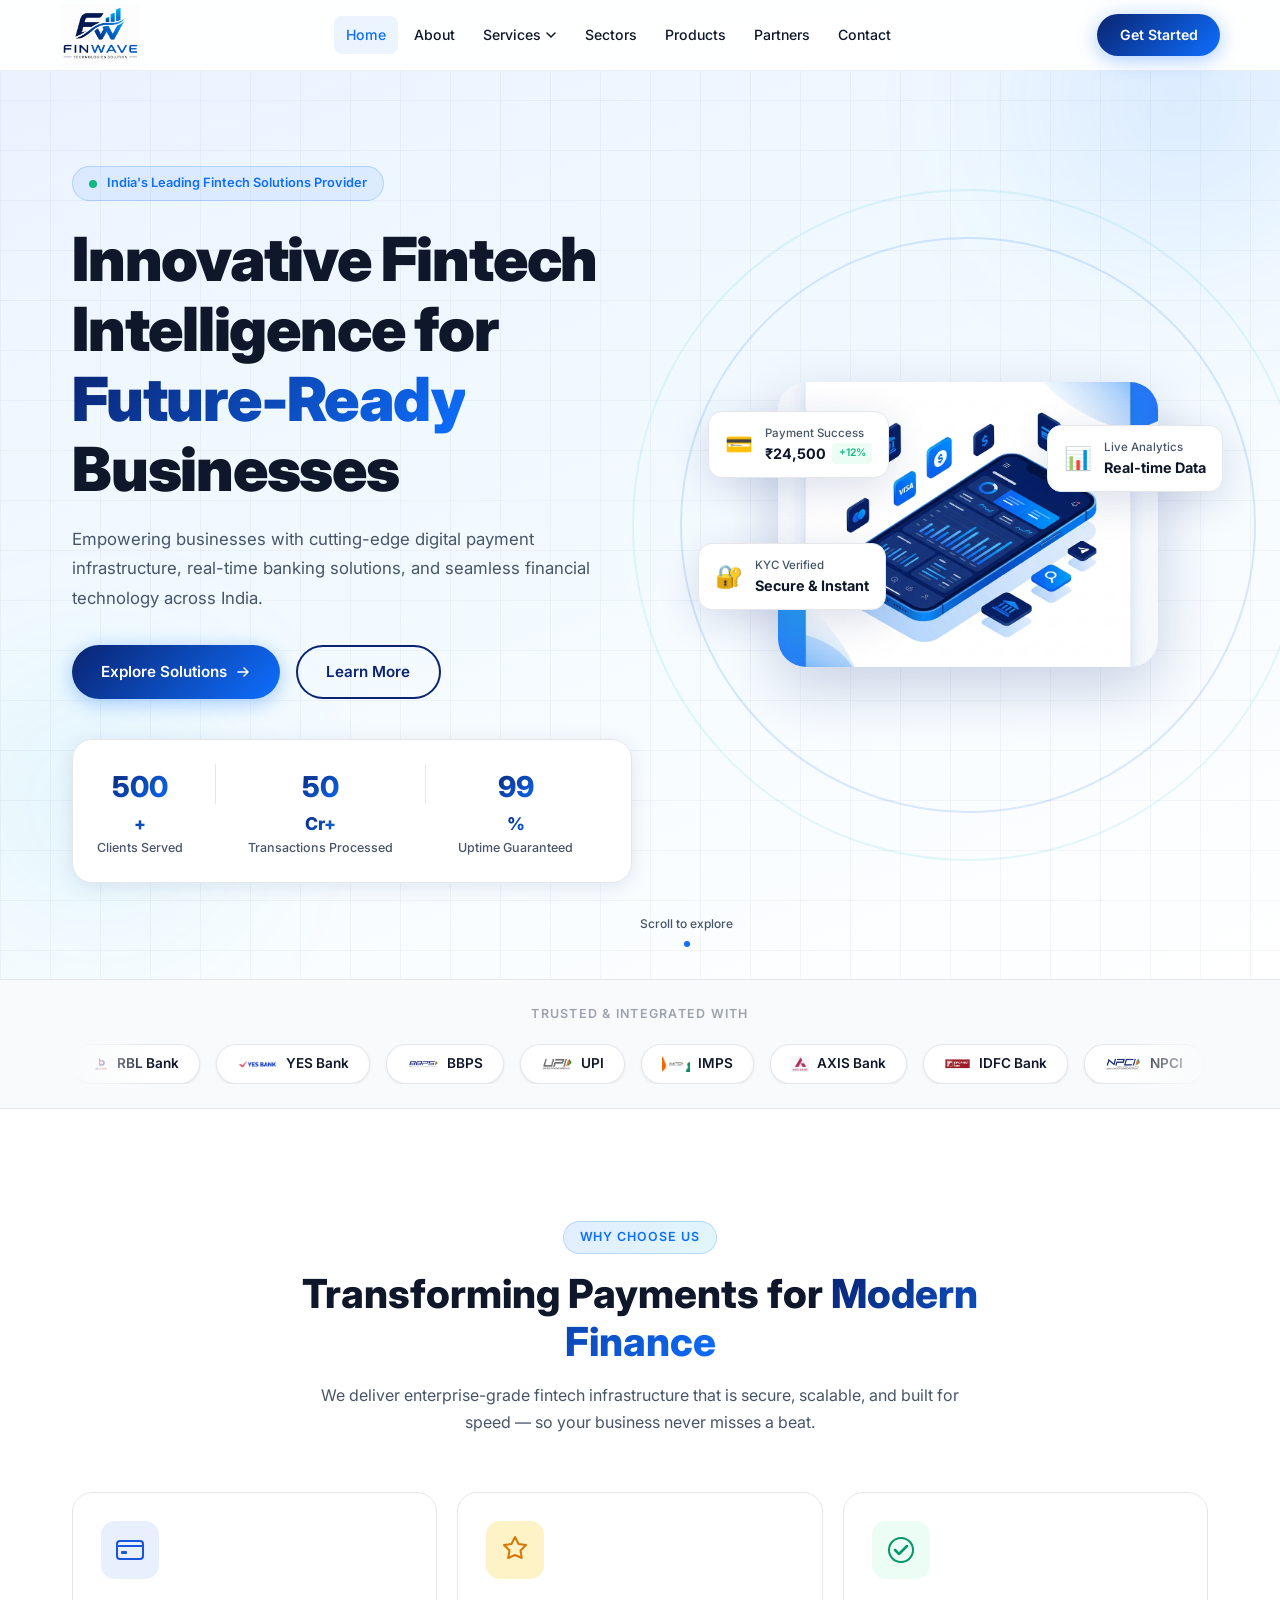
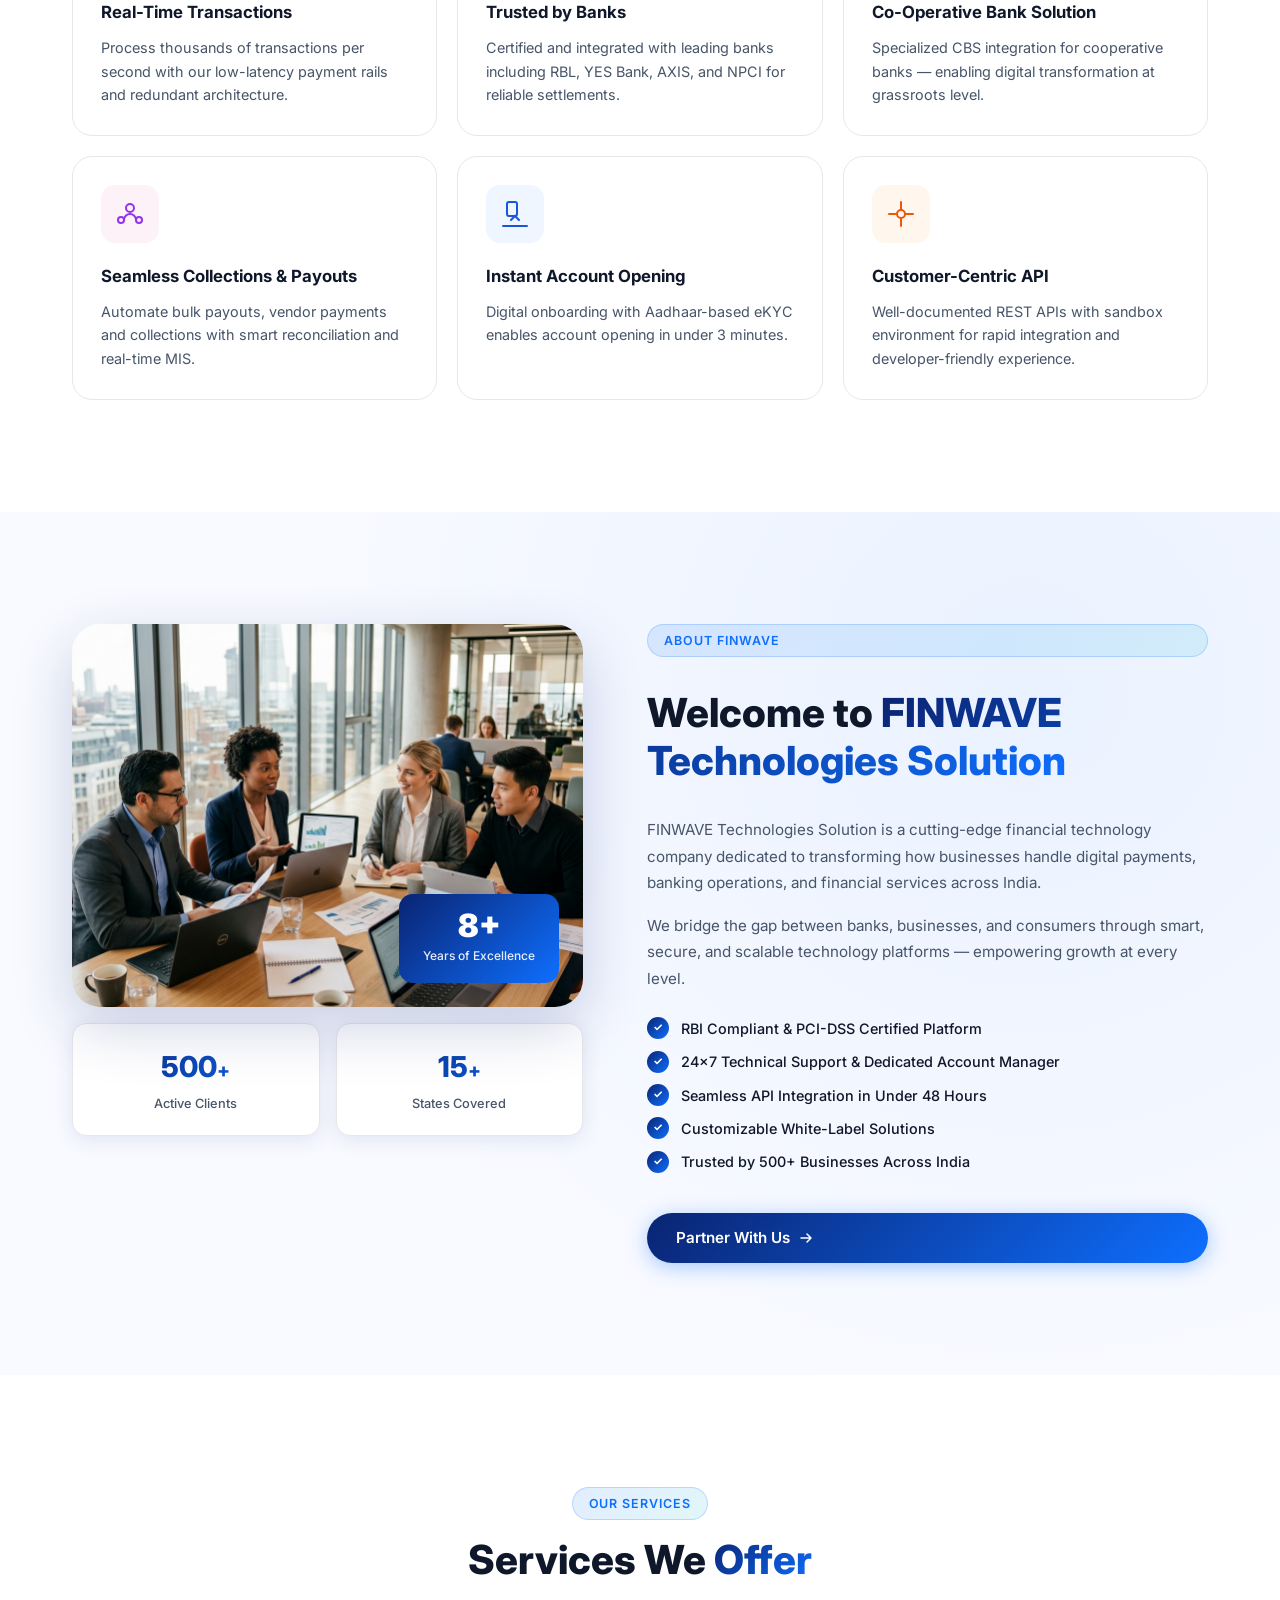
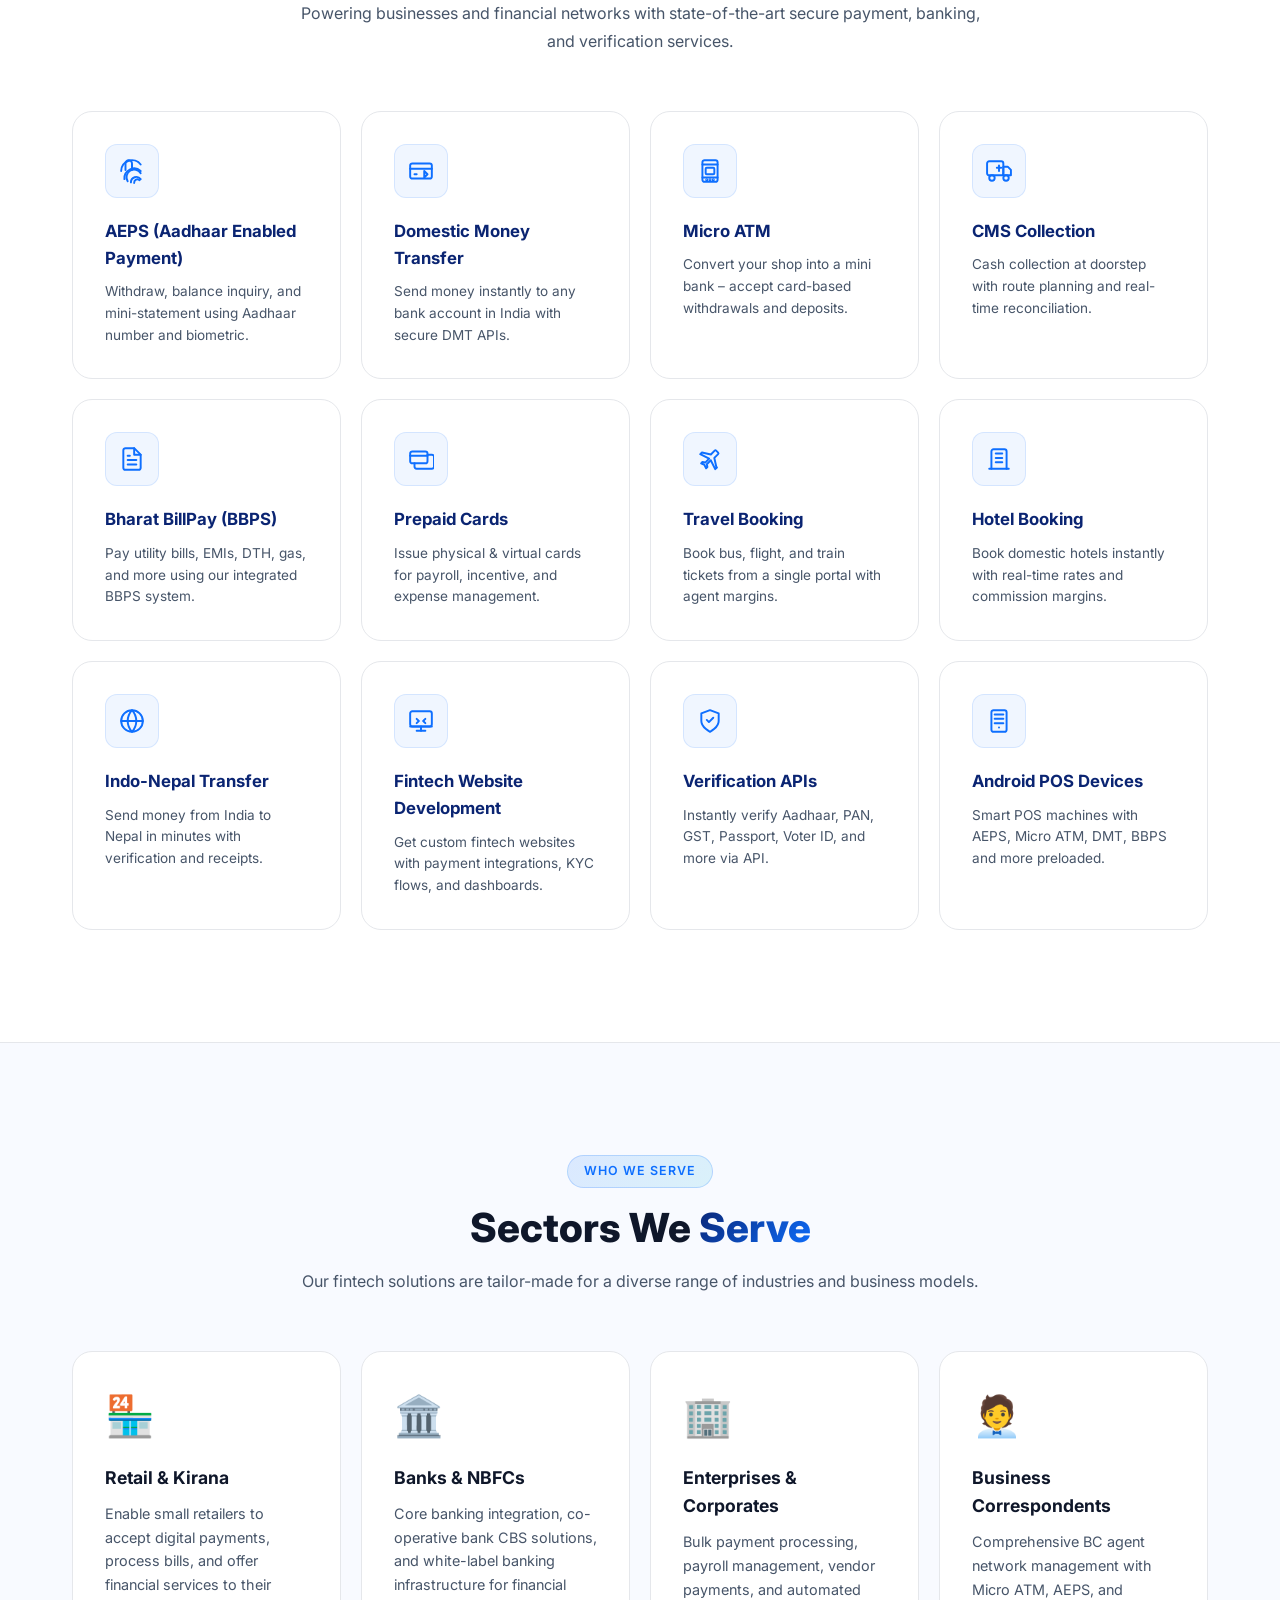
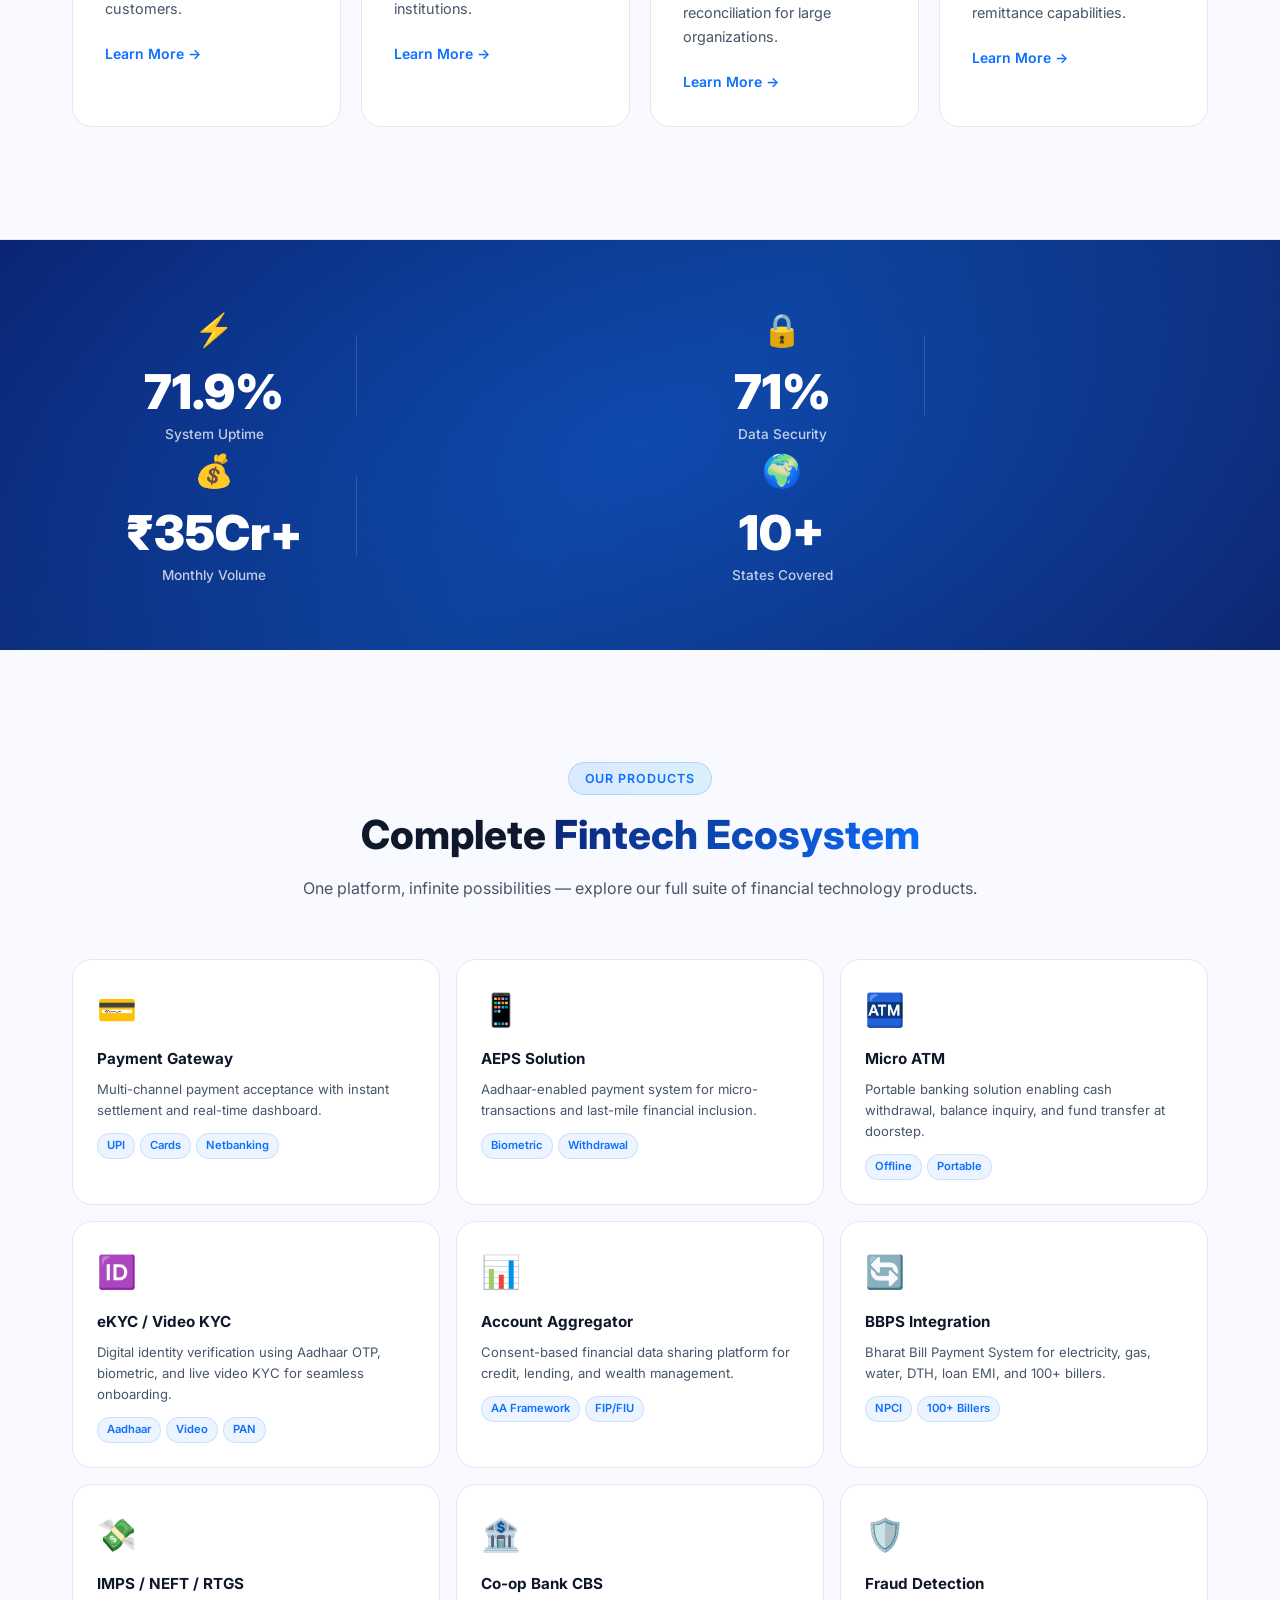
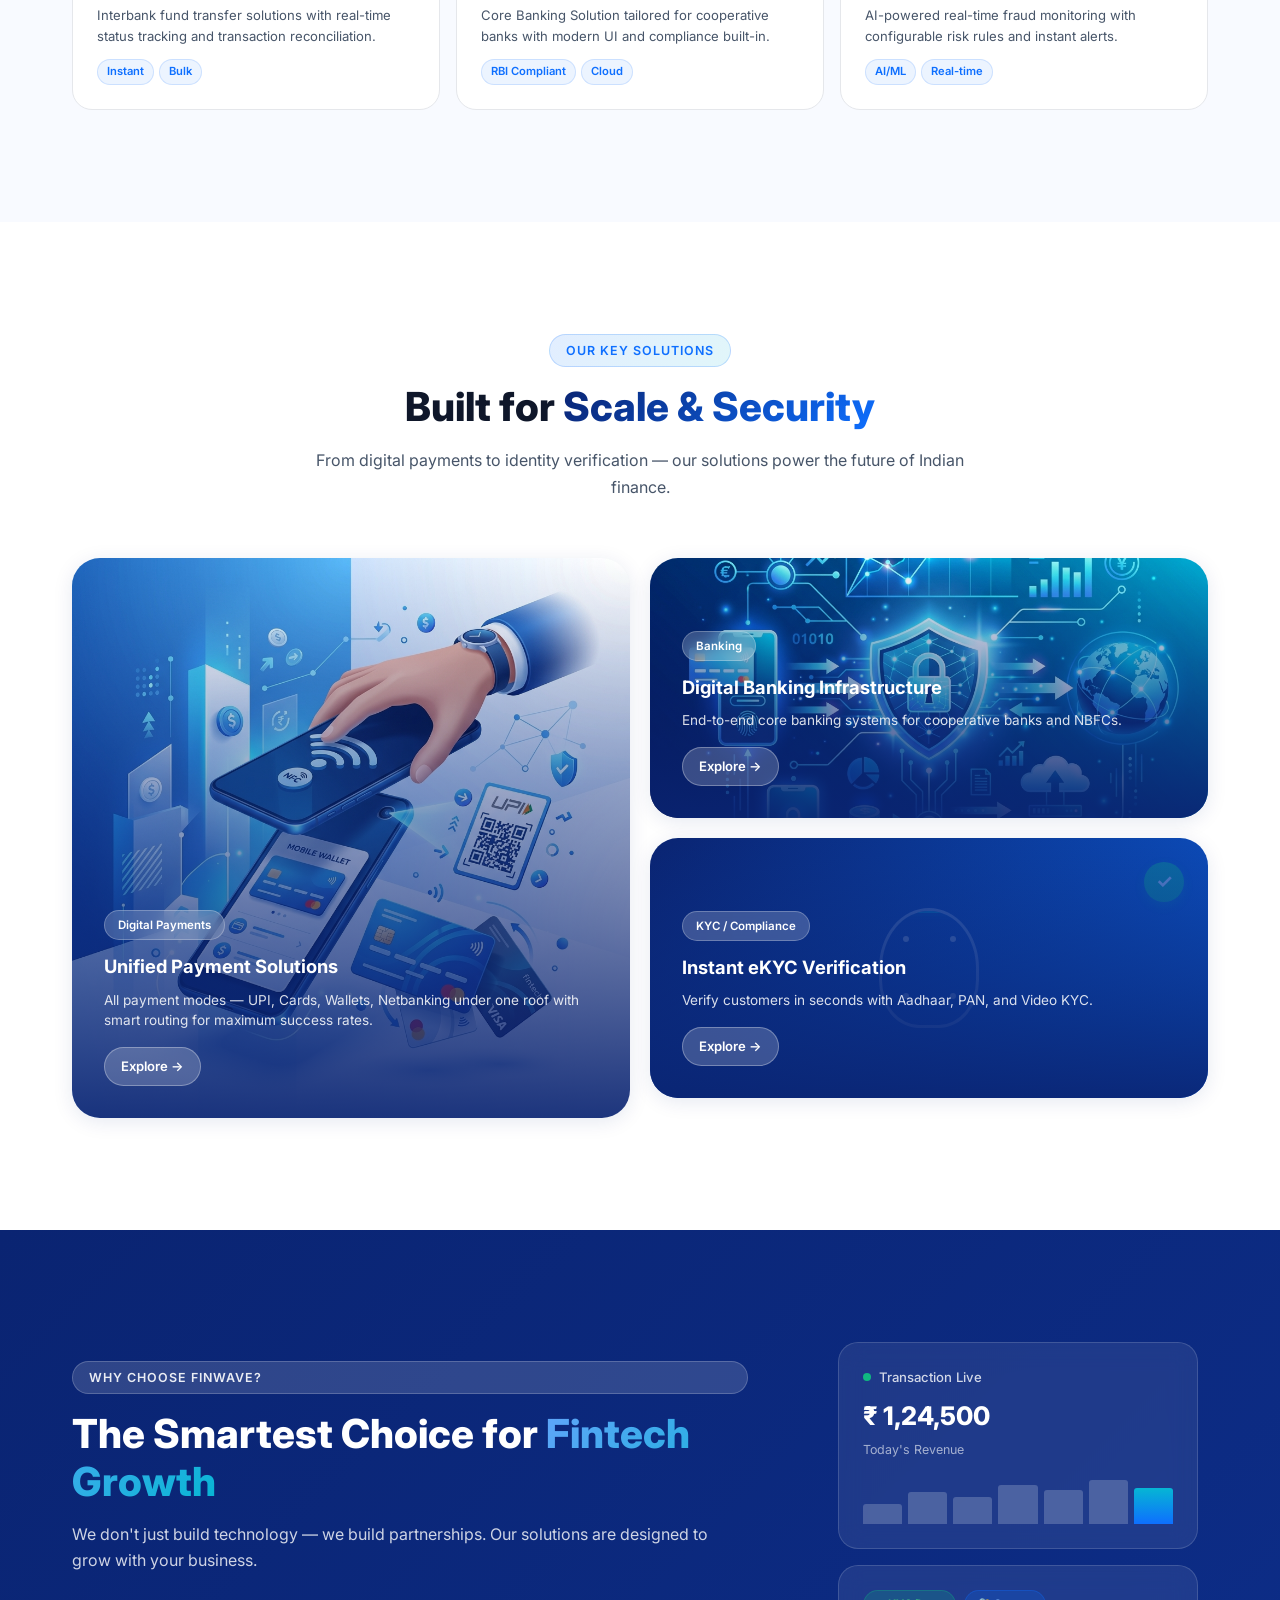
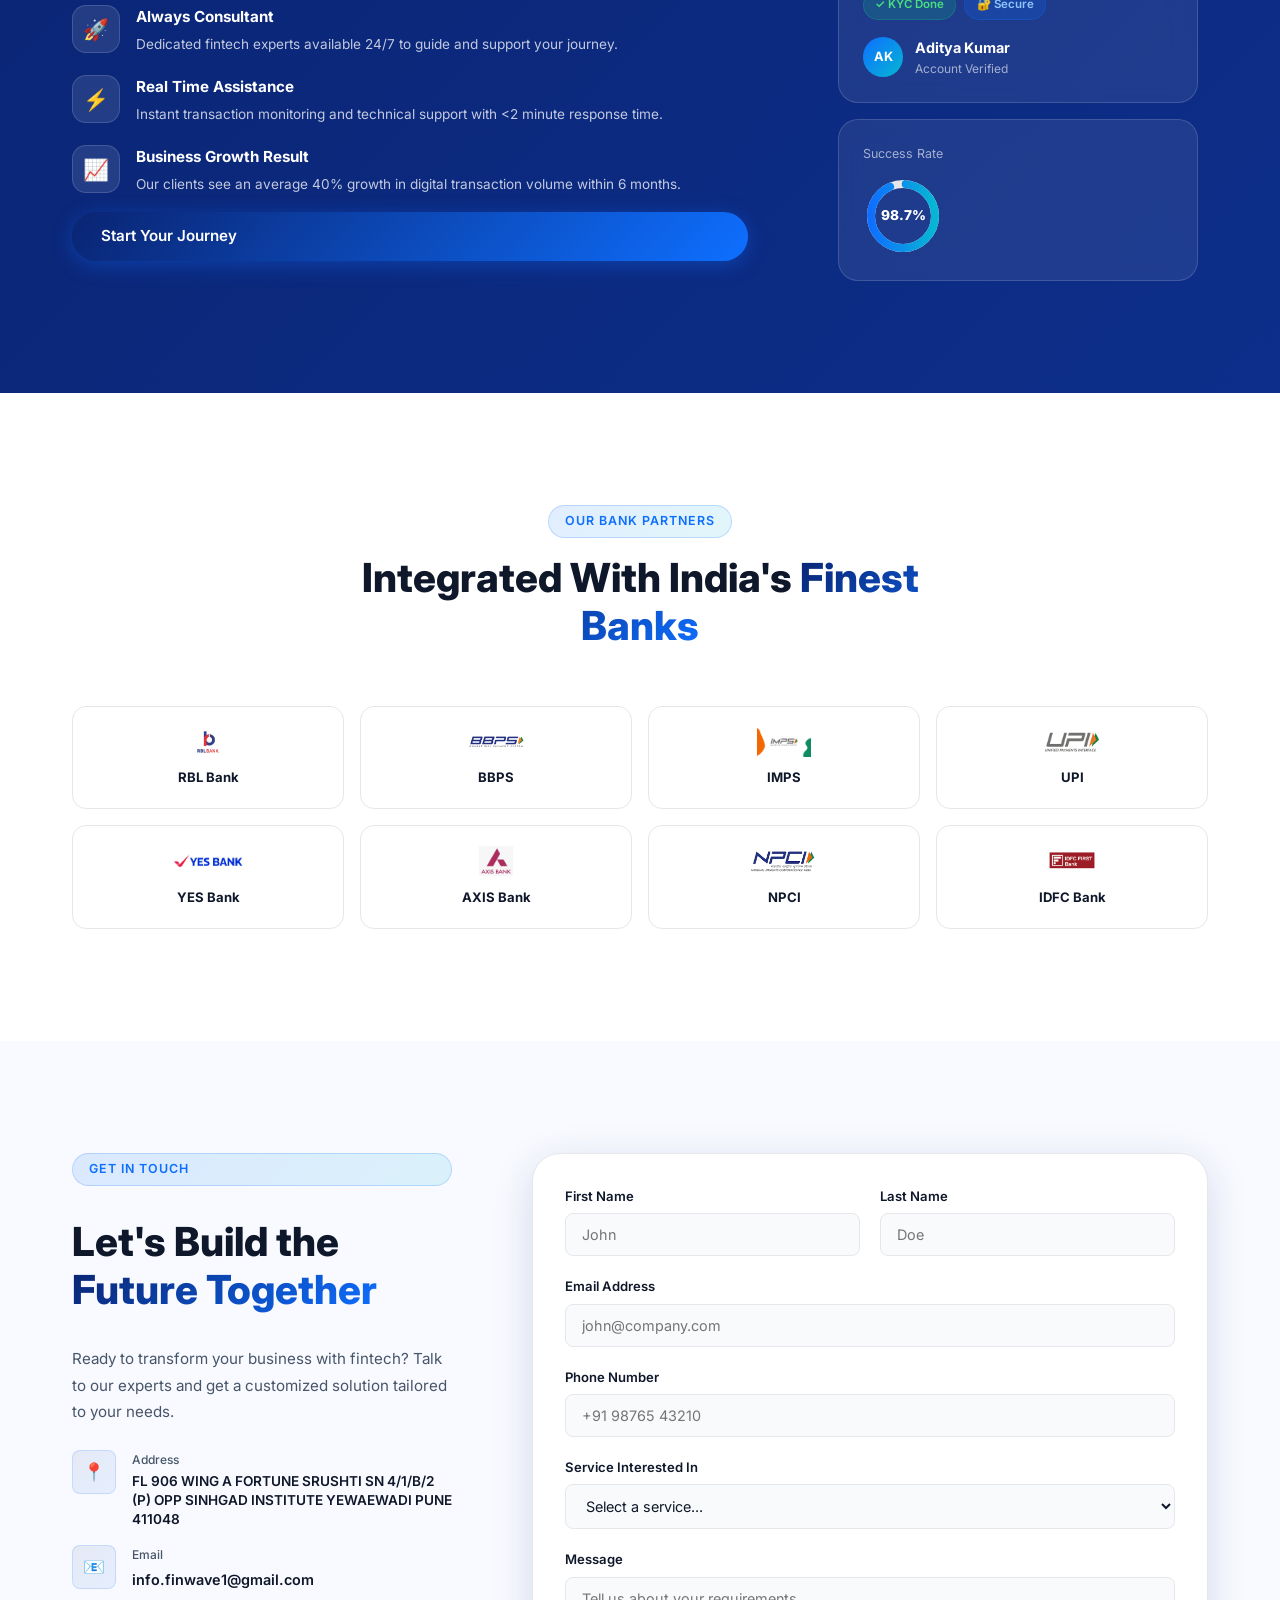
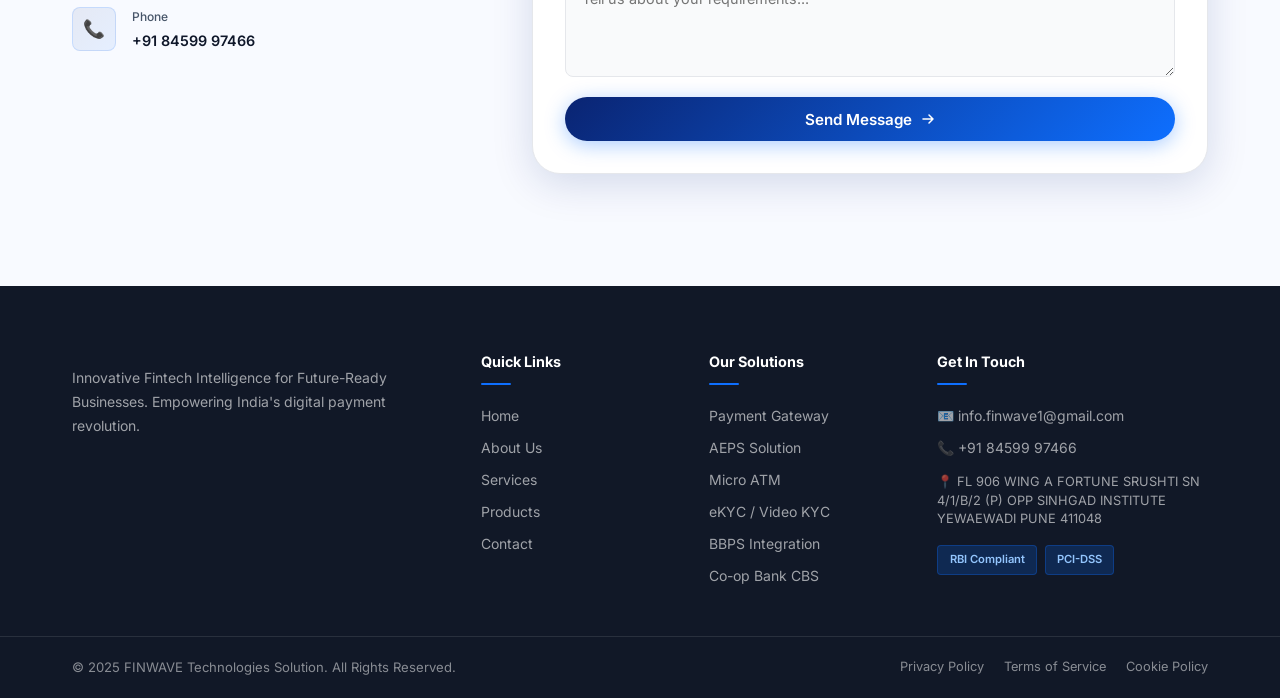
==== index.html @ 61b7e822 "added the send msg to whatsapp logic" ====
<!DOCTYPE html>
<html lang="en">

<head>
  <meta charset="UTF-8" />
  <meta name="viewport" content="width=device-width, initial-scale=1.0" />
  <meta name="description"
    content="FINWAVE Technologies Solution — Innovative Fintech Intelligence for Future-Ready Businesses. Empowering digital payments, KYC, banking solutions and more." />
  <meta name="keywords"
    content="fintech, payment solutions, KYC, digital banking, UPI, BBPS, finwave, financial technology" />
  <meta property="og:title" content="FINWAVE Technologies Solution" />
  <meta property="og:description" content="Innovative Fintech Intelligence for Future-Ready Businesses" />
  <title>FINWAVE Technologies Solution | Innovative Fintech Intelligence</title>
  <link rel="icon" type="image/png" href="images/FINWAVE_favicon.png" />
  <link rel="preconnect" href="https://fonts.googleapis.com" />
  <link rel="preconnect" href="https://fonts.gstatic.com" crossorigin />
  <link
    href="https://fonts.googleapis.com/css2?family=Inter:wght@300;400;500;600;700;800;900&family=Plus+Jakarta+Sans:wght@400;500;600;700;800&display=swap"
    rel="stylesheet" />
  <link rel="stylesheet" href="style.css" />
</head>

<body>

  <!-- ===================== PRELOADER ===================== -->
  <div id="preloader">
    <div class="preloader-inner">
      <img src="images/FINWAVE_favicon.png" alt="FINWAVE" class="preloader-logo" />
      <div class="preloader-bar"><span></span></div>
    </div>
  </div>

  <!-- ===================== NAVBAR ===================== -->
  <header id="navbar">
    <nav class="nav-container">
      <a href="#hero" class="nav-logo">
        <img src="images/FINWAVE_LOGO.png" alt="FINWAVE Technologies Solution" />
      </a>
      <ul class="nav-links" id="navLinks">
        <li><a href="#hero" class="nav-link active">Home</a></li>
        <li><a href="#about" class="nav-link">About</a></li>
        <li class="nav-dropdown">
          <a href="#services" class="nav-link">Services <svg width="12" height="12" viewBox="0 0 12 12">
              <path d="M2 4l4 4 4-4" stroke="currentColor" stroke-width="1.5" fill="none" stroke-linecap="round" />
            </svg></a>
          <ul class="dropdown-menu">
            <li><a href="service.html?service=aeps">AEPS Aadhaar Payment</a></li>
            <li><a href="service.html?service=dmt">Money Transfer (DMT)</a></li>
            <li><a href="service.html?service=matm">Micro ATM</a></li>
            <li><a href="service.html?service=cms">CMS Collection</a></li>
            <li><a href="service.html?service=bbps">Bharat BillPay (BBPS)</a></li>
            <li><a href="service.html?service=prepaid">Prepaid Cards</a></li>
            <li><a href="service.html?service=travel">Travel Booking</a></li>
            <li><a href="service.html?service=hotel">Hotel Booking</a></li>
            <li><a href="service.html?service=nepal">Indo-Nepal Transfer</a></li>
            <li><a href="service.html?service=webdev">Fintech Web Dev</a></li>
            <li><a href="service.html?service=verification">Verification APIs</a></li>
            <li><a href="service.html?service=pos">Android POS Devices</a></li>
          </ul>
        </li>
        <li><a href="#sectors" class="nav-link">Sectors</a></li>
        <li><a href="#products" class="nav-link">Products</a></li>
        <li><a href="#partners" class="nav-link">Partners</a></li>
        <li><a href="#contact" class="nav-link">Contact</a></li>
      </ul>
      <a href="#contact" class="btn-primary nav-cta">Get Started</a>
      <button class="hamburger" id="hamburger" aria-label="Menu">
        <span></span><span></span><span></span>
      </button>
    </nav>
  </header>

  <!-- ===================== HERO ===================== -->
  <section id="hero">
    <div class="hero-bg-grid"></div>
    <div class="hero-blob hero-blob-1"></div>
    <div class="hero-blob hero-blob-2"></div>
    <div class="container hero-inner">
      <div class="hero-content" data-aos="fade-right">
        <div class="hero-badge">
          <span class="badge-dot"></span>
          India's Leading Fintech Solutions Provider
        </div>
        <h1 class="hero-title">
          Innovative Fintech<br />
          Intelligence for<br />
          <span class="gradient-text">Future-Ready</span> Businesses
        </h1>
        <p class="hero-desc">Empowering businesses with cutting-edge digital payment infrastructure, real-time banking
          solutions, and seamless financial technology across India.</p>
        <div class="hero-actions">
          <a href="#services" class="btn-primary">Explore Solutions <svg width="16" height="16" viewBox="0 0 16 16"
              fill="none">
              <path d="M3 8h10M9 4l4 4-4 4" stroke="currentColor" stroke-width="1.5" stroke-linecap="round"
                stroke-linejoin="round" />
            </svg></a>
          <a href="#about" class="btn-outline">Learn More</a>
        </div>
        <div class="hero-stats">
          <div class="hero-stat">
            <span class="stat-number" data-target="500">0</span><span class="stat-suffix">+</span>
            <span class="stat-label">Clients Served</span>
          </div>
          <div class="stat-divider"></div>
          <div class="hero-stat">
            <span class="stat-number" data-target="50">0</span><span class="stat-suffix">Cr+</span>
            <span class="stat-label">Transactions Processed</span>
          </div>
          <div class="stat-divider"></div>
          <div class="hero-stat">
            <span class="stat-number" data-target="99">0</span><span class="stat-suffix">%</span>
            <span class="stat-label">Uptime Guaranteed</span>
          </div>
        </div>
      </div>
      <div class="hero-visual" data-aos="fade-left">
        <div class="hero-card-float hero-card-1">
          <div class="hcard-icon">💳</div>
          <div>
            <div class="hcard-title">Payment Success</div>
            <div class="hcard-val">₹24,500 <span class="hcard-badge green">+12%</span></div>
          </div>
        </div>
        <div class="hero-img-wrap">
          <img src="images/hero_phone.png" alt="Fintech Dashboard" class="hero-main-img" />
        </div>
        <div class="hero-card-float hero-card-2">
          <div class="hcard-icon">🔐</div>
          <div>
            <div class="hcard-title">KYC Verified</div>
            <div class="hcard-val">Secure & Instant</div>
          </div>
        </div>
        <div class="hero-card-float hero-card-3">
          <div class="hcard-icon">📊</div>
          <div>
            <div class="hcard-title">Live Analytics</div>
            <div class="hcard-val">Real-time Data</div>
          </div>
        </div>
        <!-- Animated ring -->
        <div class="hero-ring ring-1"></div>
        <div class="hero-ring ring-2"></div>
      </div>
    </div>
    <div class="hero-scroll-indicator">
      <span>Scroll to explore</span>
      <div class="scroll-dot"></div>
    </div>
  </section>

  <!-- ===================== TRUSTED BY ===================== -->
  <section class="trusted-section">
    <div class="container">
      <p class="trusted-label">Trusted & Integrated With</p>
      <div class="trusted-ticker">
        <div class="ticker-track">
          <div class="ticker-item">
            <div class="bank-badge"><img src="images/rbl_bank.jpg" alt="RBL Bank"
                style="height: 16px; width: auto; object-fit: contain;" /> RBL Bank</div>
          </div>
          <div class="ticker-item">
            <div class="bank-badge"><img src="images/yes_bank.png" alt="YES Bank"
                style="height: 16px; width: auto; object-fit: contain;" /> YES Bank</div>
          </div>
          <div class="ticker-item">
            <div class="bank-badge"><img src="images/BBPS.png" alt="BBPS"
                style="height: 16px; width: auto; object-fit: contain;" /> BBPS</div>
          </div>
          <div class="ticker-item">
            <div class="bank-badge"><img src="images/UPI.png" alt="UPI"
                style="height: 16px; width: auto; object-fit: contain;" /> UPI</div>
          </div>
          <div class="ticker-item">
            <div class="bank-badge"><img src="images/imps.png" alt="IMPS"
                style="height: 16px; width: auto; object-fit: contain;" /> IMPS</div>
          </div>
          <div class="ticker-item">
            <div class="bank-badge"><img src="images/axis bank.jpg" alt="AXIS Bank"
                style="height: 16px; width: auto; object-fit: contain;" /> AXIS Bank</div>
          </div>
          <div class="ticker-item">
            <div class="bank-badge"><img src="images/IDFC_BANK.png" alt="IDFC Bank"
                style="height: 16px; width: auto; object-fit: contain;" /> IDFC Bank</div>
          </div>
          <div class="ticker-item">
            <div class="bank-badge"><img src="images/NPCI.png" alt="NPCI"
                style="height: 16px; width: auto; object-fit: contain;" /> NPCI</div>
          </div>
          <!-- Duplicate for infinite scroll -->
          <div class="ticker-item">
            <div class="bank-badge"><img src="images/rbl_bank.jpg" alt="RBL Bank"
                style="height: 16px; width: auto; object-fit: contain;" /> RBL Bank</div>
          </div>
          <div class="ticker-item">
            <div class="bank-badge"><img src="images/yes_bank.png" alt="YES Bank"
                style="height: 16px; width: auto; object-fit: contain;" /> YES Bank</div>
          </div>
          <div class="ticker-item">
            <div class="bank-badge"><img src="images/BBPS.png" alt="BBPS"
                style="height: 16px; width: auto; object-fit: contain;" /> BBPS</div>
          </div>
          <div class="ticker-item">
            <div class="bank-badge"><img src="images/UPI.png" alt="UPI"
                style="height: 16px; width: auto; object-fit: contain;" /> UPI</div>
          </div>
          <div class="ticker-item">
            <div class="bank-badge"><img src="images/imps.png" alt="IMPS"
                style="height: 16px; width: auto; object-fit: contain;" /> IMPS</div>
          </div>
          <div class="ticker-item">
            <div class="bank-badge"><img src="images/axis bank.jpg" alt="AXIS Bank"
                style="height: 16px; width: auto; object-fit: contain;" /> AXIS Bank</div>
          </div>
          <div class="ticker-item">
            <div class="bank-badge"><img src="images/IDFC_BANK.png" alt="IDFC Bank"
                style="height: 16px; width: auto; object-fit: contain;" /> IDFC Bank</div>
          </div>
          <div class="ticker-item">
            <div class="bank-badge"><img src="images/NPCI.png" alt="NPCI"
                style="height: 16px; width: auto; object-fit: contain;" /> NPCI</div>
          </div>
        </div>
      </div>
    </div>
  </section>

  <!-- ===================== FEATURES / WHY US ===================== -->
  <section id="features" class="section-pad features-section">
    <div class="container">
      <div class="section-header" data-aos="fade-up">
        <span class="section-tag">Why Choose Us</span>
        <h2 class="section-title">Transforming Payments for <span class="gradient-text">Modern Finance</span></h2>
        <p class="section-desc">We deliver enterprise-grade fintech infrastructure that is secure, scalable, and built
          for speed — so your business never misses a beat.</p>
      </div>
      <div class="features-grid">
        <div class="feature-card" data-aos="fade-up" data-aos-delay="0">
          <div class="feature-icon-wrap" style="--ic: #E8F0FE;">
            <svg width="32" height="32" viewBox="0 0 32 32" fill="none">
              <rect x="3" y="7" width="26" height="18" rx="3" stroke="#1A56DB" stroke-width="2" />
              <path d="M3 12h26" stroke="#1A56DB" stroke-width="2" />
              <rect x="7" y="17" width="6" height="3" rx="1" fill="#1A56DB" />
            </svg>
          </div>
          <h3>Real-Time Transactions</h3>
          <p>Process thousands of transactions per second with our low-latency payment rails and redundant architecture.
          </p>
        </div>
        <div class="feature-card" data-aos="fade-up" data-aos-delay="80">
          <div class="feature-icon-wrap" style="--ic: #FEF3C7;">
            <svg width="32" height="32" viewBox="0 0 32 32" fill="none">
              <path d="M16 3l3.5 7 7.5 1-5.5 5.5 1.3 7.5L16 21l-6.8 3 1.3-7.5L5 11l7.5-1z" stroke="#D97706"
                stroke-width="2" stroke-linejoin="round" />
            </svg>
          </div>
          <h3>Trusted by Banks</h3>
          <p>Certified and integrated with leading banks including RBL, YES Bank, AXIS, and NPCI for reliable
            settlements.</p>
        </div>
        <div class="feature-card" data-aos="fade-up" data-aos-delay="160">
          <div class="feature-icon-wrap" style="--ic: #ECFDF5;">
            <svg width="32" height="32" viewBox="0 0 32 32" fill="none">
              <path d="M10 16l4 4 8-8" stroke="#059669" stroke-width="2.5" stroke-linecap="round"
                stroke-linejoin="round" />
              <circle cx="16" cy="16" r="12" stroke="#059669" stroke-width="2" />
            </svg>
          </div>
          <h3>Co-Operative Bank Solution</h3>
          <p>Specialized CBS integration for cooperative banks — enabling digital transformation at grassroots level.
          </p>
        </div>
        <div class="feature-card" data-aos="fade-up" data-aos-delay="240">
          <div class="feature-icon-wrap" style="--ic: #FDF2F8;">
            <svg width="32" height="32" viewBox="0 0 32 32" fill="none">
              <circle cx="16" cy="10" r="4" stroke="#9333EA" stroke-width="2" />
              <circle cx="7" cy="22" r="3" stroke="#9333EA" stroke-width="2" />
              <circle cx="25" cy="22" r="3" stroke="#9333EA" stroke-width="2" />
              <path d="M10 22c0-3.3 2.7-6 6-6s6 2.7 6 6" stroke="#9333EA" stroke-width="2" stroke-linecap="round" />
            </svg>
          </div>
          <h3>Seamless Collections & Payouts</h3>
          <p>Automate bulk payouts, vendor payments and collections with smart reconciliation and real-time MIS.</p>
        </div>
        <div class="feature-card" data-aos="fade-up" data-aos-delay="320">
          <div class="feature-icon-wrap" style="--ic: #EFF6FF;">
            <svg width="32" height="32" viewBox="0 0 32 32" fill="none">
              <rect x="8" y="4" width="10" height="14" rx="2" stroke="#1A56DB" stroke-width="2" />
              <path d="M12 22l4-4 4 4" stroke="#1A56DB" stroke-width="2" stroke-linecap="round" />
              <path d="M4 28h24" stroke="#1A56DB" stroke-width="2" stroke-linecap="round" />
            </svg>
          </div>
          <h3>Instant Account Opening</h3>
          <p>Digital onboarding with Aadhaar-based eKYC enables account opening in under 3 minutes.</p>
        </div>
        <div class="feature-card" data-aos="fade-up" data-aos-delay="400">
          <div class="feature-icon-wrap" style="--ic: #FFF7ED;">
            <svg width="32" height="32" viewBox="0 0 32 32" fill="none">
              <path d="M16 4v8m0 8v8M4 16h8m8 0h8" stroke="#EA580C" stroke-width="2" stroke-linecap="round" />
              <circle cx="16" cy="16" r="4" stroke="#EA580C" stroke-width="2" />
            </svg>
          </div>
          <h3>Customer-Centric API</h3>
          <p>Well-documented REST APIs with sandbox environment for rapid integration and developer-friendly experience.
          </p>
        </div>
      </div>
    </div>
  </section>

  <!-- ===================== ABOUT ===================== -->
  <section id="about" class="section-pad about-section">
    <div class="about-bg-pattern"></div>
    <div class="container about-inner">
      <div class="about-visual" data-aos="fade-right">
        <div class="about-img-frame">
          <img src="images/about_team.png" alt="FINWAVE Team" />
          <div class="about-exp-badge">
            <span class="exp-num">8+</span>
            <span class="exp-text">Years of Excellence</span>
          </div>
        </div>
        <div class="about-stat-cards">
          <div class="asc">
            <div class="asc-num">500<span>+</span></div>
            <div class="asc-label">Active Clients</div>
          </div>
          <div class="asc">
            <div class="asc-num">15<span>+</span></div>
            <div class="asc-label">States Covered</div>
          </div>
        </div>
      </div>
      <div class="about-content" data-aos="fade-left">
        <span class="section-tag">About FINWAVE</span>
        <h2 class="section-title">Welcome to <span class="gradient-text">FINWAVE Technologies Solution</span></h2>
        <p>FINWAVE Technologies Solution is a cutting-edge financial technology company dedicated to transforming how
          businesses handle digital payments, banking operations, and financial services across India.</p>
        <p>We bridge the gap between banks, businesses, and consumers through smart, secure, and scalable technology
          platforms — empowering growth at every level.</p>
        <ul class="about-checklist">
          <li><span class="check-icon">✓</span> RBI Compliant & PCI-DSS Certified Platform</li>
          <li><span class="check-icon">✓</span> 24×7 Technical Support & Dedicated Account Manager</li>
          <li><span class="check-icon">✓</span> Seamless API Integration in Under 48 Hours</li>
          <li><span class="check-icon">✓</span> Customizable White-Label Solutions</li>
          <li><span class="check-icon">✓</span> Trusted by 500+ Businesses Across India</li>
        </ul>
        <a href="#contact" class="btn-primary">Partner With Us <svg width="16" height="16" viewBox="0 0 16 16"
            fill="none">
            <path d="M3 8h10M9 4l4 4-4 4" stroke="currentColor" stroke-width="1.5" stroke-linecap="round"
              stroke-linejoin="round" />
          </svg></a>
      </div>
    </div>
  </section>

  <!-- ===================== SERVICES WE OFFER ===================== -->
  <section id="services" class="section-pad services-section">
    <div class="container">
      <div class="section-header" data-aos="fade-up">
        <span class="section-tag">Our Services</span>
        <h2 class="section-title">Services We <span class="gradient-text">Offer</span></h2>
        <p class="section-desc">Powering businesses and financial networks with state-of-the-art secure payment,
          banking, and verification services.</p>
      </div>
      <div class="services-grid">
        <!-- Card 1 -->
        <div class="service-card" id="service-aeps" data-aos="fade-up" data-aos-delay="0"
          onclick="location.href='service.html?service=aeps'">
          <div class="service-icon">
            <svg viewBox="0 0 24 24" fill="none" stroke="currentColor" stroke-width="2" stroke-linecap="round"
              stroke-linejoin="round">
              <path d="M2 12a10 10 0 0 1 18-6" />
              <path d="M5 19.5A9 9 0 0 1 20 12" />
              <path d="M8 21.5A7 7 0 0 1 20 14" />
              <path d="M11 22.5a5 5 0 0 1 9-3" />
              <path d="M14 23a3 3 0 0 1 5-2.5" />
              <path d="M12 11V5a3 3 0 0 0-6 0v6" />
            </svg>
          </div>
          <h3>AEPS (Aadhaar Enabled Payment)</h3>
          <p>Withdraw, balance inquiry, and mini-statement using Aadhaar number and biometric.</p>
        </div>
        <!-- Card 2 -->
        <div class="service-card" id="service-dmt" data-aos="fade-up" data-aos-delay="50"
          onclick="location.href='service.html?service=dmt'">
          <div class="service-icon">
            <svg viewBox="0 0 24 24" fill="none" stroke="currentColor" stroke-width="2" stroke-linecap="round"
              stroke-linejoin="round">
              <rect x="2" y="5" width="20" height="14" rx="2" ry="2" />
              <line x1="2" y1="10" x2="22" y2="10" />
              <path d="M6 15h2" />
              <path d="M18 15l-3-3v6l3-3z" />
            </svg>
          </div>
          <h3>Domestic Money Transfer</h3>
          <p>Send money instantly to any bank account in India with secure DMT APIs.</p>
        </div>
        <!-- Card 3 -->
        <div class="service-card" id="service-matm" data-aos="fade-up" data-aos-delay="100"
          onclick="location.href='service.html?service=matm'">
          <div class="service-icon">
            <svg viewBox="0 0 24 24" fill="none" stroke="currentColor" stroke-width="2" stroke-linecap="round"
              stroke-linejoin="round">
              <rect x="5" y="2" width="14" height="20" rx="2" ry="2" />
              <line x1="5" y1="6" x2="19" y2="6" />
              <line x1="5" y1="18" x2="19" y2="18" />
              <rect x="8" y="9" width="8" height="6" rx="1" />
              <circle cx="9" cy="20" r="0.5" />
              <circle cx="12" cy="20" r="0.5" />
              <circle cx="15" cy="20" r="0.5" />
            </svg>
          </div>
          <h3>Micro ATM</h3>
          <p>Convert your shop into a mini bank – accept card-based withdrawals and deposits.</p>
        </div>
        <!-- Card 4 -->
        <div class="service-card" id="service-cms" data-aos="fade-up" data-aos-delay="150"
          onclick="location.href='service.html?service=cms'">
          <div class="service-icon">
            <svg viewBox="0 0 24 24" fill="none" stroke="currentColor" stroke-width="2" stroke-linecap="round"
              stroke-linejoin="round">
              <rect x="1" y="3" width="15" height="13" rx="2" ry="2" />
              <polygon points="16 8 20 8 23 11 23 16 16 16 16 8" />
              <circle cx="5.5" cy="18.5" r="2.5" />
              <circle cx="18.5" cy="18.5" r="2.5" />
              <path d="M12 7v5" />
              <path d="M10 9h4" />
            </svg>
          </div>
          <h3>CMS Collection</h3>
          <p>Cash collection at doorstep with route planning and real-time reconciliation.</p>
        </div>
        <!-- Card 5 -->
        <div class="service-card" id="service-bbps" data-aos="fade-up" data-aos-delay="200"
          onclick="location.href='service.html?service=bbps'">
          <div class="service-icon">
            <svg viewBox="0 0 24 24" fill="none" stroke="currentColor" stroke-width="2" stroke-linecap="round"
              stroke-linejoin="round">
              <path d="M14 2H6a2 2 0 0 0-2 2v16a2 2 0 0 0 2 2h12a2 2 0 0 0 2-2V8z" />
              <polyline points="14 2 14 8 20 8" />
              <line x1="16" y1="13" x2="8" y2="13" />
              <line x1="16" y1="17" x2="8" y2="17" />
              <polyline points="10 9 9 9 8 9" />
            </svg>
          </div>
          <h3>Bharat BillPay (BBPS)</h3>
          <p>Pay utility bills, EMIs, DTH, gas, and more using our integrated BBPS system.</p>
        </div>
        <!-- Card 6 -->
        <div class="service-card" id="service-prepaid" data-aos="fade-up" data-aos-delay="250"
          onclick="location.href='service.html?service=prepaid'">
          <div class="service-icon">
            <svg viewBox="0 0 24 24" fill="none" stroke="currentColor" stroke-width="2" stroke-linecap="round"
              stroke-linejoin="round">
              <rect x="2" y="5" width="16" height="11" rx="2" ry="2" />
              <path d="M6 16v3a2 2 0 0 0 2 2h14a2 2 0 0 0 2-2V10a2 2 0 0 0-2-2h-4" />
              <line x1="2" y1="9" x2="18" y2="9" />
            </svg>
          </div>
          <h3>Prepaid Cards</h3>
          <p>Issue physical & virtual cards for payroll, incentive, and expense management.</p>
        </div>
        <!-- Card 7 -->
        <div class="service-card" id="service-travel" data-aos="fade-up" data-aos-delay="300"
          onclick="location.href='service.html?service=travel'">
          <div class="service-icon">
            <svg viewBox="0 0 24 24" fill="none" stroke="currentColor" stroke-width="2" stroke-linecap="round"
              stroke-linejoin="round">
              <path
                d="M17.8 19.2 16 11l3.5-3.5a1 1 0 0 0 0-1.4l-1.8-1.8a1 1 0 0 0-1.4 0L12.8 7.8 4.6 6 3 7.6l8.2 4.1-3.6 3.6-2.6-.5-1.2 1.2 3.1 1.5 1.5 3.1 1.2-1.2-.5-2.6 3.6-3.6 4.1 8.2 1.6-1.6z" />
            </svg>
          </div>
          <h3>Travel Booking</h3>
          <p>Book bus, flight, and train tickets from a single portal with agent margins.</p>
        </div>
        <!-- Card 8 -->
        <div class="service-card" id="service-hotel" data-aos="fade-up" data-aos-delay="350"
          onclick="location.href='service.html?service=hotel'">
          <div class="service-icon">
            <svg viewBox="0 0 24 24" fill="none" stroke="currentColor" stroke-width="2" stroke-linecap="round"
              stroke-linejoin="round">
              <path d="M3 21h18" />
              <path d="M5 21V5a2 2 0 0 1 2-2h10a2 2 0 0 1 2 2v16" />
              <path d="M9 11h6" />
              <path d="M9 15h6" />
              <path d="M9 7h6" />
            </svg>
          </div>
          <h3>Hotel Booking</h3>
          <p>Book domestic hotels instantly with real-time rates and commission margins.</p>
        </div>
        <!-- Card 9 -->
        <div class="service-card" id="service-nepal" data-aos="fade-up" data-aos-delay="400"
          onclick="location.href='service.html?service=nepal'">
          <div class="service-icon">
            <svg viewBox="0 0 24 24" fill="none" stroke="currentColor" stroke-width="2" stroke-linecap="round"
              stroke-linejoin="round">
              <circle cx="12" cy="12" r="10" />
              <path d="M2 12h20" />
              <path d="M12 2a15.3 15.3 0 0 1 4 10 15.3 15.3 0 0 1-4 10 15.3 15.3 0 0 1-4-10 15.3 15.3 0 0 1 4-10z" />
            </svg>
          </div>
          <h3>Indo-Nepal Transfer</h3>
          <p>Send money from India to Nepal in minutes with verification and receipts.</p>
        </div>
        <!-- Card 10 -->
        <div class="service-card" id="service-webdev" data-aos="fade-up" data-aos-delay="450"
          onclick="location.href='service.html?service=webdev'">
          <div class="service-icon">
            <svg viewBox="0 0 24 24" fill="none" stroke="currentColor" stroke-width="2" stroke-linecap="round"
              stroke-linejoin="round">
              <rect x="2" y="3" width="20" height="14" rx="2" ry="2" />
              <line x1="2" y1="17" x2="22" y2="17" />
              <line x1="12" y1="17" x2="12" y2="21" />
              <line x1="8" y1="21" x2="16" y2="21" />
              <polyline points="8 10 10 12 8 14" />
              <polyline points="16 10 14 12 16 14" />
            </svg>
          </div>
          <h3>Fintech Website Development</h3>
          <p>Get custom fintech websites with payment integrations, KYC flows, and dashboards.</p>
        </div>
        <!-- Card 11 -->
        <div class="service-card" id="service-verification" data-aos="fade-up" data-aos-delay="500"
          onclick="location.href='service.html?service=verification'">
          <div class="service-icon">
            <svg viewBox="0 0 24 24" fill="none" stroke="currentColor" stroke-width="2" stroke-linecap="round"
              stroke-linejoin="round">
              <path d="M12 22s8-4 8-10V5l-8-3-8 3v7c0 6 8 10 8 10z" />
              <path d="m9 11 2 2 4-4" />
            </svg>
          </div>
          <h3>Verification APIs</h3>
          <p>Instantly verify Aadhaar, PAN, GST, Passport, Voter ID, and more via API.</p>
        </div>
        <!-- Card 12 -->
        <div class="service-card" id="service-pos" data-aos="fade-up" data-aos-delay="550"
          onclick="location.href='service.html?service=pos'">
          <div class="service-icon">
            <svg viewBox="0 0 24 24" fill="none" stroke="currentColor" stroke-width="2" stroke-linecap="round"
              stroke-linejoin="round">
              <rect x="5" y="2" width="14" height="20" rx="2" />
              <path d="M12 18h.01" />
              <path d="M8 6h8" />
              <path d="M8 10h8" />
              <path d="M8 14h8" />
            </svg>
          </div>
          <h3>Android POS Devices</h3>
          <p>Smart POS machines with AEPS, Micro ATM, DMT, BBPS and more preloaded.</p>
        </div>
      </div>
    </div>
  </section>

  <!-- ===================== WE SERVE FOR (SECTORS) ===================== -->
  <section id="sectors" class="section-pad sectors-section">
    <div class="container">
      <div class="section-header" data-aos="fade-up">
        <span class="section-tag">Who We Serve</span>
        <h2 class="section-title">Sectors We <span class="gradient-text">Serve</span></h2>
        <p class="section-desc">Our fintech solutions are tailor-made for a diverse range of industries and business
          models.</p>
      </div>
      <div class="sectors-grid">
        <div class="sector-card" data-aos="zoom-in" data-aos-delay="0">
          <div class="sector-icon">🏪</div>
          <h3>Retail & Kirana</h3>
          <p>Enable small retailers to accept digital payments, process bills, and offer financial services to their
            customers.</p>
          <a href="#contact" class="serve-link">Learn More →</a>
        </div>
        <div class="sector-card" data-aos="zoom-in" data-aos-delay="80">
          <div class="sector-icon">🏛️</div>
          <h3>Banks & NBFCs</h3>
          <p>Core banking integration, co-operative bank CBS solutions, and white-label banking infrastructure for
            financial institutions.</p>
          <a href="#contact" class="serve-link">Learn More →</a>
        </div>
        <div class="sector-card" data-aos="zoom-in" data-aos-delay="160">
          <div class="sector-icon">🏢</div>
          <h3>Enterprises & Corporates</h3>
          <p>Bulk payment processing, payroll management, vendor payments, and automated reconciliation for large
            organizations.</p>
          <a href="#contact" class="serve-link">Learn More →</a>
        </div>
        <div class="sector-card" data-aos="zoom-in" data-aos-delay="240">
          <div class="sector-icon">🧑‍💼</div>
          <h3>Business Correspondents</h3>
          <p>Comprehensive BC agent network management with Micro ATM, AEPS, and remittance capabilities.</p>
          <a href="#contact" class="serve-link">Learn More →</a>
        </div>
      </div>
    </div>
  </section>

  <!-- ===================== STATS ===================== -->
  <section class="stats-section">
    <div class="stats-bg-animation">
      <div class="stats-wave"></div>
    </div>
    <div class="container stats-inner">
      <div class="stat-item" data-aos="fade-up" data-aos-delay="0">
        <div class="stat-icon">⚡</div>
        <div class="stat-count"><span class="count-num" data-target="99">0</span>.<span>9</span>%</div>
        <div class="stat-label">System Uptime</div>
      </div>
      <div class="stat-separator"></div>
      <div class="stat-item" data-aos="fade-up" data-aos-delay="100">
        <div class="stat-icon">🔒</div>
        <div class="stat-count"><span class="count-num" data-target="100">0</span>%</div>
        <div class="stat-label">Data Security</div>
      </div>
      <div class="stat-separator"></div>
      <div class="stat-item" data-aos="fade-up" data-aos-delay="200">
        <div class="stat-icon">💰</div>
        <div class="stat-count">₹<span class="count-num" data-target="50">0</span>Cr+</div>
        <div class="stat-label">Monthly Volume</div>
      </div>
      <div class="stat-separator"></div>
      <div class="stat-item" data-aos="fade-up" data-aos-delay="300">
        <div class="stat-icon">🌍</div>
        <div class="stat-count"><span class="count-num" data-target="15">0</span>+</div>
        <div class="stat-label">States Covered</div>
      </div>
    </div>
  </section>

  <!-- ===================== PRODUCTS ===================== -->
  <section id="products" class="section-pad products-section">
    <div class="container">
      <div class="section-header" data-aos="fade-up">
        <span class="section-tag">Our Products</span>
        <h2 class="section-title">Complete <span class="gradient-text">Fintech Ecosystem</span></h2>
        <p class="section-desc">One platform, infinite possibilities — explore our full suite of financial technology
          products.</p>
      </div>
      <div class="products-grid">
        <div class="product-card" data-aos="fade-up" data-aos-delay="0">
          <div class="product-icon">💳</div>
          <h3>Payment Gateway</h3>
          <p>Multi-channel payment acceptance with instant settlement and real-time dashboard.</p>
          <div class="product-tags"><span>UPI</span><span>Cards</span><span>Netbanking</span></div>
        </div>
        <div class="product-card" data-aos="fade-up" data-aos-delay="60">
          <div class="product-icon">📱</div>
          <h3>AEPS Solution</h3>
          <p>Aadhaar-enabled payment system for micro-transactions and last-mile financial inclusion.</p>
          <div class="product-tags"><span>Biometric</span><span>Withdrawal</span></div>
        </div>
        <div class="product-card" data-aos="fade-up" data-aos-delay="120">
          <div class="product-icon">🏧</div>
          <h3>Micro ATM</h3>
          <p>Portable banking solution enabling cash withdrawal, balance inquiry, and fund transfer at doorstep.</p>
          <div class="product-tags"><span>Offline</span><span>Portable</span></div>
        </div>
        <div class="product-card" data-aos="fade-up" data-aos-delay="180">
          <div class="product-icon">🆔</div>
          <h3>eKYC / Video KYC</h3>
          <p>Digital identity verification using Aadhaar OTP, biometric, and live video KYC for seamless onboarding.</p>
          <div class="product-tags"><span>Aadhaar</span><span>Video</span><span>PAN</span></div>
        </div>
        <div class="product-card" data-aos="fade-up" data-aos-delay="240">
          <div class="product-icon">📊</div>
          <h3>Account Aggregator</h3>
          <p>Consent-based financial data sharing platform for credit, lending, and wealth management.</p>
          <div class="product-tags"><span>AA Framework</span><span>FIP/FIU</span></div>
        </div>
        <div class="product-card" data-aos="fade-up" data-aos-delay="300">
          <div class="product-icon">🔄</div>
          <h3>BBPS Integration</h3>
          <p>Bharat Bill Payment System for electricity, gas, water, DTH, loan EMI, and 100+ billers.</p>
          <div class="product-tags"><span>NPCI</span><span>100+ Billers</span></div>
        </div>
        <div class="product-card" data-aos="fade-up" data-aos-delay="360">
          <div class="product-icon">💸</div>
          <h3>IMPS / NEFT / RTGS</h3>
          <p>Interbank fund transfer solutions with real-time status tracking and transaction reconciliation.</p>
          <div class="product-tags"><span>Instant</span><span>Bulk</span></div>
        </div>
        <div class="product-card" data-aos="fade-up" data-aos-delay="420">
          <div class="product-icon">🏦</div>
          <h3>Co-op Bank CBS</h3>
          <p>Core Banking Solution tailored for cooperative banks with modern UI and compliance built-in.</p>
          <div class="product-tags"><span>RBI Compliant</span><span>Cloud</span></div>
        </div>
        <div class="product-card" data-aos="fade-up" data-aos-delay="480">
          <div class="product-icon">🛡️</div>
          <h3>Fraud Detection</h3>
          <p>AI-powered real-time fraud monitoring with configurable risk rules and instant alerts.</p>
          <div class="product-tags"><span>AI/ML</span><span>Real-time</span></div>
        </div>
      </div>
    </div>
  </section>

  <!-- ===================== KEY SOLUTIONS ===================== -->
  <section class="section-pad solutions-section">
    <div class="container">
      <div class="section-header" data-aos="fade-up">
        <span class="section-tag">Our Key Solutions</span>
        <h2 class="section-title">Built for <span class="gradient-text">Scale & Security</span></h2>
        <p class="section-desc">From digital payments to identity verification — our solutions power the future of
          Indian finance.</p>
      </div>
      <div class="solutions-grid">
        <div class="solution-card large" data-aos="fade-right">
          <div class="solution-img">
            <img src="images/payment_solution.png" alt="Digital Payments" />
          </div>
          <div class="solution-overlay">
            <div class="sol-tag">Digital Payments</div>
            <h3>Unified Payment Solutions</h3>
            <p>All payment modes — UPI, Cards, Wallets, Netbanking under one roof with smart routing for maximum success
              rates.</p>
            <a href="#contact" class="sol-btn">Explore →</a>
          </div>
        </div>
        <div class="solution-right">
          <div class="solution-card" data-aos="fade-left" data-aos-delay="100">
            <div class="solution-img">
              <img src="images/digital_banking.png" alt="Digital Banking" />
            </div>
            <div class="solution-overlay">
              <div class="sol-tag">Banking</div>
              <h3>Digital Banking Infrastructure</h3>
              <p>End-to-end core banking systems for cooperative banks and NBFCs.</p>
              <a href="#contact" class="sol-btn">Explore →</a>
            </div>
          </div>
          <div class="solution-card kyc-card" data-aos="fade-left" data-aos-delay="200">
            <div class="kyc-illustration">
              <div class="kyc-face">
                <div class="kyc-scan-line"></div>
                <div class="kyc-dots"><span></span><span></span><span></span><span></span></div>
              </div>
              <div class="kyc-check">✓</div>
            </div>
            <div class="solution-overlay">
              <div class="sol-tag">KYC / Compliance</div>
              <h3>Instant eKYC Verification</h3>
              <p>Verify customers in seconds with Aadhaar, PAN, and Video KYC.</p>
              <a href="#contact" class="sol-btn">Explore →</a>
            </div>
          </div>
        </div>
      </div>
    </div>
  </section>

  <!-- ===================== WHY CHOOSE FINWAVE ===================== -->
  <section class="section-pad why-section">
    <div class="why-bg"></div>
    <div class="container">
      <div class="why-inner">
        <div class="why-content" data-aos="fade-right">
          <span class="section-tag light">Why Choose FINWAVE?</span>
          <h2 class="section-title white">The Smartest Choice for <span class="gradient-text-light">Fintech
              Growth</span></h2>
          <p style="color: rgba(255,255,255,0.8); margin-bottom: 2rem;">We don't just build technology — we build
            partnerships. Our solutions are designed to grow with your business.</p>
          <div class="why-benefits">
            <div class="why-benefit">
              <div class="wb-icon">🚀</div>
              <div>
                <h4>Always Consultant</h4>
                <p>Dedicated fintech experts available 24/7 to guide and support your journey.</p>
              </div>
            </div>
            <div class="why-benefit">
              <div class="wb-icon">⚡</div>
              <div>
                <h4>Real Time Assistance</h4>
                <p>Instant transaction monitoring and technical support with &lt;2 minute response time.</p>
              </div>
            </div>
            <div class="why-benefit">
              <div class="wb-icon">📈</div>
              <div>
                <h4>Business Growth Result</h4>
                <p>Our clients see an average 40% growth in digital transaction volume within 6 months.</p>
              </div>
            </div>
          </div>
          <a href="#contact" class="btn-primary" style="margin-top: 1rem;">Start Your Journey</a>
        </div>
        <div class="why-visual" data-aos="fade-left">
          <div class="why-card-stack">
            <div class="why-card wc-1">
              <div class="wc-header">
                <div class="wc-dot green"></div>
                <span>Transaction Live</span>
              </div>
              <div class="wc-amount">₹ 1,24,500</div>
              <div class="wc-sub">Today's Revenue</div>
              <div class="wc-chart">
                <div class="wc-bar" style="height: 40%"></div>
                <div class="wc-bar" style="height: 65%"></div>
                <div class="wc-bar" style="height: 55%"></div>
                <div class="wc-bar" style="height: 80%"></div>
                <div class="wc-bar" style="height: 70%"></div>
                <div class="wc-bar" style="height: 90%"></div>
                <div class="wc-bar active" style="height: 75%"></div>
              </div>
            </div>
            <div class="why-card wc-2">
              <div class="wc-row">
                <span class="wc-badge success">✓ KYC Done</span>
                <span class="wc-badge info">🔐 Secure</span>
              </div>
              <div class="wc-user">
                <div class="wc-avatar">AK</div>
                <div>
                  <div class="wc-uname">Aditya Kumar</div>
                  <div class="wc-udet">Account Verified</div>
                </div>
              </div>
            </div>
            <div class="why-card wc-3">
              <div class="wc-mini-label">Success Rate</div>
              <div class="wc-donut-wrap">
                <svg viewBox="0 0 60 60" width="80" height="80">
                  <circle cx="30" cy="30" r="24" fill="none" stroke="#e5e7eb" stroke-width="6" />
                  <circle cx="30" cy="30" r="24" fill="none" stroke="url(#sg)" stroke-width="6"
                    stroke-dasharray="139 12" stroke-dashoffset="36" stroke-linecap="round" />
                  <defs>
                    <linearGradient id="sg" x1="0%" y1="0%" x2="100%" y2="0%">
                      <stop offset="0%" style="stop-color:#0E6FFF" />
                      <stop offset="100%" style="stop-color:#06B6D4" />
                    </linearGradient>
                  </defs>
                </svg>
                <div class="wc-donut-val">98.7%</div>
              </div>
            </div>
          </div>
        </div>
      </div>
    </div>
  </section>


  <!-- ===================== BANK PARTNERS ===================== -->
  <section id="partners" class="section-pad partners-section">
    <div class="container">
      <div class="section-header" data-aos="fade-up">
        <span class="section-tag">Our Bank Partners</span>
        <h2 class="section-title">Integrated With India's <span class="gradient-text">Finest Banks</span></h2>
      </div>
      <div class="partners-grid" data-aos="fade-up">
        <div class="partner-logo">
          <div class="partner-inner"><img class="partner-img" src="images/rbl_bank.jpg" alt="RBL Bank" /><span>RBL
              Bank</span></div>
        </div>
        <div class="partner-logo">
          <div class="partner-inner"><img class="partner-img" src="images/BBPS.png" alt="BBPS" /><span>BBPS</span></div>
        </div>
        <div class="partner-logo">
          <div class="partner-inner"><img class="partner-img" src="images/imps.png" alt="IMPS" /><span>IMPS</span></div>
        </div>
        <div class="partner-logo">
          <div class="partner-inner"><img class="partner-img" src="images/UPI.png" alt="UPI" /><span>UPI</span></div>
        </div>
        <div class="partner-logo">
          <div class="partner-inner"><img class="partner-img" src="images/yes_bank.png" alt="YES Bank" /><span>YES
              Bank</span></div>
        </div>
        <div class="partner-logo">
          <div class="partner-inner"><img class="partner-img" src="images/axis bank.jpg" alt="AXIS Bank" /><span>AXIS
              Bank</span></div>
        </div>
        <div class="partner-logo">
          <div class="partner-inner"><img class="partner-img" src="images/NPCI.png" alt="NPCI" /><span>NPCI</span></div>
        </div>
        <div class="partner-logo">
          <div class="partner-inner"><img class="partner-img" src="images/IDFC_BANK.png" alt="IDFC Bank" /><span>IDFC
              Bank</span></div>
        </div>
      </div>
    </div>
  </section>

  <!-- ===================== CONTACT ===================== -->
  <section id="contact" class="section-pad contact-section">
    <div class="container">
      <div class="contact-inner">
        <div class="contact-info" data-aos="fade-right">
          <span class="section-tag">Get In Touch</span>
          <h2 class="section-title">Let's Build the <span class="gradient-text">Future Together</span></h2>
          <p>Ready to transform your business with fintech? Talk to our experts and get a customized solution tailored
            to your needs.</p>
          <div class="contact-details">
            <div class="contact-item">
              <div class="ci-icon">📍</div>
              <div>
                <div class="ci-label">Address</div>
                <div class="ci-val" style="font-size: 0.85rem; line-height: 1.4;">FL 906 WING A FORTUNE SRUSHTI SN
                  4/1/B/2 (P) OPP SINHGAD INSTITUTE YEWAEWADI PUNE 411048</div>
              </div>
            </div>
            <div class="contact-item">
              <div class="ci-icon">📧</div>
              <div>
                <div class="ci-label">Email</div>
                <div class="ci-val"><a href="mailto:info.finwave1@gmail.com"
                    class="accent-link">info.finwave1@gmail.com</a></div>
              </div>
            </div>
            <div class="contact-item">
              <div class="ci-icon">📞</div>
              <div>
                <div class="ci-label">Phone</div>
                <div class="ci-val"><a href="tel:+918459997466" class="accent-link">+91 84599 97466</a></div>
              </div>
            </div>
          </div>

          <!-- <div class="social-links">
            <a href="#" class="social-btn" id="social-linkedin" aria-label="LinkedIn">
              <svg width="20" height="20" viewBox="0 0 24 24" fill="currentColor">
                <path d="M16 8a6 6 0 0 1 6 6v7h-4v-7a2 2 0 0 0-2-2 2 2 0 0 0-2 2v7h-4v-7a6 6 0 0 1 6-6zM2 9h4v12H2z" />
                <circle cx="4" cy="4" r="2" />
              </svg>
            </a>
            <a href="#" class="social-btn" id="social-twitter" aria-label="Twitter/X">
              <svg width="20" height="20" viewBox="0 0 24 24" fill="currentColor">
                <path
                  d="M18.244 2.25h3.308l-7.227 8.26 8.502 11.24H16.17l-5.214-6.817L4.99 21.75H1.68l7.73-8.835L1.254 2.25H8.08l4.713 6.231zm-1.161 17.52h1.833L7.084 4.126H5.117z" />
              </svg>
            </a>
            <a href="#" class="social-btn" id="social-instagram" aria-label="Instagram">
              <svg width="20" height="20" viewBox="0 0 24 24" fill="none" stroke="currentColor" stroke-width="2">
                <rect x="2" y="2" width="20" height="20" rx="5" />
                <circle cx="12" cy="12" r="4" />
                <circle cx="17.5" cy="6.5" r="0.5" fill="currentColor" stroke="none" />
              </svg>
            </a>
          </div> -->
          
        </div>
        <div class="contact-form-wrap" data-aos="fade-left">
          <form class="contact-form" id="contactForm" novalidate>
            <div class="form-row">
              <div class="form-group">
                <label for="fname">First Name</label>
                <input type="text" id="fname" name="fname" placeholder="John" required />
              </div>
              <div class="form-group">
                <label for="lname">Last Name</label>
                <input type="text" id="lname" name="lname" placeholder="Doe" required />
              </div>
            </div>
            <div class="form-group">
              <label for="email">Email Address</label>
              <input type="email" id="email" name="email" placeholder="john@company.com" required />
            </div>
            <div class="form-group">
              <label for="phone">Phone Number</label>
              <input type="tel" id="phone" name="phone" placeholder="+91 98765 43210" />
            </div>
            <div class="form-group">
              <label for="service">Service Interested In</label>
              <select id="service" name="service">
                <option value="">Select a service...</option>
                <option>AEPS (Aadhaar Enabled Payment)</option>
                <option>Domestic Money Transfer</option>
                <option>Micro ATM</option>
                <option>CMS Collection</option>
                <option>Bharat BillPay (BBPS)</option>
                <option>Prepaid Cards</option>
                <option>Travel Booking</option>
                <option>Hotel Booking</option>
                <option>Indo-Nepal Transfer</option>
                <option>Fintech Website Development</option>
                <option>Verification APIs</option>
                <option>Android POS Devices</option>
                <option>Other Services</option>
              </select>
            </div>
            <div class="form-group">
              <label for="message">Message</label>
              <textarea id="message" name="message" rows="4"
                placeholder="Tell us about your requirements..."></textarea>
            </div>
            <button type="submit" class="btn-primary w-full" id="submitBtn">
              <span>Send Message</span>
              <svg width="16" height="16" viewBox="0 0 16 16" fill="none">
                <path d="M3 8h10M9 4l4 4-4 4" stroke="currentColor" stroke-width="1.5" stroke-linecap="round"
                  stroke-linejoin="round" />
              </svg>
            </button>
          </form>
          <div class="form-success" id="formSuccess" style="display:none;">
            <div class="success-icon" style="margin-bottom: 0.5rem;">
              <svg width="64" height="64" viewBox="0 0 64 64" fill="none">
                <circle cx="32" cy="32" r="30" fill="#E6F4EA"/>
                <path d="M22 32l7 7 14-14" stroke="#137333" stroke-width="4" stroke-linecap="round" stroke-linejoin="round"/>
              </svg>
            </div>
            <h3>Message Sent Successfully!</h3>
            <p>Thank you for reaching out! We have forwarded your details to our team via WhatsApp, and we will get back to you within 24 hours.</p>
            <button type="button" class="btn-primary" id="resetFormBtn" style="padding: 0.65rem 1.5rem; font-size: 0.85rem; margin-top: 1rem; width: auto; display: inline-flex; align-items: center; justify-content: center;">
              <span>Send Another Message</span>
            </button>
          </div>
        </div>
      </div>
    </div>
  </section>

  <!-- ===================== FOOTER ===================== -->
  <footer class="footer">
    <div class="footer-top">
      <div class="container footer-grid">
        <div class="footer-brand">
          <!-- <img src="images/FINWAVE_LOGO.png" alt="FINWAVE Technologies Solution" class="footer-logo" /> -->
          <p>Innovative Fintech Intelligence for Future-Ready Businesses. Empowering India's digital payment revolution.
          </p>
          <!-- <div class="footer-social">
            <a href="#" aria-label="LinkedIn">in</a>
            <a href="#" aria-label="Twitter">𝕏</a>
            <a href="#" aria-label="Instagram">Ig</a>
          </div> -->
        </div>
        <div class="footer-col">
          <h4>Quick Links</h4>
          <ul>
            <li><a href="#hero">Home</a></li>
            <li><a href="#about">About Us</a></li>
            <li><a href="#services">Services</a></li>
            <li><a href="#products">Products</a></li>
            <li><a href="#contact">Contact</a></li>
          </ul>
        </div>
        <div class="footer-col">
          <h4>Our Solutions</h4>
          <ul>
            <li><a href="#products">Payment Gateway</a></li>
            <li><a href="#products">AEPS Solution</a></li>
            <li><a href="#products">Micro ATM</a></li>
            <li><a href="#products">eKYC / Video KYC</a></li>
            <li><a href="#products">BBPS Integration</a></li>
            <li><a href="#products">Co-op Bank CBS</a></li>
          </ul>
        </div>
        <div class="footer-col">
          <h4>Get In Touch</h4>
          <ul>
            <li>📧 <a href="mailto:info.finwave1@gmail.com">info.finwave1@gmail.com</a></li>
            <li>📞 <a href="tel:+918459997466">+91 84599 97466</a></li>
            <li style="font-size: 0.8rem; line-height: 1.45; color: rgba(255, 255, 255, 0.6); margin-top: 0.25rem;">📍
              FL 906 WING A FORTUNE SRUSHTI SN 4/1/B/2 (P) OPP SINHGAD INSTITUTE YEWAEWADI PUNE 411048</li>
          </ul>
          <div class="footer-cert">
            <span class="cert-badge">RBI Compliant</span>
            <span class="cert-badge">PCI-DSS</span>
          </div>
        </div>
      </div>
    </div>
    <div class="footer-bottom">
      <div class="container footer-bottom-inner">
        <p>© 2025 FINWAVE Technologies Solution. All Rights Reserved.</p>
        <div class="footer-bottom-links">
          <a href="#">Privacy Policy</a>
          <a href="#">Terms of Service</a>
          <a href="#">Cookie Policy</a>
        </div>
      </div>
    </div>
  </footer>

  <!-- Back to Top -->
  <button id="backToTop" class="back-to-top" aria-label="Back to top">
    <svg width="20" height="20" viewBox="0 0 20 20" fill="none">
      <path d="M10 15V5M5 10l5-5 5 5" stroke="currentColor" stroke-width="1.8" stroke-linecap="round"
        stroke-linejoin="round" />
    </svg>
  </button>

  <script src="script.js"></script>
</body>

</html>
---- style.css ----
/* ===================================================
   FINWAVE TECHNOLOGIES SOLUTION — STYLE.CSS
   Mobile-First | White Theme | Professional Fintech
   =================================================== */

/* ---- CSS VARIABLES ---- */
:root {
  --primary: #0A2472;
  --primary-light: #1A56DB;
  --accent: #0E6FFF;
  --accent-2: #06B6D4;
  --gold: #F59E0B;
  --success: #10B981;
  --white: #ffffff;
  --off-white: #F8FAFF;
  --gray-50: #F9FAFB;
  --gray-100: #F3F4F6;
  --gray-200: #E5E7EB;
  --gray-400: #9CA3AF;
  --gray-600: #6B7280;
  --gray-700: #374151;
  --gray-900: #111827;
  --text-main: #0F172A;
  --text-sub: #475569;
  --shadow-sm: 0 1px 3px rgba(0, 0, 0, 0.08);
  --shadow-md: 0 4px 20px rgba(10, 36, 114, 0.10);
  --shadow-lg: 0 10px 40px rgba(10, 36, 114, 0.15);
  --shadow-xl: 0 20px 60px rgba(10, 36, 114, 0.20);
  --radius-sm: 8px;
  --radius-md: 14px;
  --radius-lg: 20px;
  --radius-xl: 28px;
  --transition: 0.3s cubic-bezier(0.4, 0, 0.2, 1);
  --transition-slow: 0.6s cubic-bezier(0.4, 0, 0.2, 1);
}

/* ---- RESET & BASE ---- */
*,
*::before,
*::after {
  box-sizing: border-box;
  margin: 0;
  padding: 0;
}

html {
  scroll-behavior: smooth;
  font-size: 16px;
  overflow-x: hidden;
}

body {
  font-family: 'Inter', 'Plus Jakarta Sans', sans-serif;
  color: var(--text-main);
  background: var(--white);
  overflow-x: hidden;
  line-height: 1.6;
}

img {
  max-width: 100%;
  height: auto;
  display: block;
}

a {
  text-decoration: none;
  color: inherit;
}

ul {
  list-style: none;
}

button {
  cursor: pointer;
  border: none;
  background: none;
  font-family: inherit;
}

/* ---- UTILITY ---- */
.container {
  width: 100%;
  max-width: 1200px;
  margin: 0 auto;
  padding: 0 1.25rem;
}

.section-pad {
  padding: 5rem 0;
}

.gradient-text {
  background: linear-gradient(135deg, var(--primary) 0%, var(--accent) 100%);
  -webkit-background-clip: text;
  -webkit-text-fill-color: transparent;
  background-clip: text;
}

.gradient-text-light {
  background: linear-gradient(135deg, #60A5FA 0%, #06B6D4 100%);
  -webkit-background-clip: text;
  -webkit-text-fill-color: transparent;
  background-clip: text;
}

.section-tag {
  display: inline-block;
  background: linear-gradient(135deg, rgba(14, 111, 255, 0.12), rgba(6, 182, 212, 0.12));
  color: var(--accent);
  font-size: 0.78rem;
  font-weight: 600;
  letter-spacing: 0.08em;
  text-transform: uppercase;
  padding: 0.35rem 1rem;
  border-radius: 50px;
  margin-bottom: 1rem;
  border: 1px solid rgba(14, 111, 255, 0.2);
}

.section-tag.light {
  background: rgba(255, 255, 255, 0.15);
  color: rgba(255, 255, 255, 0.9);
  border-color: rgba(255, 255, 255, 0.2);
}

.section-header {
  text-align: center;
  max-width: 680px;
  margin: 0 auto 3.5rem;
}

.section-title {
  font-size: clamp(1.7rem, 4vw, 2.5rem);
  font-weight: 800;
  line-height: 1.2;
  margin-bottom: 1rem;
  color: var(--text-main);
}

.section-title.white {
  color: var(--white);
}

.section-desc {
  font-size: 1rem;
  color: var(--text-sub);
  line-height: 1.7;
}

.w-full {
  width: 100%;
  justify-content: center;
}

/* ---- BUTTONS ---- */
.btn-primary {
  display: inline-flex;
  align-items: center;
  gap: 0.5rem;
  background: linear-gradient(135deg, var(--primary) 0%, var(--accent) 100%);
  color: white;
  font-size: 0.95rem;
  font-weight: 600;
  padding: 0.8rem 1.8rem;
  border-radius: 50px;
  transition: var(--transition);
  box-shadow: 0 4px 20px rgba(14, 111, 255, 0.35);
  border: none;
  cursor: pointer;
  font-family: inherit;
  text-decoration: none;
  position: relative;
  overflow: hidden;
}

.btn-primary::before {
  content: '';
  position: absolute;
  inset: 0;
  background: linear-gradient(135deg, var(--accent) 0%, var(--primary) 100%);
  opacity: 0;
  transition: var(--transition);
}

.btn-primary:hover::before {
  opacity: 1;
}

.btn-primary:hover {
  transform: translateY(-2px);
  box-shadow: 0 8px 30px rgba(14, 111, 255, 0.45);
}

.btn-primary>* {
  position: relative;
  z-index: 1;
}

.btn-outline {
  display: inline-flex;
  align-items: center;
  gap: 0.5rem;
  background: transparent;
  color: var(--primary);
  font-size: 0.95rem;
  font-weight: 600;
  padding: 0.8rem 1.8rem;
  border-radius: 50px;
  border: 2px solid var(--primary);
  transition: var(--transition);
  text-decoration: none;
}

.btn-outline:hover {
  background: var(--primary);
  color: white;
  transform: translateY(-2px);
}

/* ===============================================================
   PRELOADER
   =============================================================== */
#preloader {
  position: fixed;
  inset: 0;
  background: white;
  z-index: 9999;
  display: flex;
  align-items: center;
  justify-content: center;
  transition: opacity 0.5s, visibility 0.5s;
}

#preloader.hidden {
  opacity: 0;
  visibility: hidden;
}

.preloader-inner {
  display: flex;
  flex-direction: column;
  align-items: center;
  gap: 1.5rem;
}

.preloader-logo {
  width: 80px;
  height: 80px;
  object-fit: contain;
  animation: preloaderPulse 1.2s ease-in-out infinite;
}

@keyframes preloaderPulse {

  0%,
  100% {
    transform: scale(1);
    opacity: 1;
  }

  50% {
    transform: scale(1.08);
    opacity: 0.8;
  }
}

.preloader-bar {
  width: 200px;
  height: 4px;
  background: var(--gray-200);
  border-radius: 4px;
  overflow: hidden;
}

.preloader-bar span {
  display: block;
  height: 100%;
  background: linear-gradient(90deg, var(--primary), var(--accent));
  border-radius: 4px;
  animation: preloaderSlide 1.5s ease-in-out infinite;
}

@keyframes preloaderSlide {
  0% {
    width: 0%;
    margin-left: 0;
  }

  50% {
    width: 80%;
    margin-left: 0;
  }

  100% {
    width: 0%;
    margin-left: 100%;
  }
}

/* ===============================================================
   NAVBAR
   =============================================================== */
#navbar {
  position: fixed;
  top: 0;
  left: 0;
  right: 0;
  z-index: 1000;
  background: rgba(255, 255, 255, 0.95);
  backdrop-filter: blur(20px);
  -webkit-backdrop-filter: blur(20px);
  border-bottom: 1px solid rgba(10, 36, 114, 0.08);
  transition: var(--transition);
}

#navbar.scrolled {
  box-shadow: var(--shadow-md);
}

.nav-container {
  max-width: 1200px;
  margin: 0 auto;
  padding: 0 1.25rem;
  display: flex;
  align-items: center;
  justify-content: space-between;
  height: 70px;
  gap: 1rem;
}

.nav-logo img {
  height: auto;
  width: 5rem;
  object-fit: contain;
  display: block;
}

.nav-links {
  display: none;
  align-items: center;
  gap: 0.25rem;
}

.nav-link {
  display: flex;
  align-items: center;
  gap: 0.25rem;
  font-size: 0.88rem;
  font-weight: 500;
  color: var(--text-main);
  padding: 0.5rem 0.75rem;
  border-radius: var(--radius-sm);
  transition: var(--transition);
  white-space: nowrap;
}

.nav-link:hover,
.nav-link.active {
  color: var(--accent);
  background: rgba(14, 111, 255, 0.08);
}

.nav-dropdown {
  position: relative;
}

.nav-dropdown:hover .dropdown-menu {
  opacity: 1;
  visibility: visible;
  transform: translateY(0);
}

.dropdown-menu {
  position: absolute;
  top: calc(100% + 8px);
  left: 50%;
  transform: translateX(-50%) translateY(-8px);
  background: white;
  border-radius: var(--radius-md);
  box-shadow: var(--shadow-lg);
  padding: 0.5rem;
  min-width: 200px;
  opacity: 0;
  visibility: hidden;
  transition: var(--transition);
  border: 1px solid var(--gray-200);
}

@media (min-width: 900px) {
  .dropdown-menu {
    min-width: 500px;
    display: grid;
    grid-template-columns: 1fr 1fr;
    gap: 0.1rem 0.5rem;
    padding: 0.75rem;
  }
}

.dropdown-menu li a {
  display: block;
  padding: 0.6rem 1rem;
  font-size: 0.875rem;
  color: var(--text-main);
  border-radius: var(--radius-sm);
  transition: var(--transition);
}

.dropdown-menu li a:hover {
  background: rgba(14, 111, 255, 0.08);
  color: var(--accent);
}

.nav-cta {
  display: none;
  font-size: 0.88rem;
  padding: 0.6rem 1.4rem;
}

.hamburger {
  display: flex;
  flex-direction: column;
  gap: 5px;
  padding: 0.5rem;
  cursor: pointer;
}

.hamburger span {
  display: block;
  width: 24px;
  height: 2px;
  background: var(--primary);
  border-radius: 2px;
  transition: var(--transition);
}

.hamburger.open span:nth-child(1) {
  transform: translateY(7px) rotate(45deg);
}

.hamburger.open span:nth-child(2) {
  opacity: 0;
}

.hamburger.open span:nth-child(3) {
  transform: translateY(-7px) rotate(-45deg);
}

/* Mobile Nav */
.nav-links.mobile-open {
  display: flex;
  flex-direction: column;
  position: fixed;
  top: 70px;
  left: 0;
  right: 0;
  background: white;
  padding: 1rem 1.25rem 2rem;
  border-bottom: 1px solid var(--gray-200);
  box-shadow: var(--shadow-lg);
  gap: 0.25rem;
  z-index: 999;
  align-items: flex-start;
}

.nav-links.mobile-open .nav-link {
  width: 100%;
  font-size: 1rem;
  padding: 0.75rem 1rem;
}

.nav-links.mobile-open .nav-dropdown .dropdown-menu {
  position: static;
  opacity: 1;
  visibility: visible;
  transform: none;
  box-shadow: none;
  padding: 0 0 0 1rem;
  border: none;
  background: transparent;
}

.nav-links.mobile-open .nav-dropdown .dropdown-menu li a {
  padding: 0.5rem 1rem;
}

/* ===============================================================
   HERO SECTION
   =============================================================== */
#hero {
  position: relative;
  min-height: 100svh;
  background: linear-gradient(160deg, #EBF2FF 0%, #F0F9FF 40%, #FFFFFF 100%);
  overflow: hidden;
  display: flex;
  flex-direction: column;
  justify-content: center;
  padding-top: 70px;
}

.hero-bg-grid {
  position: absolute;
  inset: 0;
  background-image:
    linear-gradient(rgba(10, 36, 114, 0.04) 1px, transparent 1px),
    linear-gradient(90deg, rgba(10, 36, 114, 0.04) 1px, transparent 1px);
  background-size: 50px 50px;
  pointer-events: none;
}

.hero-blob {
  position: absolute;
  border-radius: 50%;
  filter: blur(80px);
  pointer-events: none;
  animation: blobFloat 8s ease-in-out infinite alternate;
}

.hero-blob-1 {
  width: 400px;
  height: 400px;
  background: radial-gradient(circle, rgba(14, 111, 255, 0.15), transparent 70%);
  top: -100px;
  right: -100px;
}

.hero-blob-2 {
  width: 350px;
  height: 350px;
  background: radial-gradient(circle, rgba(6, 182, 212, 0.12), transparent 70%);
  bottom: 0;
  left: -80px;
  animation-delay: -3s;
}

@keyframes blobFloat {
  0% {
    transform: translate(0, 0) scale(1);
  }

  100% {
    transform: translate(20px, 20px) scale(1.05);
  }
}

.hero-inner {
  display: flex;
  flex-direction: column;
  align-items: center;
  gap: 3rem;
  padding: 3rem 1.25rem 5rem;
  position: relative;
  z-index: 1;
}

.hero-content {
  text-align: center;
  max-width: 680px;
}

.hero-badge {
  display: inline-flex;
  align-items: center;
  gap: 0.6rem;
  background: rgba(14, 111, 255, 0.08);
  border: 1px solid rgba(14, 111, 255, 0.2);
  color: var(--accent);
  font-size: 0.8rem;
  font-weight: 600;
  padding: 0.4rem 1rem;
  border-radius: 50px;
  margin-bottom: 1.5rem;
}

.badge-dot {
  width: 8px;
  height: 8px;
  background: var(--success);
  border-radius: 50%;
  animation: badgePulse 2s ease-in-out infinite;
}

@keyframes badgePulse {

  0%,
  100% {
    box-shadow: 0 0 0 0 rgba(16, 185, 129, 0.4);
  }

  50% {
    box-shadow: 0 0 0 6px rgba(16, 185, 129, 0);
  }
}

.hero-title {
  font-size: clamp(2rem, 6vw, 3.5rem);
  font-weight: 900;
  line-height: 1.15;
  letter-spacing: -0.02em;
  margin-bottom: 1.25rem;
  color: var(--text-main);
}

.hero-desc {
  font-size: 1.05rem;
  color: var(--text-sub);
  line-height: 1.75;
  margin-bottom: 2rem;
}

.hero-actions {
  display: flex;
  flex-wrap: wrap;
  gap: 1rem;
  justify-content: center;
  margin-bottom: 2.5rem;
}

.hero-stats {
  display: flex;
  flex-wrap: wrap;
  justify-content: center;
  gap: 1rem 2rem;
  padding: 1.5rem;
  background: white;
  border-radius: var(--radius-lg);
  box-shadow: var(--shadow-md);
  border: 1px solid var(--gray-200);
}

.hero-stat {
  display: flex;
  flex-direction: column;
  align-items: center;
}

.stat-number {
  font-size: 1.8rem;
  font-weight: 800;
  background: linear-gradient(135deg, var(--primary), var(--accent));
  -webkit-background-clip: text;
  -webkit-text-fill-color: transparent;
  background-clip: text;
}

.stat-suffix {
  font-size: 1.1rem;
  font-weight: 800;
  background: linear-gradient(135deg, var(--primary), var(--accent));
  -webkit-background-clip: text;
  -webkit-text-fill-color: transparent;
  background-clip: text;
}

.stat-label {
  font-size: 0.78rem;
  color: var(--text-sub);
  font-weight: 500;
}

.stat-divider {
  width: 1px;
  height: 40px;
  background: var(--gray-200);
  display: none;
}

/* Hero Visual */
.hero-visual {
  position: relative;
  width: 100%;
  max-width: 440px;
  display: flex;
  align-items: center;
  justify-content: center;
}

.hero-img-wrap {
  position: relative;
  z-index: 2;
  border-radius: var(--radius-xl);
  overflow: hidden;
  box-shadow: var(--shadow-xl);
  width: 100%;
  max-width: 380px;
  aspect-ratio: 4/3;
  background: linear-gradient(135deg, #E8F0FE, #DBEAFE);
}

.hero-img-wrap img {
  width: 100%;
  height: 100%;
  object-fit: cover;
}

.hero-card-float {
  position: absolute;
  background: white;
  border-radius: var(--radius-md);
  padding: 0.75rem 1rem;
  display: flex;
  align-items: center;
  gap: 0.75rem;
  box-shadow: var(--shadow-lg);
  z-index: 3;
  border: 1px solid var(--gray-200);
  min-width: 170px;
  animation: cardFloat 4s ease-in-out infinite;
}

.hero-card-1 {
  top: 10%;
  left: -20px;
  animation-delay: 0s;
}

.hero-card-2 {
  bottom: 20%;
  left: -30px;
  animation-delay: -1.5s;
}

.hero-card-3 {
  top: 15%;
  right: -15px;
  animation-delay: -3s;
}

@keyframes cardFloat {

  0%,
  100% {
    transform: translateY(0px);
  }

  50% {
    transform: translateY(-10px);
  }
}

.hcard-icon {
  font-size: 1.4rem;
  line-height: 1;
}

.hcard-title {
  font-size: 0.72rem;
  color: var(--text-sub);
  font-weight: 500;
}

.hcard-val {
  font-size: 0.9rem;
  font-weight: 700;
  color: var(--text-main);
  display: flex;
  align-items: center;
  gap: 0.4rem;
}

.hcard-badge {
  font-size: 0.65rem;
  font-weight: 600;
  padding: 0.15rem 0.4rem;
  border-radius: 4px;
}

.hcard-badge.green {
  background: #ECFDF5;
  color: var(--success);
}

.hero-ring {
  position: absolute;
  border-radius: 50%;
  border: 2px solid rgba(14, 111, 255, 0.15);
  animation: ringPulse 4s ease-in-out infinite;
  pointer-events: none;
}

.ring-1 {
  width: 120%;
  aspect-ratio: 1;
  animation-delay: 0s;
}

.ring-2 {
  width: 140%;
  aspect-ratio: 1;
  border-color: rgba(6, 182, 212, 0.10);
  animation-delay: -2s;
}

@keyframes ringPulse {

  0%,
  100% {
    transform: scale(1);
    opacity: 0.6;
  }

  50% {
    transform: scale(1.03);
    opacity: 1;
  }
}

.hero-scroll-indicator {
  position: absolute;
  bottom: 2rem;
  left: 50%;
  transform: translateX(-50%);
  display: flex;
  flex-direction: column;
  align-items: center;
  gap: 0.5rem;
  color: var(--text-sub);
  font-size: 0.75rem;
  font-weight: 500;
  animation: fadeInUp 1s 2s both;
}

.scroll-dot {
  width: 6px;
  height: 6px;
  background: var(--accent);
  border-radius: 50%;
  animation: scrollBounce 1.5s ease-in-out infinite;
}

@keyframes scrollBounce {

  0%,
  100% {
    transform: translateY(0);
    opacity: 1;
  }

  50% {
    transform: translateY(8px);
    opacity: 0.4;
  }
}

/* ===============================================================
   TRUSTED SECTION (TICKER)
   =============================================================== */
.trusted-section {
  background: var(--gray-50);
  border-top: 1px solid var(--gray-200);
  border-bottom: 1px solid var(--gray-200);
  padding: 1.5rem 0;
  overflow: hidden;
}

.trusted-label {
  text-align: center;
  font-size: 0.78rem;
  font-weight: 600;
  color: var(--gray-400);
  text-transform: uppercase;
  letter-spacing: 0.1em;
  margin-bottom: 1.25rem;
}

.trusted-ticker {
  overflow: hidden;
  position: relative;
}

.trusted-ticker::before,
.trusted-ticker::after {
  content: '';
  position: absolute;
  top: 0;
  bottom: 0;
  width: 80px;
  z-index: 2;
  pointer-events: none;
}

.trusted-ticker::before {
  left: 0;
  background: linear-gradient(to right, var(--gray-50), transparent);
}

.trusted-ticker::after {
  right: 0;
  background: linear-gradient(to left, var(--gray-50), transparent);
}

.ticker-track {
  display: flex;
  gap: 1rem;
  animation: tickerScroll 25s linear infinite;
  width: max-content;
}

@keyframes tickerScroll {
  from {
    transform: translateX(0);
  }

  to {
    transform: translateX(-50%);
  }
}

.ticker-track:hover {
  animation-play-state: paused;
}

.bank-badge {
  display: flex;
  align-items: center;
  gap: 0.5rem;
  background: white;
  border: 1.5px solid var(--gray-200);
  border-radius: 50px;
  padding: 0.5rem 1.25rem;
  font-size: 0.85rem;
  font-weight: 600;
  color: var(--text-main);
  white-space: nowrap;
  box-shadow: var(--shadow-sm);
  transition: var(--transition);
}

.bank-badge:hover {
  border-color: var(--accent);
  color: var(--accent);
  box-shadow: 0 4px 12px rgba(14, 111, 255, 0.15);
}

/* ===============================================================
   FEATURES SECTION
   =============================================================== */
.features-section {
  background: white;
}

.features-grid {
  display: grid;
  grid-template-columns: 1fr;
  gap: 1.25rem;
}

.feature-card {
  background: white;
  border: 1.5px solid var(--gray-200);
  border-radius: var(--radius-lg);
  padding: 1.75rem;
  transition: var(--transition);
  position: relative;
  overflow: hidden;
}

.feature-card::before {
  content: '';
  position: absolute;
  inset: 0;
  background: linear-gradient(135deg, rgba(14, 111, 255, 0.04), rgba(6, 182, 212, 0.04));
  opacity: 0;
  transition: var(--transition);
}

.feature-card:hover {
  border-color: var(--accent);
  box-shadow: var(--shadow-lg);
  transform: translateY(-4px);
}

.feature-card:hover::before {
  opacity: 1;
}

.feature-icon-wrap {
  width: 58px;
  height: 58px;
  background: var(--ic, #E8F0FE);
  border-radius: var(--radius-md);
  display: flex;
  align-items: center;
  justify-content: center;
  margin-bottom: 1.25rem;
}

.feature-card h3 {
  font-size: 1.05rem;
  font-weight: 700;
  color: var(--text-main);
  margin-bottom: 0.6rem;
}

.feature-card p {
  font-size: 0.9rem;
  color: var(--text-sub);
  line-height: 1.65;
}

/* ===============================================================
   ABOUT SECTION
   =============================================================== */
.about-section {
  background: var(--off-white);
  position: relative;
  overflow: hidden;
}

.about-bg-pattern {
  position: absolute;
  inset: 0;
  background-image: radial-gradient(circle at 80% 20%, rgba(14, 111, 255, 0.06) 0%, transparent 60%);
  pointer-events: none;
}

.about-inner {
  display: flex;
  flex-direction: column;
  gap: 3rem;
  position: relative;
  z-index: 1;
}

.about-visual {
  position: relative;
}

.about-img-frame {
  position: relative;
  border-radius: var(--radius-xl);
  overflow: hidden;
  box-shadow: var(--shadow-xl);
}

.about-img-frame img {
  width: 100%;
  aspect-ratio: 4/3;
  object-fit: cover;
}

.about-exp-badge {
  position: absolute;
  bottom: 1.5rem;
  right: 1.5rem;
  background: linear-gradient(135deg, var(--primary), var(--accent));
  color: white;
  padding: 1rem 1.5rem;
  border-radius: var(--radius-md);
  text-align: center;
  box-shadow: var(--shadow-lg);
}

.exp-num {
  display: block;
  font-size: 2rem;
  font-weight: 900;
  line-height: 1;
}

.exp-text {
  font-size: 0.75rem;
  font-weight: 500;
  opacity: 0.9;
}

.about-stat-cards {
  display: flex;
  gap: 1rem;
  margin-top: 1rem;
}

.asc {
  flex: 1;
  background: white;
  border-radius: var(--radius-md);
  padding: 1.25rem;
  text-align: center;
  box-shadow: var(--shadow-md);
  border: 1px solid var(--gray-200);
}

.asc-num {
  font-size: 1.8rem;
  font-weight: 800;
  background: linear-gradient(135deg, var(--primary), var(--accent));
  -webkit-background-clip: text;
  -webkit-text-fill-color: transparent;
  background-clip: text;
}

.asc-num span {
  font-size: 1.2rem;
}

.asc-label {
  font-size: 0.8rem;
  color: var(--text-sub);
  font-weight: 500;
  margin-top: 0.25rem;
}

.about-content {
  display: flex;
  flex-direction: column;
  gap: 1rem;
}

.about-content p {
  font-size: 0.95rem;
  color: var(--text-sub);
  line-height: 1.75;
}

.about-checklist {
  display: flex;
  flex-direction: column;
  gap: 0.65rem;
  margin: 0.5rem 0 1.5rem;
}

.about-checklist li {
  display: flex;
  align-items: center;
  gap: 0.75rem;
  font-size: 0.9rem;
  font-weight: 500;
  color: var(--text-main);
}

.check-icon {
  width: 22px;
  height: 22px;
  background: linear-gradient(135deg, var(--primary), var(--accent));
  color: white;
  border-radius: 50%;
  display: flex;
  align-items: center;
  justify-content: center;
  font-size: 0.7rem;
  font-weight: 700;
  flex-shrink: 0;
}

/* ===============================================================
   SERVICES SECTION (12 Services Grid)
   =============================================================== */
.services-section {
  background: white;
}

.services-grid {
  display: grid;
  grid-template-columns: 1fr;
  gap: 1.25rem;
}

.service-card {
  background: white;
  border: 1.5px solid var(--gray-200);
  border-radius: var(--radius-lg);
  padding: 2rem;
  transition: var(--transition);
  position: relative;
  overflow: hidden;
  display: flex;
  flex-direction: column;
  align-items: flex-start;
}

.service-card::after {
  content: '';
  position: absolute;
  bottom: 0;
  left: 0;
  right: 0;
  height: 3.5px;
  background: linear-gradient(90deg, var(--accent), var(--accent-2));
  transform: scaleX(0);
  transform-origin: left;
  transition: var(--transition);
}

.service-card:hover {
  box-shadow: var(--shadow-lg);
  transform: translateY(-4px);
  border-color: rgba(14, 111, 255, 0.35);
}

.service-card:hover::after {
  transform: scaleX(1);
}

.service-icon {
  width: 54px;
  height: 54px;
  background: rgba(14, 111, 255, 0.06);
  border: 1.5px solid rgba(14, 111, 255, 0.12);
  border-radius: 12px;
  display: flex;
  align-items: center;
  justify-content: center;
  margin-bottom: 1.25rem;
  color: var(--accent);
  transition: var(--transition);
}

.service-card:hover .service-icon {
  background: var(--accent);
  color: white;
  border-color: var(--accent);
  transform: translateY(-2px);
}

.service-icon svg {
  width: 26px;
  height: 26px;
  transition: var(--transition);
  stroke-width: 1.8;
}

.service-card h3 {
  font-size: 1.05rem;
  font-weight: 700;
  margin-bottom: 0.6rem;
  color: var(--primary);
  transition: var(--transition);
}

.service-card p {
  font-size: 0.85rem;
  color: var(--text-sub);
  line-height: 1.6;
  margin: 0;
}

/* ===============================================================
   SECTORS SECTION
   =============================================================== */
.sectors-section {
  background: var(--off-white);
  border-top: 1px solid var(--gray-200);
  border-bottom: 1px solid var(--gray-200);
}

.sectors-grid {
  display: grid;
  grid-template-columns: 1fr;
  gap: 1.25rem;
}

.sector-card {
  background: white;
  border: 1.5px solid var(--gray-200);
  border-radius: var(--radius-lg);
  padding: 2rem;
  transition: var(--transition);
  position: relative;
  overflow: hidden;
}

.sector-card::after {
  content: '';
  position: absolute;
  bottom: 0;
  left: 0;
  right: 0;
  height: 3px;
  background: linear-gradient(90deg, var(--primary), var(--accent));
  transform: scaleX(0);
  transform-origin: left;
  transition: var(--transition);
}

.sector-card:hover {
  box-shadow: var(--shadow-lg);
  transform: translateY(-4px);
  border-color: rgba(14, 111, 255, 0.3);
}

.sector-card:hover::after {
  transform: scaleX(1);
}

.sector-icon {
  font-size: 2.5rem;
  margin-bottom: 1rem;
}

.sector-card h3 {
  font-size: 1.1rem;
  font-weight: 700;
  margin-bottom: 0.6rem;
  color: var(--text-main);
}

.sector-card p {
  font-size: 0.9rem;
  color: var(--text-sub);
  line-height: 1.65;
  margin-bottom: 1.25rem;
}

.serve-link {
  font-size: 0.875rem;
  font-weight: 600;
  color: var(--accent);
  transition: var(--transition);
}

.serve-link:hover {
  gap: 0.5rem;
  opacity: 0.8;
}

/* ===============================================================
   STATS SECTION
   =============================================================== */
.stats-section {
  position: relative;
  background: linear-gradient(135deg, var(--primary) 0%, #0E3A8C 50%, #0D2670 100%);
  overflow: hidden;
  padding: 4rem 0;
}

.stats-bg-animation {
  position: absolute;
  inset: 0;
  overflow: hidden;
  pointer-events: none;
}

.stats-wave {
  position: absolute;
  bottom: -50%;
  left: -10%;
  width: 120%;
  height: 200%;
  background: radial-gradient(ellipse at center, rgba(14, 111, 255, 0.3) 0%, transparent 70%);
  animation: waveRotate 12s linear infinite;
}

@keyframes waveRotate {
  from {
    transform: rotate(0deg);
  }

  to {
    transform: rotate(360deg);
  }
}

.stats-inner {
  display: grid;
  grid-template-columns: 1fr 1fr;
  gap: 2rem;
  position: relative;
  z-index: 1;
}

.stat-separator {
  display: none;
}

.stat-item {
  text-align: center;
}

.stat-icon {
  font-size: 2rem;
  margin-bottom: 0.75rem;
}

.stat-count {
  font-size: clamp(1.8rem, 5vw, 3rem);
  font-weight: 900;
  color: white;
  line-height: 1;
  margin-bottom: 0.5rem;
}

.stat-item .stat-label {
  font-size: 0.85rem;
  color: rgba(255, 255, 255, 0.75);
  font-weight: 500;
}

/* ===============================================================
   PRODUCTS SECTION
   =============================================================== */
.products-section {
  background: var(--off-white);
}

.products-grid {
  display: grid;
  grid-template-columns: 1fr 1fr;
  gap: 1rem;
}

.product-card {
  background: white;
  border: 1.5px solid var(--gray-200);
  border-radius: var(--radius-lg);
  padding: 1.5rem;
  transition: var(--transition);
  cursor: default;
}

.product-card:hover {
  box-shadow: var(--shadow-md);
  border-color: rgba(14, 111, 255, 0.3);
  transform: translateY(-3px);
}

.product-icon {
  font-size: 2rem;
  margin-bottom: 0.75rem;
}

.product-card h3 {
  font-size: 0.95rem;
  font-weight: 700;
  color: var(--text-main);
  margin-bottom: 0.5rem;
}

.product-card p {
  font-size: 0.82rem;
  color: var(--text-sub);
  line-height: 1.6;
  margin-bottom: 0.75rem;
}

.product-tags {
  display: flex;
  flex-wrap: wrap;
  gap: 0.35rem;
}

.product-tags span {
  font-size: 0.7rem;
  font-weight: 600;
  color: var(--accent);
  background: rgba(14, 111, 255, 0.08);
  border: 1px solid rgba(14, 111, 255, 0.15);
  padding: 0.2rem 0.55rem;
  border-radius: 50px;
}

/* ===============================================================
   SOLUTIONS SECTION
   =============================================================== */
.solutions-section {
  background: white;
}

.solutions-grid {
  display: grid;
  grid-template-columns: 1fr;
  gap: 1.25rem;
}

.solution-right {
  display: grid;
  grid-template-columns: 1fr;
  gap: 1.25rem;
}

.solution-card {
  position: relative;
  border-radius: var(--radius-xl);
  overflow: hidden;
  min-height: 260px;
  background: var(--gray-100);
  box-shadow: var(--shadow-md);
  cursor: pointer;
}

.solution-img {
  width: 100%;
  height: 100%;
  position: absolute;
  inset: 0;
}

.solution-img img {
  width: 100%;
  height: 100%;
  object-fit: cover;
  transition: transform 0.5s ease;
}

.solution-card:hover .solution-img img {
  transform: scale(1.05);
}

.solution-overlay {
  position: absolute;
  inset: 0;
  background: linear-gradient(to top, rgba(10, 36, 114, 0.92) 0%, rgba(10, 36, 114, 0.4) 60%, transparent 100%);
  padding: 2rem;
  display: flex;
  flex-direction: column;
  justify-content: flex-end;
  color: white;
}

.sol-tag {
  display: inline-block;
  background: rgba(255, 255, 255, 0.2);
  backdrop-filter: blur(8px);
  border: 1px solid rgba(255, 255, 255, 0.25);
  color: white;
  font-size: 0.72rem;
  font-weight: 600;
  padding: 0.3rem 0.8rem;
  border-radius: 50px;
  margin-bottom: 0.75rem;
  width: fit-content;
}

.solution-overlay h3 {
  font-size: 1.15rem;
  font-weight: 700;
  margin-bottom: 0.5rem;
}

.solution-overlay p {
  font-size: 0.85rem;
  opacity: 0.85;
  margin-bottom: 1rem;
  line-height: 1.5;
}

.sol-btn {
  display: inline-block;
  background: rgba(255, 255, 255, 0.2);
  color: white;
  font-size: 0.82rem;
  font-weight: 600;
  padding: 0.5rem 1rem;
  border-radius: 50px;
  border: 1px solid rgba(255, 255, 255, 0.3);
  transition: var(--transition);
  width: fit-content;
}

.sol-btn:hover {
  background: rgba(255, 255, 255, 0.35);
}

/* KYC Card Illustration */
.kyc-card {
  background: linear-gradient(135deg, var(--primary), #0D5BD4);
}

.kyc-illustration {
  position: absolute;
  inset: 0;
  display: flex;
  align-items: center;
  justify-content: center;
  opacity: 0.3;
}

.kyc-face {
  width: 100px;
  height: 120px;
  border: 3px solid rgba(255, 255, 255, 0.5);
  border-radius: 50% 50% 40% 40%;
  position: relative;
  overflow: hidden;
}

.kyc-scan-line {
  position: absolute;
  left: 0;
  right: 0;
  height: 2px;
  background: rgba(6, 182, 212, 0.8);
  box-shadow: 0 0 8px rgba(6, 182, 212, 0.8);
  animation: scanLine 2s ease-in-out infinite;
}

@keyframes scanLine {
  0% {
    top: 0;
  }

  100% {
    top: 100%;
  }
}

.kyc-dots {
  position: absolute;
  inset: 0;
  display: grid;
  grid-template-columns: 1fr 1fr;
  place-items: center;
}

.kyc-dots span {
  width: 6px;
  height: 6px;
  background: rgba(255, 255, 255, 0.7);
  border-radius: 50%;
  animation: dotPulse 1.5s ease-in-out infinite;
}

.kyc-dots span:nth-child(2) {
  animation-delay: 0.3s;
}

.kyc-dots span:nth-child(3) {
  animation-delay: 0.6s;
}

.kyc-dots span:nth-child(4) {
  animation-delay: 0.9s;
}

@keyframes dotPulse {

  0%,
  100% {
    opacity: 0.4;
    transform: scale(1);
  }

  50% {
    opacity: 1;
    transform: scale(1.5);
  }
}

.kyc-check {
  position: absolute;
  top: 1.5rem;
  right: 1.5rem;
  width: 40px;
  height: 40px;
  background: var(--success);
  border-radius: 50%;
  display: flex;
  align-items: center;
  justify-content: center;
  font-size: 1.2rem;
  color: white;
  font-weight: 700;
  box-shadow: 0 4px 12px rgba(16, 185, 129, 0.4);
  animation: checkBounce 2s ease-in-out infinite;
}

@keyframes checkBounce {

  0%,
  100% {
    transform: scale(1);
  }

  50% {
    transform: scale(1.1);
  }
}

/* ===============================================================
   WHY SECTION
   =============================================================== */
.why-section {
  position: relative;
  overflow: hidden;
}

.why-bg {
  position: absolute;
  inset: 0;
  background: linear-gradient(135deg, var(--primary) 0%, #0D2E8A 100%);
}

.why-inner {
  position: relative;
  z-index: 1;
  display: flex;
  flex-direction: column;
  gap: 3rem;
}

.why-content {
  display: flex;
  flex-direction: column;
  gap: 0;
}

.why-benefits {
  display: flex;
  flex-direction: column;
  gap: 1.25rem;
}

.why-benefit {
  display: flex;
  gap: 1rem;
  align-items: flex-start;
}

.wb-icon {
  width: 48px;
  height: 48px;
  background: rgba(255, 255, 255, 0.1);
  border-radius: var(--radius-md);
  display: flex;
  align-items: center;
  justify-content: center;
  font-size: 1.3rem;
  flex-shrink: 0;
  border: 1px solid rgba(255, 255, 255, 0.15);
}

.why-benefit h4 {
  font-size: 0.95rem;
  font-weight: 700;
  color: white;
  margin-bottom: 0.25rem;
}

.why-benefit p {
  font-size: 0.85rem;
  color: rgba(255, 255, 255, 0.75);
  line-height: 1.6;
}

/* Why Visual Cards */
.why-visual {
  display: flex;
  justify-content: center;
}

.why-card-stack {
  position: relative;
  width: 100%;
  max-width: 360px;
  display: flex;
  flex-direction: column;
  gap: 1rem;
}

.why-card {
  background: rgba(255, 255, 255, 0.08);
  backdrop-filter: blur(12px);
  border: 1px solid rgba(255, 255, 255, 0.15);
  border-radius: var(--radius-lg);
  padding: 1.5rem;
}

.wc-header {
  display: flex;
  align-items: center;
  gap: 0.5rem;
  margin-bottom: 0.5rem;
  font-size: 0.82rem;
  color: rgba(255, 255, 255, 0.8);
  font-weight: 500;
}

.wc-dot {
  width: 8px;
  height: 8px;
  border-radius: 50%;
  animation: badgePulse 2s infinite;
}

.wc-dot.green {
  background: var(--success);
}

.wc-amount {
  font-size: 1.6rem;
  font-weight: 800;
  color: white;
  margin-bottom: 0.2rem;
}

.wc-sub {
  font-size: 0.78rem;
  color: rgba(255, 255, 255, 0.6);
  margin-bottom: 1rem;
}

.wc-chart {
  display: flex;
  align-items: flex-end;
  gap: 6px;
  height: 48px;
}

.wc-bar {
  flex: 1;
  background: rgba(255, 255, 255, 0.2);
  border-radius: 3px 3px 0 0;
  transition: var(--transition);
}

.wc-bar.active {
  background: linear-gradient(to top, var(--accent), #06B6D4);
}

.wc-row {
  display: flex;
  gap: 0.5rem;
  margin-bottom: 1rem;
}

.wc-badge {
  font-size: 0.72rem;
  font-weight: 600;
  padding: 0.3rem 0.7rem;
  border-radius: 50px;
}

.wc-badge.success {
  background: rgba(16, 185, 129, 0.2);
  color: #4ADE80;
  border: 1px solid rgba(16, 185, 129, 0.3);
}

.wc-badge.info {
  background: rgba(14, 111, 255, 0.2);
  color: #93C5FD;
  border: 1px solid rgba(14, 111, 255, 0.3);
}

.wc-user {
  display: flex;
  align-items: center;
  gap: 0.75rem;
}

.wc-avatar {
  width: 40px;
  height: 40px;
  background: linear-gradient(135deg, var(--accent), #06B6D4);
  border-radius: 50%;
  display: flex;
  align-items: center;
  justify-content: center;
  font-size: 0.8rem;
  font-weight: 700;
  color: white;
  flex-shrink: 0;
}

.wc-uname {
  font-size: 0.9rem;
  font-weight: 700;
  color: white;
}

.wc-udet {
  font-size: 0.75rem;
  color: rgba(255, 255, 255, 0.6);
}

.wc-mini-label {
  font-size: 0.78rem;
  color: rgba(255, 255, 255, 0.6);
  margin-bottom: 0.75rem;
}

.wc-donut-wrap {
  position: relative;
  width: 80px;
  height: 80px;
}

.wc-donut-val {
  position: absolute;
  inset: 0;
  display: flex;
  align-items: center;
  justify-content: center;
  font-size: 0.85rem;
  font-weight: 800;
  color: white;
}

/* ===============================================================
   TESTIMONIALS
   =============================================================== */
.testimonials-section {
  background: var(--off-white);
}

.testimonials-track-wrap {
  overflow: hidden;
}

.testimonials-track {
  display: flex;
  gap: 1.25rem;
  transition: transform 0.5s cubic-bezier(0.4, 0, 0.2, 1);
}

.testimonial-card {
  min-width: 100%;
  background: white;
  border-radius: var(--radius-xl);
  padding: 2rem;
  border: 1.5px solid var(--gray-200);
  box-shadow: var(--shadow-md);
  flex-shrink: 0;
}

.tcard-stars {
  color: var(--gold);
  font-size: 1.1rem;
  margin-bottom: 1rem;
  letter-spacing: 0.1em;
}

.tcard-text {
  font-size: 0.95rem;
  color: var(--text-sub);
  line-height: 1.75;
  margin-bottom: 1.5rem;
  font-style: italic;
}

.tcard-author {
  display: flex;
  align-items: center;
  gap: 0.85rem;
}

.tcard-avatar {
  width: 44px;
  height: 44px;
  background: linear-gradient(135deg, var(--primary), var(--accent));
  border-radius: 50%;
  display: flex;
  align-items: center;
  justify-content: center;
  font-size: 0.82rem;
  font-weight: 700;
  color: white;
  flex-shrink: 0;
}

.tcard-name {
  font-size: 0.9rem;
  font-weight: 700;
  color: var(--text-main);
}

.tcard-role {
  font-size: 0.78rem;
  color: var(--text-sub);
}

.testimonial-dots {
  display: flex;
  justify-content: center;
  gap: 0.5rem;
  margin-top: 1.75rem;
}

.t-dot {
  width: 8px;
  height: 8px;
  border-radius: 50%;
  background: var(--gray-300, #D1D5DB);
  cursor: pointer;
  transition: var(--transition);
}

.t-dot.active {
  background: var(--accent);
  width: 24px;
  border-radius: 4px;
}

/* ===============================================================
   PARTNERS SECTION
   =============================================================== */
.partners-section {
  background: white;
}

.partners-grid {
  display: grid;
  grid-template-columns: repeat(2, 1fr);
  gap: 1rem;
}

.partner-logo {
  background: white;
  border: 1.5px solid var(--gray-200);
  border-radius: var(--radius-md);
  padding: 1.25rem;
  transition: var(--transition);
  cursor: default;
}

.partner-logo:hover {
  border-color: var(--accent);
  box-shadow: var(--shadow-md);
  transform: translateY(-2px);
}

.partner-inner {
  display: flex;
  flex-direction: column;
  align-items: center;
  gap: 0.5rem;
  text-align: center;
}

.partner-emoji {
  font-size: 1.8rem;
}

.partner-img {
  height: 30px;
  width: auto;
  max-width: 100%;
  object-fit: contain;
  margin-bottom: 0.15rem;
  transition: var(--transition);
}

.partner-inner span:last-child {
  font-size: 0.82rem;
  font-weight: 700;
  color: var(--text-main);
}

/* ===============================================================
   CONTACT SECTION
   =============================================================== */
.contact-section {
  background: var(--off-white);
}

.contact-inner {
  display: flex;
  flex-direction: column;
  gap: 3rem;
}

.contact-info {
  display: flex;
  flex-direction: column;
  gap: 1rem;
}

.contact-info p {
  font-size: 0.95rem;
  color: var(--text-sub);
  line-height: 1.75;
}

.contact-details {
  display: flex;
  flex-direction: column;
  gap: 1rem;
  margin: 0.5rem 0;
}

.contact-item {
  display: flex;
  gap: 1rem;
  align-items: flex-start;
}

.ci-icon {
  width: 44px;
  height: 44px;
  background: linear-gradient(135deg, rgba(10, 36, 114, 0.08), rgba(14, 111, 255, 0.08));
  border-radius: var(--radius-sm);
  display: flex;
  align-items: center;
  justify-content: center;
  font-size: 1.1rem;
  flex-shrink: 0;
  border: 1px solid rgba(14, 111, 255, 0.15);
}

.ci-label {
  font-size: 0.75rem;
  color: var(--text-sub);
  font-weight: 500;
  margin-bottom: 0.2rem;
}

.ci-val {
  font-size: 0.9rem;
  font-weight: 600;
  color: var(--text-main);
}

.accent-link {
  color: inherit;
  text-decoration: none;
  transition: var(--transition);
}

.accent-link:hover {
  color: var(--accent);
  text-decoration: underline;
}

.social-links {
  display: flex;
  gap: 0.75rem;
  margin-top: 0.5rem;
}

.social-btn {
  width: 42px;
  height: 42px;
  background: white;
  border: 1.5px solid var(--gray-200);
  border-radius: var(--radius-sm);
  display: flex;
  align-items: center;
  justify-content: center;
  color: var(--text-sub);
  transition: var(--transition);
}

.social-btn:hover {
  background: var(--primary);
  border-color: var(--primary);
  color: white;
  transform: translateY(-2px);
}

/* Contact Form */
.contact-form-wrap {
  background: white;
  border-radius: var(--radius-xl);
  padding: 2rem;
  box-shadow: var(--shadow-lg);
  border: 1px solid var(--gray-200);
}

.contact-form {
  display: flex;
  flex-direction: column;
  gap: 1.25rem;
}

.form-row {
  display: grid;
  grid-template-columns: 1fr;
  gap: 1.25rem;
}

.form-group {
  display: flex;
  flex-direction: column;
  gap: 0.4rem;
}

.form-group label {
  font-size: 0.82rem;
  font-weight: 600;
  color: var(--text-main);
}

.form-group input,
.form-group select,
.form-group textarea {
  width: 100%;
  padding: 0.75rem 1rem;
  border: 1.5px solid var(--gray-200);
  border-radius: var(--radius-sm);
  font-size: 0.9rem;
  font-family: inherit;
  color: var(--text-main);
  background: var(--gray-50);
  transition: var(--transition);
  outline: none;
}

.form-group input:focus,
.form-group select:focus,
.form-group textarea:focus {
  border-color: var(--accent);
  background: white;
  box-shadow: 0 0 0 3px rgba(14, 111, 255, 0.1);
}

.form-group textarea {
  resize: vertical;
  min-height: 100px;
}

.form-group select {
  cursor: pointer;
}

.form-success {
  display: flex;
  flex-direction: column;
  align-items: center;
  justify-content: center;
  text-align: center;
  padding: 2.5rem 1rem;
  gap: 0.8rem;
}

.form-success h3 {
  font-size: 1.4rem;
  color: var(--text-main);
  margin-top: 0.5rem;
  font-weight: 700;
}

.form-success p {
  color: var(--text-muted);
  font-size: 0.92rem;
  line-height: 1.6;
  max-width: 340px;
  margin: 0;
}

/* ===============================================================
   FOOTER
   =============================================================== */
.footer {
  background: var(--gray-900);
  color: white;
}

.footer-top {
  padding: 4rem 0 3rem;
}

.footer-grid {
  display: grid;
  grid-template-columns: 1fr;
  gap: 2.5rem;
}

.footer-brand p {
  font-size: 0.875rem;
  color: rgba(255, 255, 255, 0.6);
  line-height: 1.7;
  margin: 1rem 0;
}

.footer-logo {
  height: 50px;
  width: auto;
  object-fit: contain;
  filter: brightness(0) invert(1);
}

.footer-social {
  display: flex;
  gap: 0.6rem;
}

.footer-social a {
  width: 36px;
  height: 36px;
  background: rgba(255, 255, 255, 0.1);
  border-radius: var(--radius-sm);
  display: flex;
  align-items: center;
  justify-content: center;
  font-size: 0.75rem;
  font-weight: 700;
  color: white;
  transition: var(--transition);
}

.footer-social a:hover {
  background: var(--accent);
}

.footer-col h4 {
  font-size: 0.9rem;
  font-weight: 700;
  color: white;
  margin-bottom: 1.25rem;
  position: relative;
  padding-bottom: 0.75rem;
}

.footer-col h4::after {
  content: '';
  position: absolute;
  bottom: 0;
  left: 0;
  width: 30px;
  height: 2px;
  background: var(--accent);
  border-radius: 2px;
}

.footer-col ul {
  display: flex;
  flex-direction: column;
  gap: 0.6rem;
}

.footer-col ul li,
.footer-col ul li a {
  font-size: 0.875rem;
  color: rgba(255, 255, 255, 0.6);
  transition: var(--transition);
}

.footer-col ul li a:hover {
  color: var(--accent);
  padding-left: 4px;
}

.footer-cert {
  display: flex;
  gap: 0.5rem;
  flex-wrap: wrap;
  margin-top: 1rem;
}

.cert-badge {
  font-size: 0.7rem;
  font-weight: 600;
  background: rgba(14, 111, 255, 0.2);
  color: #93C5FD;
  border: 1px solid rgba(14, 111, 255, 0.3);
  padding: 0.3rem 0.7rem;
  border-radius: 4px;
}

.footer-bottom {
  border-top: 1px solid rgba(255, 255, 255, 0.1);
  padding: 1.25rem 0;
}

.footer-bottom-inner {
  display: flex;
  flex-direction: column;
  gap: 0.75rem;
  text-align: center;
}

.footer-bottom-inner p {
  font-size: 0.82rem;
  color: rgba(255, 255, 255, 0.5);
}

.footer-bottom-links {
  display: flex;
  justify-content: center;
  flex-wrap: wrap;
  gap: 1.25rem;
}

.footer-bottom-links a {
  font-size: 0.8rem;
  color: rgba(255, 255, 255, 0.5);
  transition: var(--transition);
}

.footer-bottom-links a:hover {
  color: var(--accent);
}

/* ===============================================================
   BACK TO TOP
   =============================================================== */
.back-to-top {
  position: fixed;
  bottom: 2rem;
  right: 1.25rem;
  width: 44px;
  height: 44px;
  background: linear-gradient(135deg, var(--primary), var(--accent));
  color: white;
  border-radius: 50%;
  display: flex;
  align-items: center;
  justify-content: center;
  box-shadow: var(--shadow-lg);
  z-index: 900;
  opacity: 0;
  visibility: hidden;
  transform: translateY(10px);
  transition: var(--transition);
}

.back-to-top.visible {
  opacity: 1;
  visibility: visible;
  transform: translateY(0);
}

.back-to-top:hover {
  transform: translateY(-3px);
  box-shadow: var(--shadow-xl);
}

/* ===============================================================
   AOS-LIKE ANIMATIONS (Custom)
   =============================================================== */
[data-aos] {
  opacity: 0;
  transform: translateY(30px);
  transition: opacity 0.7s ease, transform 0.7s ease;
}

[data-aos="fade-right"] {
  transform: translateX(-30px);
}

[data-aos="fade-left"] {
  transform: translateX(30px);
}

[data-aos="zoom-in"] {
  transform: scale(0.9);
}

[data-aos].animated {
  opacity: 1;
  transform: none;
}

/* ===============================================================
   RESPONSIVE — TABLET (600px+)
   =============================================================== */
@media (min-width: 600px) {
  .features-grid {
    grid-template-columns: 1fr 1fr;
  }

  .services-grid {
    grid-template-columns: 1fr 1fr;
  }

  .sectors-grid {
    grid-template-columns: 1fr 1fr;
  }

  .form-row {
    grid-template-columns: 1fr 1fr;
  }

  .partners-grid {
    grid-template-columns: repeat(4, 1fr);
  }

  .stat-divider {
    display: block;
  }

  .hero-stats {
    flex-wrap: nowrap;
  }

  .footer-grid {
    grid-template-columns: 1fr 1fr;
  }

  .footer-bottom-inner {
    flex-direction: row;
    justify-content: space-between;
    text-align: left;
  }
}

/* ===============================================================
   RESPONSIVE — DESKTOP (900px+)
   =============================================================== */
@media (min-width: 900px) {
  .container {
    padding: 0 2rem;
  }

  .section-pad {
    padding: 7rem 0;
  }

  /* Navbar */
  .nav-links {
    display: flex;
  }

  .nav-cta {
    display: inline-flex;
  }

  .hamburger {
    display: none;
  }

  /* Hero */
  .hero-inner {
    flex-direction: row;
    align-items: center;
    justify-content: space-between;
    padding: 6rem 2rem 6rem;
    text-align: left;
    gap: 4rem;
  }

  .hero-content {
    text-align: left;
    max-width: 560px;
  }

  .hero-actions {
    justify-content: flex-start;
  }

  .hero-stats {
    justify-content: flex-start;
  }

  .hero-visual {
    max-width: 480px;
    flex-shrink: 0;
  }

  /* Features */
  .features-grid {
    grid-template-columns: repeat(3, 1fr);
  }

  /* About */
  .about-inner {
    flex-direction: row;
    align-items: flex-start;
    gap: 4rem;
  }

  .about-visual {
    flex: 0 0 45%;
  }

  .about-content {
    flex: 1;
  }

  /* Services & Sectors */
  .services-grid {
    grid-template-columns: repeat(3, 1fr);
  }

  .sectors-grid {
    grid-template-columns: repeat(4, 1fr);
  }

  /* Stats */
  .stats-inner {
    grid-template-columns: repeat(4, 1fr);
    gap: 0;
  }

  .stat-separator {
    display: block;
    width: 1px;
    height: 80px;
    background: rgba(255, 255, 255, 0.15);
    align-self: center;
  }

  /* Solutions */
  .solutions-grid {
    grid-template-columns: 1fr 1fr;
    grid-template-rows: auto;
  }

  .solution-card.large {
    grid-row: 1 / 3;
    min-height: 500px;
  }

  .solution-right {
    grid-template-columns: 1fr;
  }

  /* Why */
  .why-inner {
    flex-direction: row;
    gap: 5rem;
    align-items: center;
  }

  .why-content {
    flex: 1;
  }

  .why-visual {
    flex: 0 0 380px;
  }

  /* Testimonials */
  .testimonial-card {
    min-width: calc(50% - 0.625rem);
  }

  /* Footer */
  .footer-grid {
    grid-template-columns: 2fr 1fr 1fr 1.5fr;
    gap: 3rem;
  }

  /* Products */
  .products-grid {
    grid-template-columns: repeat(3, 1fr);
  }

  /* Contact */
  .contact-inner {
    flex-direction: row;
    gap: 5rem;
    align-items: flex-start;
  }

  .contact-info {
    flex: 0 0 380px;
  }

  .contact-form-wrap {
    flex: 1;
  }
}

/* ===============================================================
   RESPONSIVE — LARGE DESKTOP (1200px+)
   =============================================================== */
@media (min-width: 1200px) {
  .features-grid {
    grid-template-columns: repeat(3, 1fr);
  }

  .services-grid {
    grid-template-columns: repeat(4, 1fr);
  }

  .hero-title {
    font-size: 3.8rem;
  }
}

/* ===============================================================
   ANIMATIONS
   =============================================================== */
@keyframes fadeInUp {
  from {
    opacity: 0;
    transform: translateY(20px);
  }

  to {
    opacity: 1;
    transform: translateY(0);
  }
}

@keyframes fadeIn {
  from {
    opacity: 0;
  }

  to {
    opacity: 1;
  }
}

/* Scrollbar */
::-webkit-scrollbar {
  width: 6px;
}

::-webkit-scrollbar-track {
  background: var(--gray-100);
}

::-webkit-scrollbar-thumb {
  background: linear-gradient(var(--primary), var(--accent));
  border-radius: 3px;
}

/* Selection */
::selection {
  background: rgba(14, 111, 255, 0.2);
  color: var(--primary);
}

/* ===============================================================
   SERVICE DETAIL PAGES STYLE SUITE
   =============================================================== */

/* Detail Hero Section */
.detail-hero {
  position: relative;
  background: linear-gradient(135deg, #0a1b3d 0%, #0c2e6f 50%, #0d46a0 100%);
  padding: 8rem 0 6rem;
  overflow: hidden;
  color: white;
  min-height: 80vh;
  display: flex;
  align-items: center;
}

.detail-hero-bg {
  position: absolute;
  top: 0;
  left: 0;
  right: 0;
  bottom: 0;
  z-index: 1;
  overflow: hidden;
}

.detail-blob {
  position: absolute;
  border-radius: 50%;
  filter: blur(80px);
  opacity: 0.25;
  animation: blobFloat 12s infinite ease-in-out alternate;
}

.blob-1 {
  width: 400px;
  height: 400px;
  background: var(--accent);
  top: -100px;
  right: -50px;
}

.blob-2 {
  width: 300px;
  height: 300px;
  background: var(--accent-2);
  bottom: -50px;
  left: -50px;
  animation-delay: 2s;
}

@keyframes blobFloat {
  0% { transform: translateY(0) scale(1); }
  100% { transform: translateY(30px) scale(1.1); }
}

.detail-hero-inner {
  position: relative;
  z-index: 2;
  display: flex;
  flex-direction: column;
  gap: 3rem;
  align-items: center;
}

@media (min-width: 900px) {
  .detail-hero-inner {
    flex-direction: row;
    justify-content: space-between;
    text-align: left;
  }
}

.detail-hero-content {
  flex: 1;
  max-width: 600px;
}

.detail-tag {
  display: inline-block;
  font-size: 0.75rem;
  font-weight: 700;
  text-transform: uppercase;
  letter-spacing: 2px;
  color: var(--accent-2);
  background: rgba(6, 182, 212, 0.12);
  border: 1px solid rgba(6, 182, 212, 0.25);
  padding: 0.35rem 0.85rem;
  border-radius: 50px;
  margin-bottom: 1.5rem;
}

.detail-title {
  font-family: 'Outfit', sans-serif;
  font-size: clamp(2rem, 5vw, 3.2rem);
  font-weight: 800;
  line-height: 1.25;
  margin-bottom: 1.5rem;
  color: white;
}

.detail-desc {
  font-size: 1.05rem;
  line-height: 1.65;
  color: rgba(255, 255, 255, 0.8);
  margin-bottom: 2.5rem;
}

.detail-hero-actions {
  display: flex;
  flex-wrap: wrap;
  gap: 1rem;
}

.detail-hero-actions .btn-secondary {
  border-color: rgba(255, 255, 255, 0.3);
  color: white;
}

.detail-hero-actions .btn-secondary:hover {
  background: rgba(255, 255, 255, 0.1);
  border-color: white;
}

.detail-hero-visual {
  flex: 1;
  display: flex;
  justify-content: center;
  align-items: center;
  width: 100%;
  max-width: 450px;
}

/* ==========================================
   CSS MOCK DEVICES
   ========================================== */

/* Phone Mockup */
.phone-mockup {
  width: 270px;
  height: 540px;
  background: #081125;
  border: 10px solid #233149;
  border-radius: 36px;
  box-shadow: 0 25px 50px -12px rgba(0, 0, 0, 0.5), inset 0 0 10px rgba(255, 255, 255, 0.05);
  overflow: hidden;
  position: relative;
}

.device-screen {
  height: 100%;
  display: flex;
  flex-direction: column;
  background: radial-gradient(circle at top, #0f2759 0%, #050d1e 100%);
  color: white;
  padding: 0.75rem;
}

.phone-status-bar {
  display: flex;
  justify-content: space-between;
  font-size: 0.65rem;
  color: rgba(255, 255, 255, 0.5);
  padding: 0.25rem 0.5rem;
}

.phone-header {
  display: flex;
  align-items: center;
  gap: 0.75rem;
  padding: 0.75rem 0.5rem;
  border-bottom: 1px solid rgba(255, 255, 255, 0.08);
}

.back-arrow { font-size: 1rem; color: var(--accent-2); }
.app-name { font-size: 0.75rem; font-weight: 700; letter-spacing: 0.5px; }

.phone-body {
  flex: 1;
  display: flex;
  flex-direction: column;
  align-items: center;
  justify-content: center;
  padding: 1rem;
  position: relative;
}

/* Biometric Fingerprint Pulse */
.biometric-indicator {
  position: relative;
  width: 90px;
  height: 90px;
  display: flex;
  align-items: center;
  justify-content: center;
  margin-bottom: 1.5rem;
  cursor: pointer;
}

.pulse-ring {
  position: absolute;
  width: 100%;
  height: 100%;
  border: 1.5px solid var(--accent);
  border-radius: 50%;
  opacity: 0;
  animation: pulseRotate 3s infinite linear;
}

.ring-2 { animation-delay: 1s; }
.ring-3 { animation-delay: 2s; }

@keyframes pulseRotate {
  0% { transform: scale(0.6); opacity: 0; }
  50% { opacity: 0.5; }
  100% { transform: scale(1.3); opacity: 0; }
}

.fingerprint-svg {
  width: 44px;
  height: 44px;
  color: var(--accent-2);
  z-index: 2;
  filter: drop-shadow(0 0 10px rgba(6, 182, 212, 0.6));
}

.mock-ui-label {
  font-size: 0.75rem;
  font-weight: 600;
  color: var(--gray-300);
  margin-bottom: 1rem;
}

.mock-ui-progress-bar {
  width: 80%;
  height: 4px;
  background: rgba(255, 255, 255, 0.1);
  border-radius: 10px;
  overflow: hidden;
}

.progress-bar-fill {
  width: 40%;
  height: 100%;
  background: var(--accent);
  border-radius: 10px;
  animation: progressPulse 2.5s infinite ease-in-out;
}

@keyframes progressPulse {
  0% { width: 0%; }
  50% { width: 90%; }
  100% { width: 100%; }
}

/* Receipts Mockup */
.mock-receipt {
  width: 100%;
  background: white;
  border-radius: 16px;
  color: var(--text-main);
  padding: 1.25rem;
  box-shadow: 0 10px 25px rgba(0, 0, 0, 0.2);
  animation: slideUpReceipt 0.8s cubic-bezier(0.16, 1, 0.3, 1);
}

@keyframes slideUpReceipt {
  from { transform: translateY(40px); opacity: 0; }
  to { transform: translateY(0); opacity: 1; }
}

.receipt-icon {
  width: 36px;
  height: 36px;
  background: #10B981;
  color: white;
  border-radius: 50%;
  display: flex;
  align-items: center;
  justify-content: center;
  font-size: 1.1rem;
  margin: 0 auto 0.75rem;
}

.receipt-amount {
  font-family: 'Outfit', sans-serif;
  font-size: 1.4rem;
  font-weight: 800;
  text-align: center;
  margin-bottom: 0.25rem;
}

.receipt-status {
  font-size: 0.7rem;
  color: #10B981;
  text-transform: uppercase;
  font-weight: 700;
  text-align: center;
  letter-spacing: 0.5px;
  margin-bottom: 1.25rem;
}

.receipt-divider {
  border-top: 1.5px dashed var(--gray-300);
  margin-bottom: 1rem;
}

.receipt-row {
  display: flex;
  justify-content: space-between;
  font-size: 0.75rem;
  margin-bottom: 0.5rem;
}

.receipt-row span { color: var(--text-sub); }
.receipt-row strong { font-weight: 600; color: var(--text-main); }

/* POS Terminal */
.pos-terminal {
  width: 250px;
  background: #1b263b;
  border: 4px solid #0d1b2a;
  border-radius: 20px;
  padding: 1rem 1rem 1.5rem;
  box-shadow: 0 20px 40px rgba(0,0,0,0.4);
}

.pos-printer-feed {
  height: 10px;
  background: #0d1b2a;
  border-radius: 4px;
  margin-bottom: 0.75rem;
  position: relative;
}

.pos-printer-feed::after {
  content: '';
  position: absolute;
  width: 80%;
  height: 25px;
  background: #f8f9fa;
  top: 6px;
  left: 10%;
  border-radius: 0 0 2px 2px;
  box-shadow: 0 2px 5px rgba(0,0,0,0.1);
  animation: receiptFeed 4s infinite ease-in-out;
}

@keyframes receiptFeed {
  0%, 100% { height: 4px; }
  50% { height: 28px; }
}

.pos-screen {
  background: #10b981;
  color: #032d1e;
  border-radius: 8px;
  padding: 0.75rem;
  text-align: center;
  margin-bottom: 1rem;
  font-family: monospace;
  box-shadow: inset 0 2px 5px rgba(0, 0, 0, 0.2);
}

.pos-title { font-weight: bold; font-size: 0.85rem; margin-bottom: 0.35rem; }
.pos-status-msg { font-size: 0.7rem; animation: blinker 1.5s linear infinite; }
.pos-dots { letter-spacing: 4px; margin-top: 0.2rem; }

@keyframes blinker {
  50% { opacity: 0; }
}

.pos-card-slot {
  height: 15px;
  background: #0d1b2a;
  border-radius: 4px;
  margin-bottom: 1.25rem;
  position: relative;
  overflow: hidden;
}

.swipe-card-line {
  position: absolute;
  top: 0;
  left: 0;
  width: 100%;
  height: 100%;
  background: linear-gradient(90deg, transparent, rgba(255,255,255,0.08), transparent);
}

.pos-keypad {
  display: grid;
  grid-template-columns: repeat(3, 1fr);
  gap: 0.4rem;
}

.key {
  background: #415a77;
  color: white;
  border-radius: 6px;
  padding: 0.5rem;
  text-align: center;
  font-size: 0.8rem;
  font-weight: 700;
  cursor: pointer;
  user-select: none;
  box-shadow: 0 2px 0 #2c3e50;
  transition: transform 0.1s;
}

.key:active {
  transform: translateY(2px);
  box-shadow: none;
}

.btn-red { background: #ef4444; box-shadow: 0 2px 0 #991b1b; }
.btn-green { background: #10b981; box-shadow: 0 2px 0 #065f46; }

/* Card Stack */
.card-stack {
  position: relative;
  width: 320px;
  height: 200px;
}

.physical-card {
  position: absolute;
  width: 280px;
  height: 175px;
  border-radius: 14px;
  padding: 1.25rem;
  color: white;
  box-shadow: 0 15px 30px rgba(0, 0, 0, 0.3);
  display: flex;
  flex-direction: column;
  justify-content: space-between;
}

.animate-card-1 {
  background: linear-gradient(135deg, #0e6fff 0%, #06b6d4 100%);
  z-index: 2;
  transform: rotate(-6deg) translate(-10px, 0);
  animation: cardStack-1 6s infinite ease-in-out alternate;
}

.animate-card-2 {
  background: linear-gradient(135deg, #0a2472 0%, #0e6fff 100%);
  z-index: 1;
  transform: rotate(4deg) translate(20px, 15px);
  animation: cardStack-2 6s infinite ease-in-out alternate;
}

@keyframes cardStack-1 {
  0% { transform: rotate(-6deg) translate(-10px, 0); z-index: 2; }
  50% { transform: rotate(8deg) translate(30px, -10px); z-index: 1; }
  100% { transform: rotate(-6deg) translate(-10px, 0); z-index: 2; }
}

@keyframes cardStack-2 {
  0% { transform: rotate(4deg) translate(20px, 15px); z-index: 1; }
  50% { transform: rotate(-4deg) translate(-15px, 20px); z-index: 2; }
  100% { transform: rotate(4deg) translate(20px, 15px); z-index: 1; }
}

.card-chip {
  width: 32px;
  height: 24px;
  background: linear-gradient(135deg, #f59e0b, #d97706);
  border-radius: 4px;
}

.card-brand {
  font-family: 'Outfit', sans-serif;
  font-size: 0.95rem;
  font-weight: 800;
  letter-spacing: 1px;
  text-align: right;
  margin-top: -20px;
}

.card-number {
  font-size: 1rem;
  letter-spacing: 2px;
  margin: 1.5rem 0 0.5rem;
  font-family: monospace;
}

.card-details {
  display: flex;
  justify-content: space-between;
  font-size: 0.65rem;
  text-transform: uppercase;
  color: rgba(255, 255, 255, 0.7);
  letter-spacing: 0.5px;
}

/* Computer Browser Mockup */
.computer-mockup {
  width: 100%;
  background: #0f172a;
  border-radius: 12px;
  border: 1px solid rgba(255, 255, 255, 0.1);
  overflow: hidden;
  box-shadow: 0 20px 40px rgba(0, 0, 0, 0.4);
}

.browser-frame {
  display: flex;
  flex-direction: column;
}

.browser-tab {
  background: #1e293b;
  color: #94a3b8;
  font-size: 0.7rem;
  padding: 0.5rem 1rem;
  width: fit-content;
  border-radius: 8px 8px 0 0;
  margin: 0.5rem 0 0 0.5rem;
  border-bottom: none;
}

.browser-body {
  background: #030712;
  padding: 1.5rem;
  min-height: 180px;
  font-family: monospace;
  font-size: 0.8rem;
  color: #38bdf8;
  text-align: left;
  line-height: 1.5;
  overflow-x: auto;
}

/* Code Syntax Styling */
.code-bg { color: #f8fafc; }
.code-comment { color: #64748b; display: block; margin-bottom: 0.5rem; }
.c-key { color: #f43f5e; }
.c-str { color: #10b981; }

.json-bg { color: #f43f5e; }
.json-bg code { color: #10b981; }

/* Tablet Mockup */
.tablet-mockup {
  width: 320px;
  height: 220px;
  background: #1e293b;
  border: 6px solid #334155;
  border-radius: 16px;
  overflow: hidden;
  box-shadow: 0 15px 30px rgba(0,0,0,0.3);
}

.app-dashboard {
  background: #f8fafc;
  height: 100%;
  color: var(--text-main);
  font-family: 'Inter', sans-serif;
  display: flex;
  flex-direction: column;
  padding: 0.75rem;
}

.dash-header {
  display: flex;
  justify-content: space-between;
  font-size: 0.65rem;
  font-weight: 700;
  color: var(--primary);
  border-bottom: 1px solid var(--gray-200);
  padding-bottom: 0.35rem;
  margin-bottom: 0.5rem;
}

.dash-grid {
  display: grid;
  grid-template-columns: 1fr 1fr;
  gap: 0.5rem;
  margin-bottom: 0.5rem;
}

.dash-card {
  background: white;
  border: 1px solid var(--gray-200);
  border-radius: 6px;
  padding: 0.4rem;
  text-align: center;
}

.dash-card span { font-size: 0.55rem; color: var(--text-sub); display: block; }
.dash-card strong { font-size: 0.75rem; color: var(--accent); }

.map-illustration {
  flex: 1;
  background: #e2e8f0;
  border-radius: 6px;
  position: relative;
  overflow: hidden;
}

.map-path {
  position: absolute;
  width: 80%;
  height: 2px;
  background: dashed var(--gray-400);
  top: 50%;
  left: 10%;
  transform: rotate(-10deg);
}

.map-marker {
  position: absolute;
  width: 10px;
  height: 10px;
  background: var(--primary);
  border-radius: 50%;
}

.m-1 { top: 30%; left: 20%; }
.m-2.active { top: 40%; left: 55%; background: var(--accent); transform: scale(1.3); }
.m-3 { top: 60%; left: 80%; }

.map-label {
  font-size: 0.55rem;
  color: var(--text-sub);
  text-align: center;
  margin-top: 0.25rem;
}

/* Flag Conversions */
.nepal-flag-sec {
  display: flex;
  align-items: center;
  justify-content: space-around;
  margin-bottom: 1.25rem;
  font-size: 0.85rem;
  font-weight: 700;
}

.arrow-trans { color: var(--accent-2); font-size: 1.2rem; }
.conversion-box {
  background: rgba(255, 255, 255, 0.05);
  border: 1px solid rgba(255, 255, 255, 0.1);
  border-radius: 10px;
  width: 100%;
  padding: 0.75rem;
}

.inp-row {
  display: flex;
  justify-content: space-between;
  font-size: 0.75rem;
  margin-bottom: 0.4rem;
}

.inp-row span { color: rgba(255, 255, 255, 0.6); }

/* App bubbles POS */
.pos-android-apps {
  display: grid;
  grid-template-columns: 1fr 1fr;
  gap: 0.4rem;
  margin-top: 0.75rem;
}

.app-bubble {
  background: rgba(255, 255, 255, 0.25);
  padding: 0.35rem;
  border-radius: 6px;
  font-size: 0.55rem;
  font-weight: 700;
  display: block;
  text-align: center;
}

/* ===============================================================
   DETAIL PAGE SECTION LAYOUTS
   =============================================================== */

/* What is section */
.detail-info-section {
  background: white;
}

.detail-info-grid {
  display: grid;
  grid-template-columns: 1fr;
  gap: 3rem;
  text-align: left;
}

@media (min-width: 900px) {
  .detail-info-grid {
    grid-template-columns: 1.8fr 1.2fr;
    align-items: flex-start;
  }
}

.detail-sec-title {
  font-family: 'Outfit', sans-serif;
  font-size: clamp(1.8rem, 4vw, 2.4rem);
  font-weight: 800;
  color: var(--primary);
  margin-bottom: 1.25rem;
}

.detail-main-text {
  font-size: 1rem;
  line-height: 1.65;
  color: var(--text-sub);
  margin-bottom: 2rem;
}

.detail-info-list {
  display: flex;
  flex-direction: column;
  gap: 0.85rem;
}

.detail-info-list li {
  font-size: 0.95rem;
  color: var(--text-main);
  display: flex;
  gap: 0.75rem;
  line-height: 1.5;
}

.detail-info-list .check-icon {
  color: var(--accent);
  font-weight: 800;
}

/* Why Choose Callout Card */
.detail-info-card {
  background: var(--off-white);
  border: 1.5px solid var(--gray-200);
  border-radius: var(--radius-xl);
  padding: 2.25rem;
  box-shadow: var(--shadow-sm);
}

.card-callout-title {
  font-size: 1.15rem;
  font-weight: 700;
  color: var(--primary);
  margin-bottom: 1.5rem;
  border-left: 3px solid var(--accent);
  padding-left: 0.75rem;
}

.card-callout-list {
  display: flex;
  flex-direction: column;
  gap: 0.85rem;
}

.card-callout-list li {
  font-size: 0.88rem;
  color: var(--text-sub);
  display: flex;
  gap: 0.5rem;
  line-height: 1.45;
}

.card-callout-list .bullet-check {
  color: #10b981;
  font-weight: 800;
}

/* How It Works Flowchart */
.detail-flow-section {
  background: var(--off-white);
  border-top: 1px solid var(--gray-200);
  border-bottom: 1px solid var(--gray-200);
}

.detail-flow-timeline {
  display: grid;
  grid-template-columns: 1fr;
  gap: 2rem;
  position: relative;
  margin-top: 3.5rem;
}

@media (min-width: 600px) {
  .detail-flow-timeline {
    grid-template-columns: 1fr 1fr;
  }
}

@media (min-width: 900px) {
  .detail-flow-timeline {
    grid-template-columns: repeat(4, 1fr);
  }
}

.flow-step {
  background: white;
  border: 1.5px solid var(--gray-200);
  border-radius: var(--radius-lg);
  padding: 2rem 1.5rem;
  text-align: center;
  position: relative;
  box-shadow: var(--shadow-sm);
  transition: var(--transition);
}

.flow-step:hover {
  transform: translateY(-5px);
  border-color: rgba(14, 111, 255, 0.3);
  box-shadow: var(--shadow-md);
}

.step-num {
  width: 36px;
  height: 36px;
  background: var(--primary);
  color: white;
  border-radius: 50%;
  display: flex;
  align-items: center;
  justify-content: center;
  font-size: 0.95rem;
  font-weight: 800;
  margin: -38px auto 1rem;
  border: 4px solid var(--off-white);
  box-shadow: var(--shadow-sm);
}

.flow-step h3 {
  font-size: 1rem;
  font-weight: 700;
  color: var(--primary);
  margin-bottom: 0.5rem;
}

.flow-step p {
  font-size: 0.8rem;
  color: var(--text-sub);
  line-height: 1.5;
}

/* Key Features Section */
.detail-features-section {
  background: white;
}

.detail-features-grid {
  display: grid;
  grid-template-columns: 1fr;
  gap: 1.5rem;
  margin-top: 3.5rem;
}

@media (min-width: 600px) {
  .detail-features-grid {
    grid-template-columns: 1fr 1fr;
  }
}

@media (min-width: 900px) {
  .detail-features-grid {
    grid-template-columns: repeat(3, 1fr);
  }
}

.detail-feature-card {
  background: white;
  border: 1.5px solid var(--gray-200);
  border-radius: var(--radius-lg);
  padding: 2rem;
  transition: var(--transition);
  text-align: left;
}

.detail-feature-card:hover {
  box-shadow: var(--shadow-lg);
  border-color: rgba(14, 111, 255, 0.3);
}

.df-icon {
  font-size: 2.25rem;
  margin-bottom: 1rem;
}

.detail-feature-card h3 {
  font-size: 1.05rem;
  font-weight: 700;
  color: var(--primary);
  margin-bottom: 0.6rem;
}

.detail-feature-card p {
  font-size: 0.82rem;
  color: var(--text-sub);
  line-height: 1.6;
}

/* Double Matrix Cards */
.detail-matrix-section {
  background: var(--off-white);
  border-top: 1px solid var(--gray-200);
  border-bottom: 1px solid var(--gray-200);
}

.detail-matrix-row {
  display: grid;
  grid-template-columns: 1fr;
  gap: 2rem;
  margin-bottom: 2rem;
}

@media (min-width: 768px) {
  .detail-matrix-row {
    grid-template-columns: 1fr 1fr;
  }
}

.detail-matrix-row:last-child {
  margin-bottom: 0;
}

.matrix-card {
  background: white;
  border: 1.5px solid var(--gray-200);
  border-radius: var(--radius-xl);
  padding: 2.5rem;
  box-shadow: var(--shadow-sm);
  text-align: left;
}

.matrix-card-title {
  font-size: 1.25rem;
  font-weight: 700;
  color: var(--primary);
  margin-bottom: 1.25rem;
  border-bottom: 2px solid var(--gray-100);
  padding-bottom: 0.75rem;
}

.matrix-card-list {
  display: flex;
  flex-direction: column;
  gap: 0.75rem;
}

.matrix-card-list li {
  font-size: 0.9rem;
  color: var(--text-sub);
  display: flex;
  gap: 0.5rem;
  line-height: 1.5;
}

.matrix-card-list .dot-bullet {
  color: var(--accent);
  font-weight: bold;
}

.matrix-card-desc {
  font-size: 0.92rem;
  color: var(--text-sub);
  line-height: 1.65;
}

/* FAQs Section */
.detail-faqs-section {
  background: white;
}

.detail-faqs-grid {
  display: grid;
  grid-template-columns: 1fr;
  gap: 1.25rem;
  margin-top: 3.5rem;
  text-align: left;
}

@media (min-width: 900px) {
  .detail-faqs-grid {
    grid-template-columns: 1fr 1fr;
  }
}

.faq-card {
  background: white;
  border: 1.5px solid var(--gray-200);
  border-radius: var(--radius-lg);
  padding: 1.25rem 1.5rem;
  cursor: pointer;
  transition: var(--transition);
}

.faq-card:hover {
  border-color: rgba(14, 111, 255, 0.3);
}

.faq-question {
  display: flex;
  justify-content: space-between;
  align-items: center;
  gap: 1rem;
}

.faq-question h3 {
  font-size: 0.95rem;
  font-weight: 700;
  color: var(--primary);
}

.faq-arrow {
  font-size: 0.65rem;
  color: var(--text-sub);
  transition: transform 0.3s;
}

.faq-answer {
  max-height: 0;
  overflow: hidden;
  transition: max-height 0.35s cubic-bezier(0.16, 1, 0.3, 1), margin-top 0.3s;
}

.faq-answer p {
  font-size: 0.85rem;
  color: var(--text-sub);
  line-height: 1.6;
}

/* Accordion Active States */
.faq-card.active {
  border-color: var(--accent);
  box-shadow: var(--shadow-sm);
}

.faq-card.active .faq-arrow {
  transform: rotate(180deg);
  color: var(--accent);
}

.faq-card.active .faq-answer {
  max-height: 150px;
  margin-top: 1rem;
}

/* CTA Card Details */
.detail-cta-section {
  background: white;
}

.detail-cta-card {
  position: relative;
  background: linear-gradient(135deg, var(--primary) 0%, var(--accent) 100%);
  border-radius: var(--radius-2xl);
  padding: 4.5rem 2rem;
  color: white;
  overflow: hidden;
  text-align: center;
  box-shadow: var(--shadow-xl);
}

.cta-shine {
  position: absolute;
  top: 0;
  left: 0;
  right: 0;
  bottom: 0;
  background: radial-gradient(circle at 80% 20%, rgba(255,255,255,0.15) 0%, transparent 60%);
  z-index: 1;
}

.detail-cta-card h2 {
  font-family: 'Outfit', sans-serif;
  font-size: clamp(1.8rem, 4vw, 2.5rem);
  font-weight: 800;
  margin-bottom: 1rem;
  position: relative;
  z-index: 2;
}

.detail-cta-card p {
  font-size: 1.05rem;
  color: rgba(255, 255, 255, 0.85);
  margin-bottom: 2rem;
  position: relative;
  z-index: 2;
}

.detail-cta-actions {
  display: flex;
  justify-content: center;
  flex-wrap: wrap;
  gap: 1rem;
  position: relative;
  z-index: 2;
}

.detail-cta-actions .btn-primary {
  font-weight: 700;
}

.detail-cta-actions .btn-secondary {
  font-weight: 600;
}

.detail-cta-actions .btn-secondary:hover {
  background: rgba(255, 255, 255, 0.1);
}
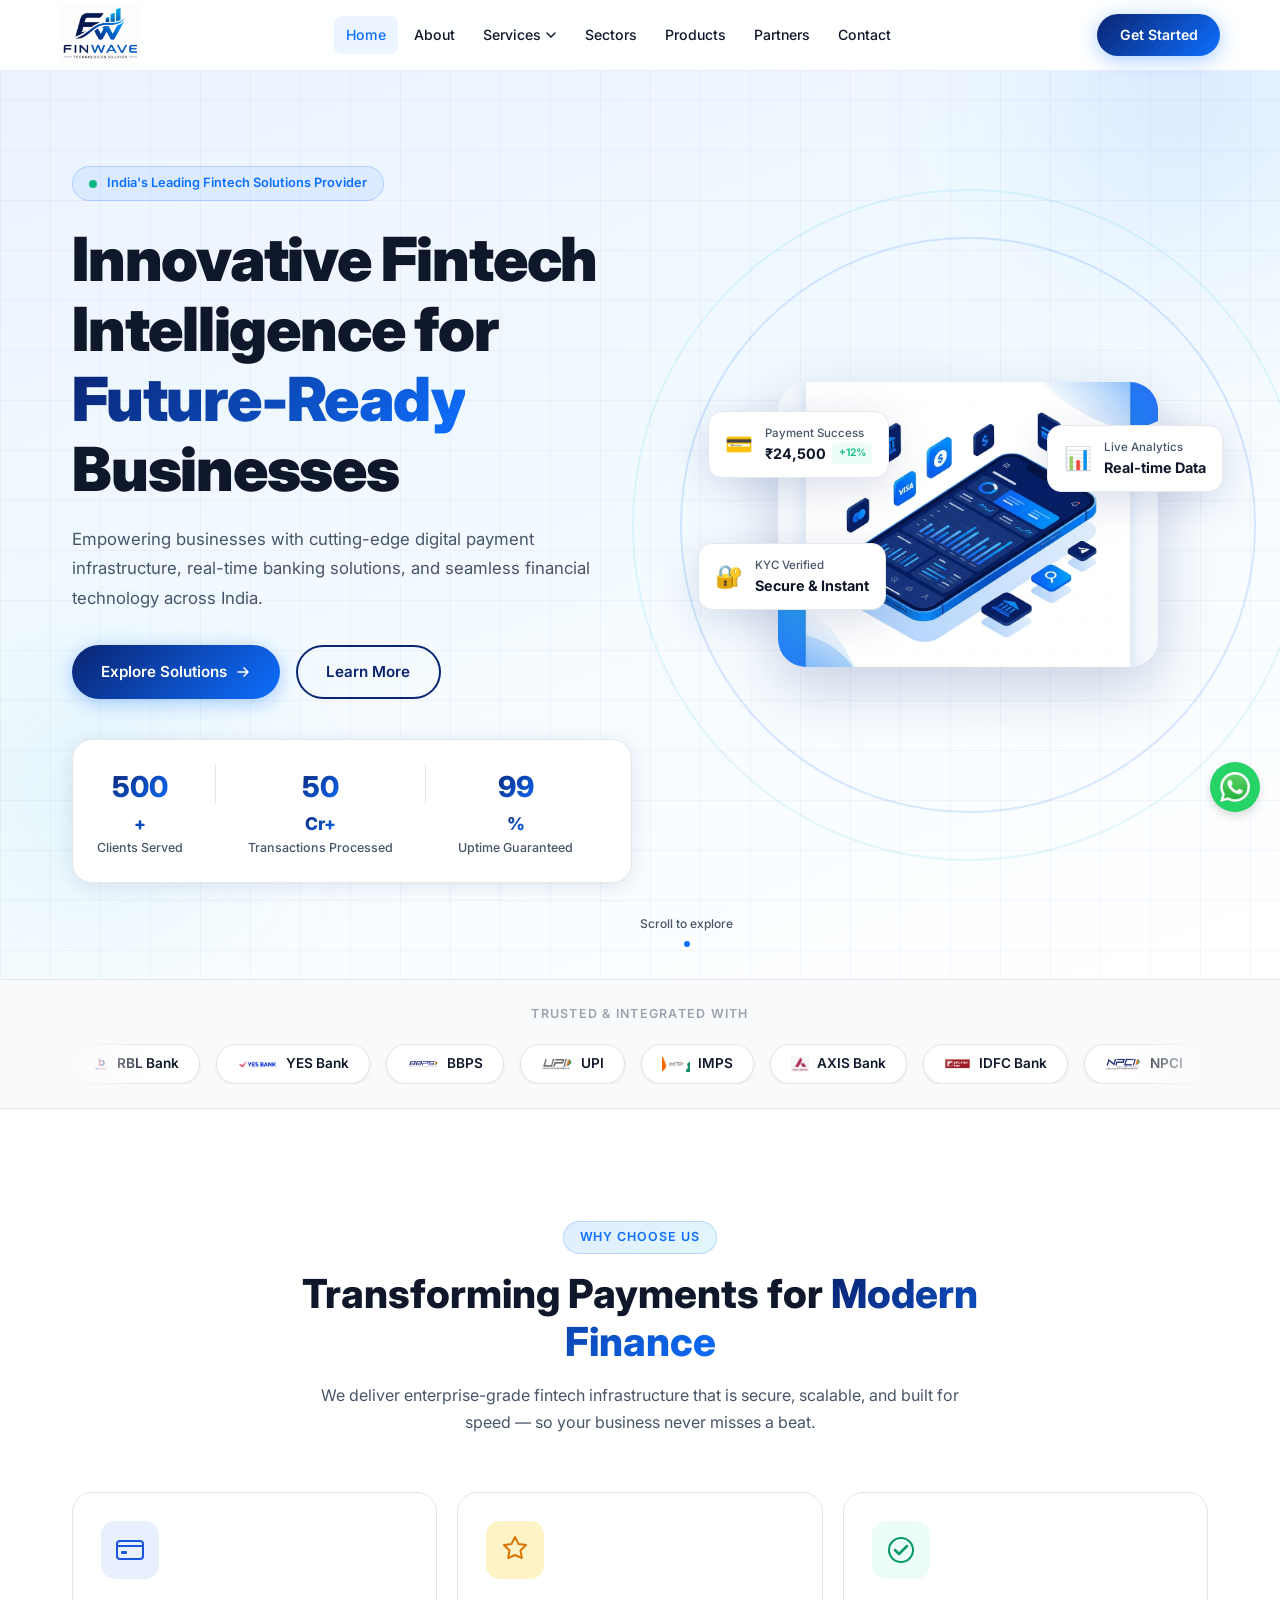
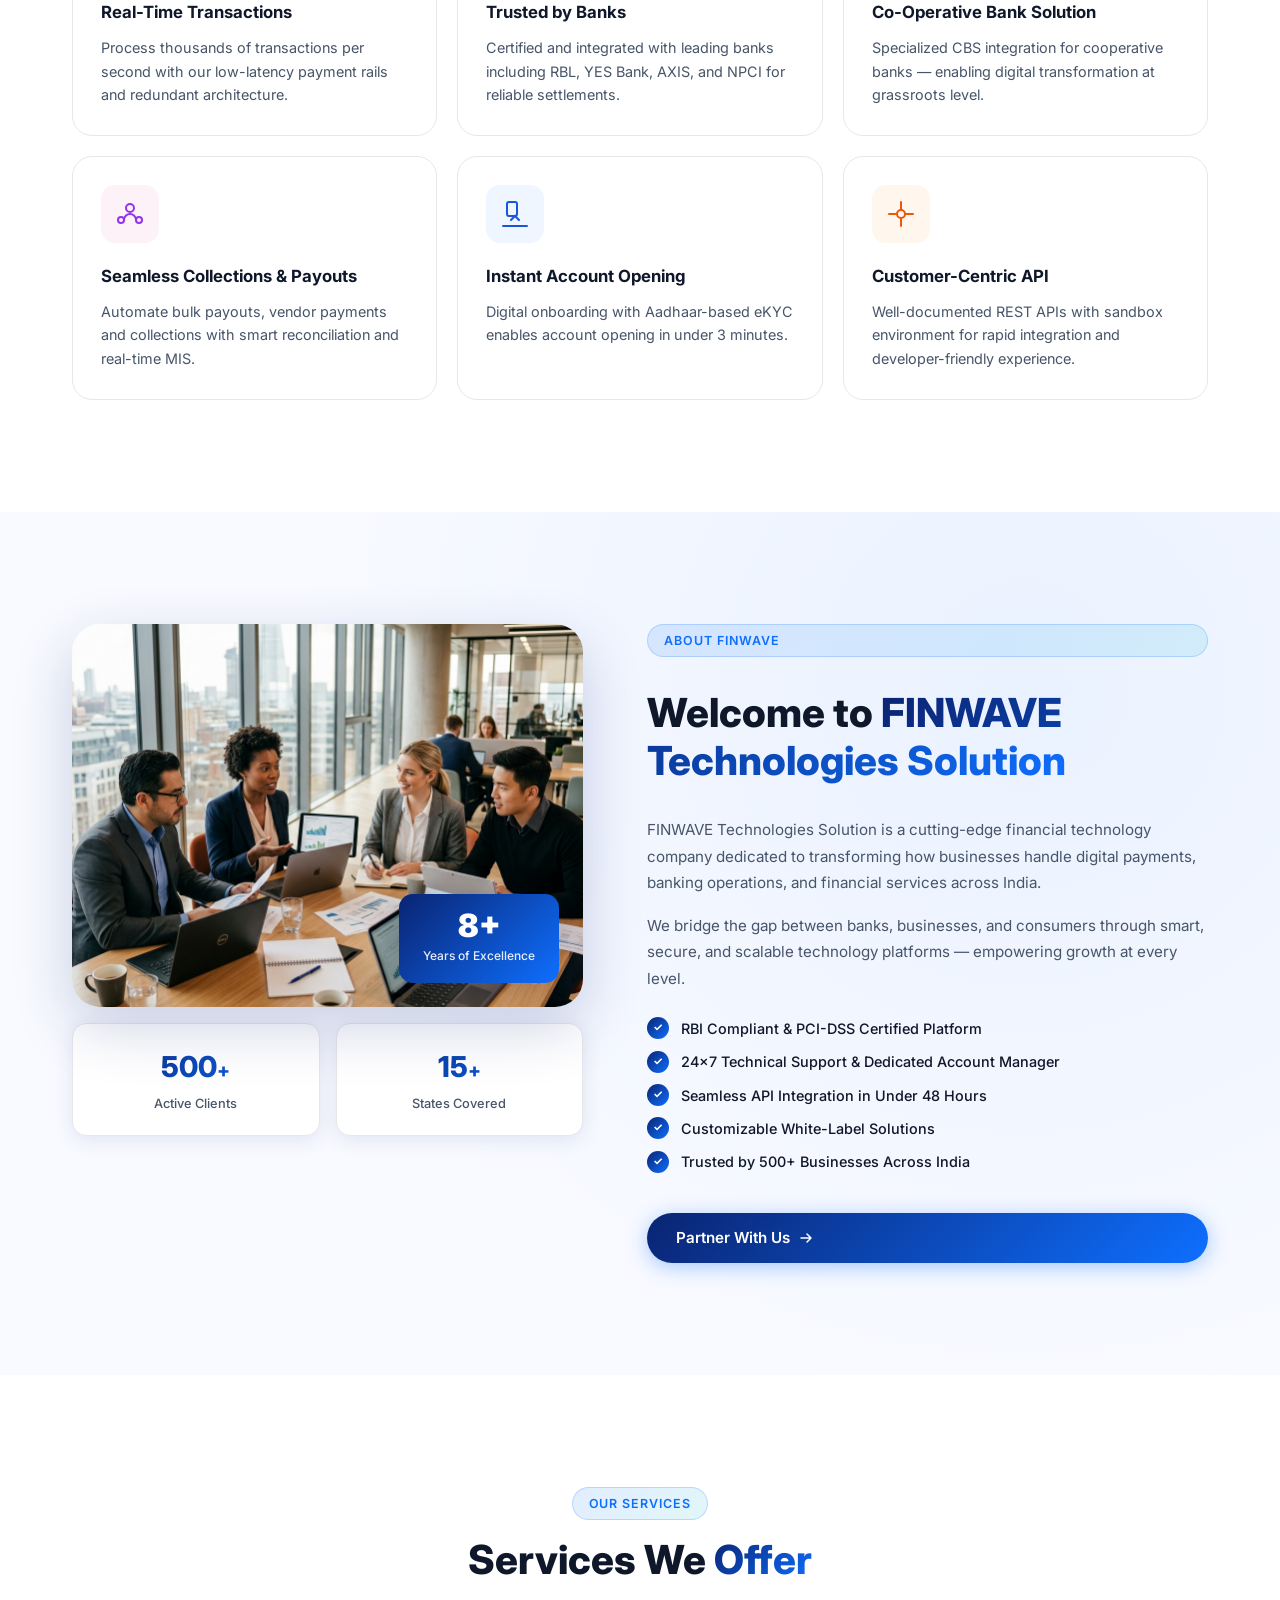
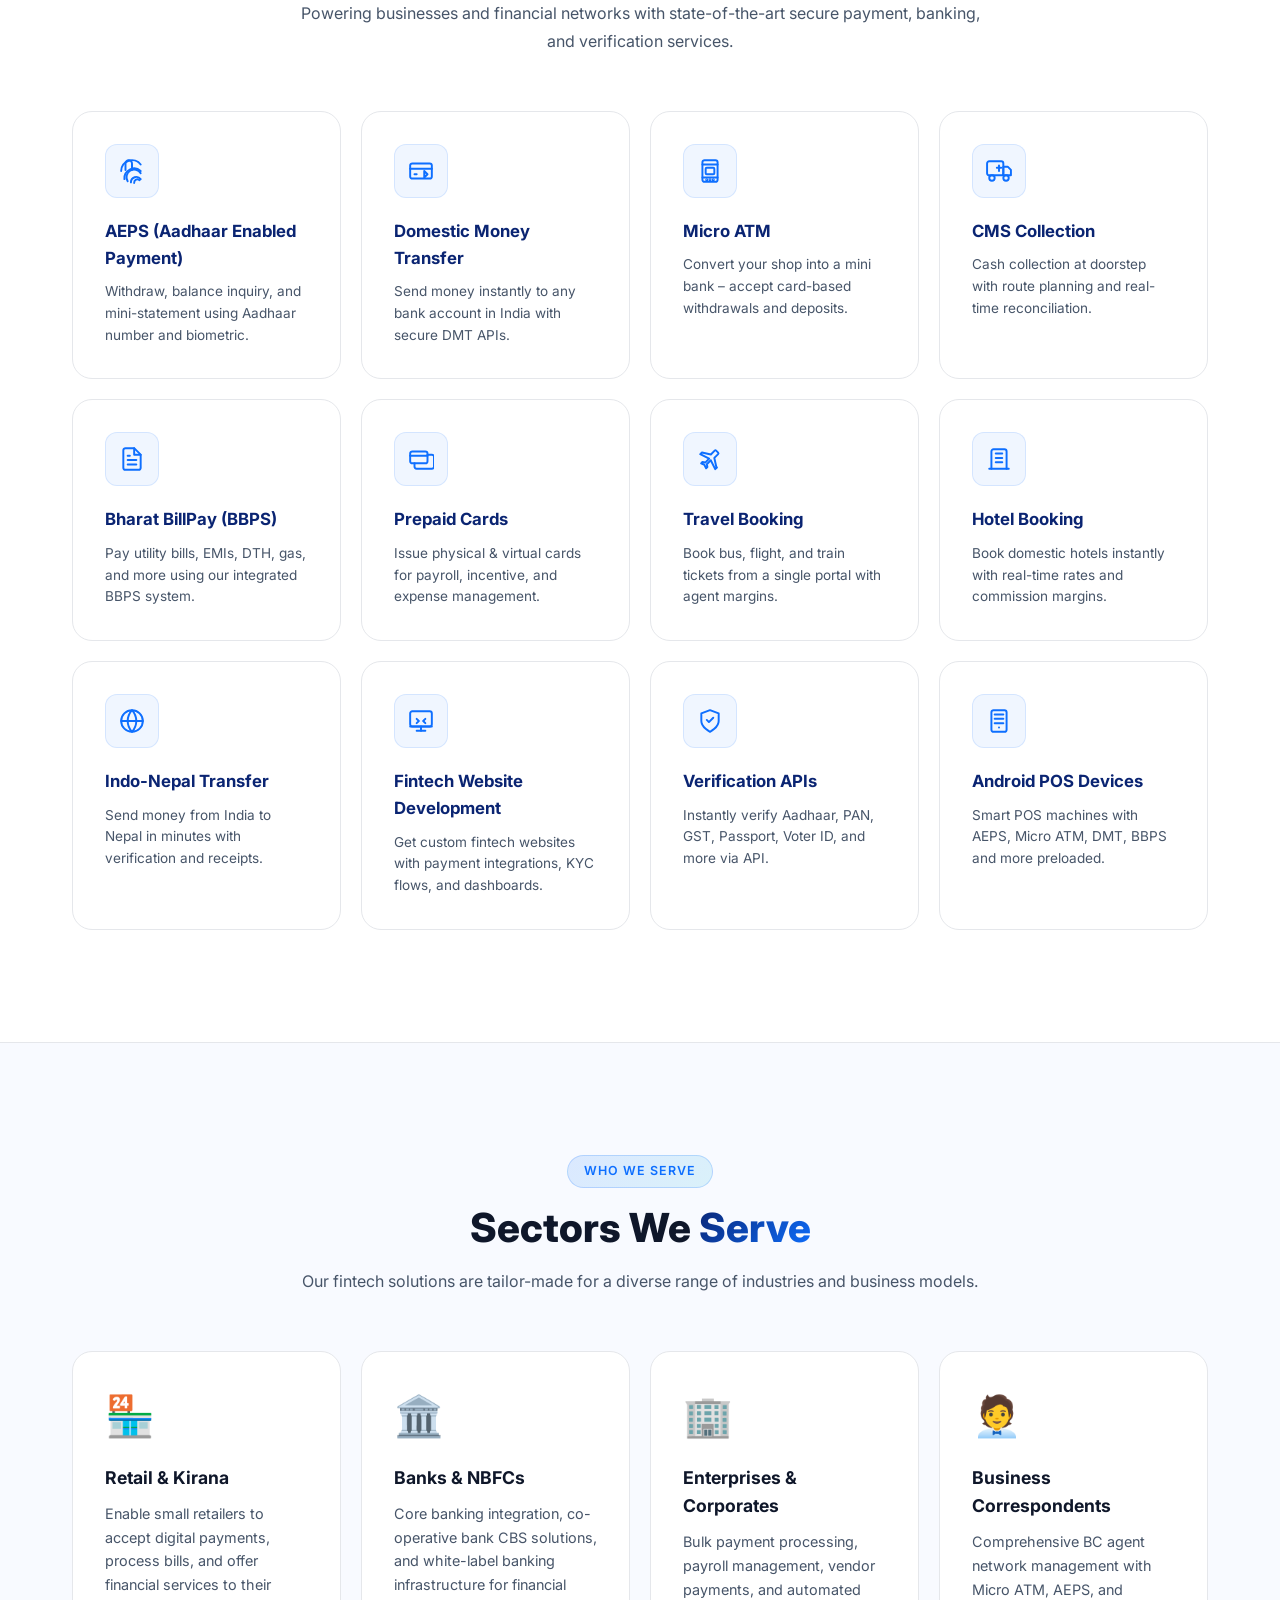
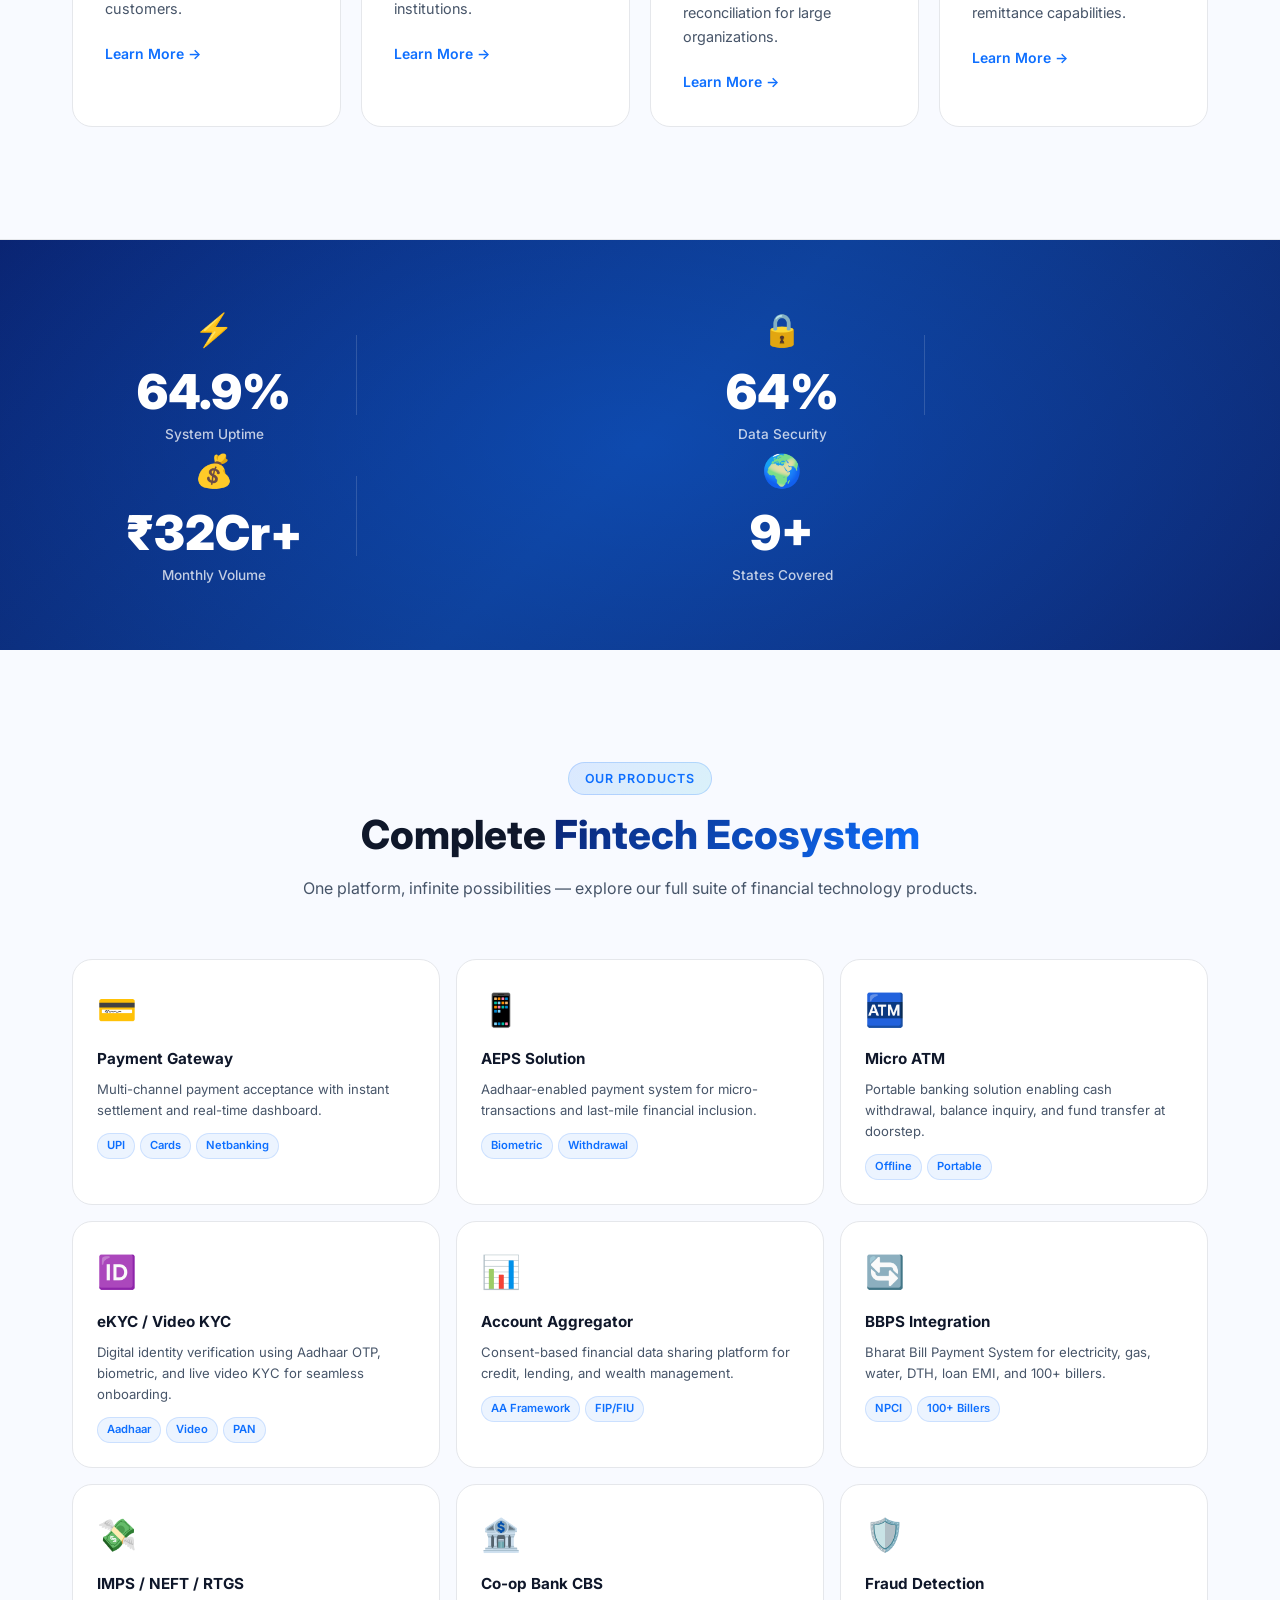
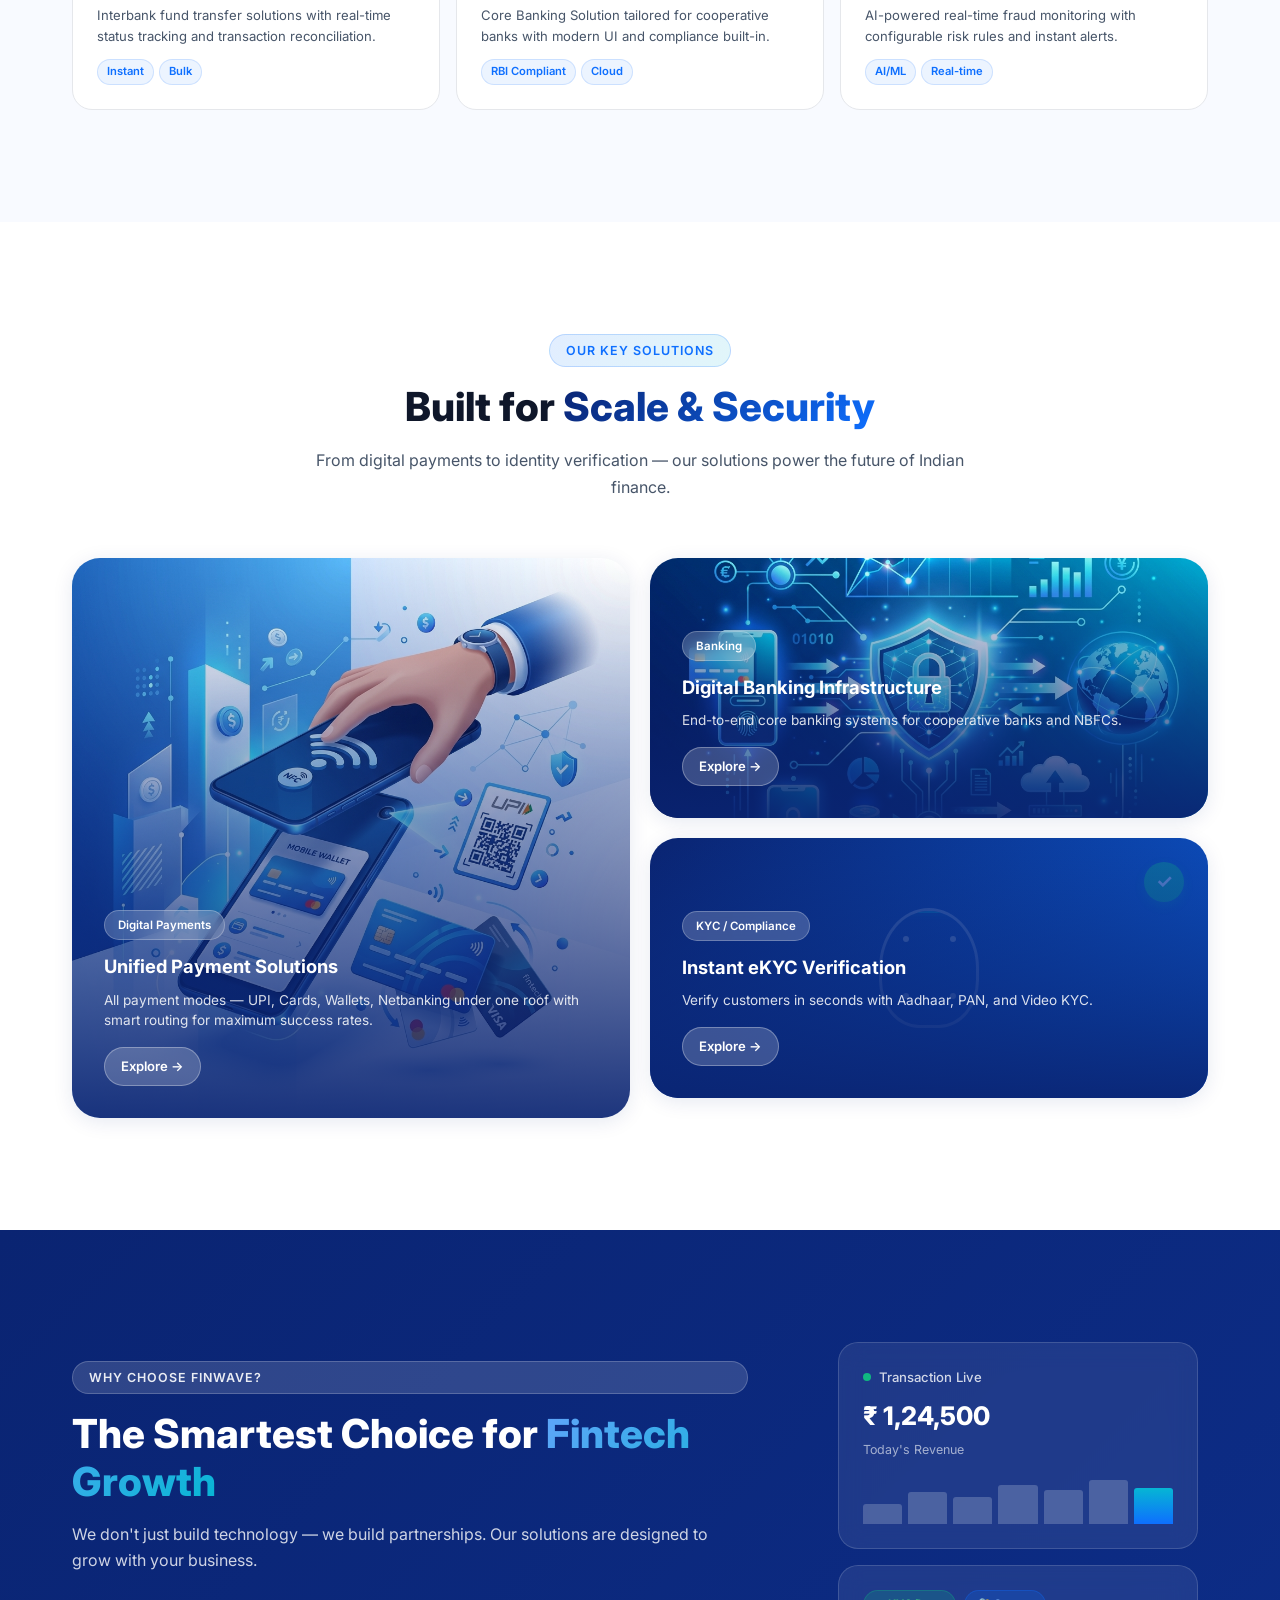
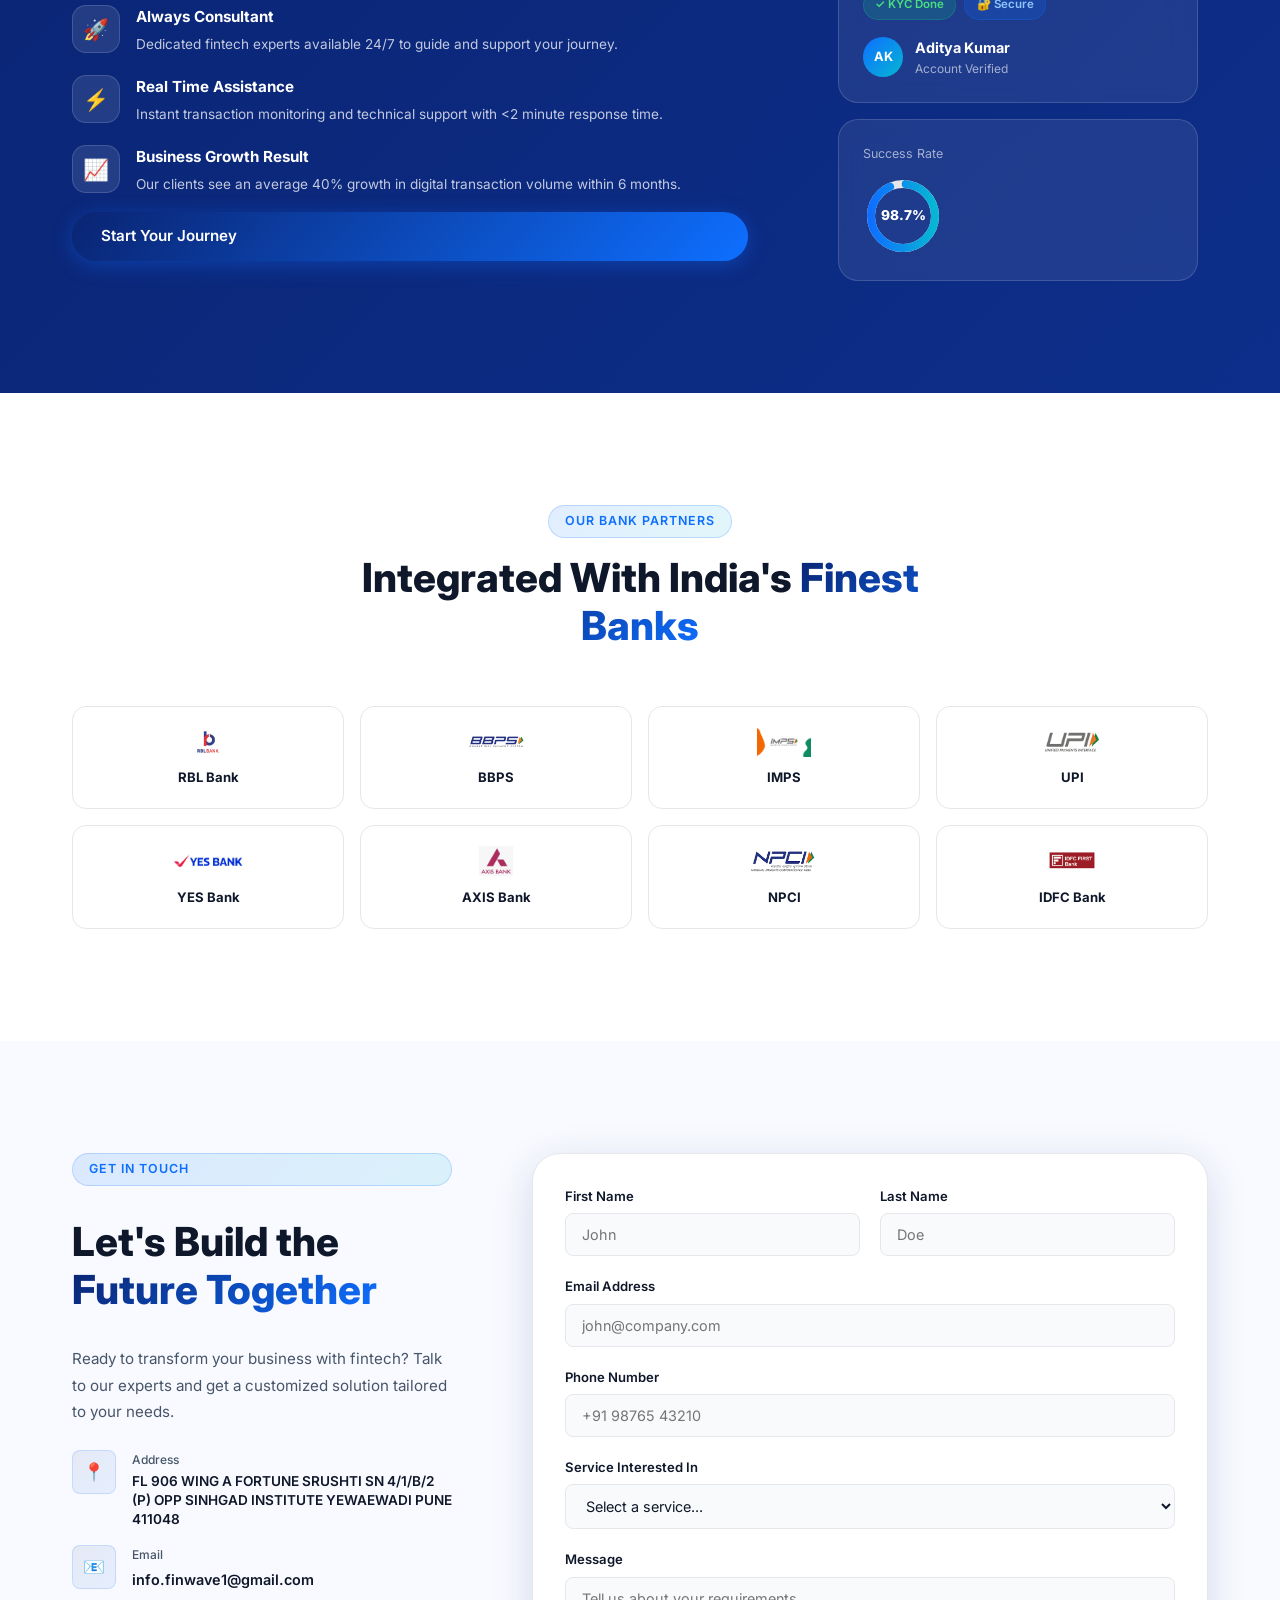
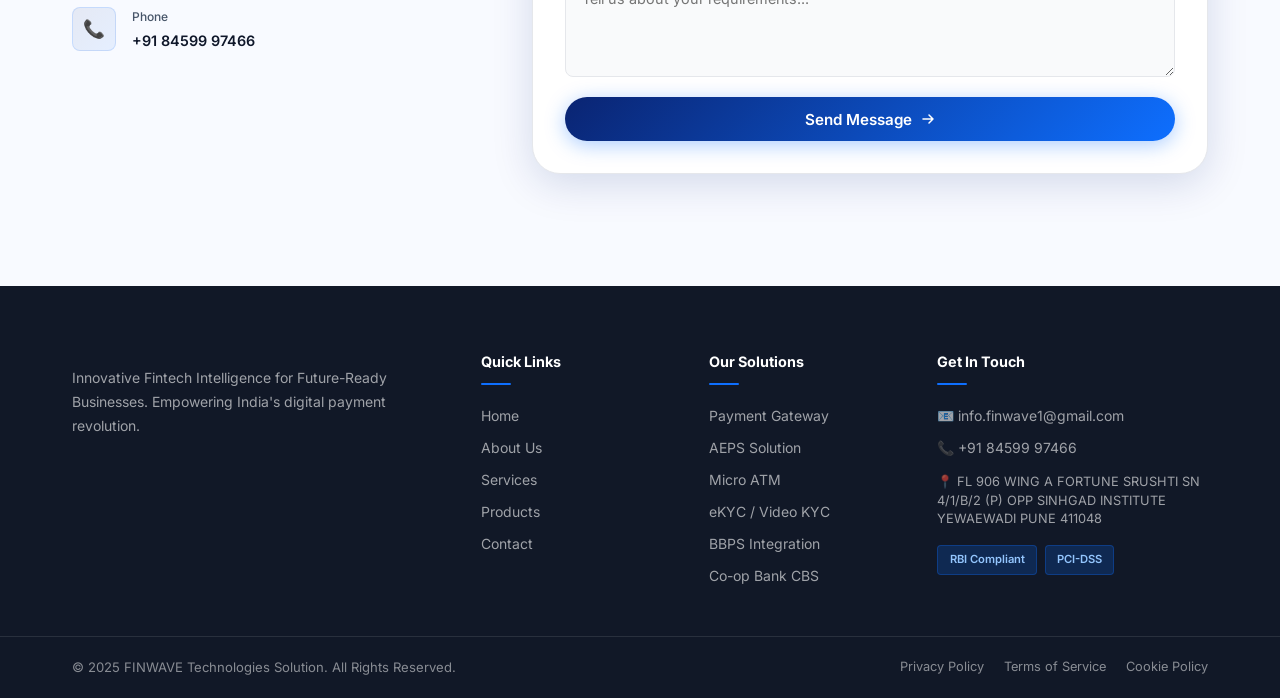
==== commit 322953cf: "added whatsapp logo" ====
--- a/index.html
+++ b/index.html
@@ -937,7 +937,7 @@
               </svg>
             </a>
           </div> -->
-          
+
         </div>
         <div class="contact-form-wrap" data-aos="fade-left">
           <form class="contact-form" id="contactForm" novalidate>
@@ -994,13 +994,16 @@
           <div class="form-success" id="formSuccess" style="display:none;">
             <div class="success-icon" style="margin-bottom: 0.5rem;">
               <svg width="64" height="64" viewBox="0 0 64 64" fill="none">
-                <circle cx="32" cy="32" r="30" fill="#E6F4EA"/>
-                <path d="M22 32l7 7 14-14" stroke="#137333" stroke-width="4" stroke-linecap="round" stroke-linejoin="round"/>
+                <circle cx="32" cy="32" r="30" fill="#E6F4EA" />
+                <path d="M22 32l7 7 14-14" stroke="#137333" stroke-width="4" stroke-linecap="round"
+                  stroke-linejoin="round" />
               </svg>
             </div>
             <h3>Message Sent Successfully!</h3>
-            <p>Thank you for reaching out! We have forwarded your details to our team via WhatsApp, and we will get back to you within 24 hours.</p>
-            <button type="button" class="btn-primary" id="resetFormBtn" style="padding: 0.65rem 1.5rem; font-size: 0.85rem; margin-top: 1rem; width: auto; display: inline-flex; align-items: center; justify-content: center;">
+            <p>Thank you for reaching out! We have forwarded your details to our team via WhatsApp, and we will get back
+              to you within 24 hours.</p>
+            <button type="button" class="btn-primary" id="resetFormBtn"
+              style="padding: 0.65rem 1.5rem; font-size: 0.85rem; margin-top: 1rem; width: auto; display: inline-flex; align-items: center; justify-content: center;">
               <span>Send Another Message</span>
             </button>
           </div>
@@ -1079,6 +1082,12 @@
     </svg>
   </button>
 
+  <!-- WhatsApp Floating Icon -->
+  <a href="https://wa.me/918459997466" class="whatsapp-float" target="_blank" rel="noopener noreferrer"
+    aria-label="Chat on WhatsApp">
+    <img src="images/whatsapp.png" alt="WhatsApp" />
+  </a>
+
   <script src="script.js"></script>
 </body>
 
--- a/style.css
+++ b/style.css
@@ -2746,8 +2746,13 @@
 }
 
 @keyframes blobFloat {
-  0% { transform: translateY(0) scale(1); }
-  100% { transform: translateY(30px) scale(1.1); }
+  0% {
+    transform: translateY(0) scale(1);
+  }
+
+  100% {
+    transform: translateY(30px) scale(1.1);
+  }
 }
 
 .detail-hero-inner {
@@ -2868,8 +2873,16 @@
   border-bottom: 1px solid rgba(255, 255, 255, 0.08);
 }
 
-.back-arrow { font-size: 1rem; color: var(--accent-2); }
-.app-name { font-size: 0.75rem; font-weight: 700; letter-spacing: 0.5px; }
+.back-arrow {
+  font-size: 1rem;
+  color: var(--accent-2);
+}
+
+.app-name {
+  font-size: 0.75rem;
+  font-weight: 700;
+  letter-spacing: 0.5px;
+}
 
 .phone-body {
   flex: 1;
@@ -2903,13 +2916,28 @@
   animation: pulseRotate 3s infinite linear;
 }
 
-.ring-2 { animation-delay: 1s; }
-.ring-3 { animation-delay: 2s; }
+.ring-2 {
+  animation-delay: 1s;
+}
+
+.ring-3 {
+  animation-delay: 2s;
+}
 
 @keyframes pulseRotate {
-  0% { transform: scale(0.6); opacity: 0; }
-  50% { opacity: 0.5; }
-  100% { transform: scale(1.3); opacity: 0; }
+  0% {
+    transform: scale(0.6);
+    opacity: 0;
+  }
+
+  50% {
+    opacity: 0.5;
+  }
+
+  100% {
+    transform: scale(1.3);
+    opacity: 0;
+  }
 }
 
 .fingerprint-svg {
@@ -2944,9 +2972,17 @@
 }
 
 @keyframes progressPulse {
-  0% { width: 0%; }
-  50% { width: 90%; }
-  100% { width: 100%; }
+  0% {
+    width: 0%;
+  }
+
+  50% {
+    width: 90%;
+  }
+
+  100% {
+    width: 100%;
+  }
 }
 
 /* Receipts Mockup */
@@ -2961,8 +2997,15 @@
 }
 
 @keyframes slideUpReceipt {
-  from { transform: translateY(40px); opacity: 0; }
-  to { transform: translateY(0); opacity: 1; }
+  from {
+    transform: translateY(40px);
+    opacity: 0;
+  }
+
+  to {
+    transform: translateY(0);
+    opacity: 1;
+  }
 }
 
 .receipt-icon {
@@ -3008,8 +3051,14 @@
   margin-bottom: 0.5rem;
 }
 
-.receipt-row span { color: var(--text-sub); }
-.receipt-row strong { font-weight: 600; color: var(--text-main); }
+.receipt-row span {
+  color: var(--text-sub);
+}
+
+.receipt-row strong {
+  font-weight: 600;
+  color: var(--text-main);
+}
 
 /* POS Terminal */
 .pos-terminal {
@@ -3018,7 +3067,7 @@
   border: 4px solid #0d1b2a;
   border-radius: 20px;
   padding: 1rem 1rem 1.5rem;
-  box-shadow: 0 20px 40px rgba(0,0,0,0.4);
+  box-shadow: 0 20px 40px rgba(0, 0, 0, 0.4);
 }
 
 .pos-printer-feed {
@@ -3038,13 +3087,20 @@
   top: 6px;
   left: 10%;
   border-radius: 0 0 2px 2px;
-  box-shadow: 0 2px 5px rgba(0,0,0,0.1);
+  box-shadow: 0 2px 5px rgba(0, 0, 0, 0.1);
   animation: receiptFeed 4s infinite ease-in-out;
 }
 
 @keyframes receiptFeed {
-  0%, 100% { height: 4px; }
-  50% { height: 28px; }
+
+  0%,
+  100% {
+    height: 4px;
+  }
+
+  50% {
+    height: 28px;
+  }
 }
 
 .pos-screen {
@@ -3058,12 +3114,26 @@
   box-shadow: inset 0 2px 5px rgba(0, 0, 0, 0.2);
 }
 
-.pos-title { font-weight: bold; font-size: 0.85rem; margin-bottom: 0.35rem; }
-.pos-status-msg { font-size: 0.7rem; animation: blinker 1.5s linear infinite; }
-.pos-dots { letter-spacing: 4px; margin-top: 0.2rem; }
+.pos-title {
+  font-weight: bold;
+  font-size: 0.85rem;
+  margin-bottom: 0.35rem;
+}
+
+.pos-status-msg {
+  font-size: 0.7rem;
+  animation: blinker 1.5s linear infinite;
+}
+
+.pos-dots {
+  letter-spacing: 4px;
+  margin-top: 0.2rem;
+}
 
 @keyframes blinker {
-  50% { opacity: 0; }
+  50% {
+    opacity: 0;
+  }
 }
 
 .pos-card-slot {
@@ -3081,7 +3151,7 @@
   left: 0;
   width: 100%;
   height: 100%;
-  background: linear-gradient(90deg, transparent, rgba(255,255,255,0.08), transparent);
+  background: linear-gradient(90deg, transparent, rgba(255, 255, 255, 0.08), transparent);
 }
 
 .pos-keypad {
@@ -3109,8 +3179,15 @@
   box-shadow: none;
 }
 
-.btn-red { background: #ef4444; box-shadow: 0 2px 0 #991b1b; }
-.btn-green { background: #10b981; box-shadow: 0 2px 0 #065f46; }
+.btn-red {
+  background: #ef4444;
+  box-shadow: 0 2px 0 #991b1b;
+}
+
+.btn-green {
+  background: #10b981;
+  box-shadow: 0 2px 0 #065f46;
+}
 
 /* Card Stack */
 .card-stack {
@@ -3147,15 +3224,37 @@
 }
 
 @keyframes cardStack-1 {
-  0% { transform: rotate(-6deg) translate(-10px, 0); z-index: 2; }
-  50% { transform: rotate(8deg) translate(30px, -10px); z-index: 1; }
-  100% { transform: rotate(-6deg) translate(-10px, 0); z-index: 2; }
+  0% {
+    transform: rotate(-6deg) translate(-10px, 0);
+    z-index: 2;
+  }
+
+  50% {
+    transform: rotate(8deg) translate(30px, -10px);
+    z-index: 1;
+  }
+
+  100% {
+    transform: rotate(-6deg) translate(-10px, 0);
+    z-index: 2;
+  }
 }
 
 @keyframes cardStack-2 {
-  0% { transform: rotate(4deg) translate(20px, 15px); z-index: 1; }
-  50% { transform: rotate(-4deg) translate(-15px, 20px); z-index: 2; }
-  100% { transform: rotate(4deg) translate(20px, 15px); z-index: 1; }
+  0% {
+    transform: rotate(4deg) translate(20px, 15px);
+    z-index: 1;
+  }
+
+  50% {
+    transform: rotate(-4deg) translate(-15px, 20px);
+    z-index: 2;
+  }
+
+  100% {
+    transform: rotate(4deg) translate(20px, 15px);
+    z-index: 1;
+  }
 }
 
 .card-chip {
@@ -3229,13 +3328,31 @@
 }
 
 /* Code Syntax Styling */
-.code-bg { color: #f8fafc; }
-.code-comment { color: #64748b; display: block; margin-bottom: 0.5rem; }
-.c-key { color: #f43f5e; }
-.c-str { color: #10b981; }
-
-.json-bg { color: #f43f5e; }
-.json-bg code { color: #10b981; }
+.code-bg {
+  color: #f8fafc;
+}
+
+.code-comment {
+  color: #64748b;
+  display: block;
+  margin-bottom: 0.5rem;
+}
+
+.c-key {
+  color: #f43f5e;
+}
+
+.c-str {
+  color: #10b981;
+}
+
+.json-bg {
+  color: #f43f5e;
+}
+
+.json-bg code {
+  color: #10b981;
+}
 
 /* Tablet Mockup */
 .tablet-mockup {
@@ -3245,7 +3362,7 @@
   border: 6px solid #334155;
   border-radius: 16px;
   overflow: hidden;
-  box-shadow: 0 15px 30px rgba(0,0,0,0.3);
+  box-shadow: 0 15px 30px rgba(0, 0, 0, 0.3);
 }
 
 .app-dashboard {
@@ -3284,8 +3401,16 @@
   text-align: center;
 }
 
-.dash-card span { font-size: 0.55rem; color: var(--text-sub); display: block; }
-.dash-card strong { font-size: 0.75rem; color: var(--accent); }
+.dash-card span {
+  font-size: 0.55rem;
+  color: var(--text-sub);
+  display: block;
+}
+
+.dash-card strong {
+  font-size: 0.75rem;
+  color: var(--accent);
+}
 
 .map-illustration {
   flex: 1;
@@ -3313,9 +3438,22 @@
   border-radius: 50%;
 }
 
-.m-1 { top: 30%; left: 20%; }
-.m-2.active { top: 40%; left: 55%; background: var(--accent); transform: scale(1.3); }
-.m-3 { top: 60%; left: 80%; }
+.m-1 {
+  top: 30%;
+  left: 20%;
+}
+
+.m-2.active {
+  top: 40%;
+  left: 55%;
+  background: var(--accent);
+  transform: scale(1.3);
+}
+
+.m-3 {
+  top: 60%;
+  left: 80%;
+}
 
 .map-label {
   font-size: 0.55rem;
@@ -3334,7 +3472,11 @@
   font-weight: 700;
 }
 
-.arrow-trans { color: var(--accent-2); font-size: 1.2rem; }
+.arrow-trans {
+  color: var(--accent-2);
+  font-size: 1.2rem;
+}
+
 .conversion-box {
   background: rgba(255, 255, 255, 0.05);
   border: 1px solid rgba(255, 255, 255, 0.1);
@@ -3350,7 +3492,9 @@
   margin-bottom: 0.4rem;
 }
 
-.inp-row span { color: rgba(255, 255, 255, 0.6); }
+.inp-row span {
+  color: rgba(255, 255, 255, 0.6);
+}
 
 /* App bubbles POS */
 .pos-android-apps {
@@ -3761,7 +3905,7 @@
   left: 0;
   right: 0;
   bottom: 0;
-  background: radial-gradient(circle at 80% 20%, rgba(255,255,255,0.15) 0%, transparent 60%);
+  background: radial-gradient(circle at 80% 20%, rgba(255, 255, 255, 0.15) 0%, transparent 60%);
   z-index: 1;
 }
 
@@ -3801,4 +3945,49 @@
 
 .detail-cta-actions .btn-secondary:hover {
   background: rgba(255, 255, 255, 0.1);
+}
+
+/* ===============================================================
+   WHATSAPP FLOATING BUTTON
+   =============================================================== */
+.whatsapp-float {
+  position: fixed;
+  bottom: 5.5rem;
+  right: 1.25rem;
+  width: 50px;
+  height: 50px;
+  background-color: #25D366;
+  border-radius: 50%;
+  display: flex;
+  align-items: center;
+  justify-content: center;
+  box-shadow: 0 4px 10px rgba(0, 0, 0, 0.15);
+  z-index: 900;
+  transition: all 0.3s ease;
+}
+
+.whatsapp-float img {
+  width: 30px;
+  height: 30px;
+  object-fit: contain;
+}
+
+.whatsapp-float:hover {
+  transform: translateY(-3px) scale(1.05);
+  box-shadow: 0 6px 15px rgba(37, 211, 102, 0.4);
+}
+
+/* Responsive adjustments */
+@media (max-width: 600px) {
+  .whatsapp-float {
+    bottom: 5rem;
+    right: 1rem;
+    width: 44px;
+    height: 44px;
+  }
+
+  .whatsapp-float img {
+    width: 24px;
+    height: 24px;
+  }
 }
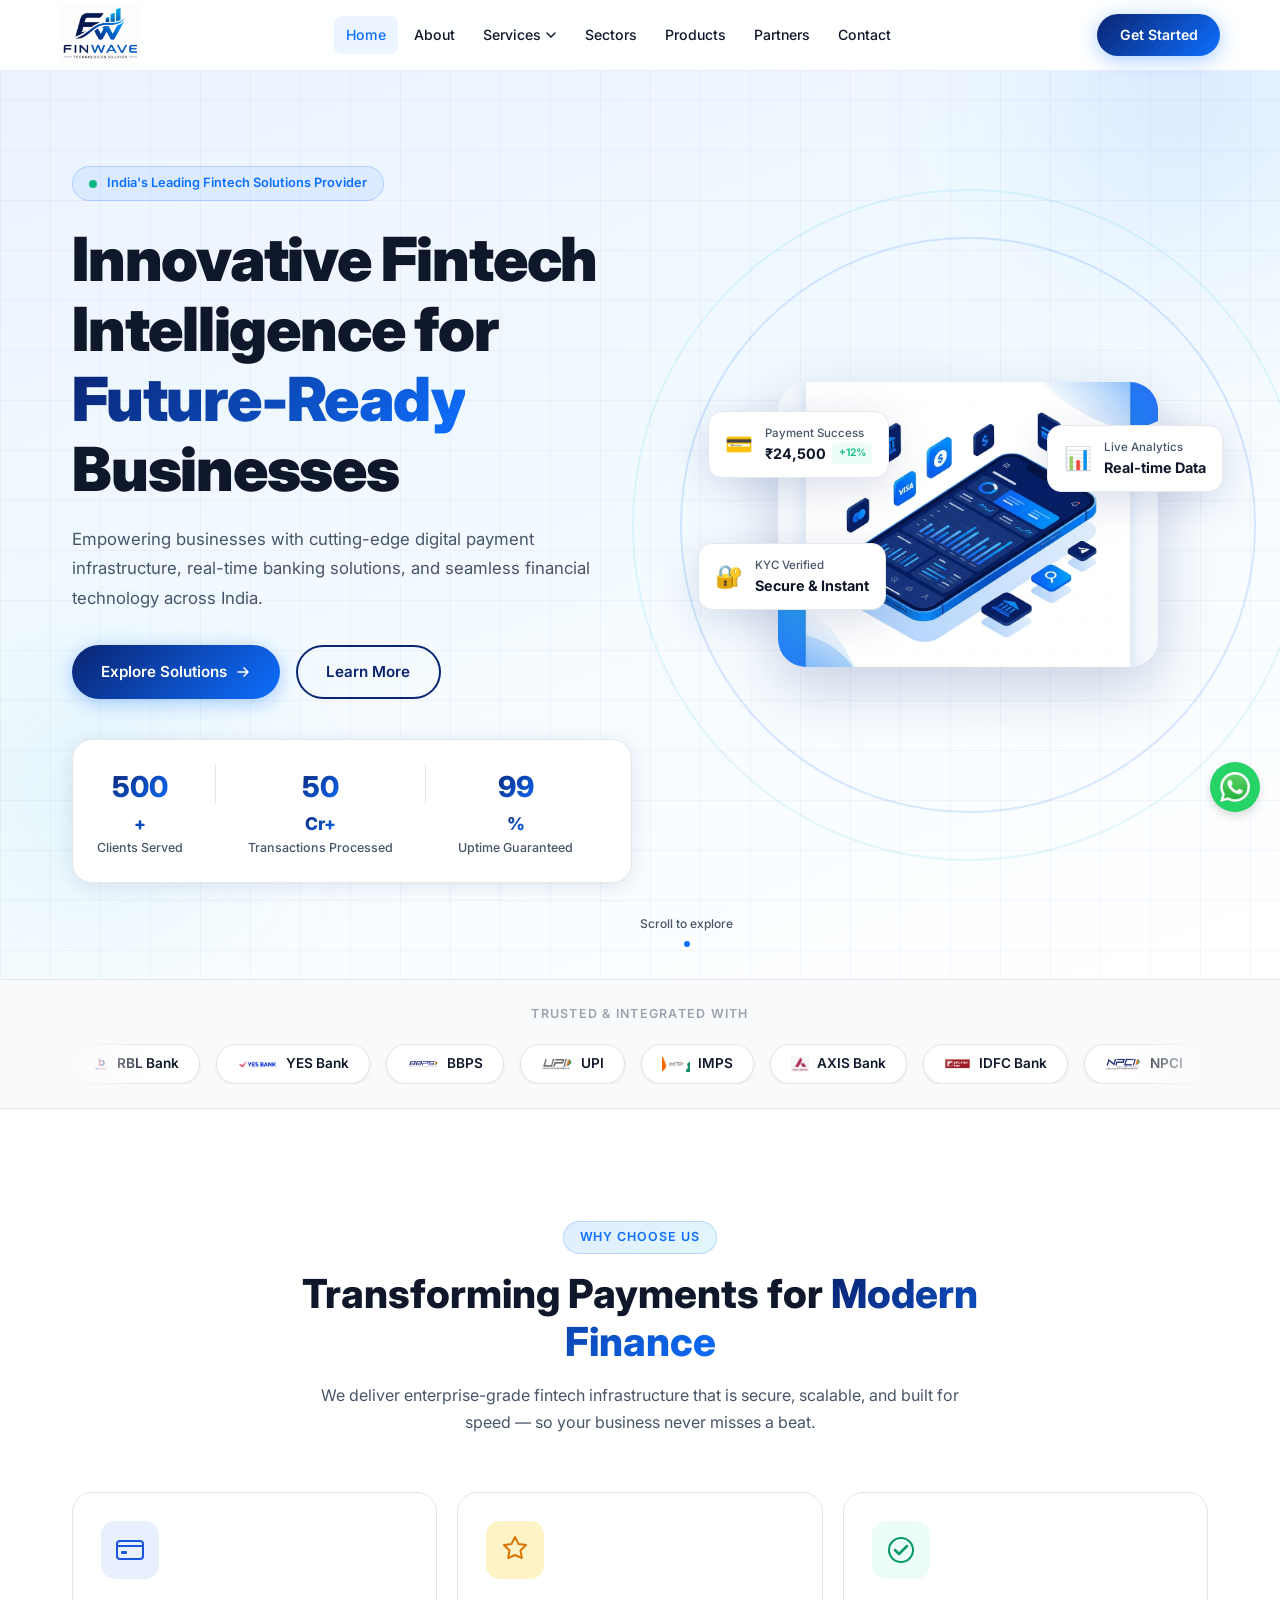
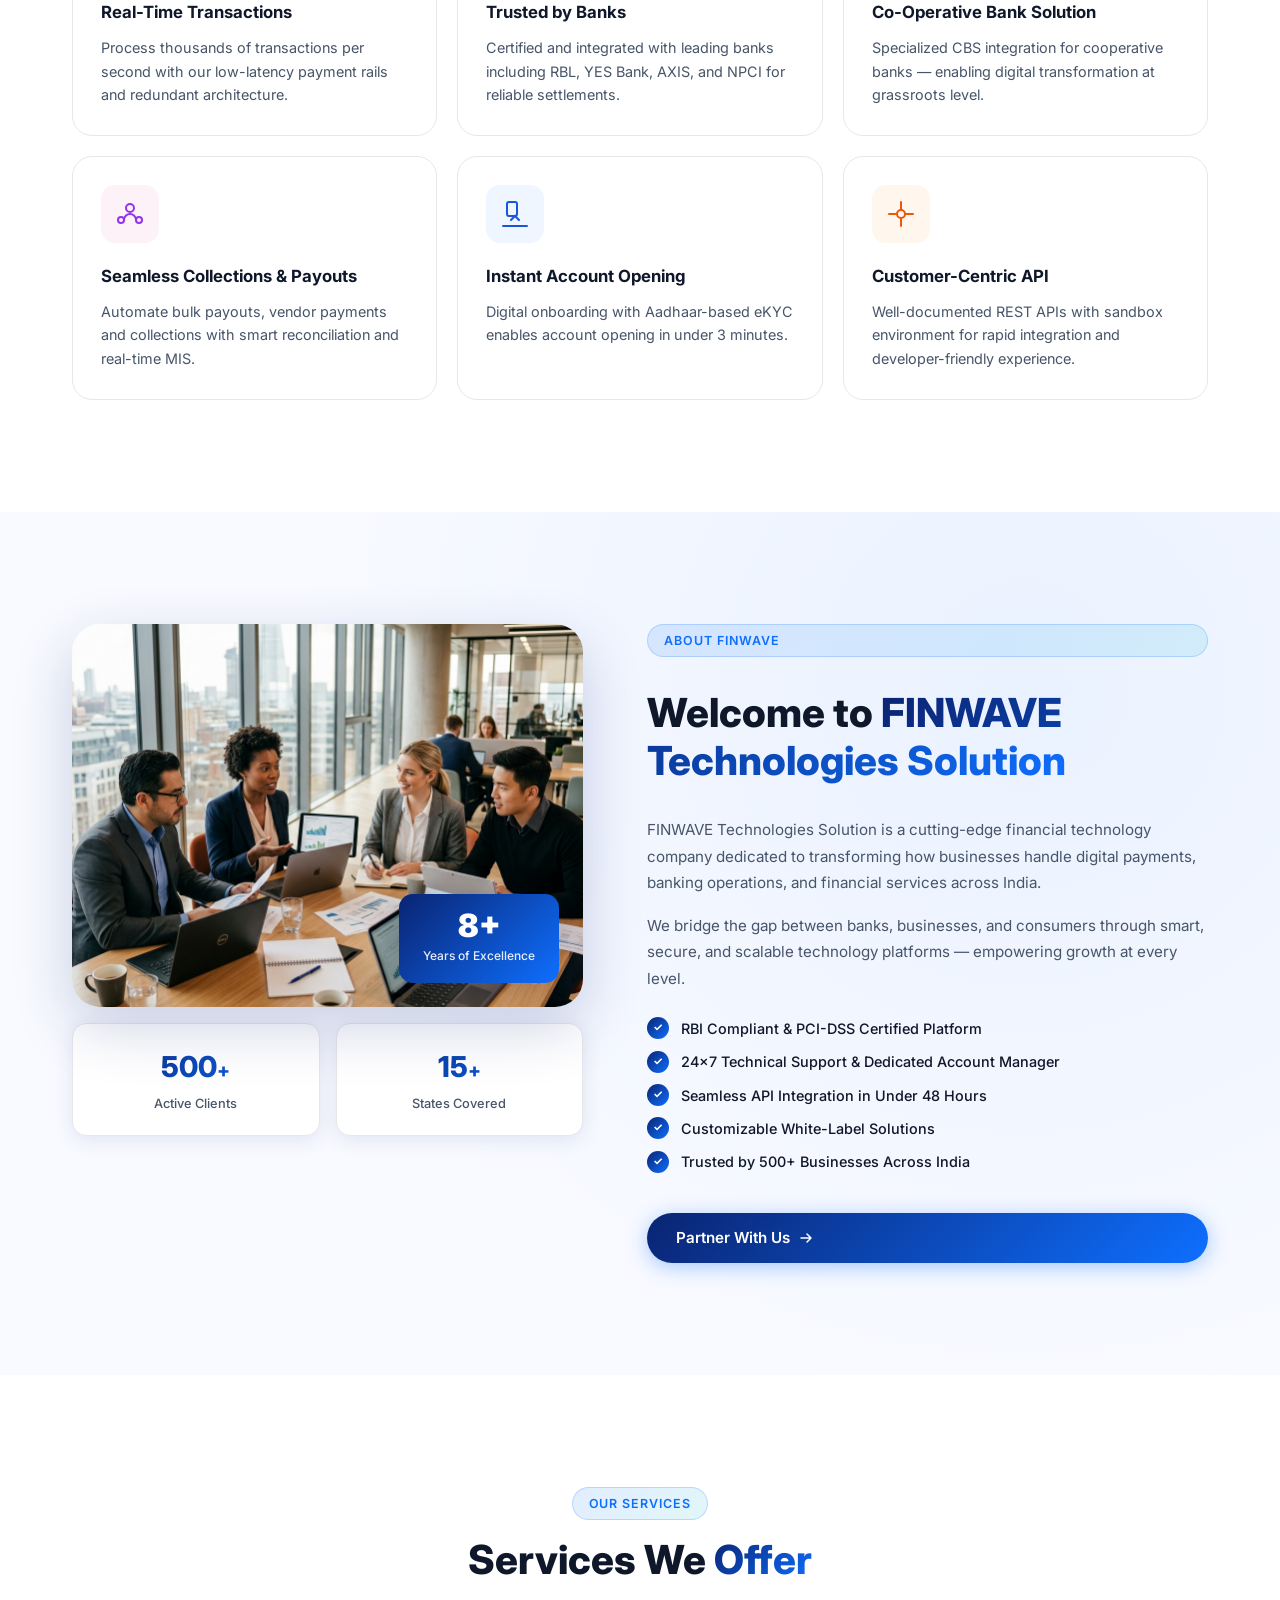
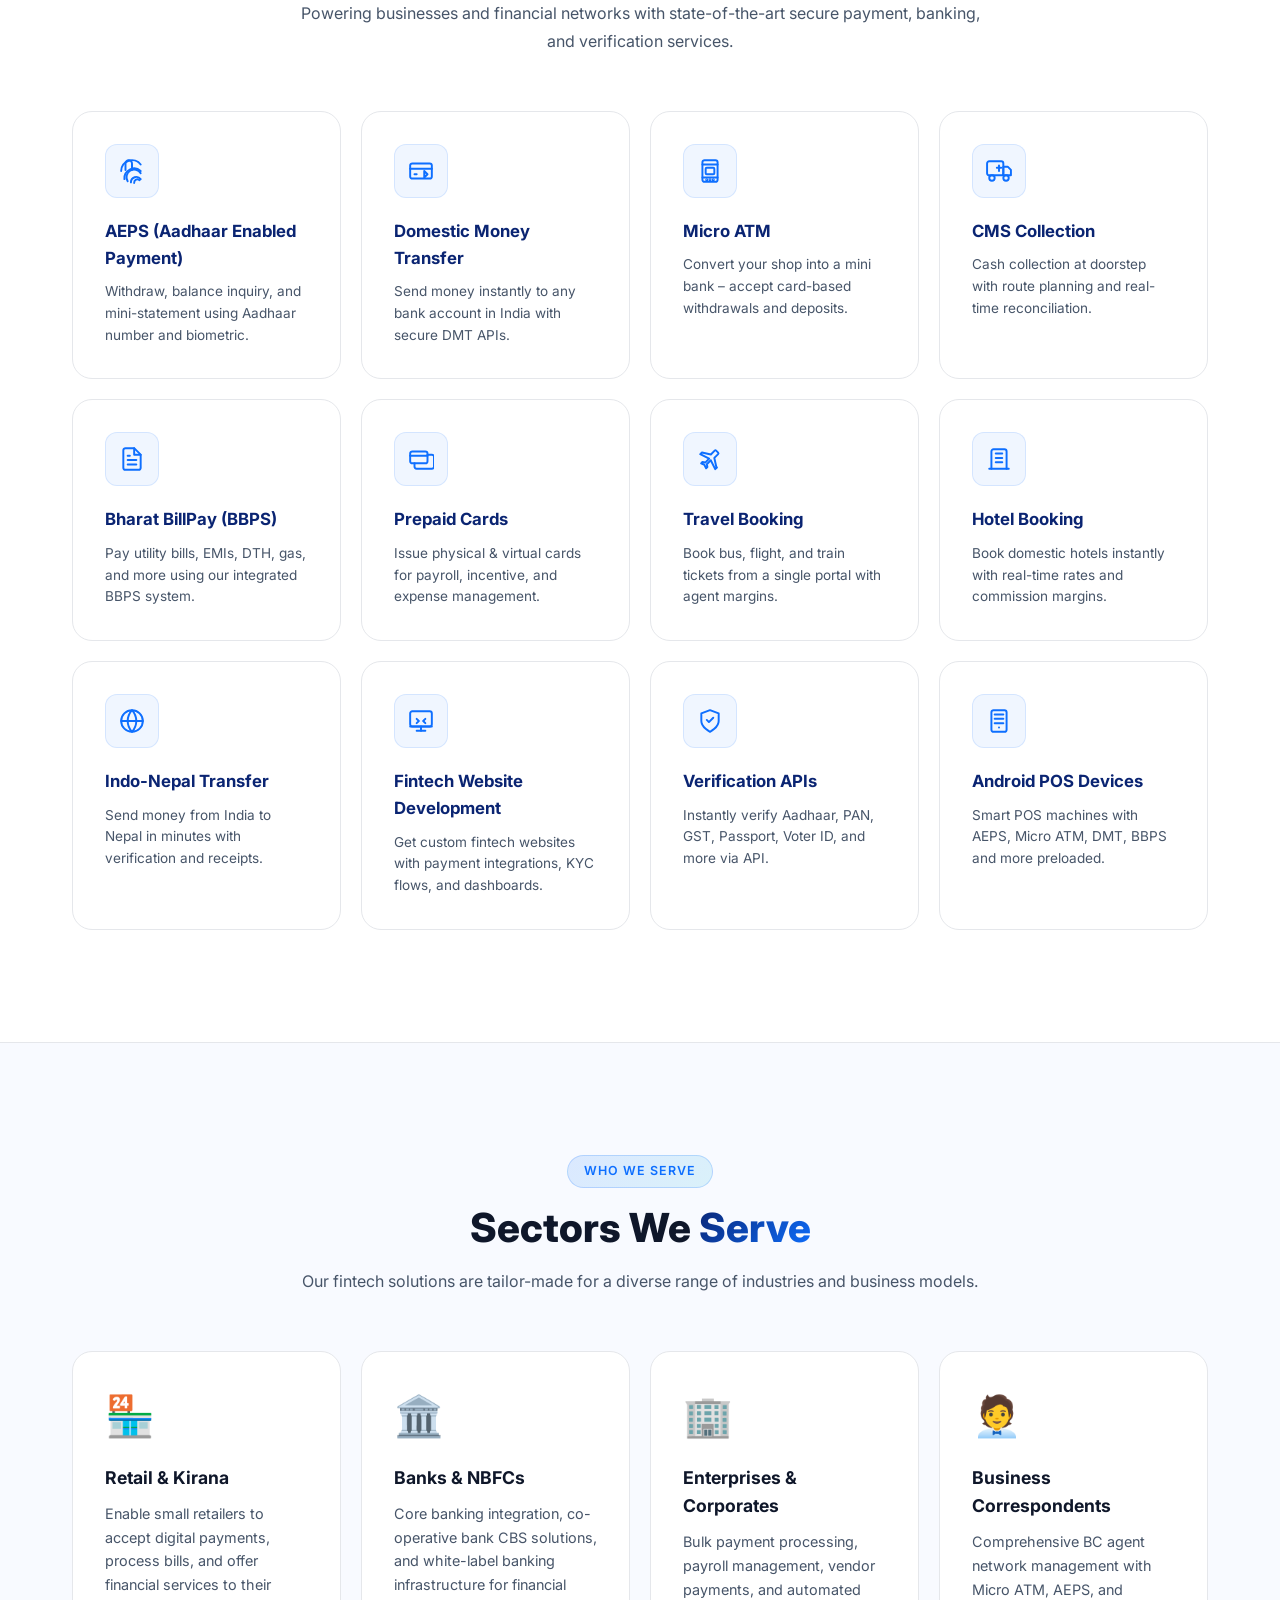
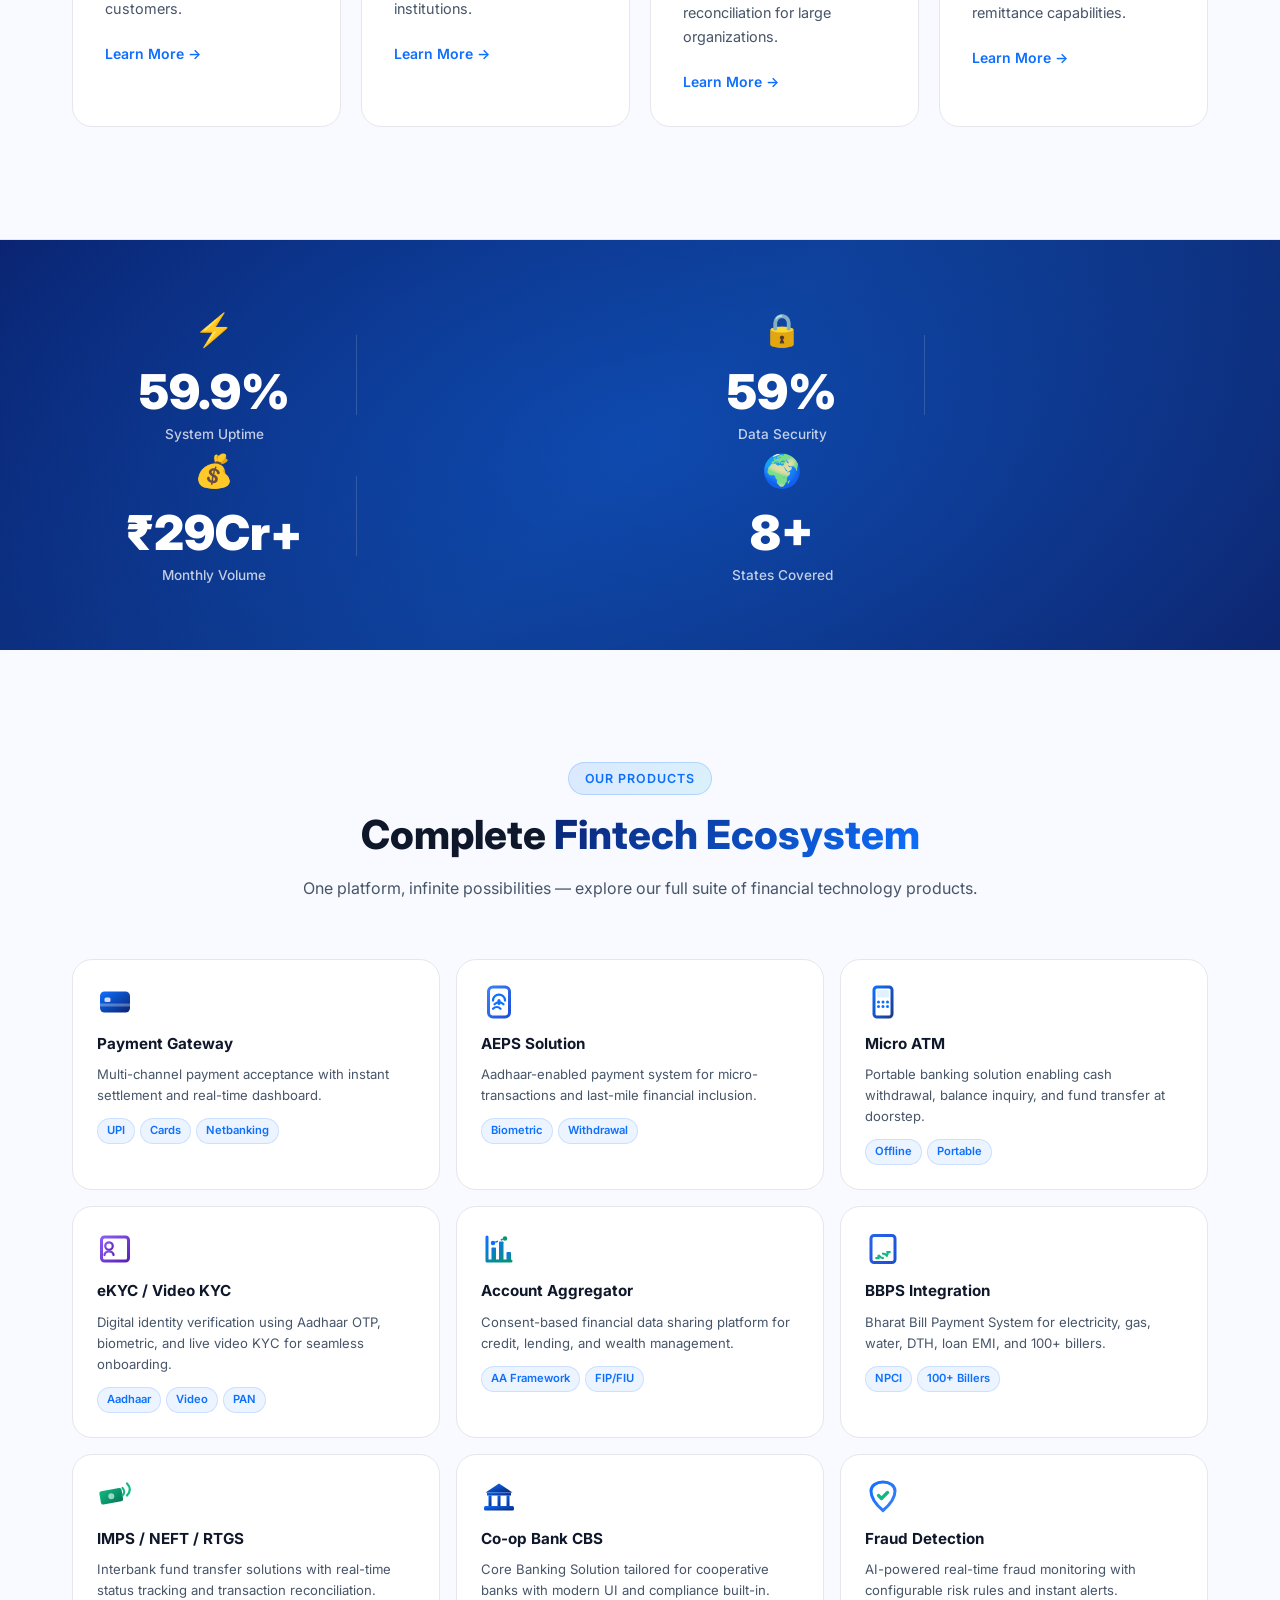
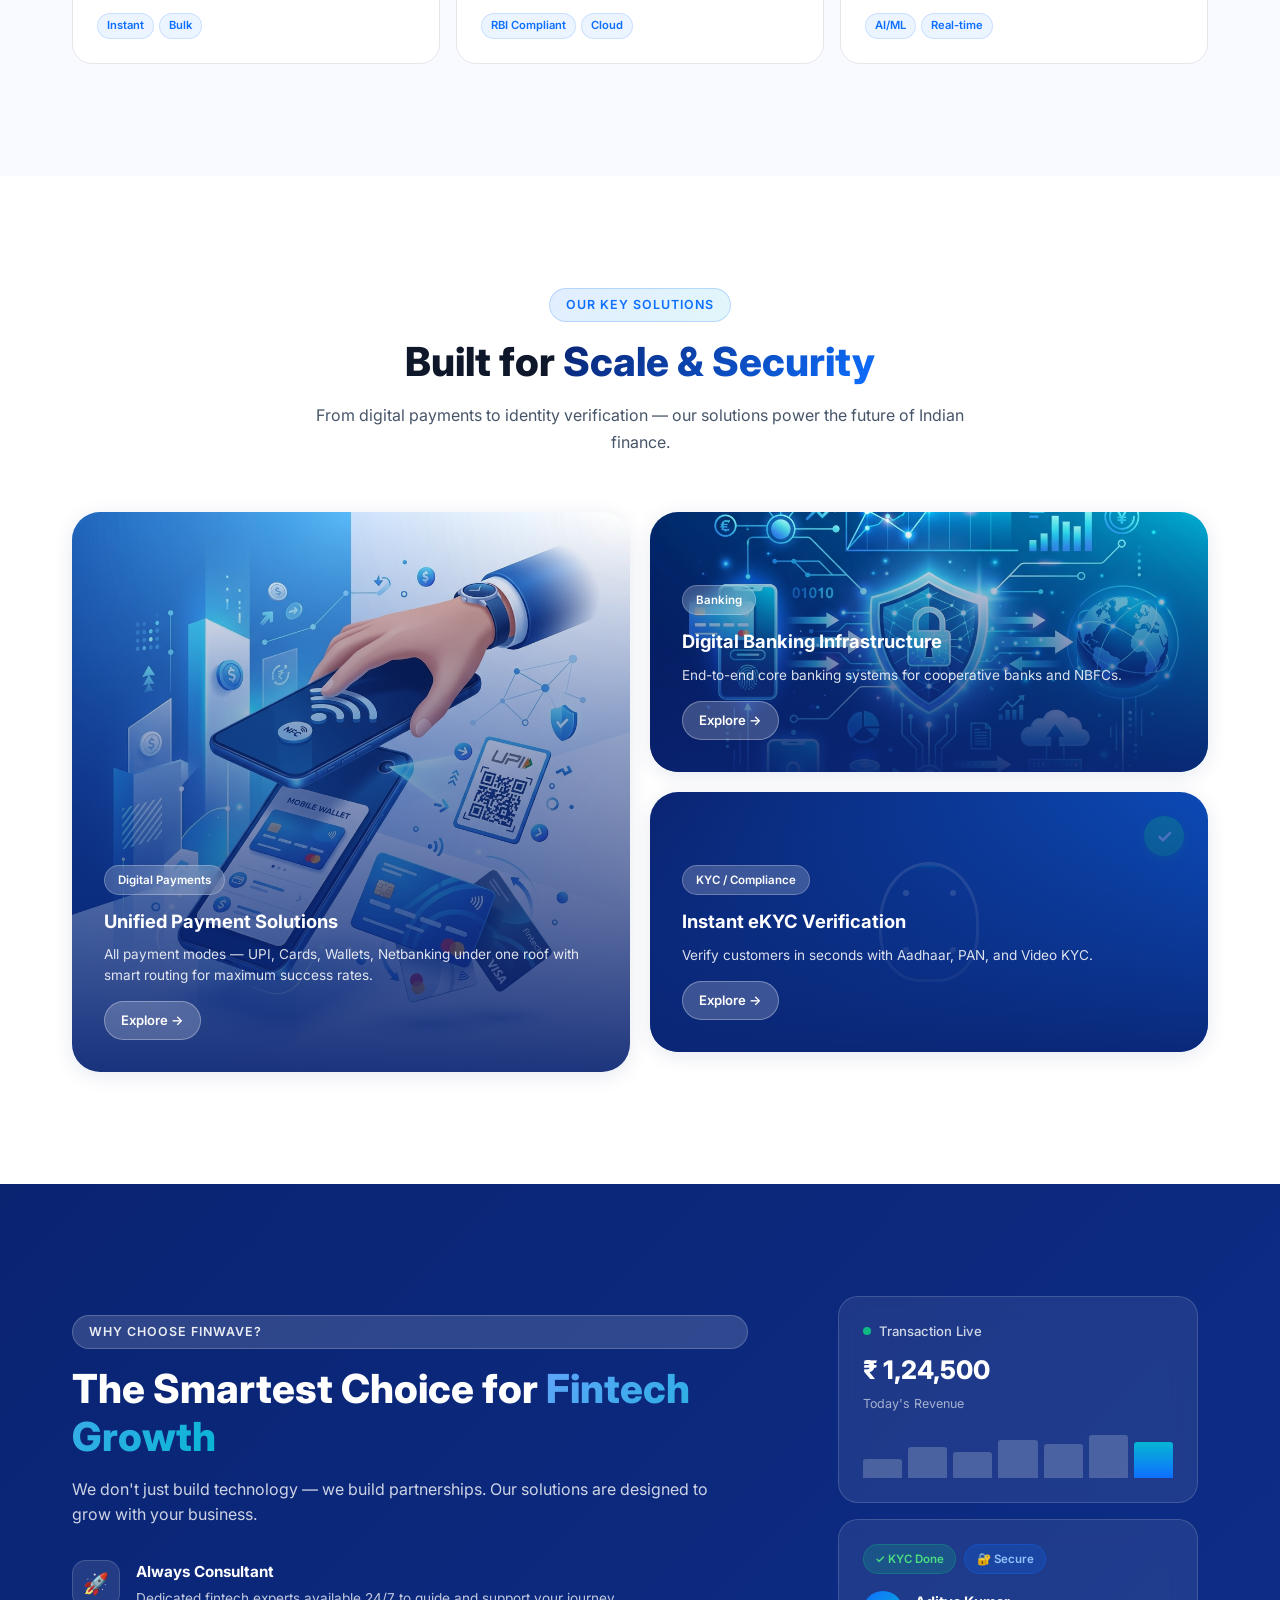
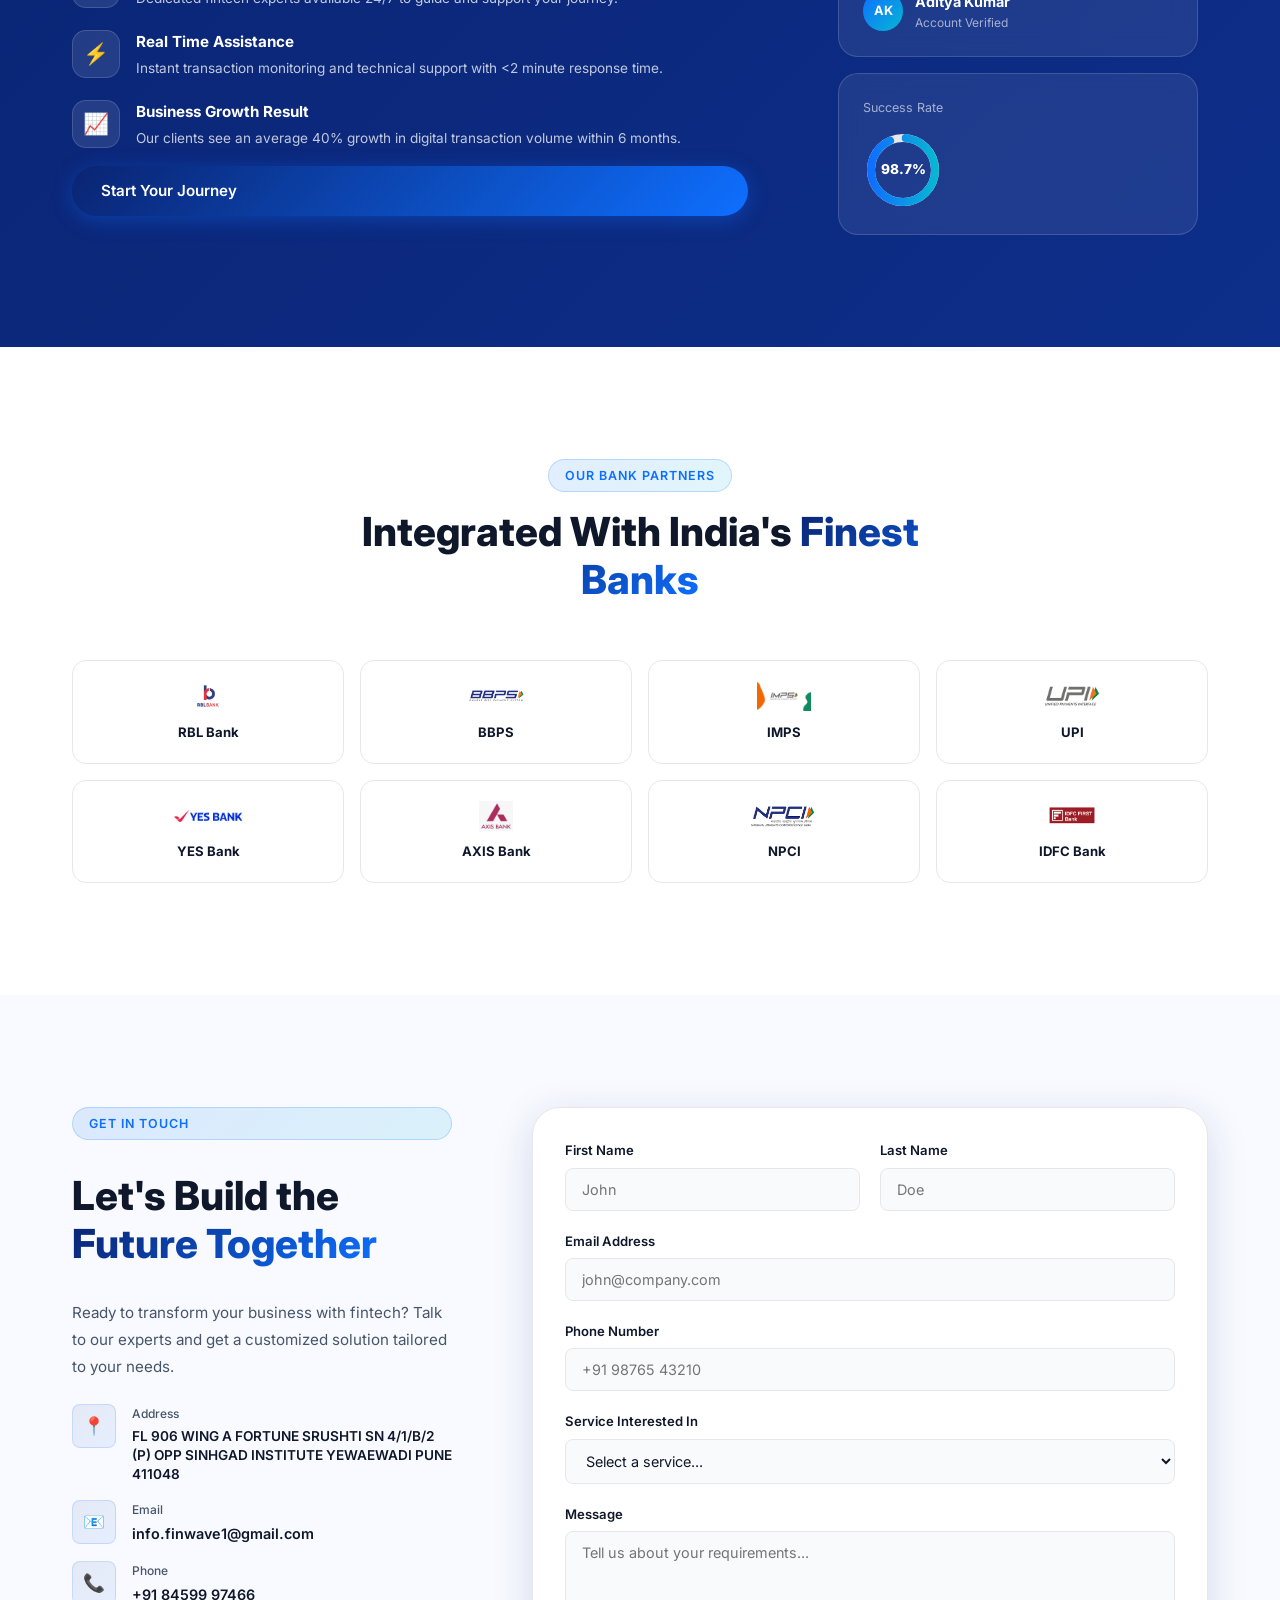
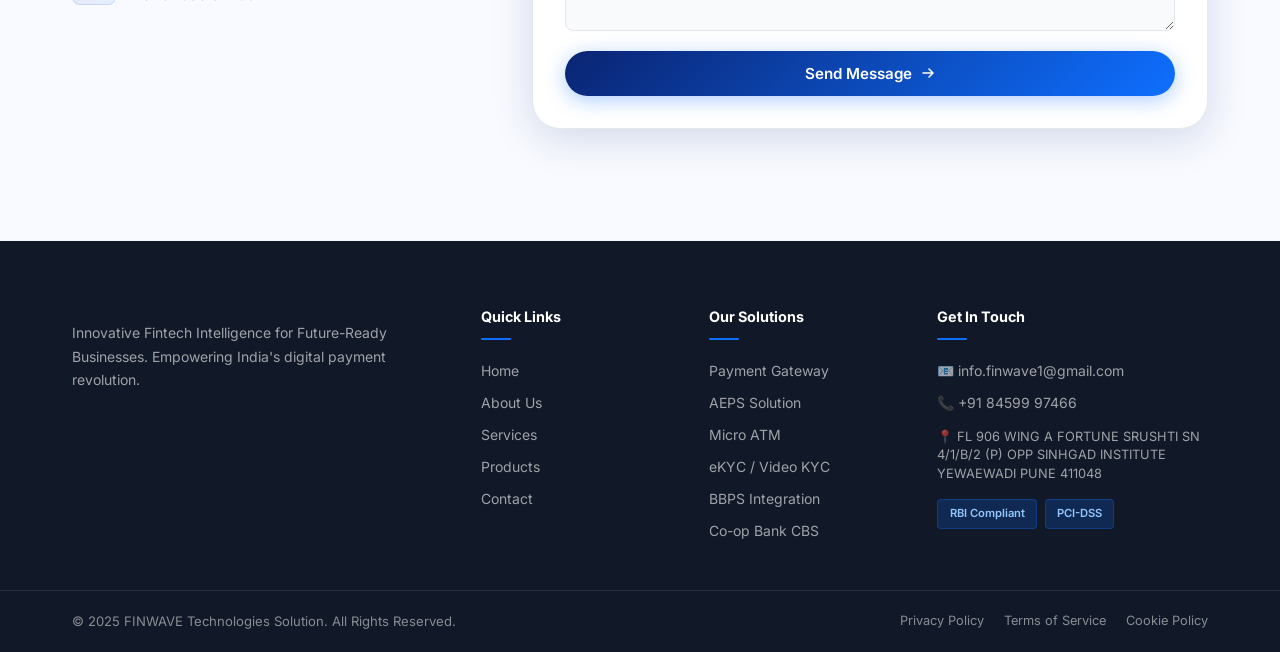
==== commit 7071c1ab: "added some professional logos" ====
--- a/index.html
+++ b/index.html
@@ -638,55 +638,181 @@
       </div>
       <div class="products-grid">
         <div class="product-card" data-aos="fade-up" data-aos-delay="0">
-          <div class="product-icon">💳</div>
+          <div class="product-icon">
+            <svg viewBox="0 0 24 24" fill="none" xmlns="http://www.w3.org/2000/svg">
+              <defs>
+                <linearGradient id="cardGrad" x1="0%" y1="0%" x2="100%" y2="100%">
+                  <stop offset="0%" stop-color="#0E6FFF" />
+                  <stop offset="100%" stop-color="#0A2472" />
+                </linearGradient>
+              </defs>
+              <rect x="2" y="5" width="20" height="14" rx="3" fill="url(#cardGrad)" />
+              <rect x="5" y="9" width="4" height="3" rx="1" fill="#FFFFFF" opacity="0.8" />
+              <line x1="2" y1="14" x2="22" y2="14" stroke="#FFFFFF" stroke-width="2" opacity="0.3" />
+            </svg>
+          </div>
           <h3>Payment Gateway</h3>
           <p>Multi-channel payment acceptance with instant settlement and real-time dashboard.</p>
           <div class="product-tags"><span>UPI</span><span>Cards</span><span>Netbanking</span></div>
         </div>
         <div class="product-card" data-aos="fade-up" data-aos-delay="60">
-          <div class="product-icon">📱</div>
+          <div class="product-icon">
+            <svg viewBox="0 0 24 24" fill="none" xmlns="http://www.w3.org/2000/svg">
+              <defs>
+                <linearGradient id="phoneGrad" x1="0%" y1="0%" x2="100%" y2="100%">
+                  <stop offset="0%" stop-color="#3B82F6" />
+                  <stop offset="100%" stop-color="#1D4ED8" />
+                </linearGradient>
+              </defs>
+              <rect x="5" y="2" width="14" height="20" rx="3" stroke="url(#phoneGrad)" stroke-width="2" />
+              <path d="M12 7c-2.2 0-4 1.8-4 4m8 0c0-2.2-1.8-4-4-4" stroke="#0E6FFF" stroke-width="1.5" stroke-linecap="round" />
+              <path d="M12 10a1 1 0 0 1 1 1v2a1 1 0 0 1-2 0v-2a1 1 0 0 1 1-1z" fill="#0E6FFF" />
+              <path d="M9 13.5c1-1 2-1.5 3-1.5s2 .5 3 1.5m-7 3c1.5-1.5 3.5-1.5 5 0" stroke="#0E6FFF" stroke-width="1.5" stroke-linecap="round" />
+            </svg>
+          </div>
           <h3>AEPS Solution</h3>
           <p>Aadhaar-enabled payment system for micro-transactions and last-mile financial inclusion.</p>
           <div class="product-tags"><span>Biometric</span><span>Withdrawal</span></div>
         </div>
         <div class="product-card" data-aos="fade-up" data-aos-delay="120">
-          <div class="product-icon">🏧</div>
+          <div class="product-icon">
+            <svg viewBox="0 0 24 24" fill="none" xmlns="http://www.w3.org/2000/svg">
+              <defs>
+                <linearGradient id="atmGrad" x1="0%" y1="0%" x2="100%" y2="100%">
+                  <stop offset="0%" stop-color="#0E6FFF" />
+                  <stop offset="100%" stop-color="#1E3A8A" />
+                </linearGradient>
+              </defs>
+              <rect x="6" y="2" width="12" height="20" rx="2" fill="none" stroke="url(#atmGrad)" stroke-width="2" />
+              <rect x="8" y="4" width="8" height="5" rx="1" fill="#E0F2FE" />
+              <circle cx="9" cy="12" r="1" fill="#0E6FFF" />
+              <circle cx="12" cy="12" r="1" fill="#0E6FFF" />
+              <circle cx="15" cy="12" r="1" fill="#0E6FFF" />
+              <circle cx="9" cy="15" r="1" fill="#0E6FFF" />
+              <circle cx="12" cy="15" r="1" fill="#0E6FFF" />
+              <circle cx="15" cy="15" r="1" fill="#0E6FFF" />
+              <line x1="8" y1="19" x2="16" y2="19" stroke="url(#atmGrad)" stroke-width="2" stroke-linecap="round" />
+            </svg>
+          </div>
           <h3>Micro ATM</h3>
           <p>Portable banking solution enabling cash withdrawal, balance inquiry, and fund transfer at doorstep.</p>
           <div class="product-tags"><span>Offline</span><span>Portable</span></div>
         </div>
         <div class="product-card" data-aos="fade-up" data-aos-delay="180">
-          <div class="product-icon">🆔</div>
+          <div class="product-icon">
+            <svg viewBox="0 0 24 24" fill="none" xmlns="http://www.w3.org/2000/svg">
+              <defs>
+                <linearGradient id="idGrad" x1="0%" y1="0%" x2="100%" y2="100%">
+                  <stop offset="0%" stop-color="#8B5CF6" />
+                  <stop offset="100%" stop-color="#5B21B6" />
+                </linearGradient>
+              </defs>
+              <rect x="3" y="4" width="18" height="16" rx="2" stroke="url(#idGrad)" stroke-width="2" />
+              <circle cx="8" cy="10" r="2.5" stroke="url(#idGrad)" stroke-width="1.5" />
+              <path d="M5 16c0-1.5 1.5-2.5 3-2.5s3 1 3 2.5" stroke="url(#idGrad)" stroke-width="1.5" stroke-linecap="round" />
+              <line x1="14" y1="9" x2="19" y2="9" stroke="url(#idGrad)" stroke-width="1.5" stroke-linecap="round" />
+              <line x1="14" y1="12" x2="18" y2="12" stroke="url(#idGrad)" stroke-width="1.5" stroke-linecap="round" />
+              <line x1="14" y1="15" x2="17" y2="15" stroke="url(#idGrad)" stroke-width="1.5" stroke-linecap="round" />
+            </svg>
+          </div>
           <h3>eKYC / Video KYC</h3>
           <p>Digital identity verification using Aadhaar OTP, biometric, and live video KYC for seamless onboarding.</p>
           <div class="product-tags"><span>Aadhaar</span><span>Video</span><span>PAN</span></div>
         </div>
         <div class="product-card" data-aos="fade-up" data-aos-delay="240">
-          <div class="product-icon">📊</div>
+          <div class="product-icon">
+            <svg viewBox="0 0 24 24" fill="none" xmlns="http://www.w3.org/2000/svg">
+              <defs>
+                <linearGradient id="aaGrad" x1="0%" y1="0%" x2="100%" y2="100%">
+                  <stop offset="0%" stop-color="#0E6FFF" />
+                  <stop offset="100%" stop-color="#059669" />
+                </linearGradient>
+              </defs>
+              <path d="M4 20h16M4 4v16" stroke="url(#aaGrad)" stroke-width="2" stroke-linecap="round" />
+              <rect x="7" y="11" width="3" height="9" fill="url(#aaGrad)" rx="0.5" />
+              <rect x="12" y="7" width="3" height="13" fill="url(#aaGrad)" rx="0.5" />
+              <rect x="17" y="14" width="3" height="6" fill="url(#aaGrad)" rx="0.5" />
+              <circle cx="8" cy="8" r="1.5" fill="#0E6FFF" />
+              <circle cx="16" cy="5" r="1.5" fill="#059669" />
+              <line x1="9.5" y1="7.5" x2="14.5" y2="5.5" stroke="#0E6FFF" stroke-width="1" stroke-dasharray="2 2" />
+            </svg>
+          </div>
           <h3>Account Aggregator</h3>
           <p>Consent-based financial data sharing platform for credit, lending, and wealth management.</p>
           <div class="product-tags"><span>AA Framework</span><span>FIP/FIU</span></div>
         </div>
         <div class="product-card" data-aos="fade-up" data-aos-delay="300">
-          <div class="product-icon">🔄</div>
+          <div class="product-icon">
+            <svg viewBox="0 0 24 24" fill="none" xmlns="http://www.w3.org/2000/svg">
+              <defs>
+                <linearGradient id="bbpsGrad" x1="0%" y1="0%" x2="100%" y2="100%">
+                  <stop offset="0%" stop-color="#2563EB" />
+                  <stop offset="100%" stop-color="#1D4ED8" />
+                </linearGradient>
+              </defs>
+              <rect x="4" y="3" width="16" height="18" rx="2" stroke="url(#bbpsGrad)" stroke-width="2" />
+              <line x1="8" y1="8" x2="16" y2="8" stroke="url(#bbpsGrad)" stroke-width="1.5" stroke-linecap="round" />
+              <line x1="8" y1="12" x2="13" y2="12" stroke="url(#bbpsGrad)" stroke-width="1.5" stroke-linecap="round" />
+              <path d="M12 18a3 3 0 0 1-2.6-1.5m5.2 0A3 3 0 0 0 12 15" stroke="#10B981" stroke-width="1.5" stroke-linecap="round" />
+              <path d="M15 15.5V14h1.5M9 16.5V18H7.5" stroke="#10B981" stroke-width="1.5" stroke-linecap="round" />
+            </svg>
+          </div>
           <h3>BBPS Integration</h3>
           <p>Bharat Bill Payment System for electricity, gas, water, DTH, loan EMI, and 100+ billers.</p>
           <div class="product-tags"><span>NPCI</span><span>100+ Billers</span></div>
         </div>
         <div class="product-card" data-aos="fade-up" data-aos-delay="360">
-          <div class="product-icon">💸</div>
+          <div class="product-icon">
+            <svg viewBox="0 0 24 24" fill="none" xmlns="http://www.w3.org/2000/svg">
+              <defs>
+                <linearGradient id="moneyGrad" x1="0%" y1="0%" x2="100%" y2="100%">
+                  <stop offset="0%" stop-color="#10B981" />
+                  <stop offset="100%" stop-color="#047857" />
+                </linearGradient>
+              </defs>
+              <rect x="2" y="7" width="15" height="9" rx="1.5" fill="url(#moneyGrad)" transform="rotate(-10 9.5 11.5)" />
+              <circle cx="9.5" cy="11.5" r="2" fill="#FFFFFF" opacity="0.6" />
+              <path d="M17 6c1.5 1.5 1.5 3.5 0 5m3-8c2.5 2.5 2.5 5.5 0 8" stroke="#10B981" stroke-width="1.5" stroke-linecap="round" />
+            </svg>
+          </div>
           <h3>IMPS / NEFT / RTGS</h3>
           <p>Interbank fund transfer solutions with real-time status tracking and transaction reconciliation.</p>
           <div class="product-tags"><span>Instant</span><span>Bulk</span></div>
         </div>
         <div class="product-card" data-aos="fade-up" data-aos-delay="420">
-          <div class="product-icon">🏦</div>
+          <div class="product-icon">
+            <svg viewBox="0 0 24 24" fill="none" xmlns="http://www.w3.org/2000/svg">
+              <defs>
+                <linearGradient id="cbsGrad" x1="0%" y1="0%" x2="100%" y2="100%">
+                  <stop offset="0%" stop-color="#0E6FFF" />
+                  <stop offset="100%" stop-color="#0A2472" />
+                </linearGradient>
+              </defs>
+              <path d="M12 3L3 9h18L12 3z" fill="url(#cbsGrad)" />
+              <rect x="5" y="11" width="2" height="7" fill="url(#cbsGrad)" />
+              <rect x="11" y="11" width="2" height="7" fill="url(#cbsGrad)" />
+              <rect x="17" y="11" width="2" height="7" fill="url(#cbsGrad)" />
+              <rect x="4" y="9" width="16" height="2" fill="url(#cbsGrad)" />
+              <rect x="2" y="18" width="20" height="3" rx="1" fill="url(#cbsGrad)" />
+            </svg>
+          </div>
           <h3>Co-op Bank CBS</h3>
           <p>Core Banking Solution tailored for cooperative banks with modern UI and compliance built-in.</p>
           <div class="product-tags"><span>RBI Compliant</span><span>Cloud</span></div>
         </div>
         <div class="product-card" data-aos="fade-up" data-aos-delay="480">
-          <div class="product-icon">🛡️</div>
+          <div class="product-icon">
+            <svg viewBox="0 0 24 24" fill="none" xmlns="http://www.w3.org/2000/svg">
+              <defs>
+                <linearGradient id="shieldGrad" x1="0%" y1="0%" x2="100%" y2="100%">
+                  <stop offset="0%" stop-color="#0E6FFF" />
+                  <stop offset="100%" stop-color="#3B82F6" />
+                </linearGradient>
+              </defs>
+              <path d="M12 2C7.5 2 4 4.5 4 8c0 5.5 5 10.5 8 13 3-2.5 8-7.5 8-13 0-3.5-3.5-6-8-6z" stroke="url(#shieldGrad)" stroke-width="2" fill="none" />
+              <path d="M9 11l2 2 4-4" stroke="#10B981" stroke-width="2.2" stroke-linecap="round" stroke-linejoin="round" />
+            </svg>
+          </div>
           <h3>Fraud Detection</h3>
           <p>AI-powered real-time fraud monitoring with configurable risk rules and instant alerts.</p>
           <div class="product-tags"><span>AI/ML</span><span>Real-time</span></div>
--- a/style.css
+++ b/style.css
@@ -1415,8 +1415,17 @@
 }
 
 .product-icon {
-  font-size: 2rem;
   margin-bottom: 0.75rem;
+  display: flex;
+  align-items: center;
+  justify-content: flex-start;
+  height: 36px;
+}
+
+.product-icon svg {
+  width: 36px;
+  height: 36px;
+  display: block;
 }
 
 .product-card h3 {
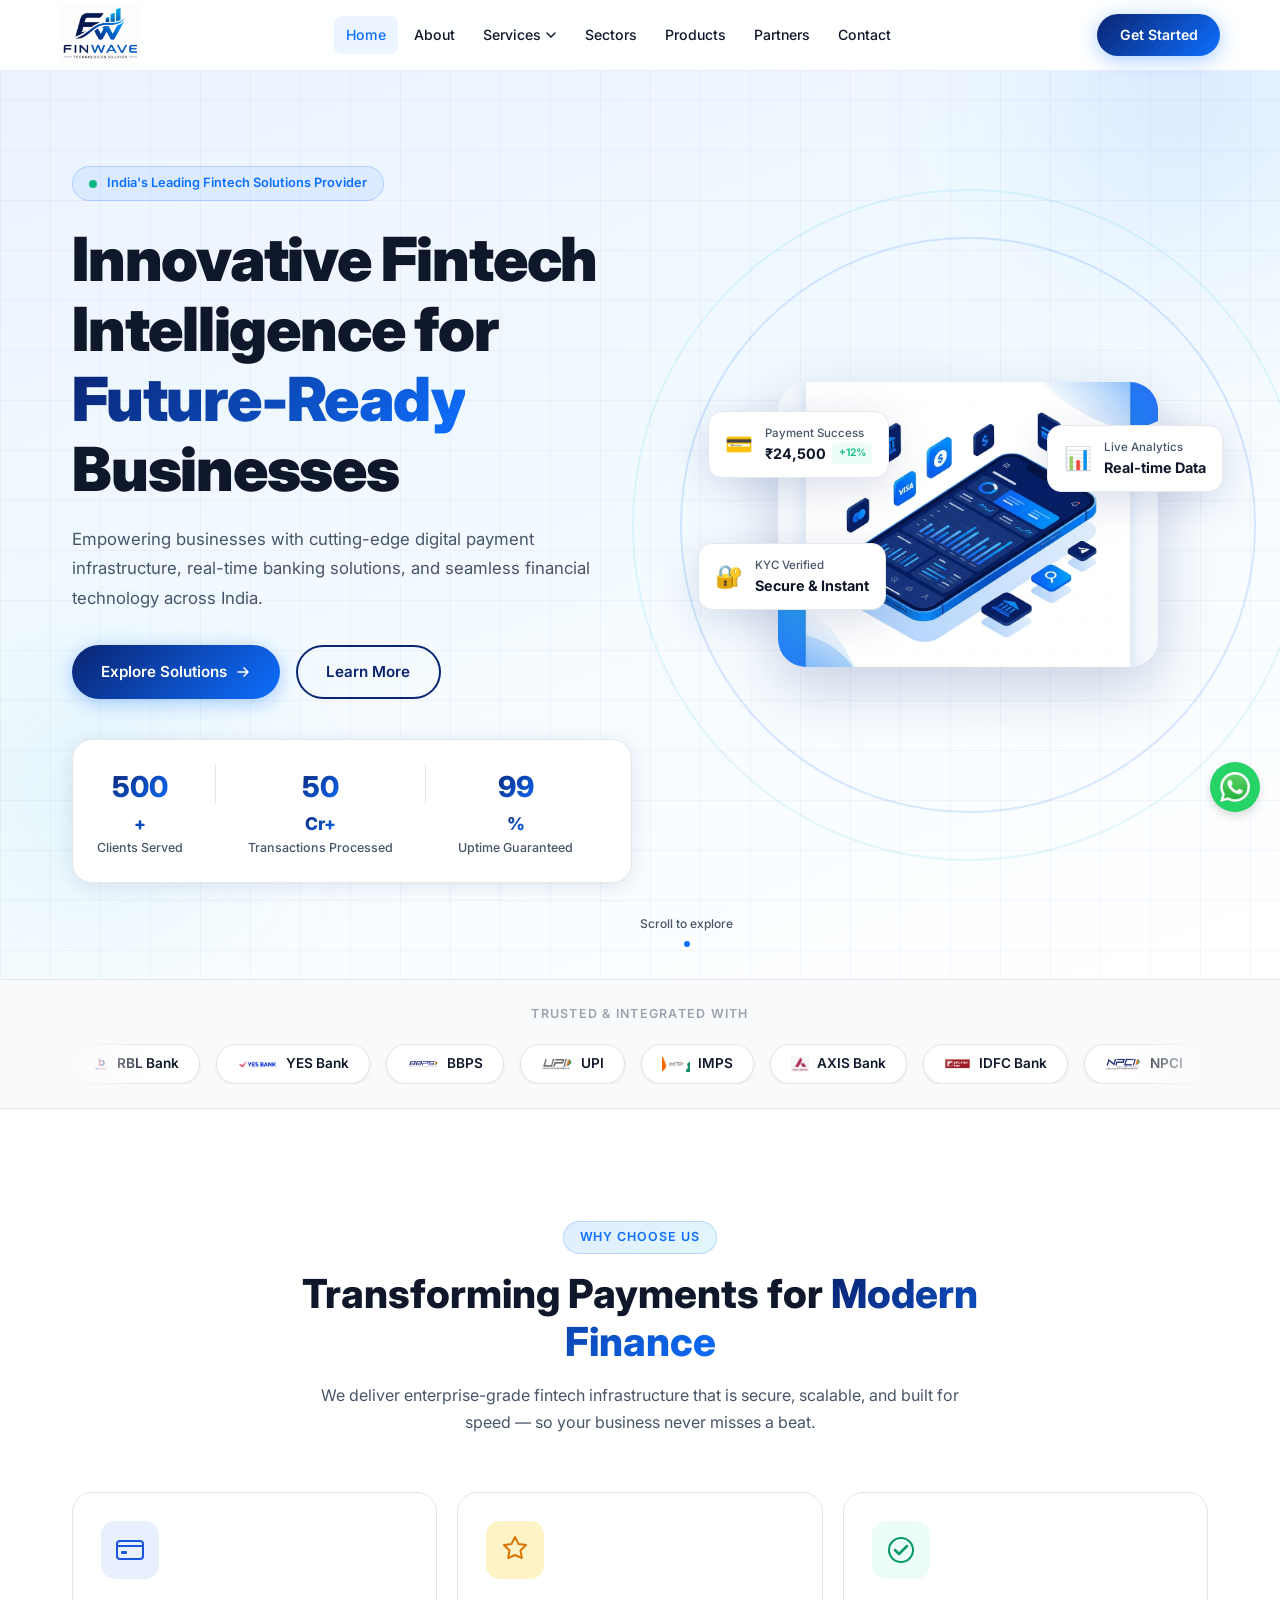
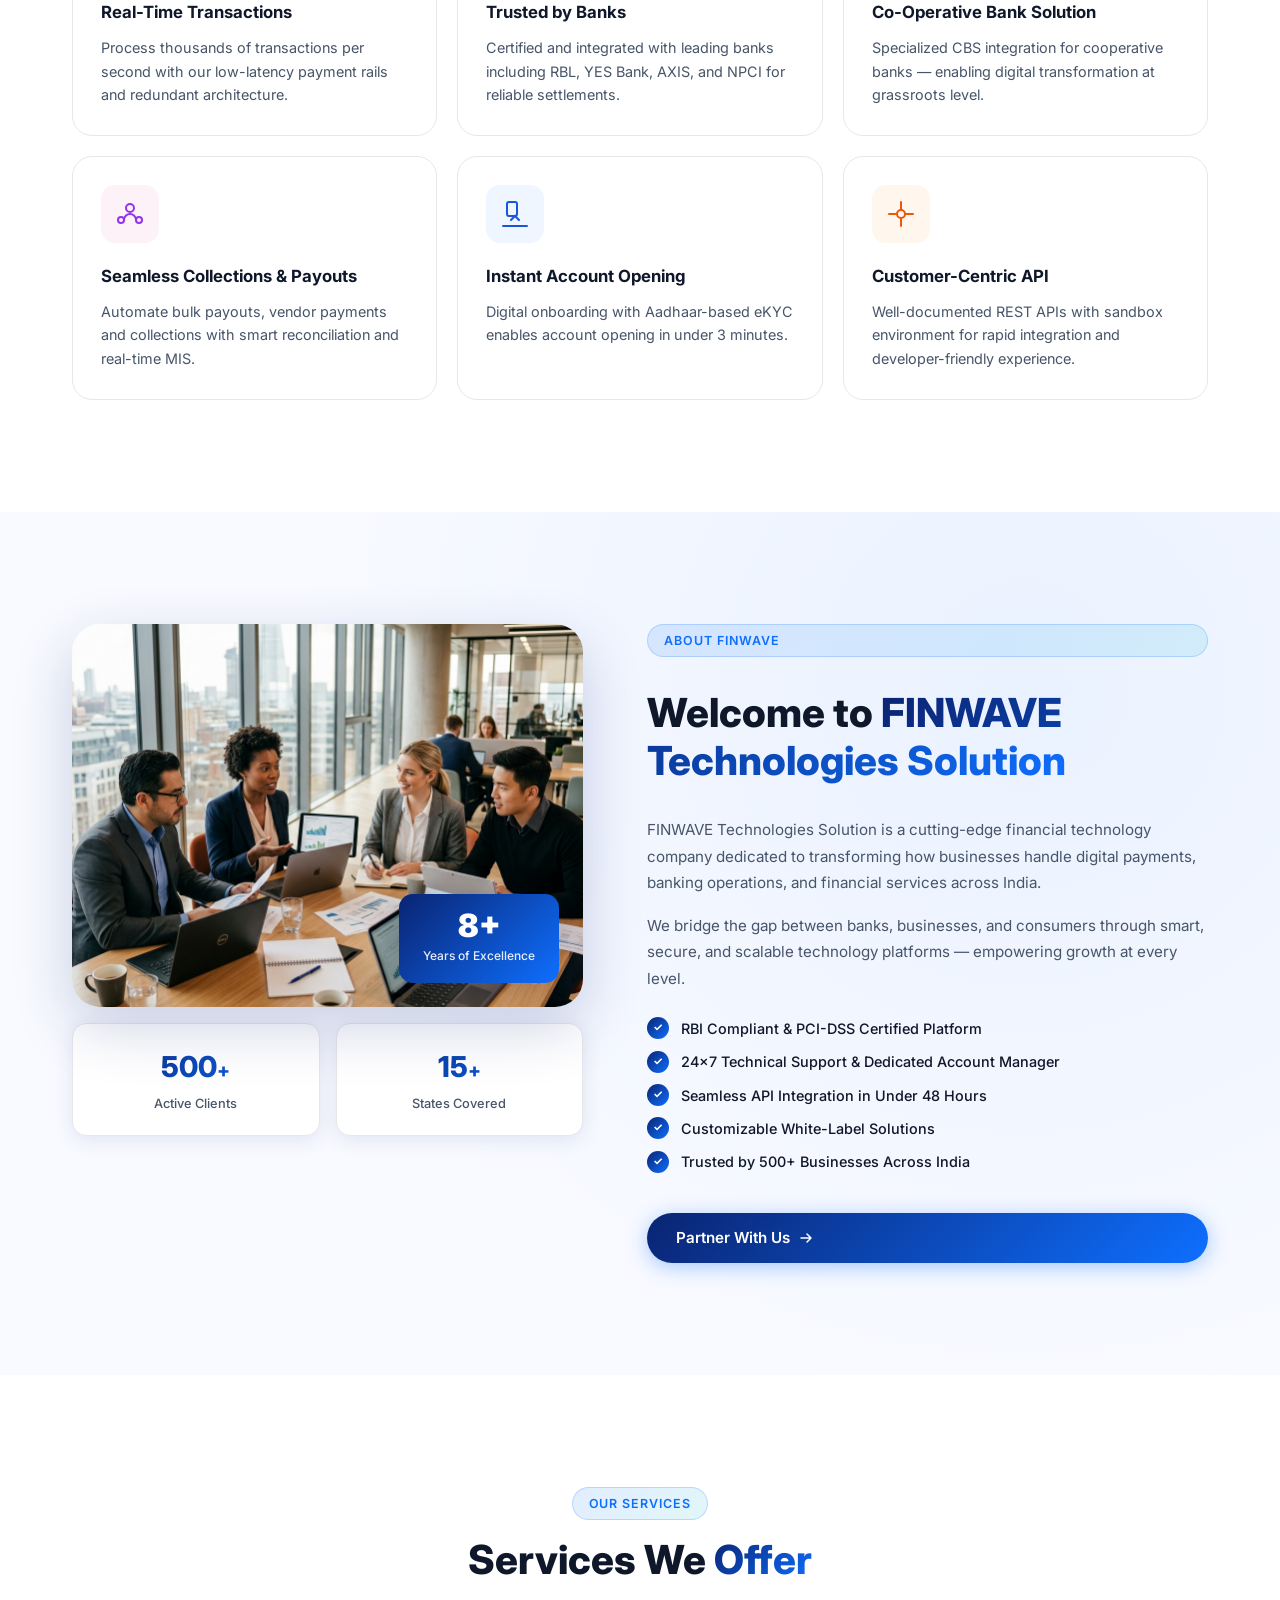
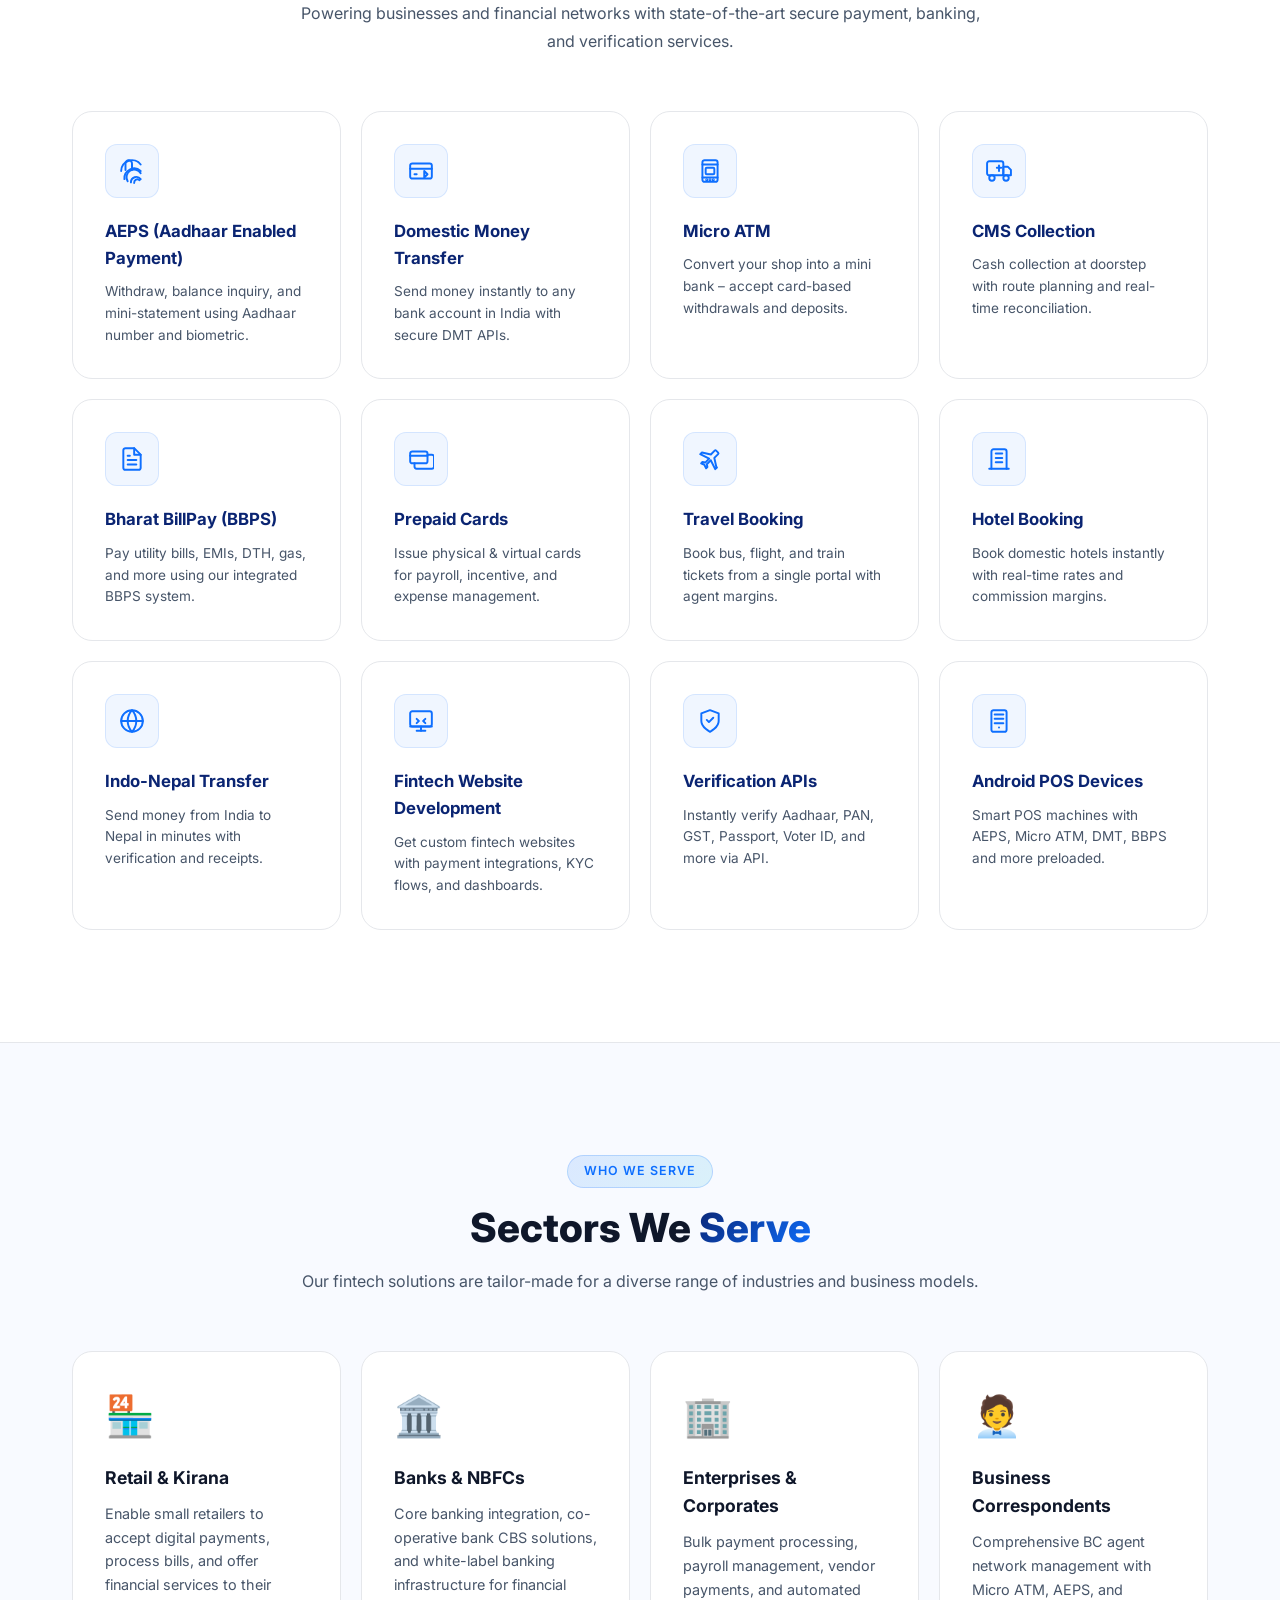
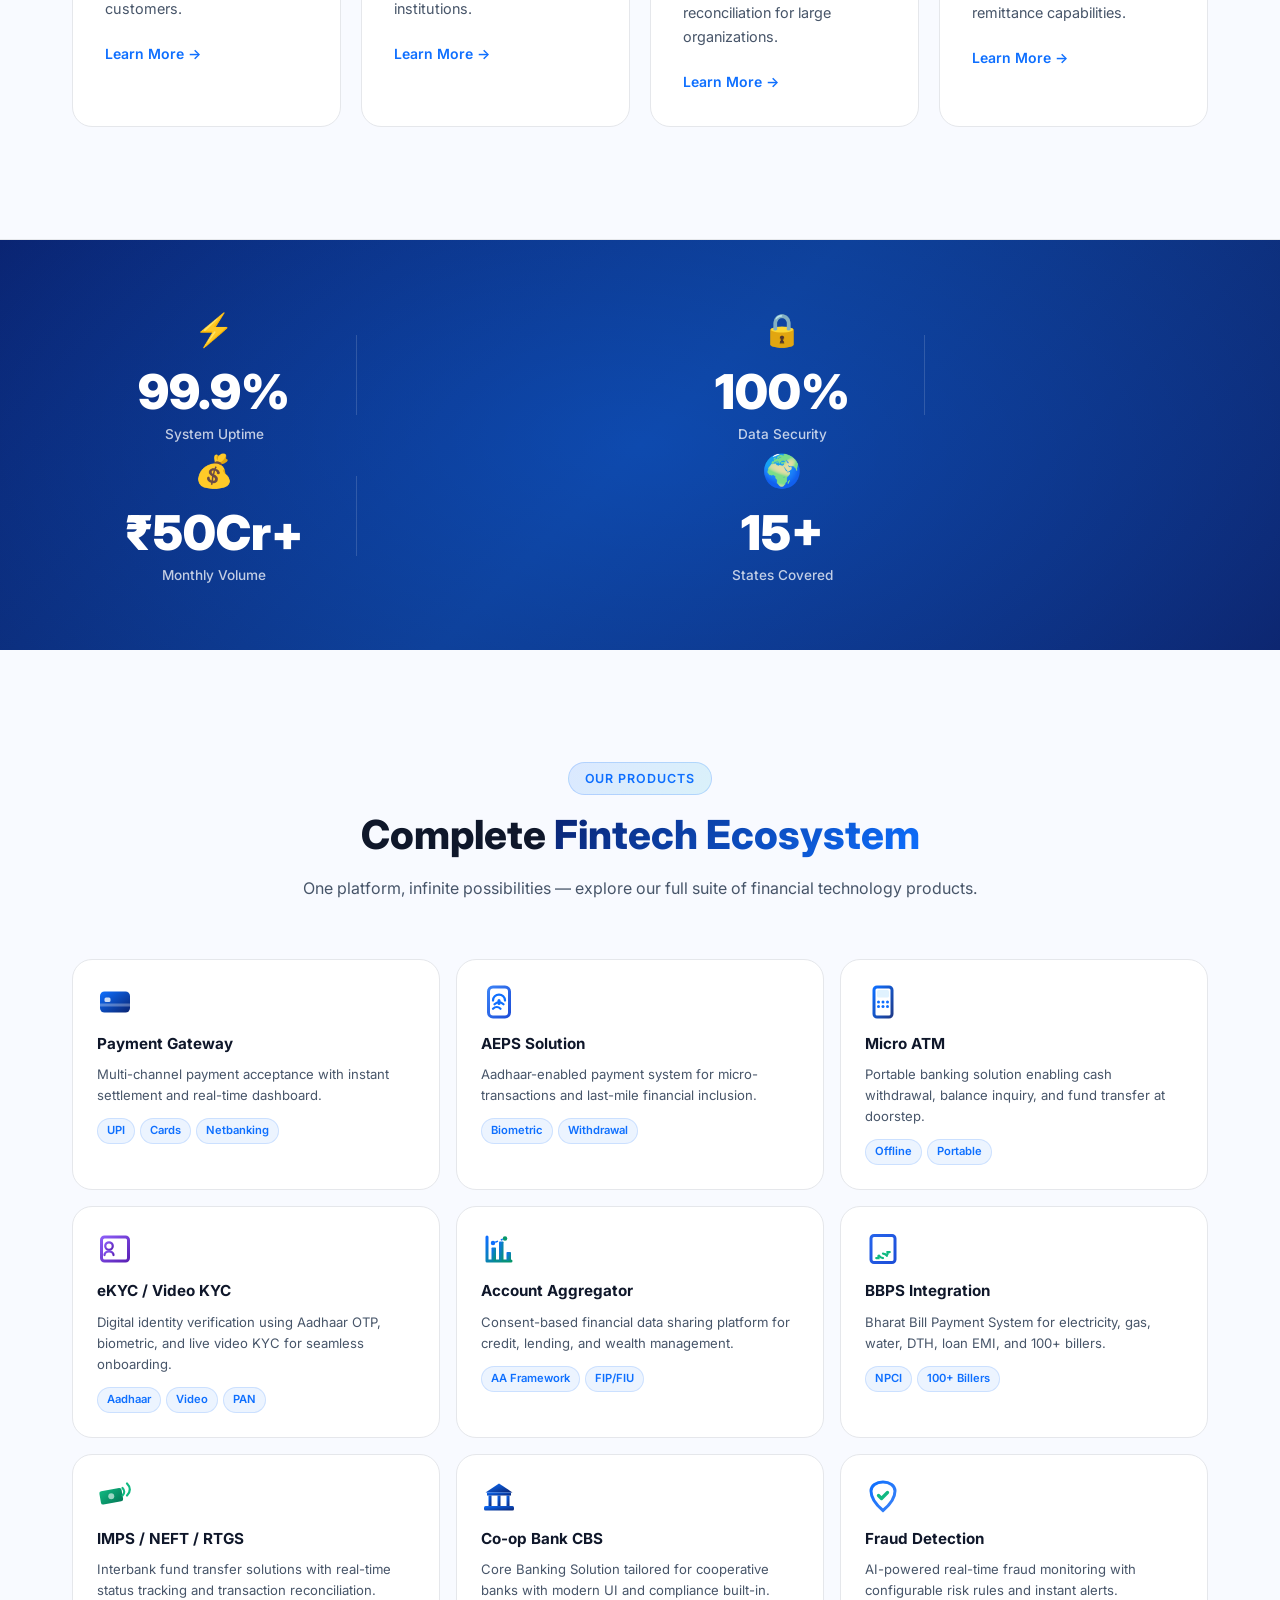
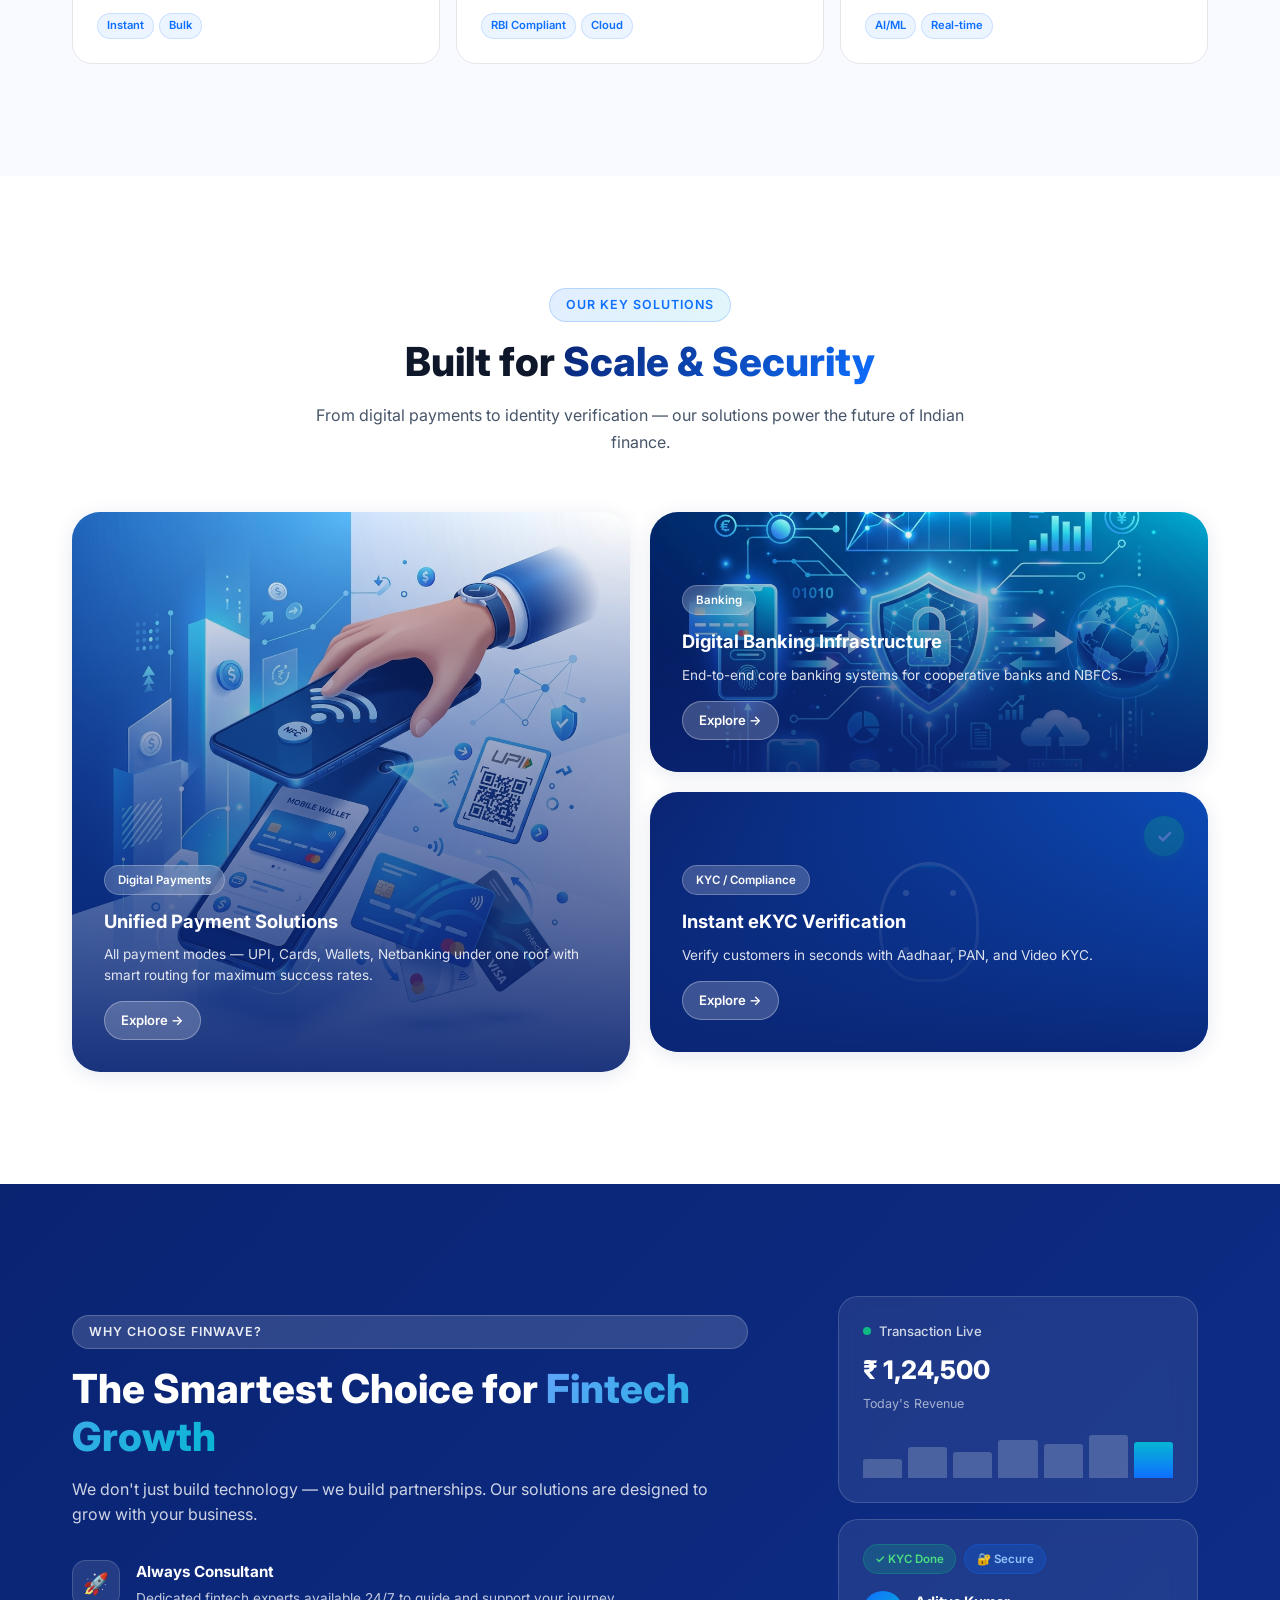
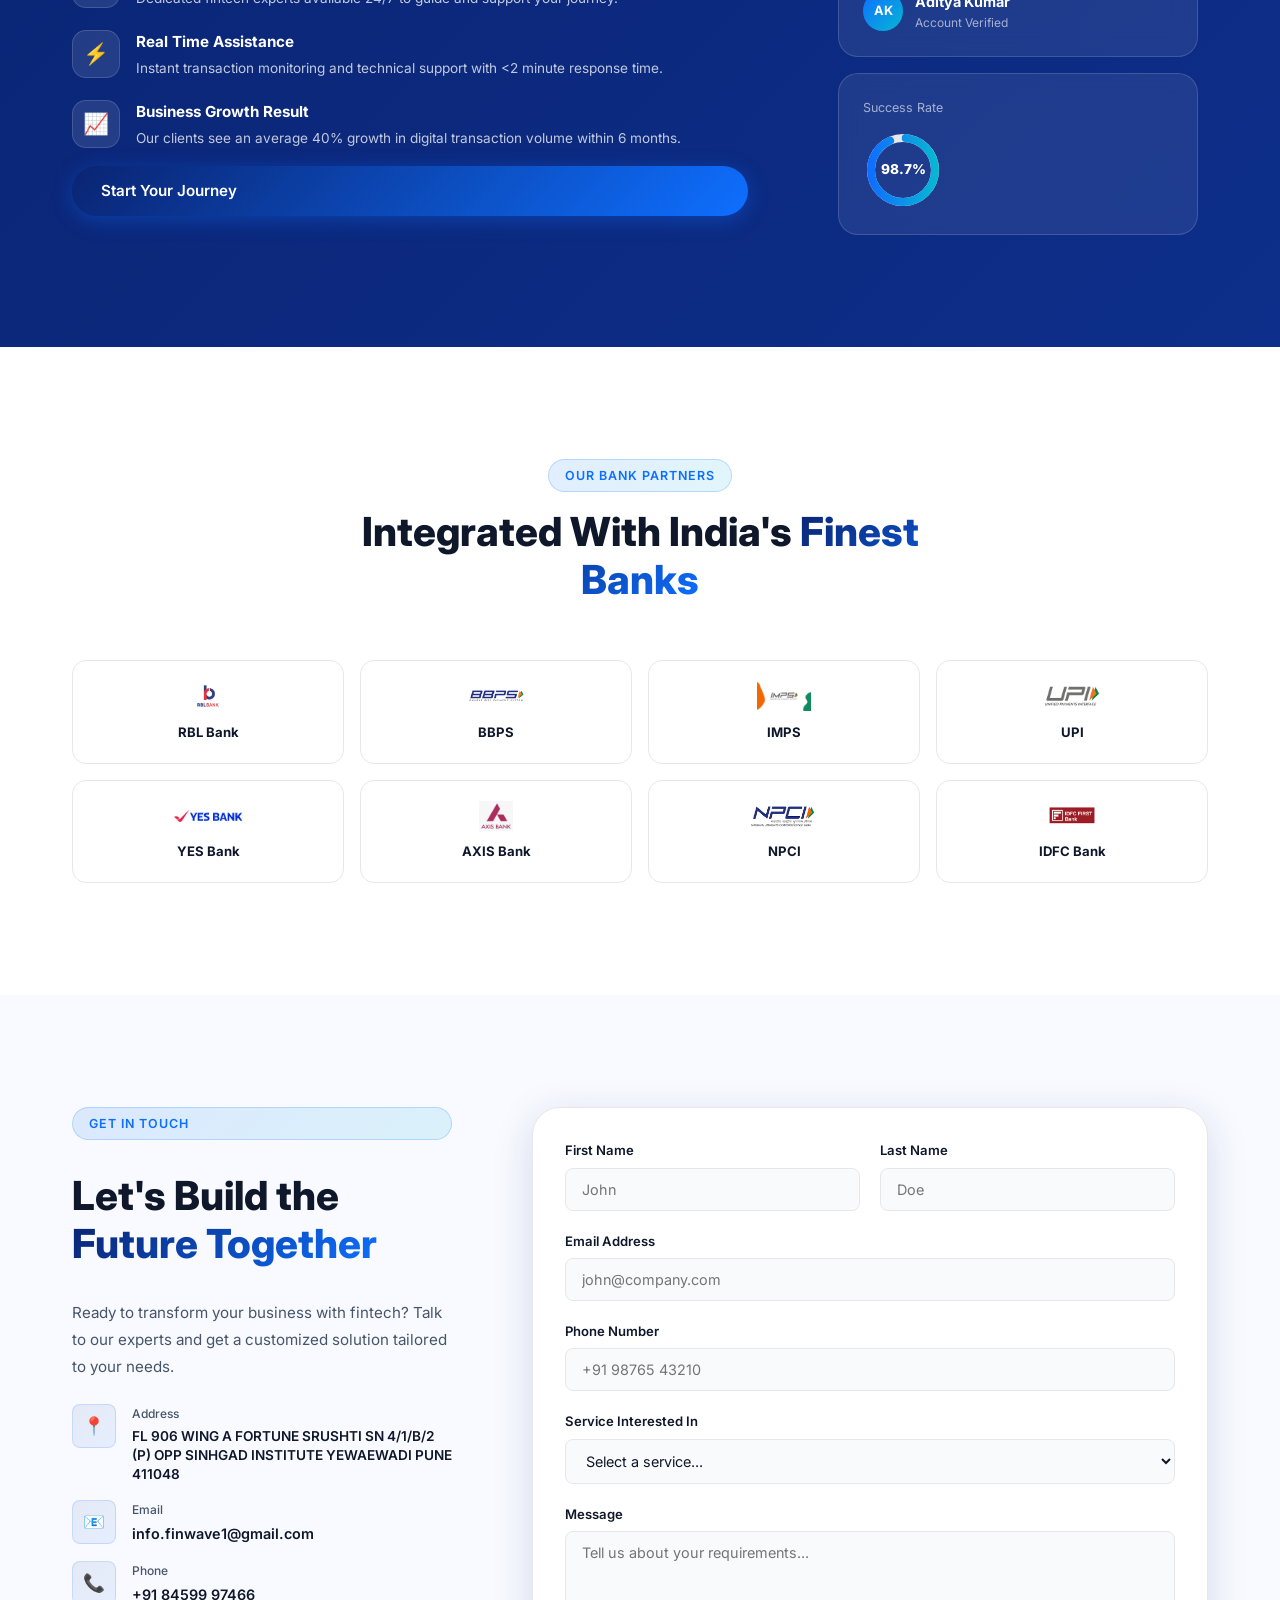
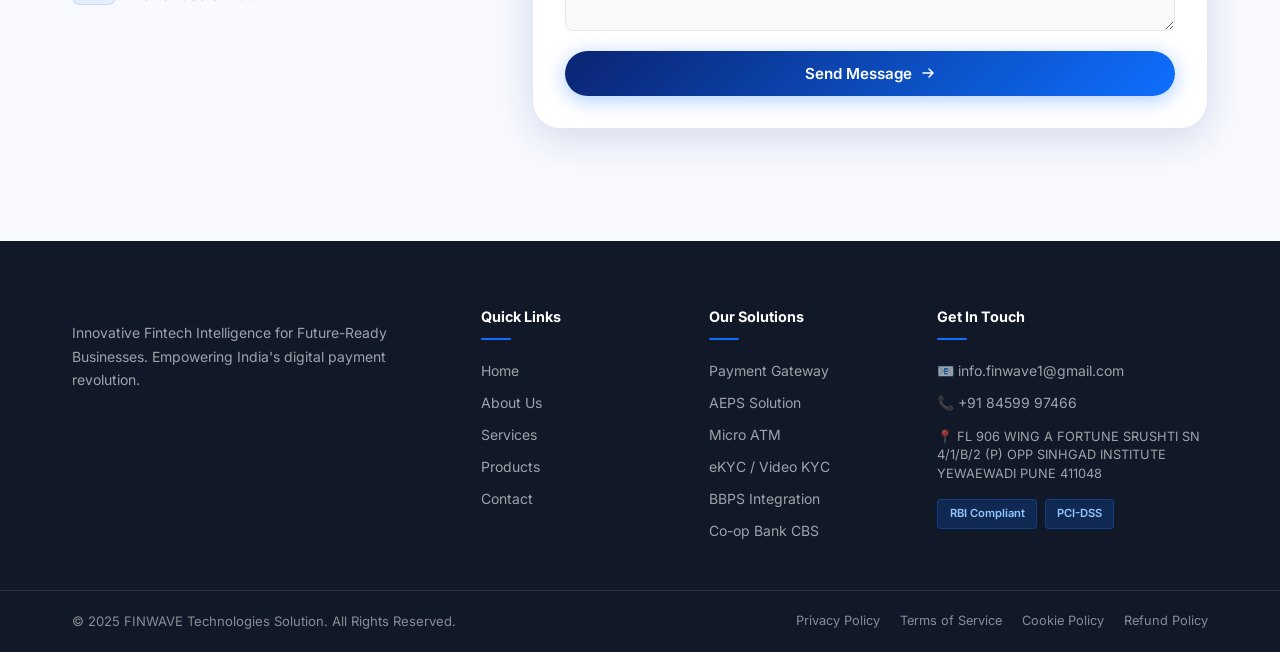
==== commit 30a04cb7: "added policies" ====
--- a/index.html
+++ b/index.html
@@ -1192,9 +1192,10 @@
       <div class="container footer-bottom-inner">
         <p>© 2025 FINWAVE Technologies Solution. All Rights Reserved.</p>
         <div class="footer-bottom-links">
-          <a href="#">Privacy Policy</a>
-          <a href="#">Terms of Service</a>
-          <a href="#">Cookie Policy</a>
+          <a href="policy.html?tab=privacy">Privacy Policy</a>
+          <a href="policy.html?tab=terms">Terms of Service</a>
+          <a href="policy.html?tab=cookies">Cookie Policy</a>
+          <a href="policy.html?tab=refund">Refund Policy</a>
         </div>
       </div>
     </div>
--- a/style.css
+++ b/style.css
@@ -3999,4 +3999,145 @@
     width: 24px;
     height: 24px;
   }
+}
+
+/* ===============================================================
+   POLICY PAGE
+   =============================================================== */
+.policy-page {
+  padding-top: 120px;
+  background: var(--off-white);
+  min-height: 100vh;
+}
+
+.policy-container {
+  display: grid;
+  grid-template-columns: 1fr;
+  gap: 2rem;
+  padding-bottom: 5rem;
+}
+
+@media (min-width: 900px) {
+  .policy-container {
+    grid-template-columns: 280px 1fr;
+  }
+}
+
+.policy-sidebar {
+  background: white;
+  border: 1.5px solid var(--gray-200);
+  border-radius: var(--radius-xl);
+  padding: 1.5rem;
+  height: fit-content;
+  position: sticky;
+  top: 100px;
+  box-shadow: var(--shadow-sm);
+}
+
+.policy-nav-list {
+  display: flex;
+  flex-direction: column;
+  gap: 0.5rem;
+  list-style: none;
+  padding: 0;
+  margin: 0;
+}
+
+.policy-nav-item {
+  width: 100%;
+}
+
+.policy-nav-btn {
+  width: 100%;
+  text-align: left;
+  padding: 0.8rem 1.25rem;
+  background: none;
+  border: none;
+  border-radius: var(--radius-md);
+  font-size: 0.92rem;
+  font-weight: 600;
+  color: var(--text-sub);
+  cursor: pointer;
+  transition: var(--transition);
+  display: flex;
+  align-items: center;
+  gap: 0.75rem;
+}
+
+.policy-nav-btn:hover {
+  background: var(--gray-100);
+  color: var(--primary);
+}
+
+.policy-nav-btn.active {
+  background: rgba(14, 111, 255, 0.08);
+  color: var(--accent);
+}
+
+.policy-nav-btn svg {
+  width: 18px;
+  height: 18px;
+  stroke: currentColor;
+  fill: none;
+  flex-shrink: 0;
+  transition: var(--transition);
+}
+
+.policy-content-card {
+  background: white;
+  border: 1.5px solid var(--gray-200);
+  border-radius: var(--radius-xl);
+  padding: 2.5rem;
+  box-shadow: var(--shadow-sm);
+}
+
+.policy-pane {
+  display: none;
+  animation: fadeIn 0.4s ease;
+}
+
+.policy-pane.active {
+  display: block;
+}
+
+.policy-pane h2 {
+  font-family: 'Outfit', sans-serif;
+  font-size: 2rem;
+  font-weight: 800;
+  color: var(--text-main);
+  margin-bottom: 0.5rem;
+}
+
+.policy-date {
+  font-size: 0.85rem;
+  color: var(--text-muted);
+  margin-bottom: 1.5rem;
+  display: block;
+}
+
+.policy-pane h3 {
+  font-size: 1.15rem;
+  font-weight: 700;
+  color: var(--text-main);
+  margin-top: 1.5rem;
+  margin-bottom: 0.75rem;
+}
+
+.policy-pane p {
+  font-size: 0.95rem;
+  color: var(--text-sub);
+  line-height: 1.75;
+  margin-bottom: 1rem;
+}
+
+.policy-pane ul, .policy-pane ol {
+  padding-left: 1.5rem;
+  margin-bottom: 1.25rem;
+}
+
+.policy-pane li {
+  font-size: 0.95rem;
+  color: var(--text-sub);
+  line-height: 1.75;
+  margin-bottom: 0.5rem;
 }
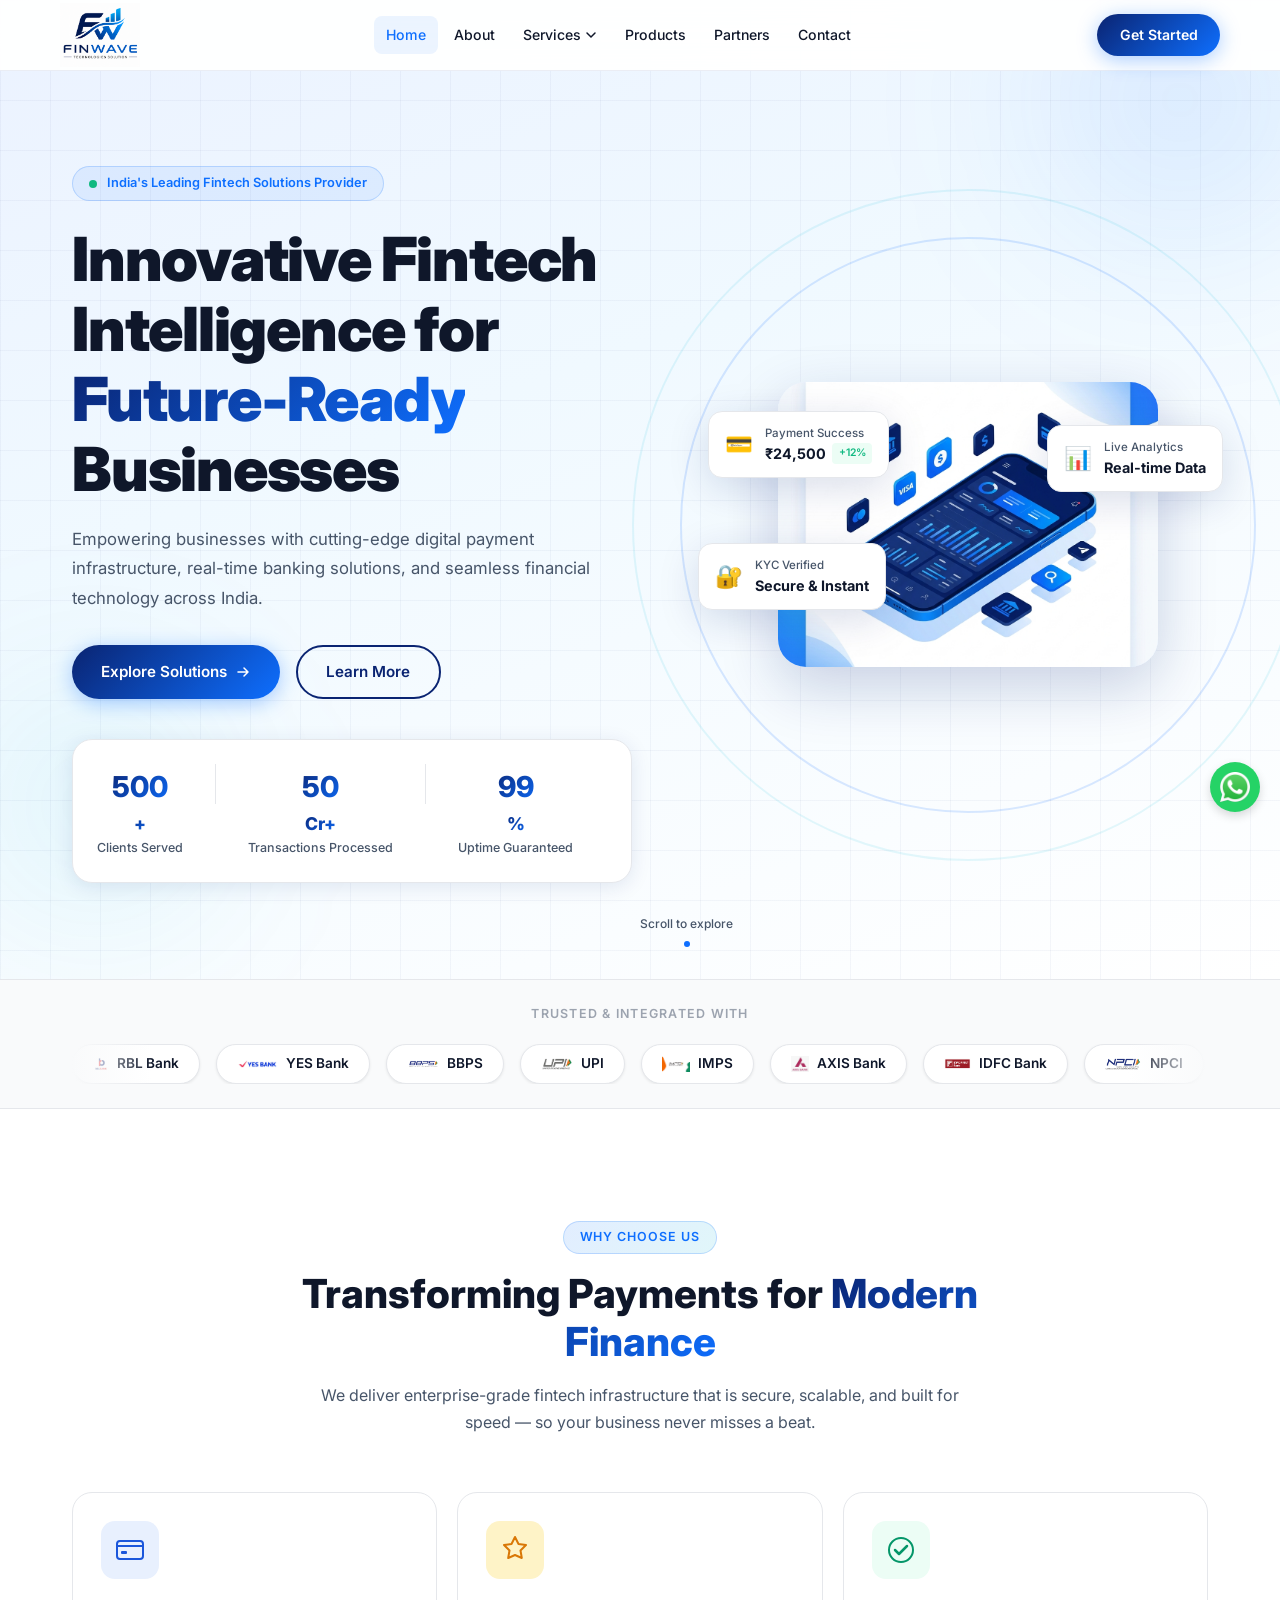
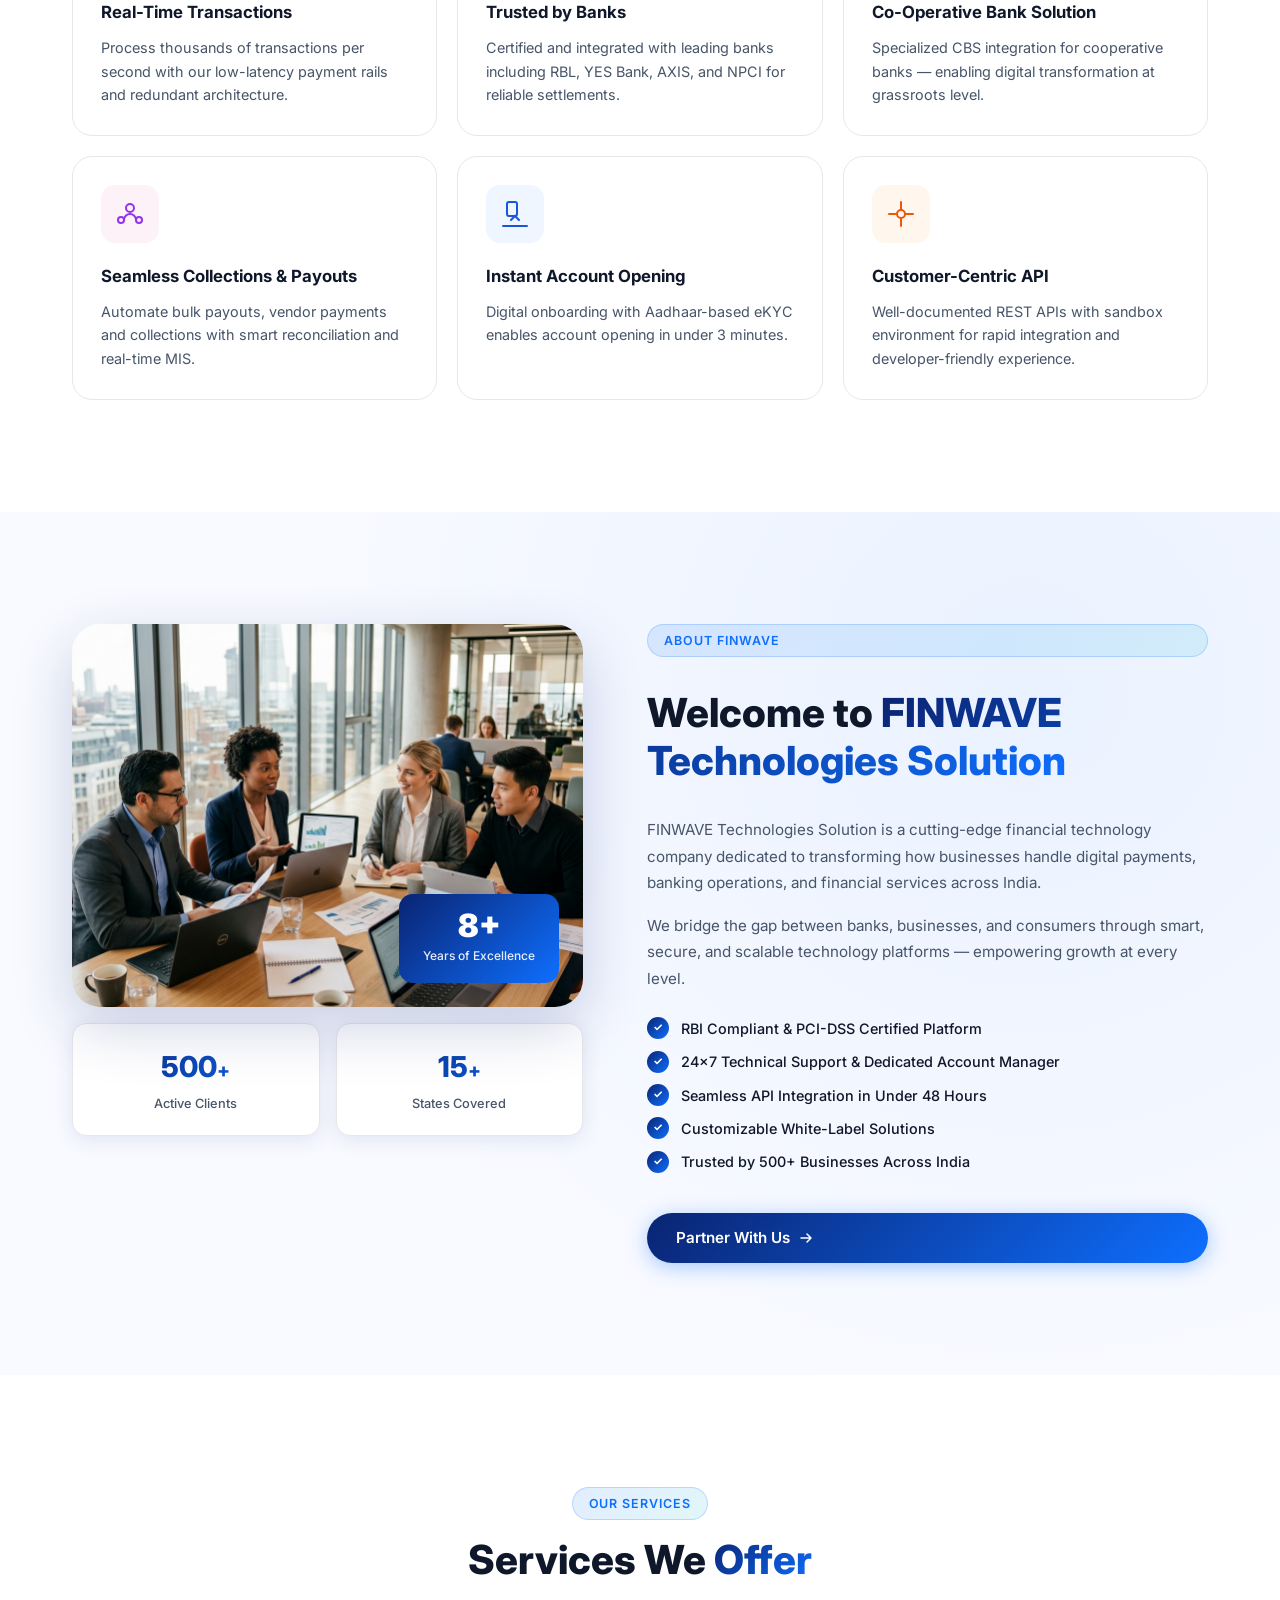
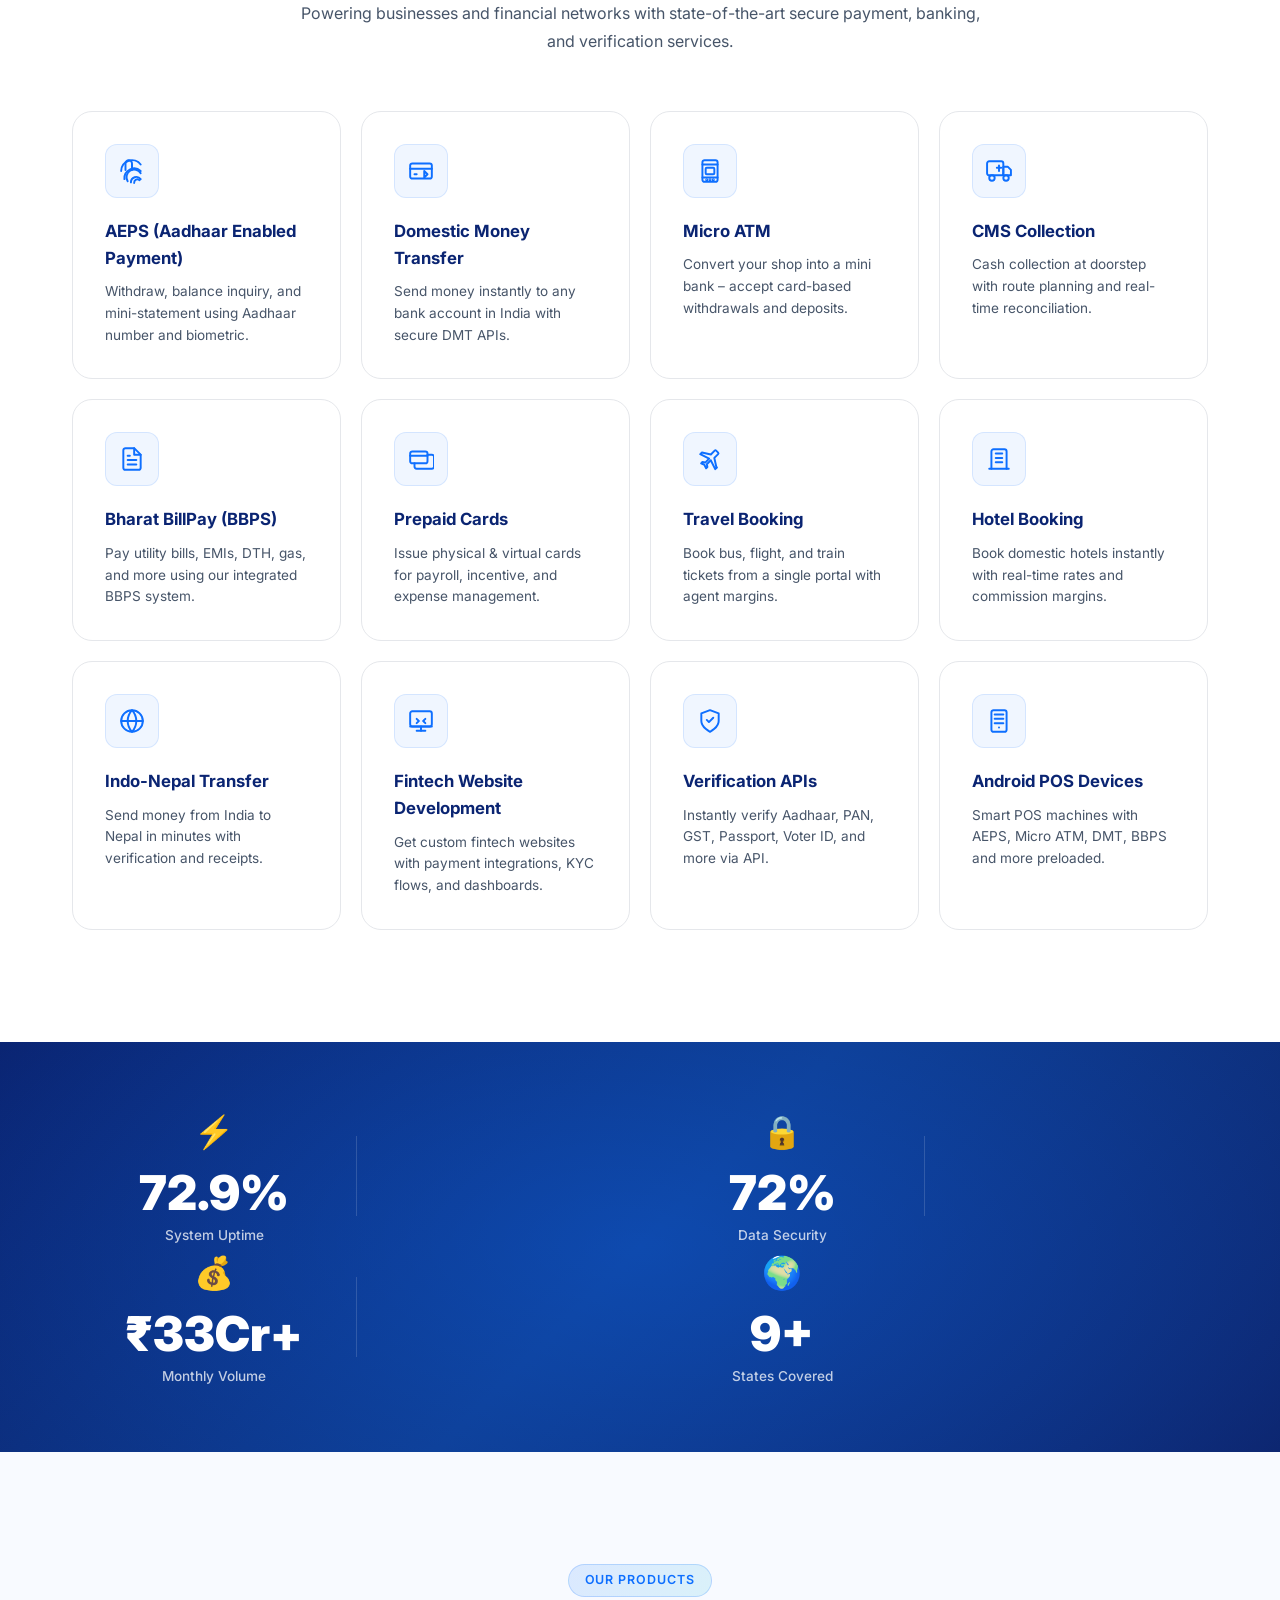
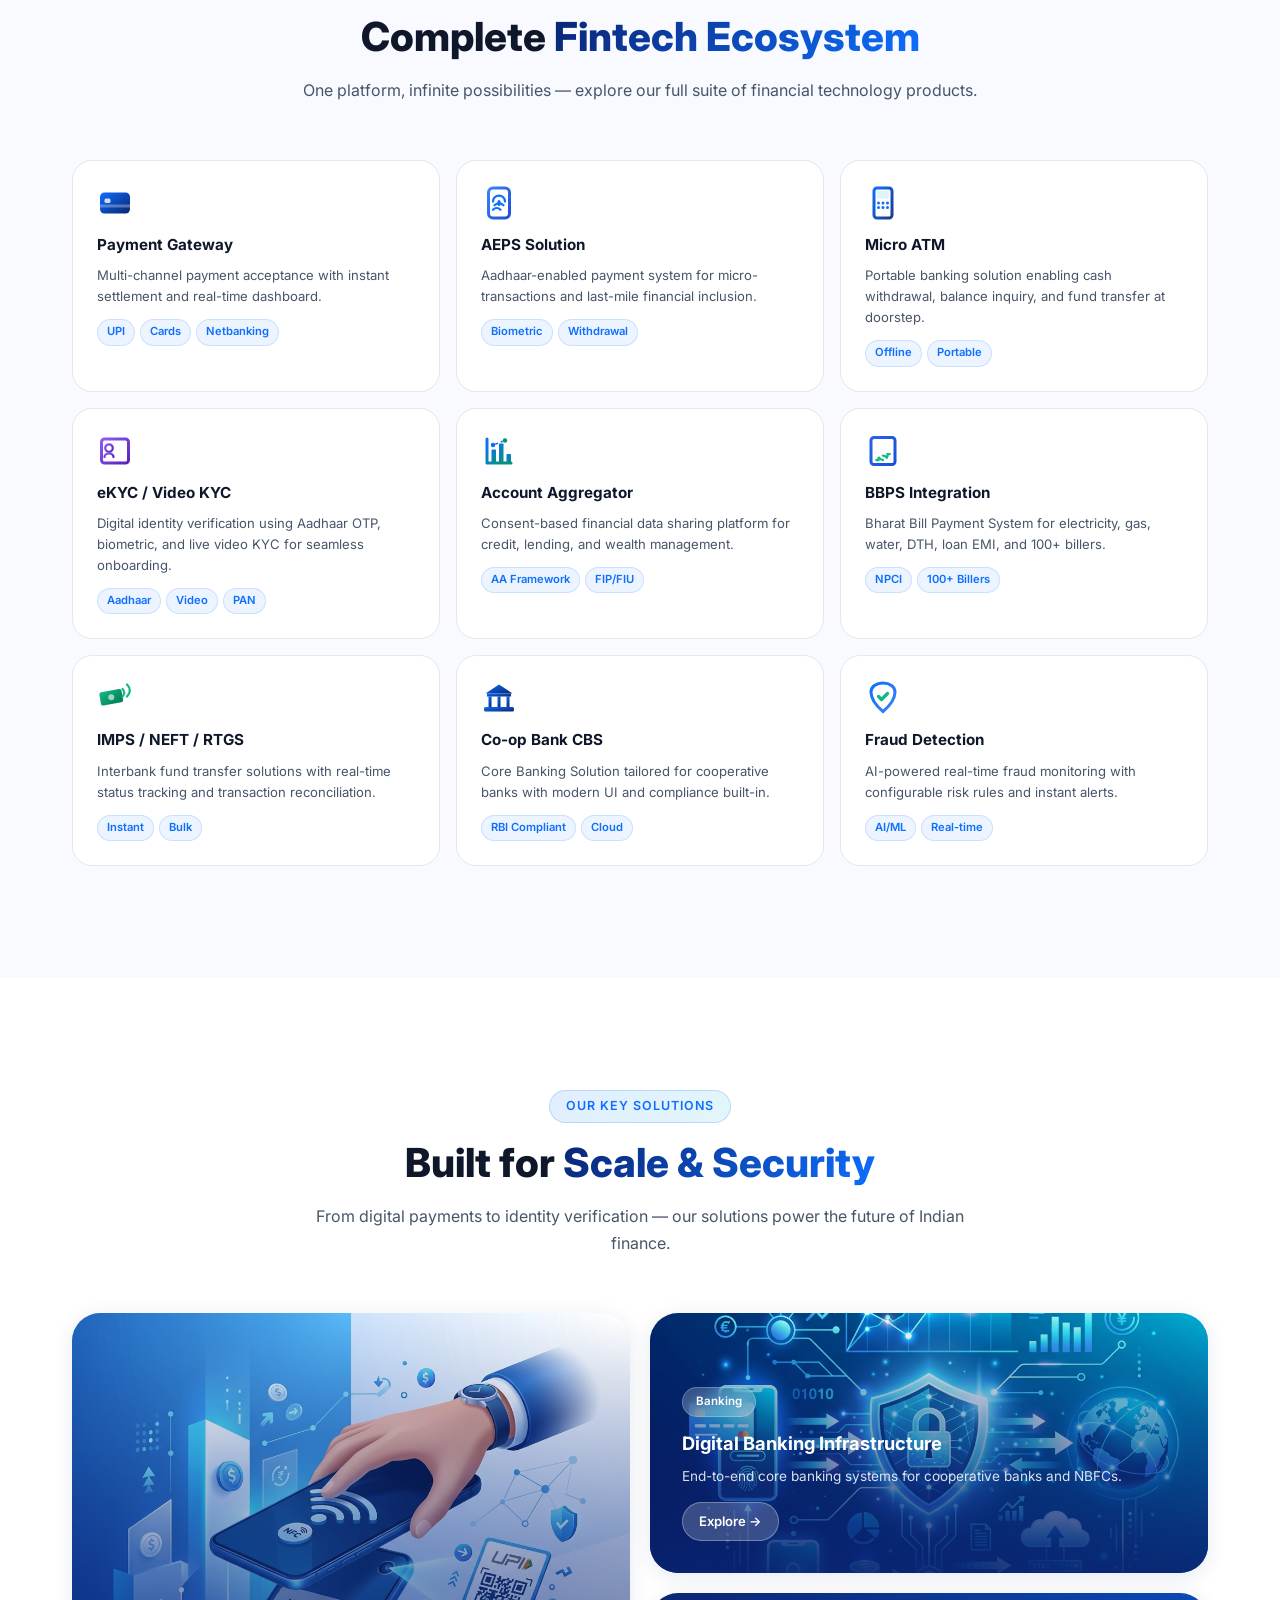
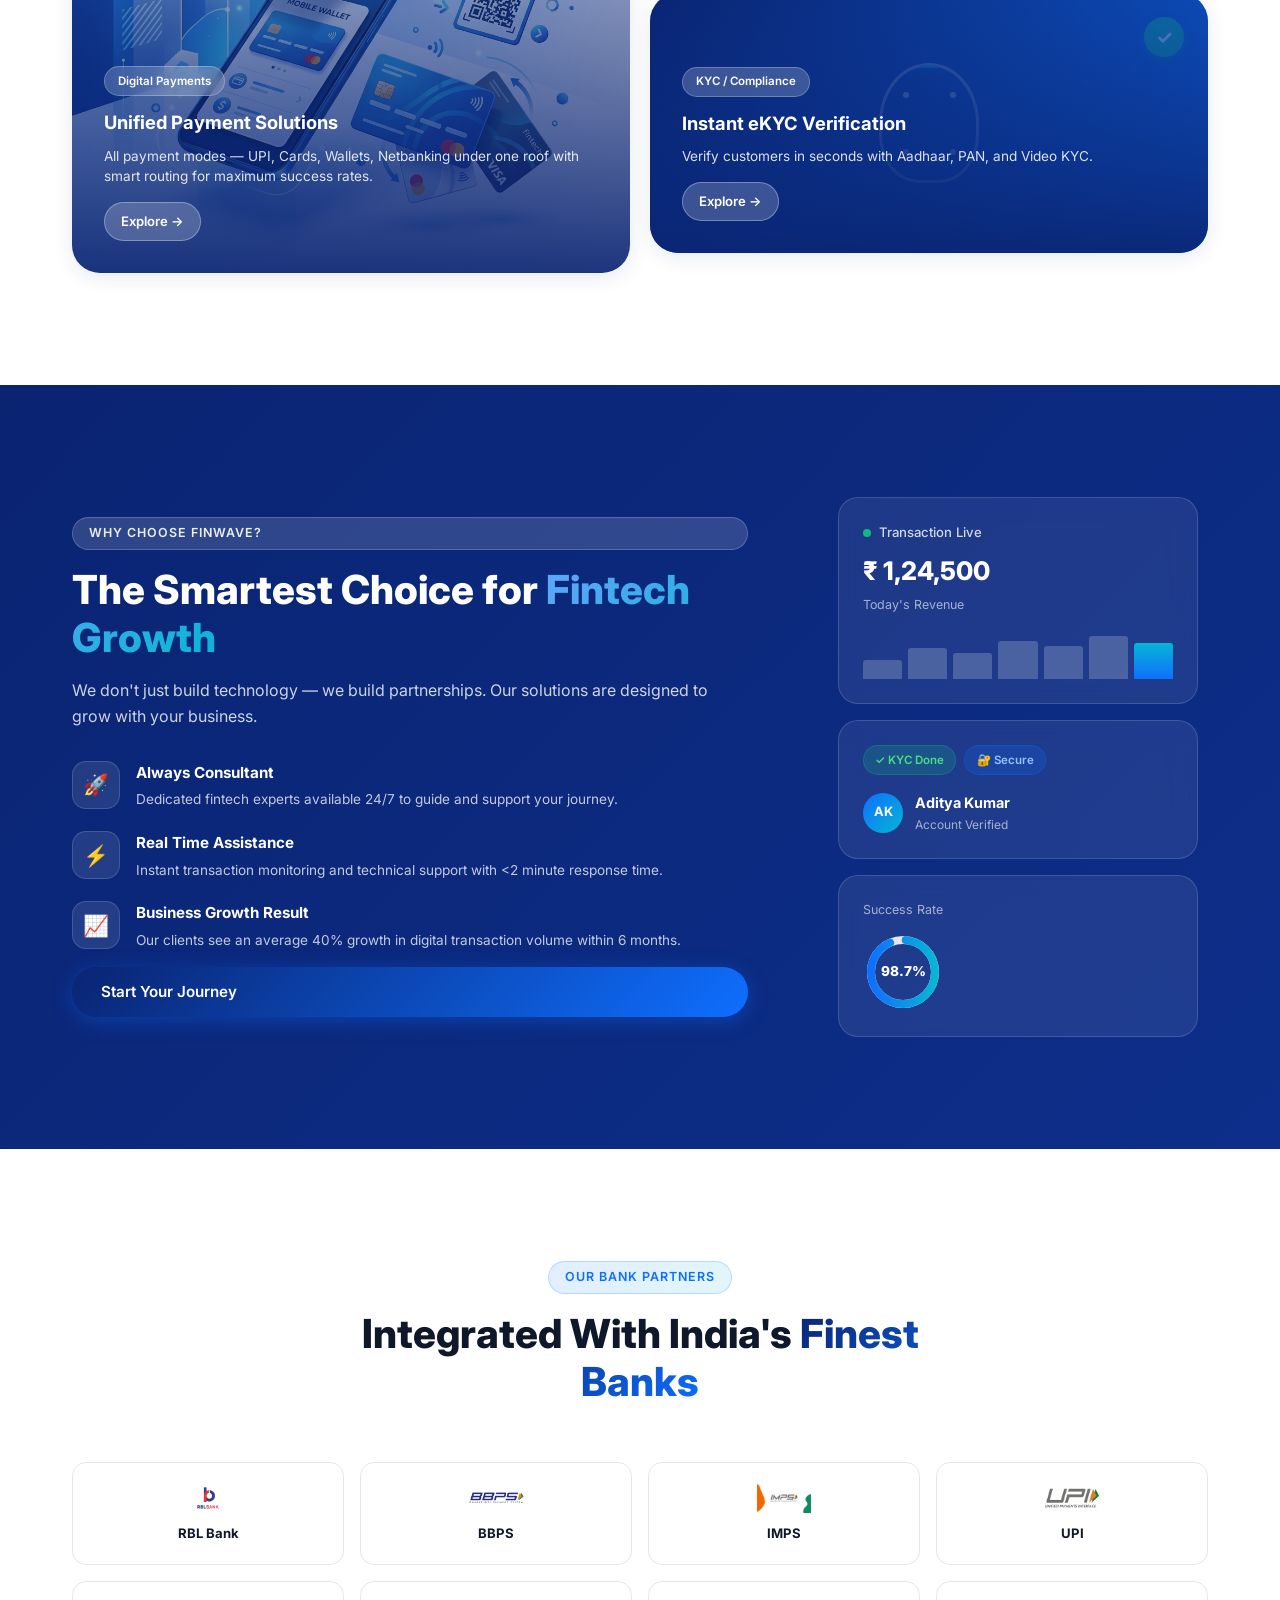
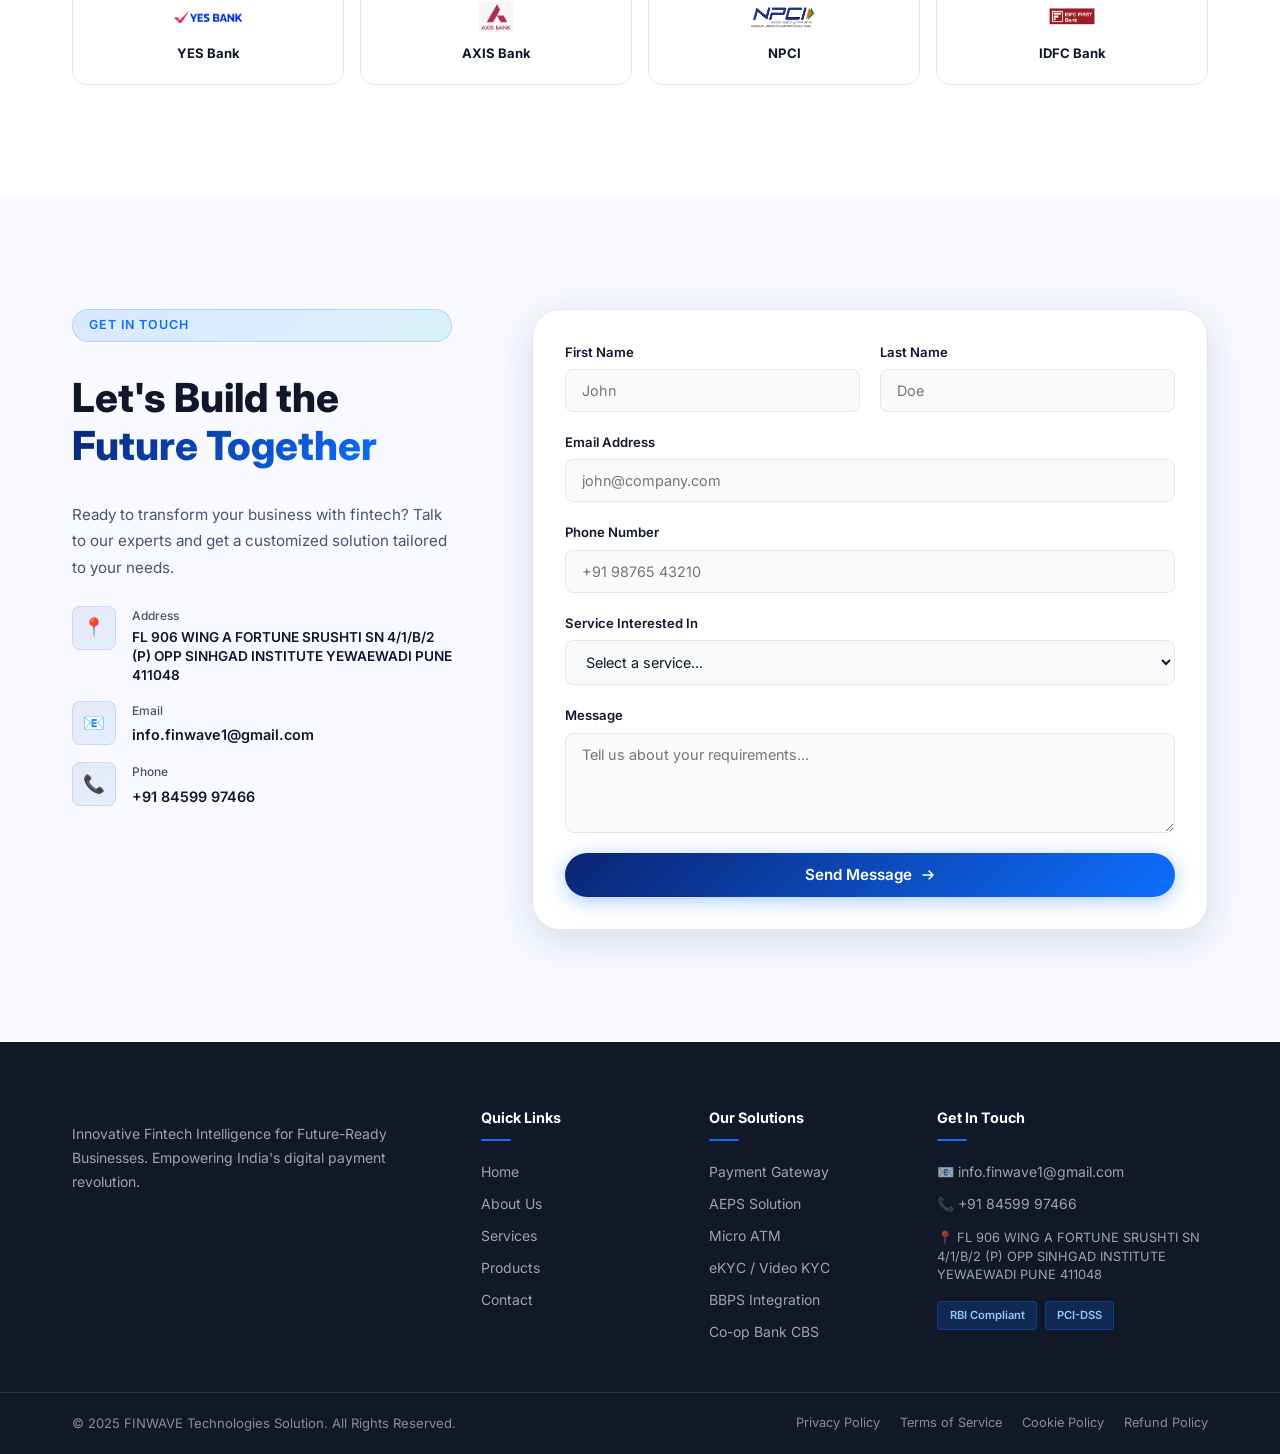
==== commit 7600cb38: "removed sectors section" ====
--- a/index.html
+++ b/index.html
@@ -58,7 +58,6 @@
             <li><a href="service.html?service=pos">Android POS Devices</a></li>
           </ul>
         </li>
-        <li><a href="#sectors" class="nav-link">Sectors</a></li>
         <li><a href="#products" class="nav-link">Products</a></li>
         <li><a href="#partners" class="nav-link">Partners</a></li>
         <li><a href="#contact" class="nav-link">Contact</a></li>
@@ -554,46 +553,6 @@
     </div>
   </section>
 
-  <!-- ===================== WE SERVE FOR (SECTORS) ===================== -->
-  <section id="sectors" class="section-pad sectors-section">
-    <div class="container">
-      <div class="section-header" data-aos="fade-up">
-        <span class="section-tag">Who We Serve</span>
-        <h2 class="section-title">Sectors We <span class="gradient-text">Serve</span></h2>
-        <p class="section-desc">Our fintech solutions are tailor-made for a diverse range of industries and business
-          models.</p>
-      </div>
-      <div class="sectors-grid">
-        <div class="sector-card" data-aos="zoom-in" data-aos-delay="0">
-          <div class="sector-icon">🏪</div>
-          <h3>Retail & Kirana</h3>
-          <p>Enable small retailers to accept digital payments, process bills, and offer financial services to their
-            customers.</p>
-          <a href="#contact" class="serve-link">Learn More →</a>
-        </div>
-        <div class="sector-card" data-aos="zoom-in" data-aos-delay="80">
-          <div class="sector-icon">🏛️</div>
-          <h3>Banks & NBFCs</h3>
-          <p>Core banking integration, co-operative bank CBS solutions, and white-label banking infrastructure for
-            financial institutions.</p>
-          <a href="#contact" class="serve-link">Learn More →</a>
-        </div>
-        <div class="sector-card" data-aos="zoom-in" data-aos-delay="160">
-          <div class="sector-icon">🏢</div>
-          <h3>Enterprises & Corporates</h3>
-          <p>Bulk payment processing, payroll management, vendor payments, and automated reconciliation for large
-            organizations.</p>
-          <a href="#contact" class="serve-link">Learn More →</a>
-        </div>
-        <div class="sector-card" data-aos="zoom-in" data-aos-delay="240">
-          <div class="sector-icon">🧑‍💼</div>
-          <h3>Business Correspondents</h3>
-          <p>Comprehensive BC agent network management with Micro ATM, AEPS, and remittance capabilities.</p>
-          <a href="#contact" class="serve-link">Learn More →</a>
-        </div>
-      </div>
-    </div>
-  </section>
 
   <!-- ===================== STATS ===================== -->
   <section class="stats-section">
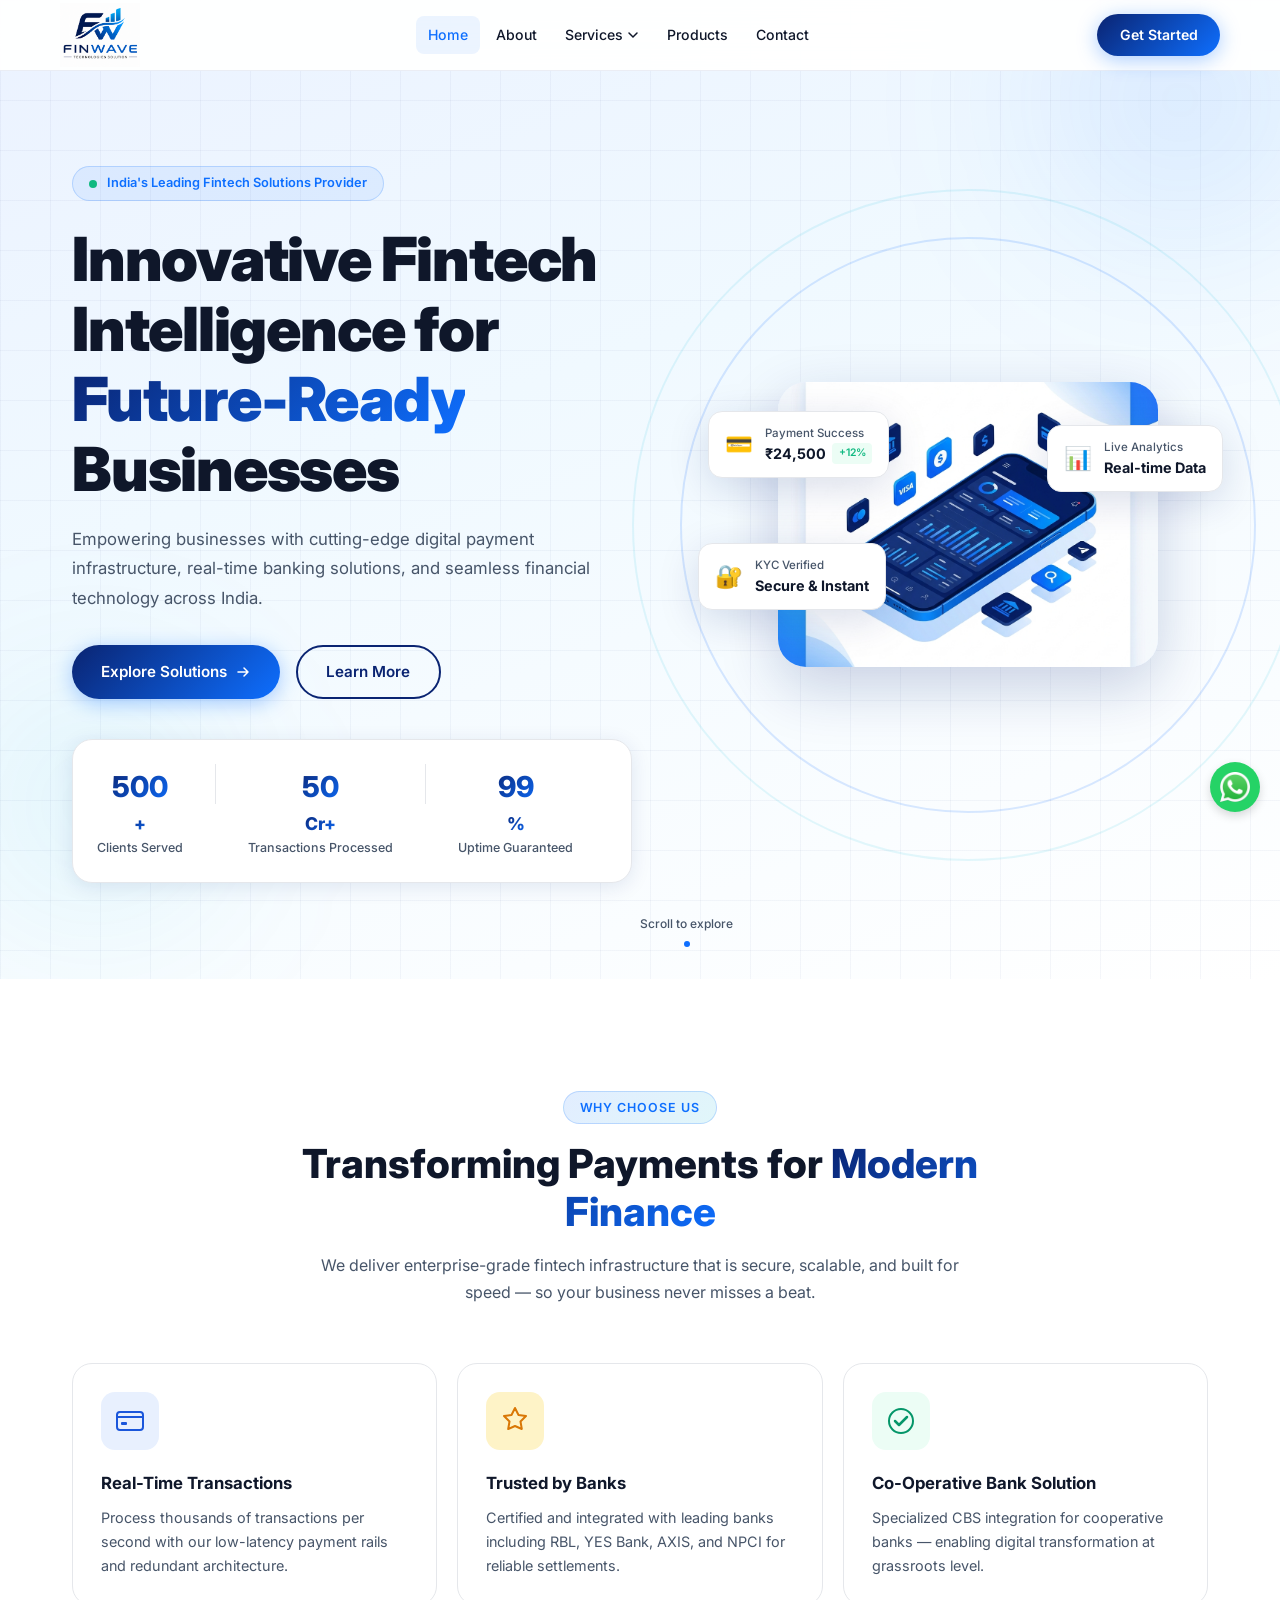
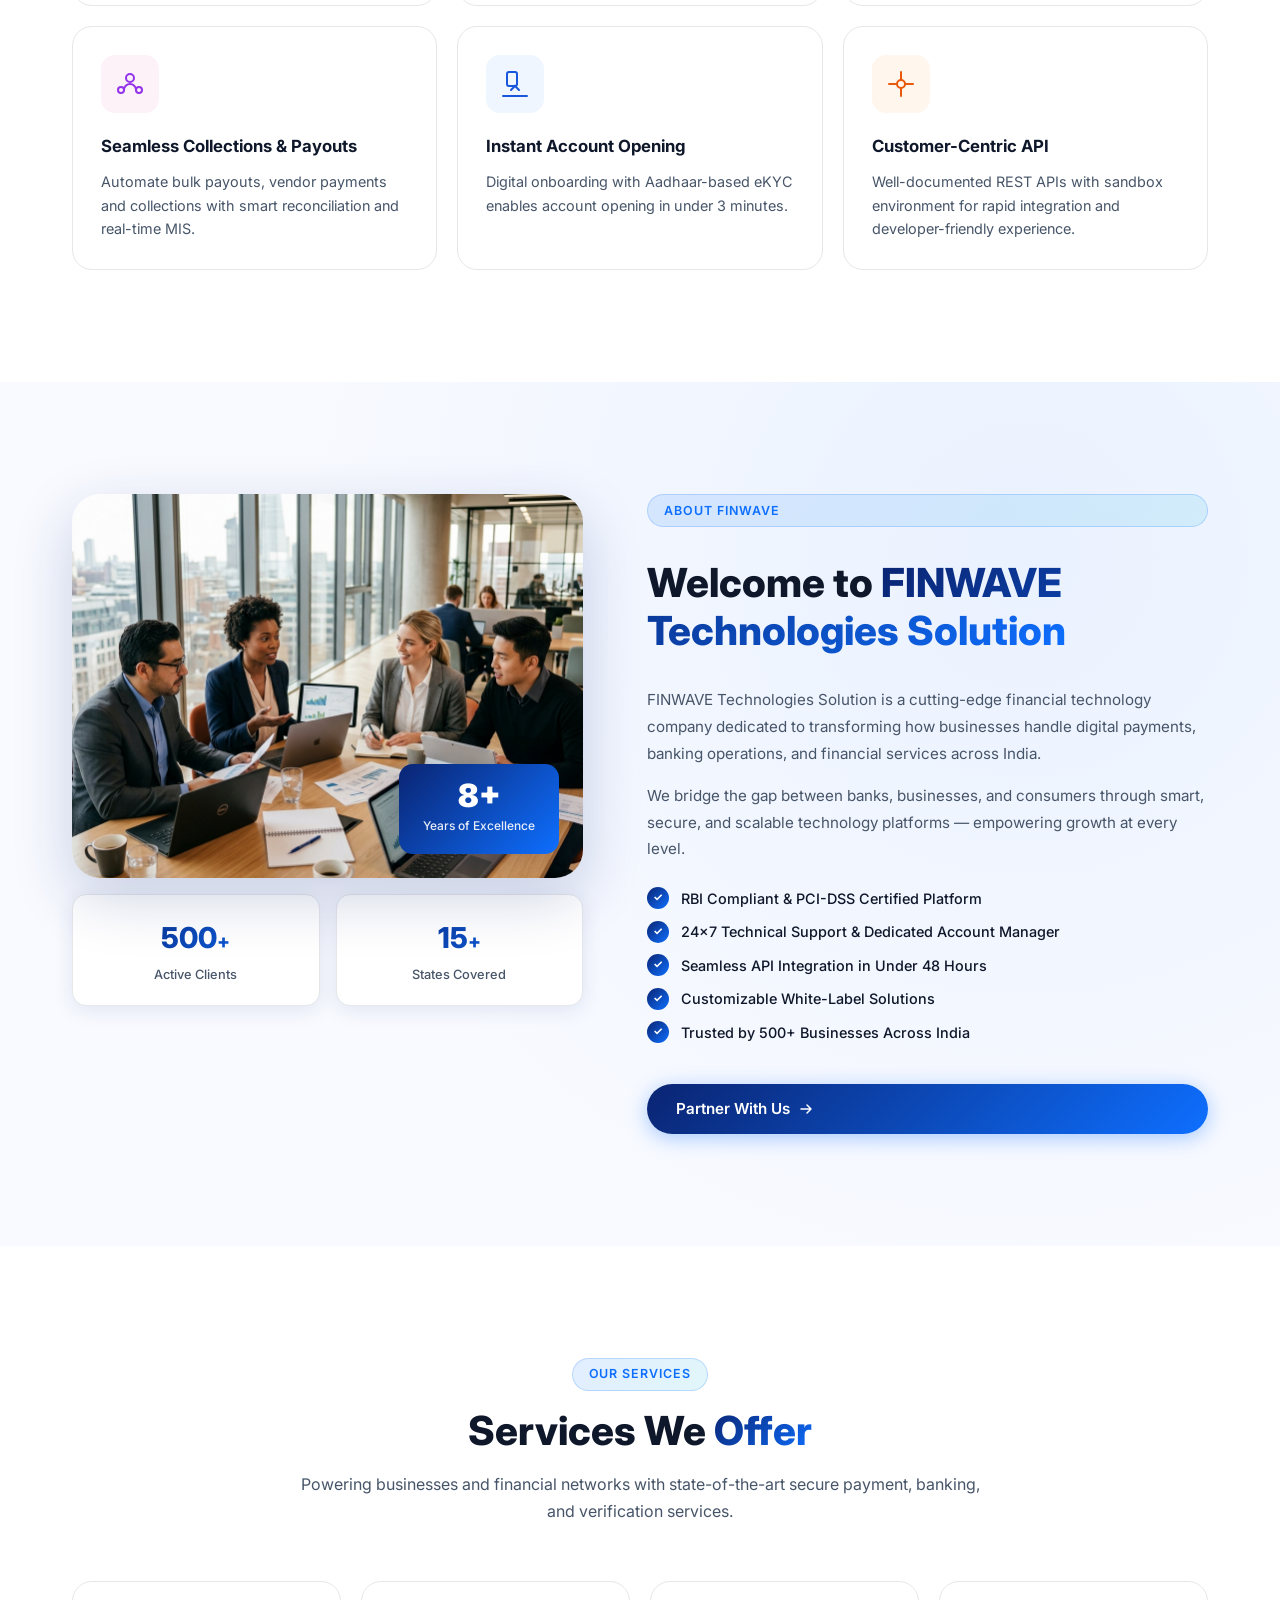
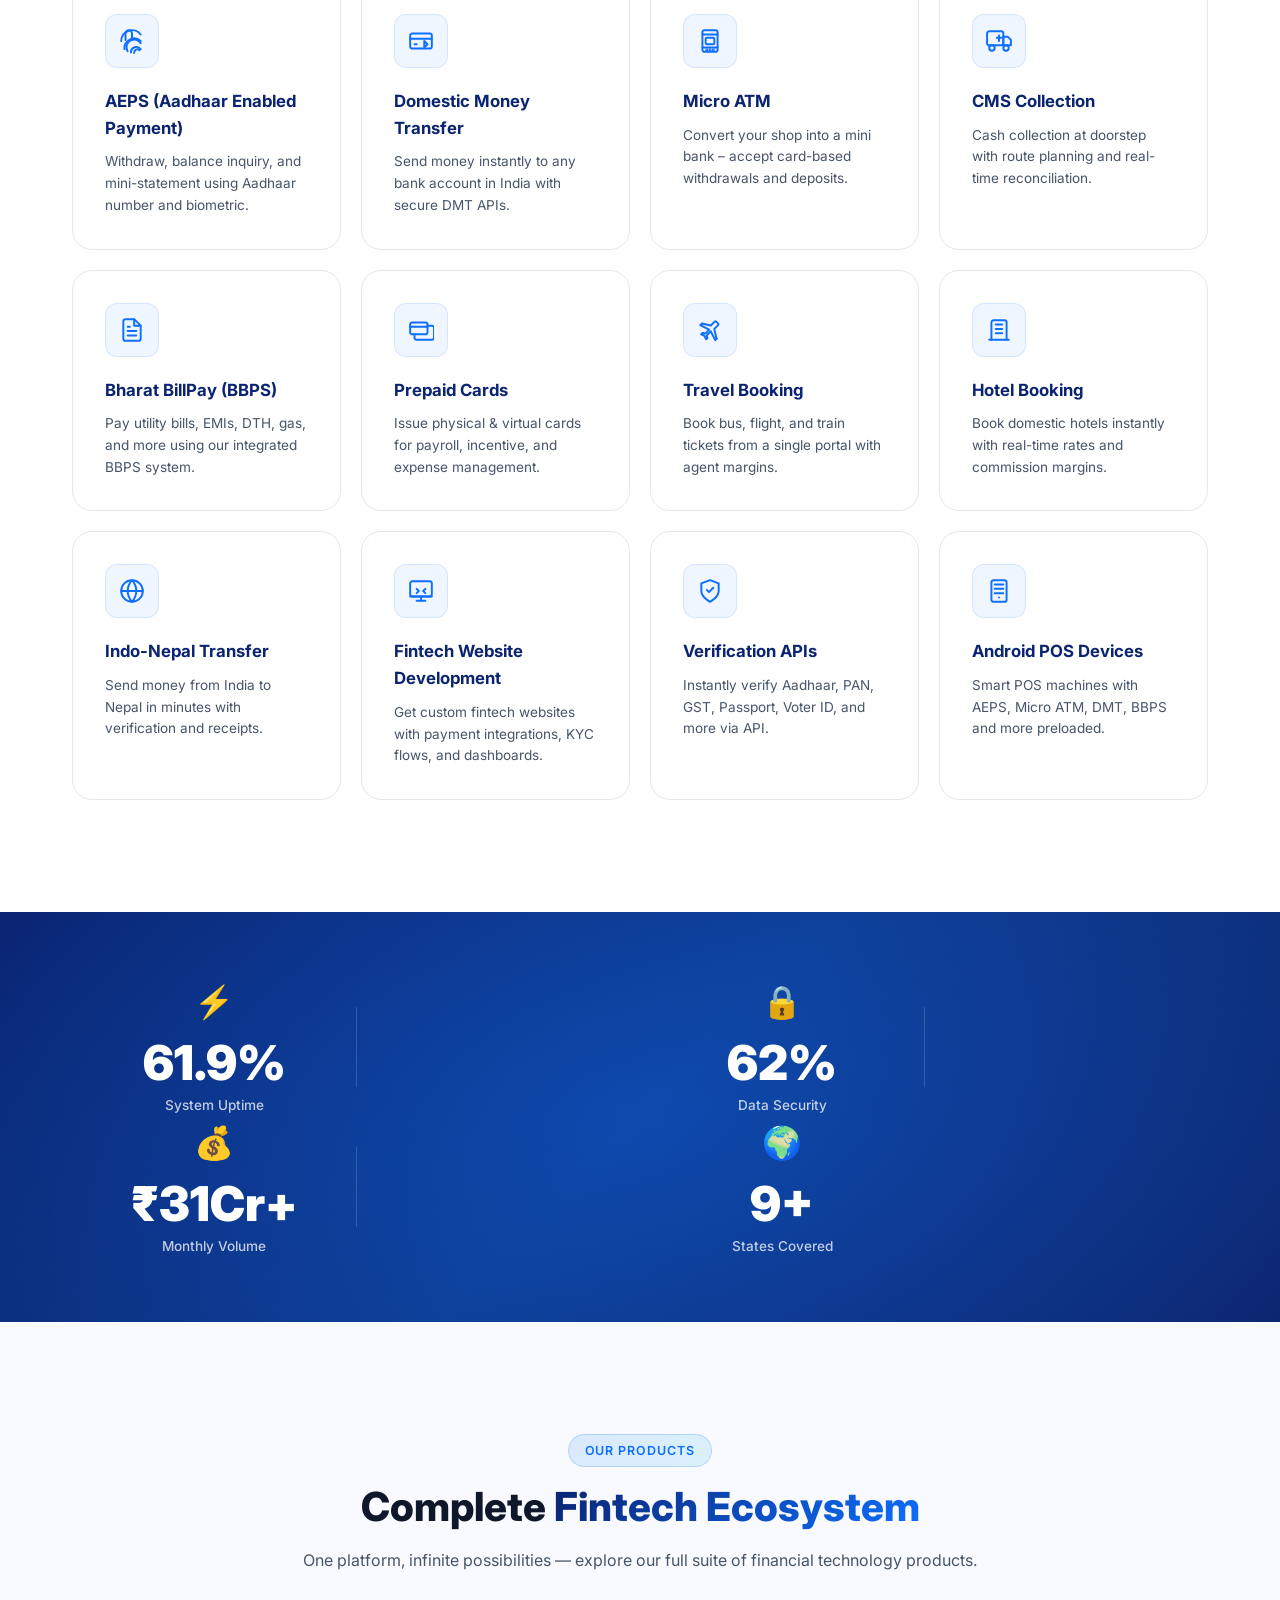
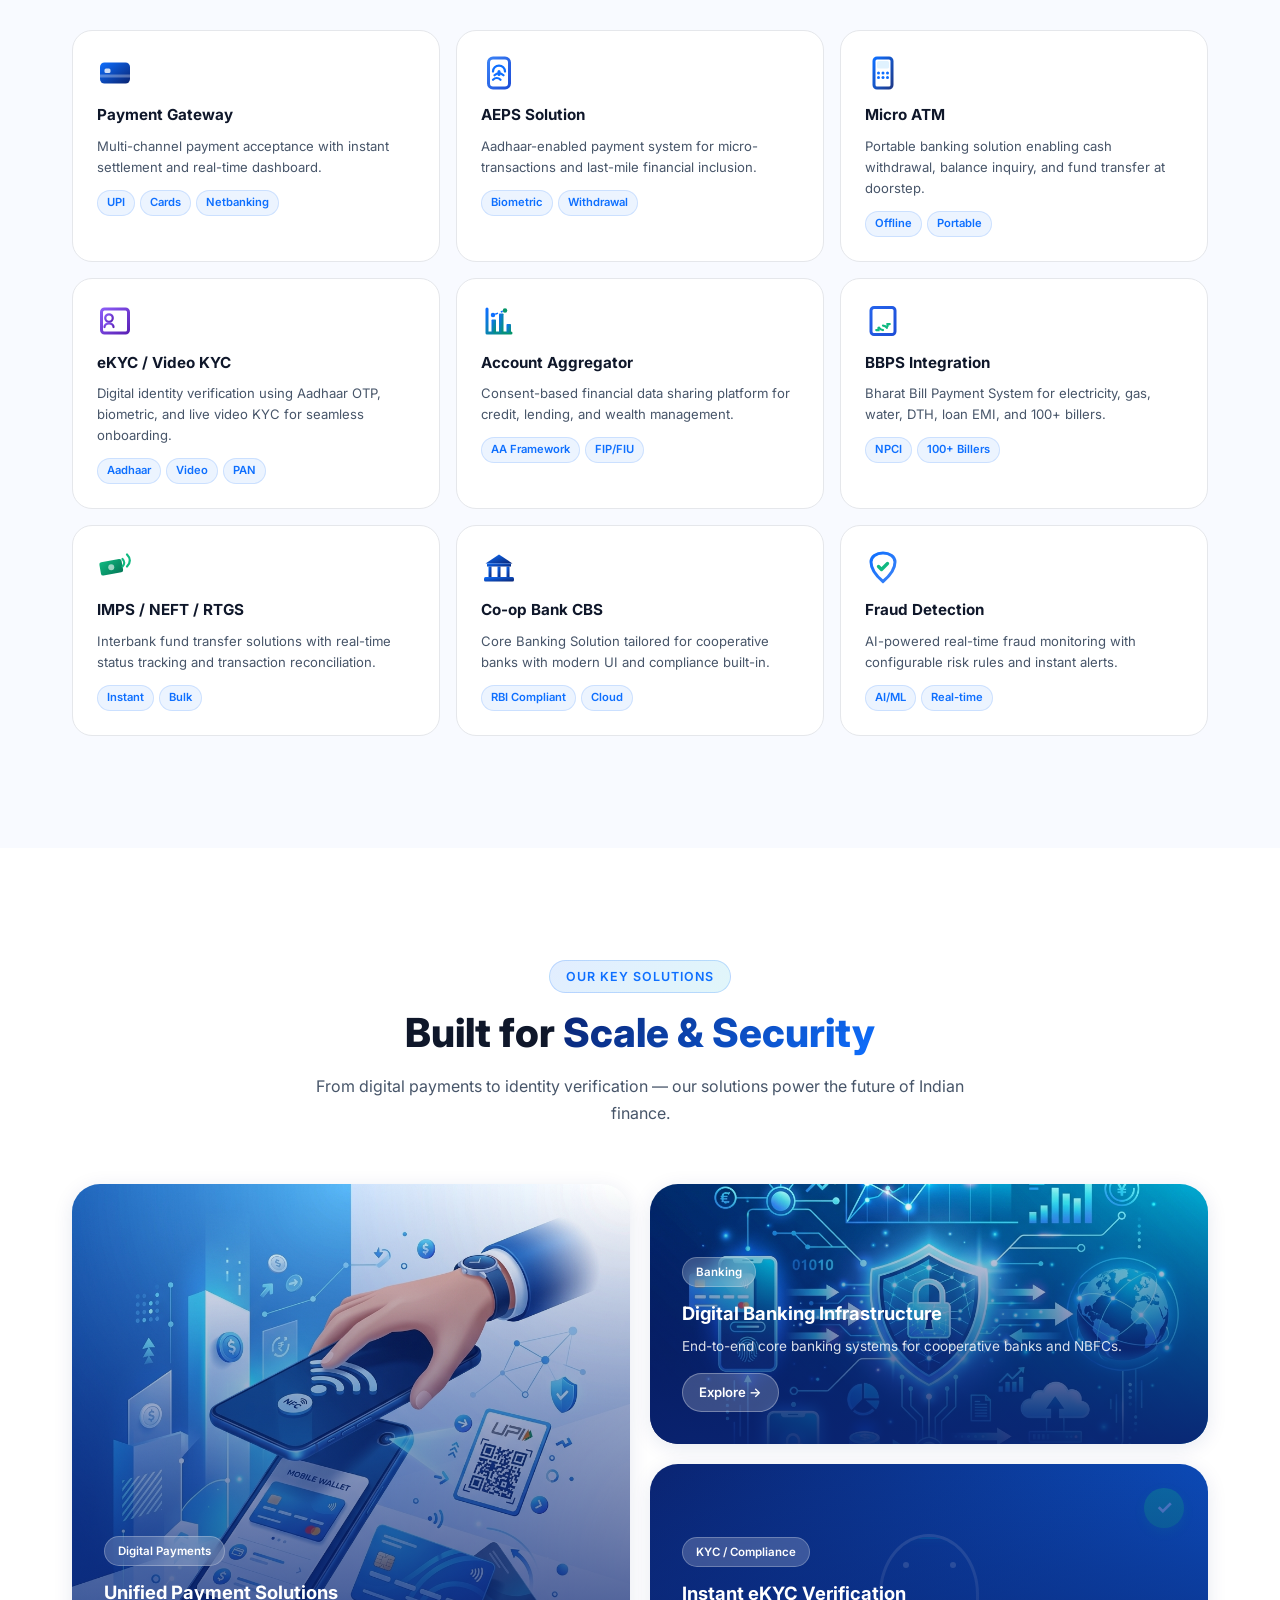
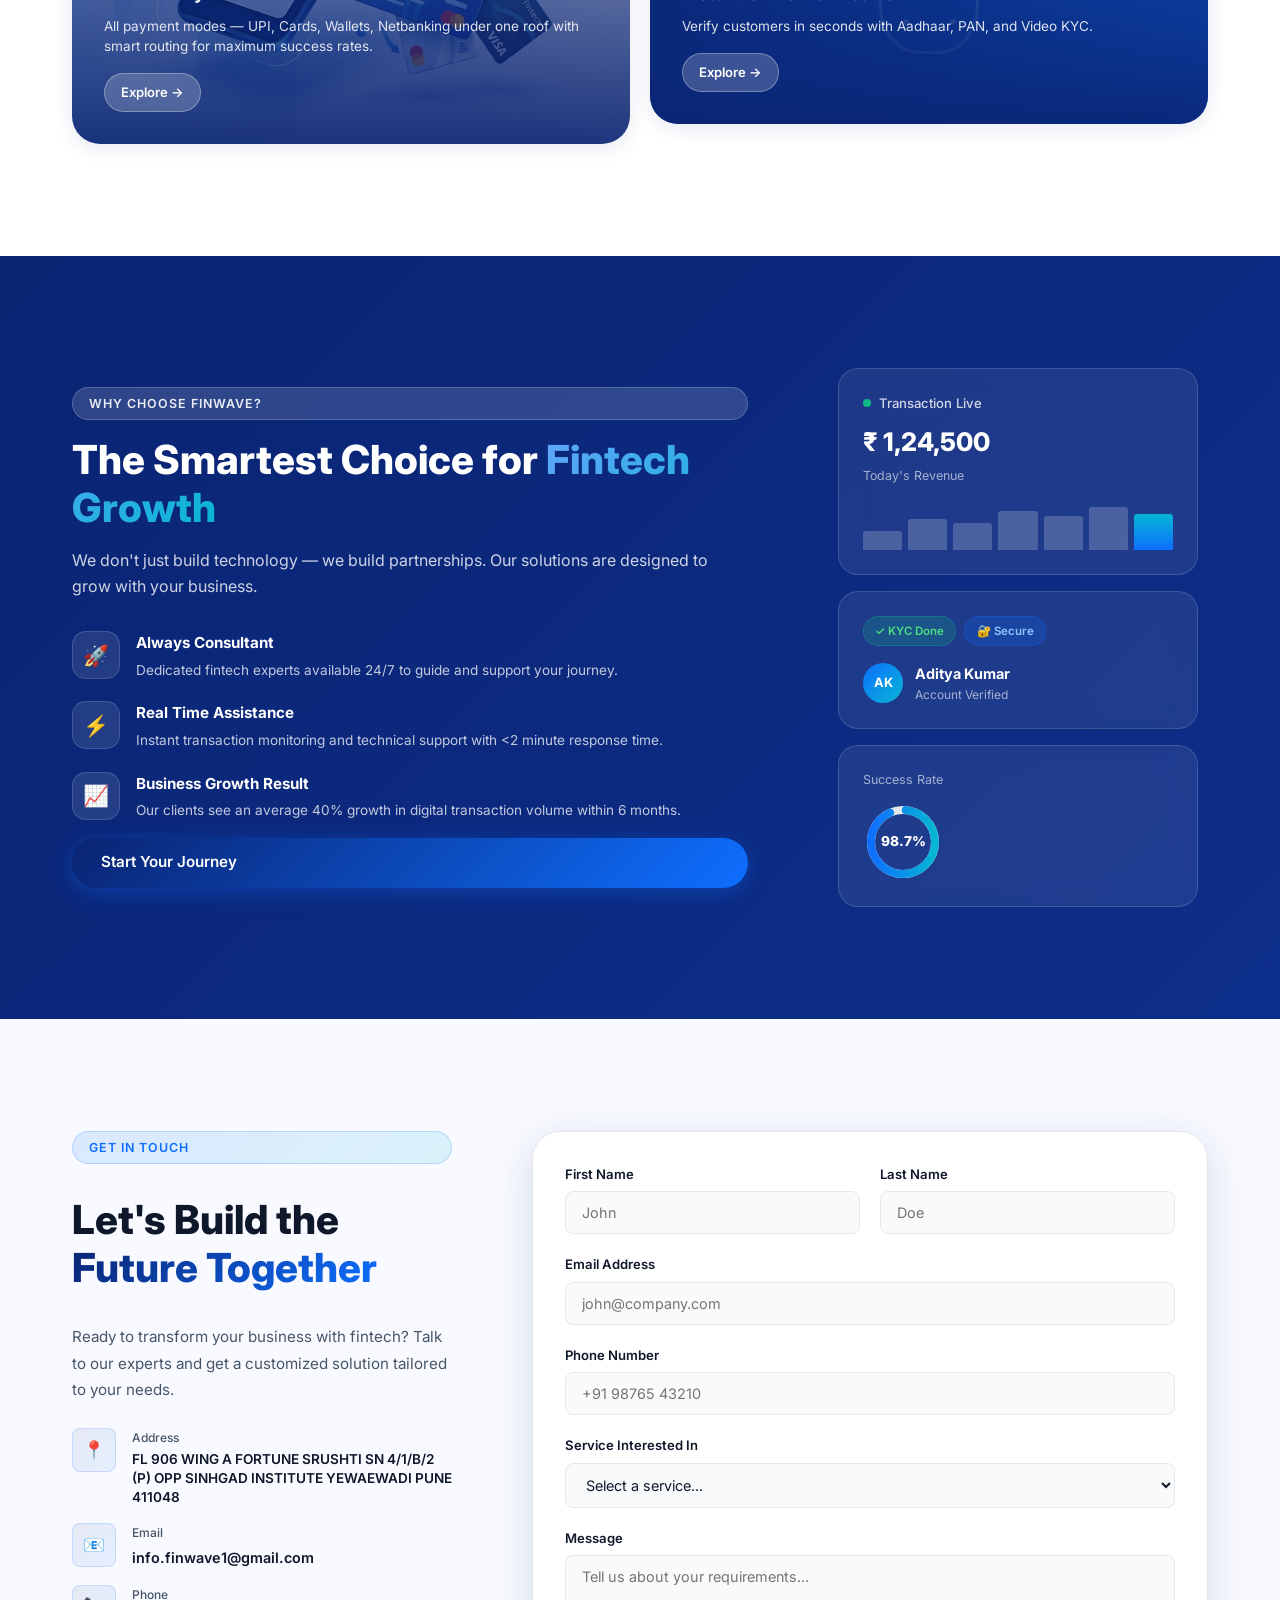
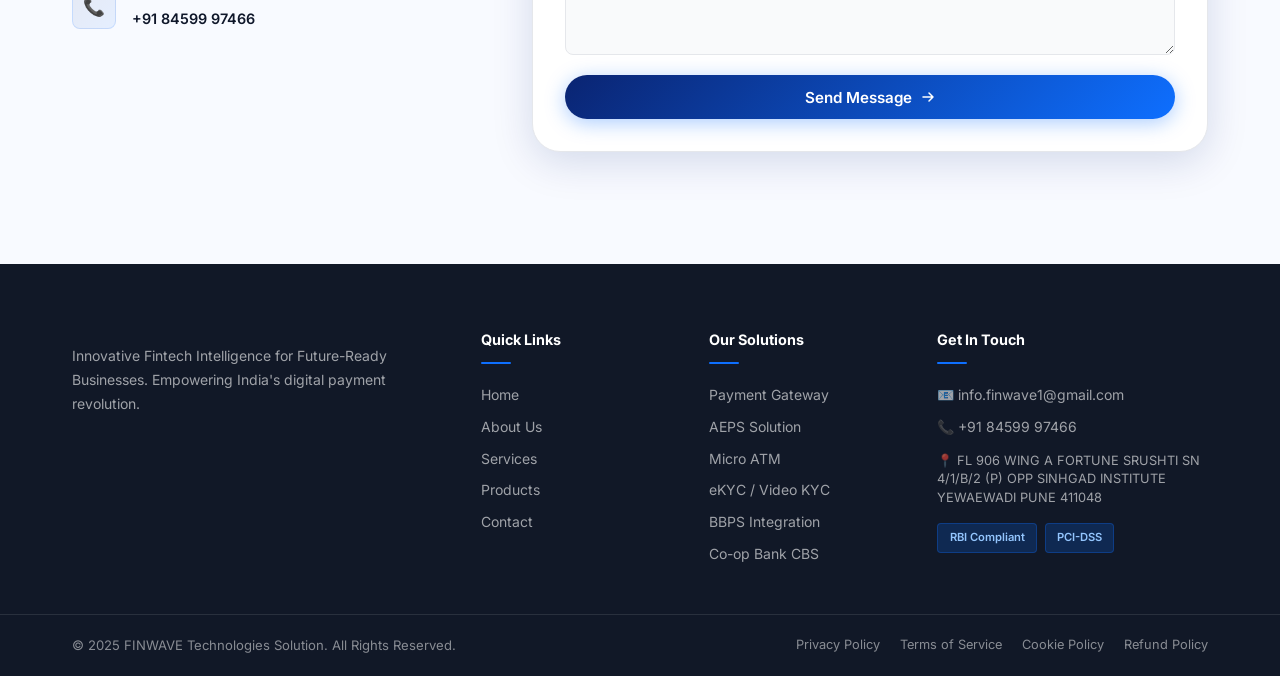
==== commit df73f209: "removed partners section" ====
--- a/index.html
+++ b/index.html
@@ -59,7 +59,7 @@
           </ul>
         </li>
         <li><a href="#products" class="nav-link">Products</a></li>
-        <li><a href="#partners" class="nav-link">Partners</a></li>
+        <!-- <li><a href="#partners" class="nav-link">Partners</a></li> -->
         <li><a href="#contact" class="nav-link">Contact</a></li>
       </ul>
       <a href="#contact" class="btn-primary nav-cta">Get Started</a>
@@ -149,7 +149,7 @@
   </section>
 
   <!-- ===================== TRUSTED BY ===================== -->
-  <section class="trusted-section">
+  <!-- <section class="trusted-section">
     <div class="container">
       <p class="trusted-label">Trusted & Integrated With</p>
       <div class="trusted-ticker">
@@ -186,7 +186,7 @@
             <div class="bank-badge"><img src="images/NPCI.png" alt="NPCI"
                 style="height: 16px; width: auto; object-fit: contain;" /> NPCI</div>
           </div>
-          <!-- Duplicate for infinite scroll -->
+          
           <div class="ticker-item">
             <div class="bank-badge"><img src="images/rbl_bank.jpg" alt="RBL Bank"
                 style="height: 16px; width: auto; object-fit: contain;" /> RBL Bank</div>
@@ -222,7 +222,7 @@
         </div>
       </div>
     </div>
-  </section>
+  </section> -->
 
   <!-- ===================== FEATURES / WHY US ===================== -->
   <section id="features" class="section-pad features-section">
@@ -927,7 +927,7 @@
 
 
   <!-- ===================== BANK PARTNERS ===================== -->
-  <section id="partners" class="section-pad partners-section">
+  <!-- <section id="partners" class="section-pad partners-section">
     <div class="container">
       <div class="section-header" data-aos="fade-up">
         <span class="section-tag">Our Bank Partners</span>
@@ -964,7 +964,7 @@
         </div>
       </div>
     </div>
-  </section>
+  </section> -->
 
   <!-- ===================== CONTACT ===================== -->
   <section id="contact" class="section-pad contact-section">
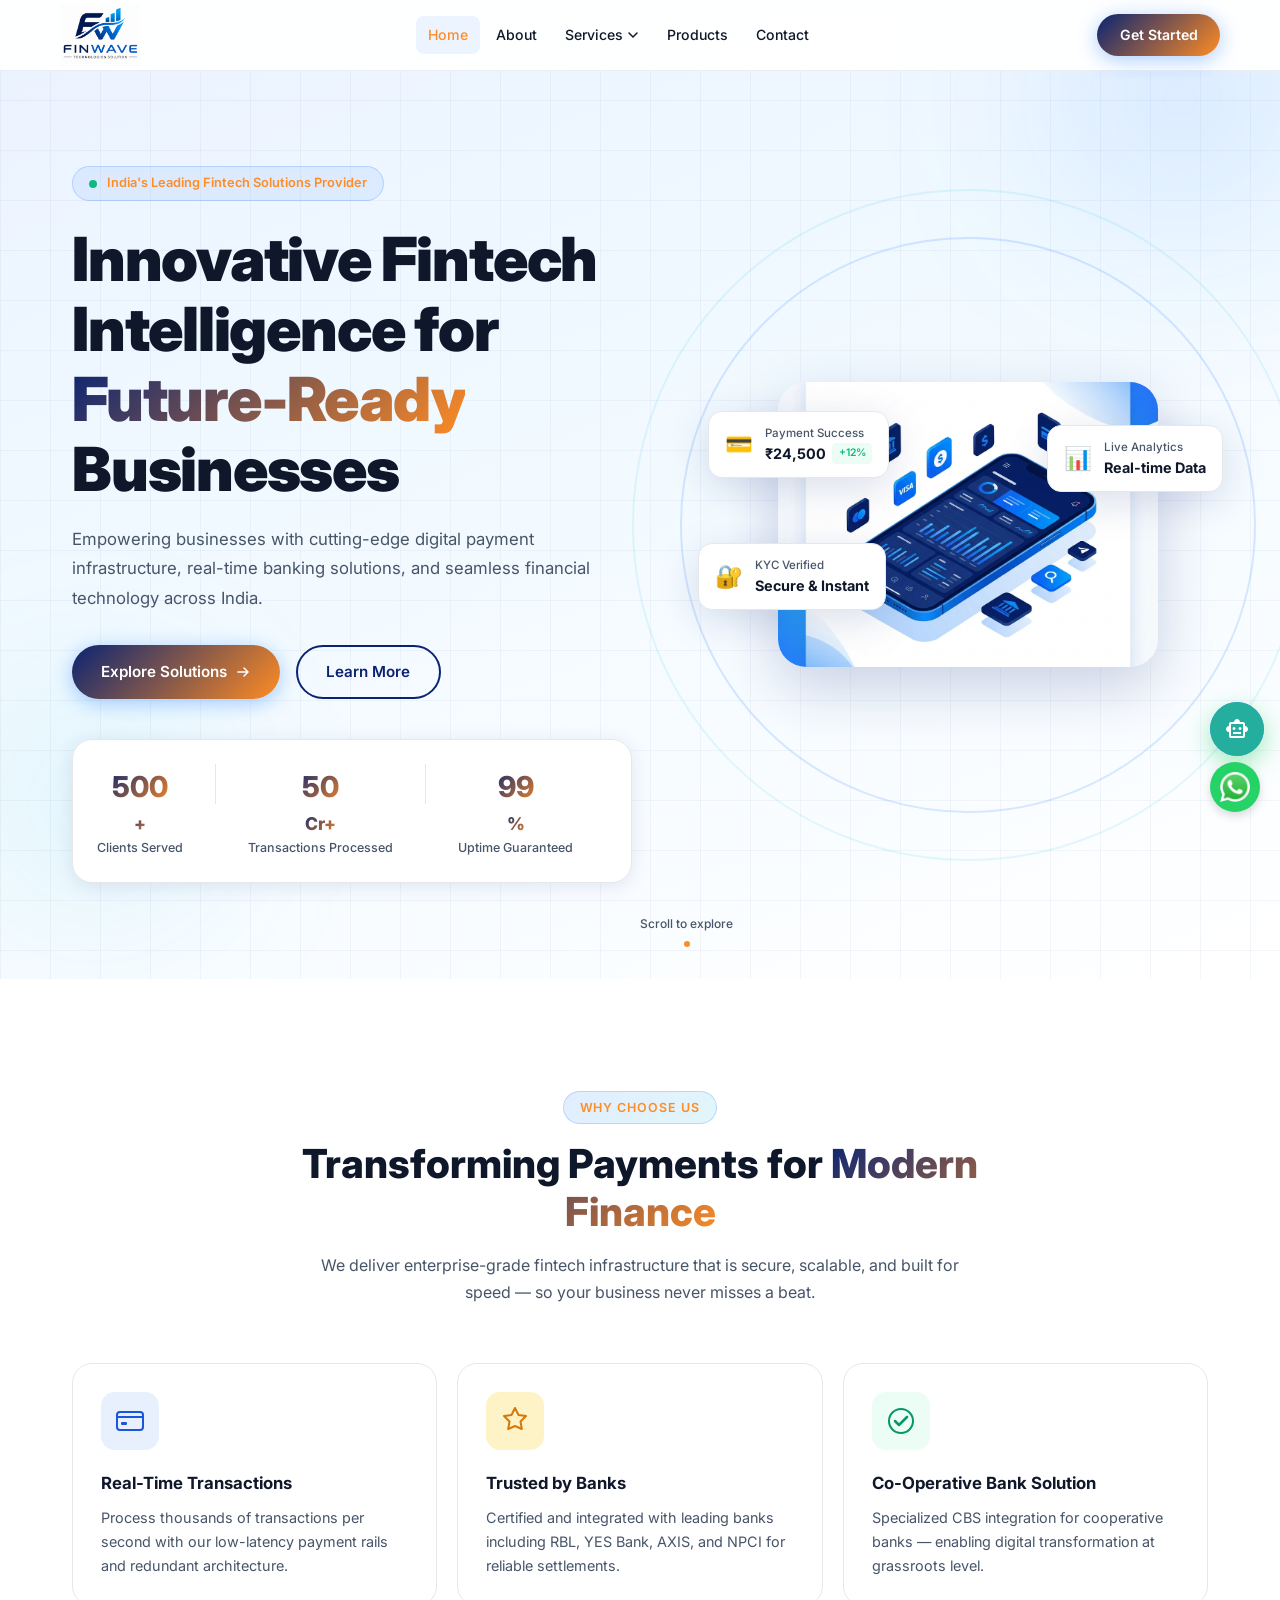
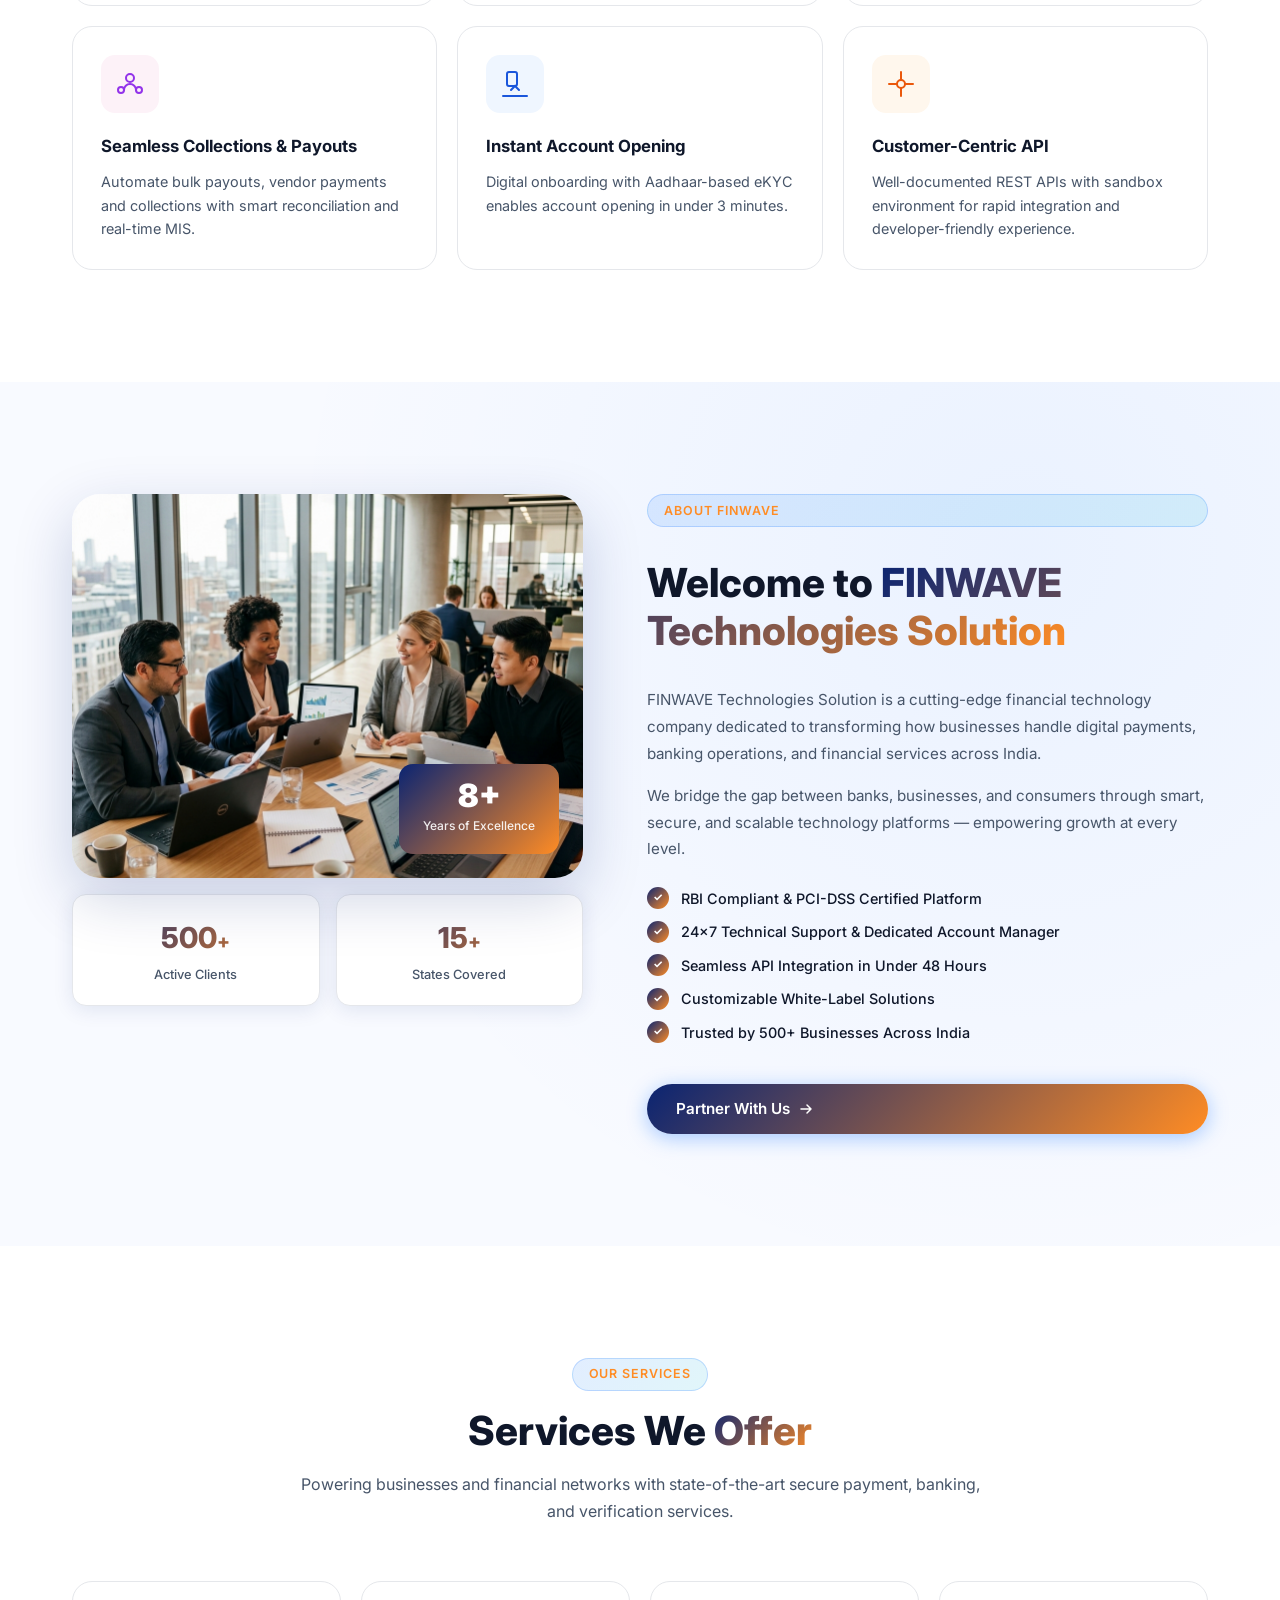
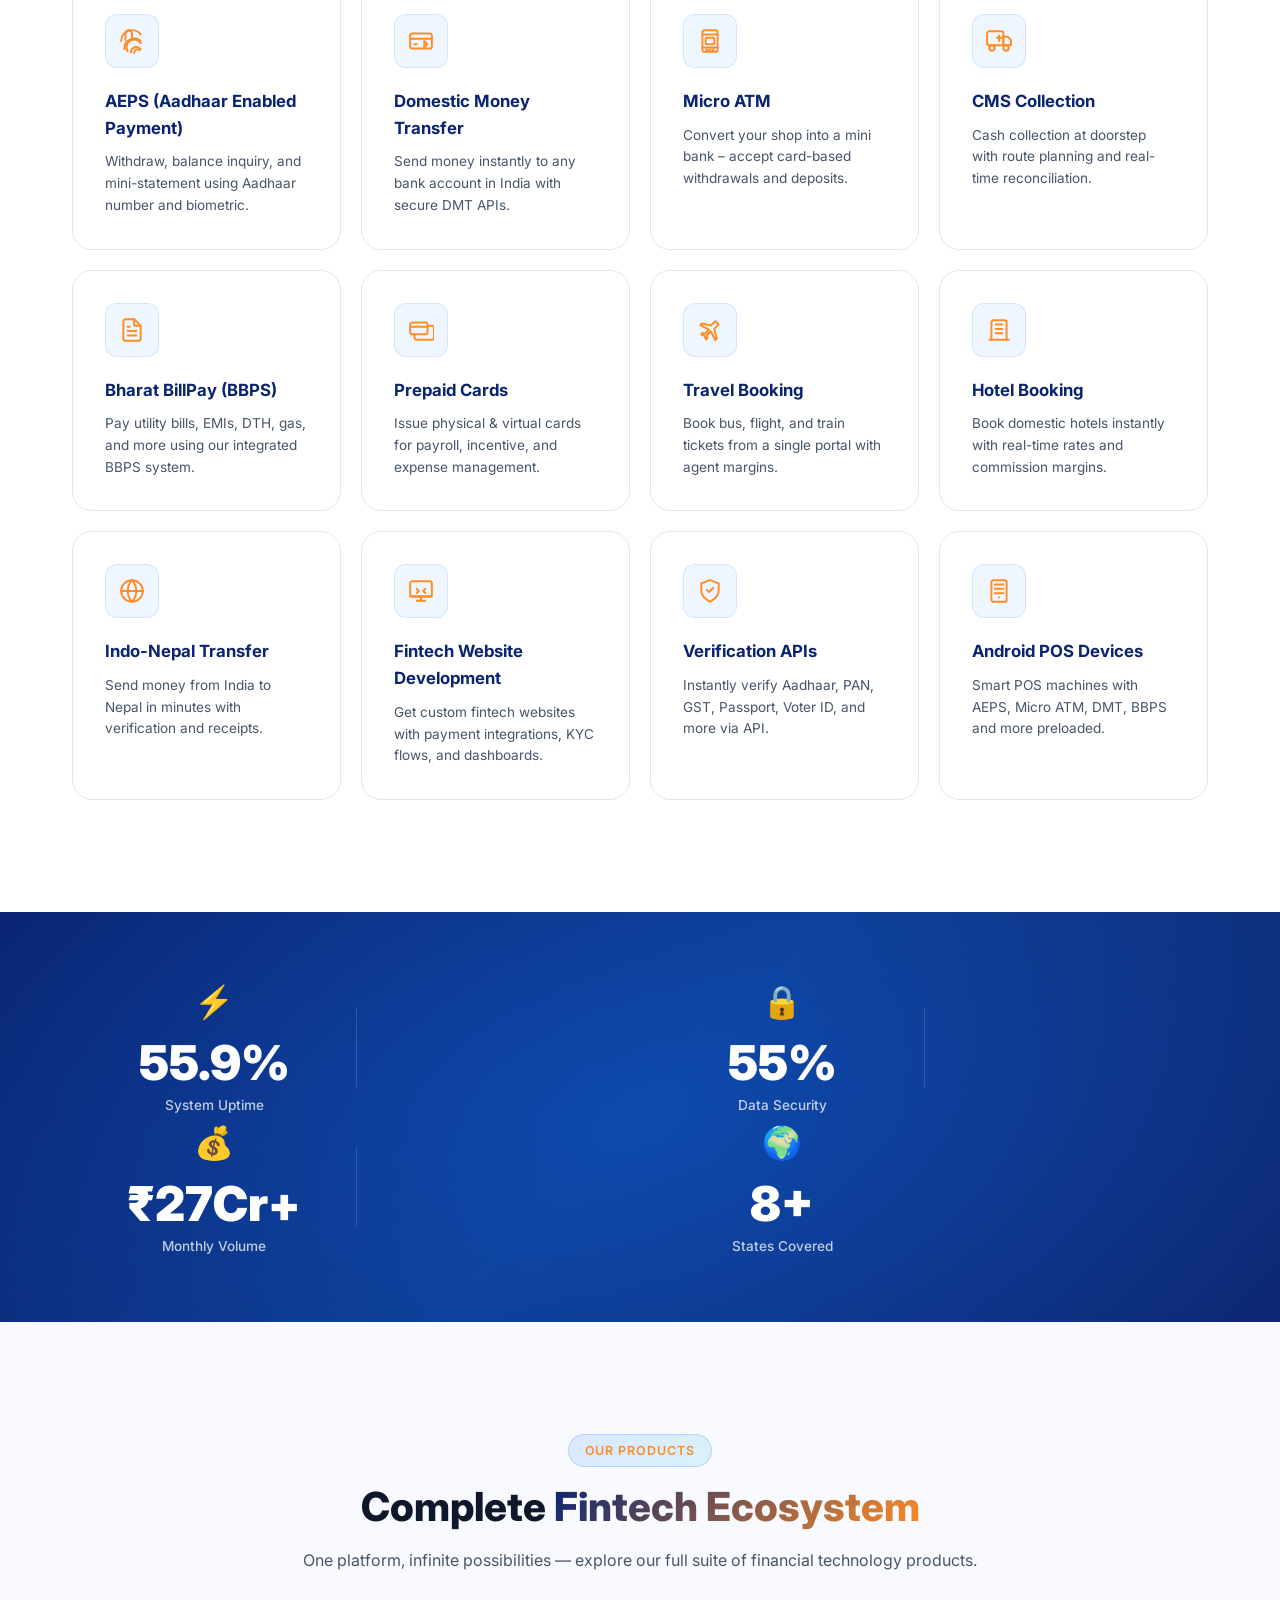
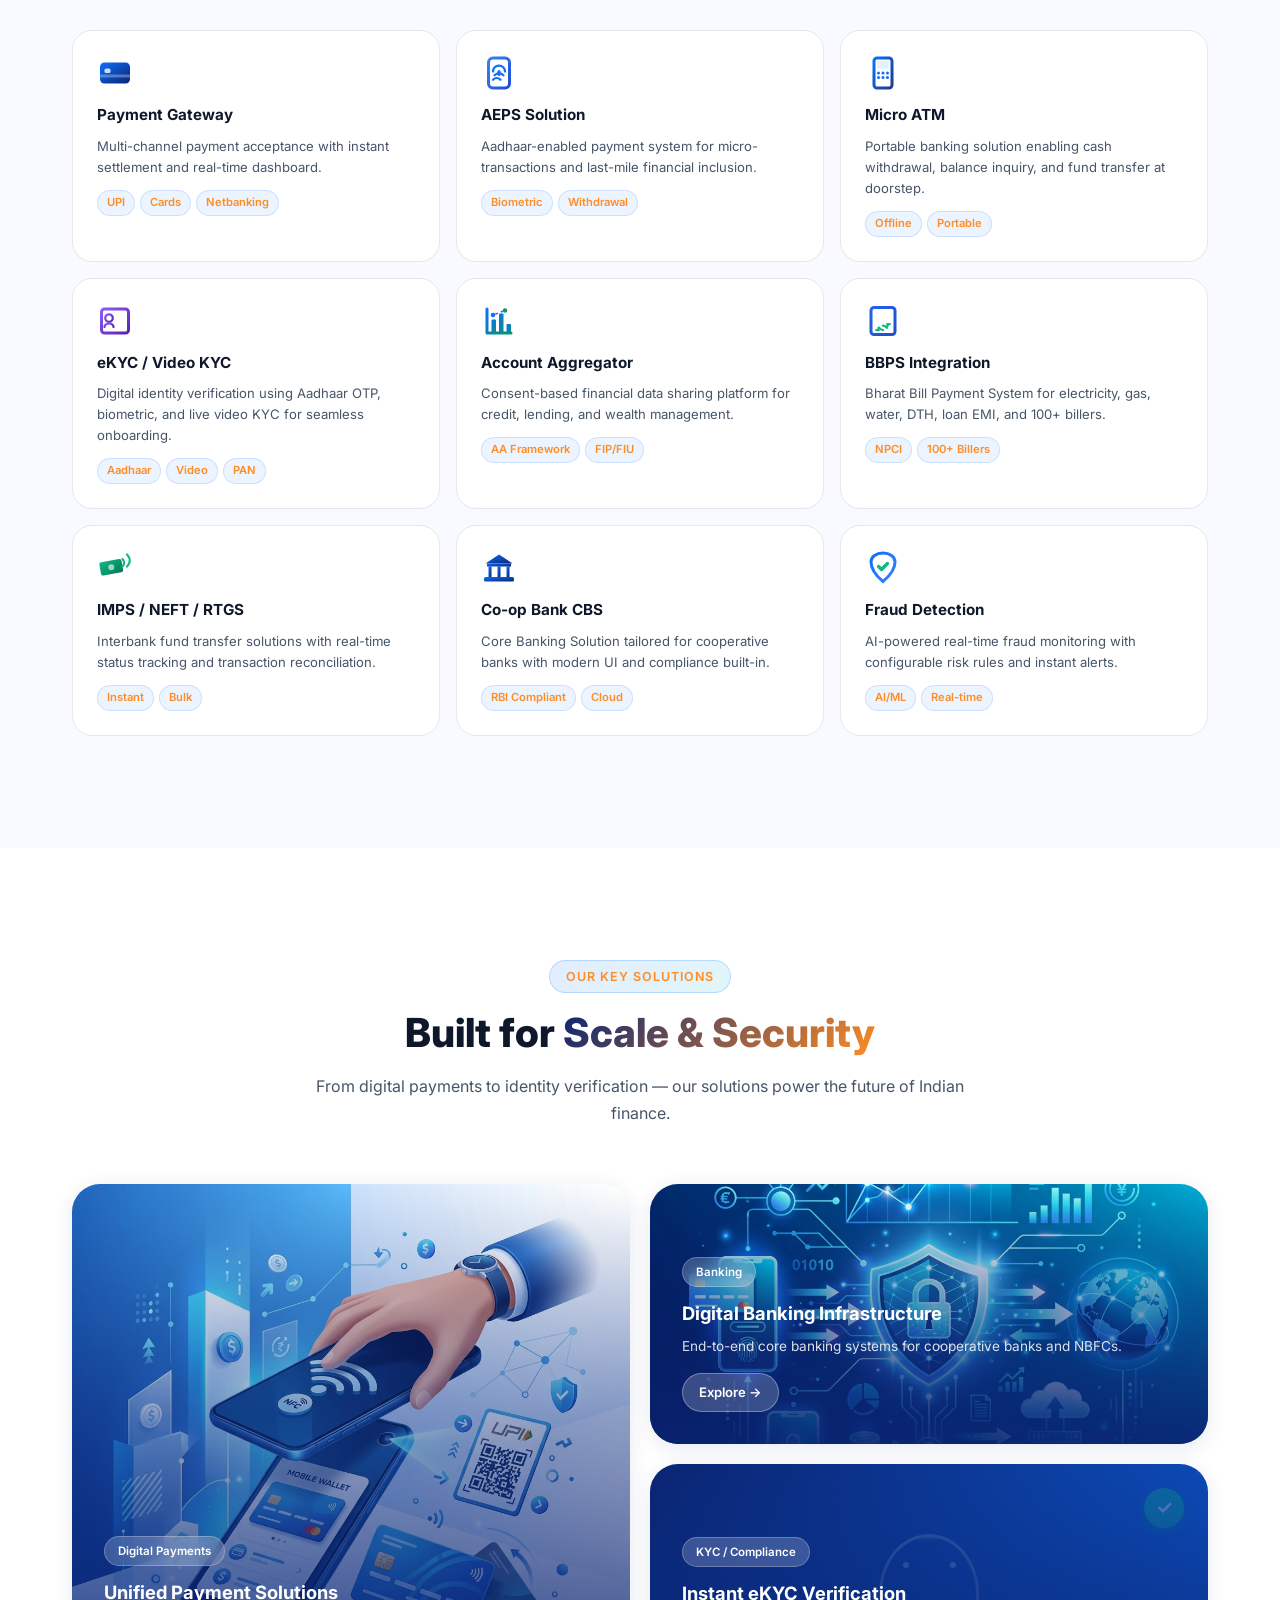
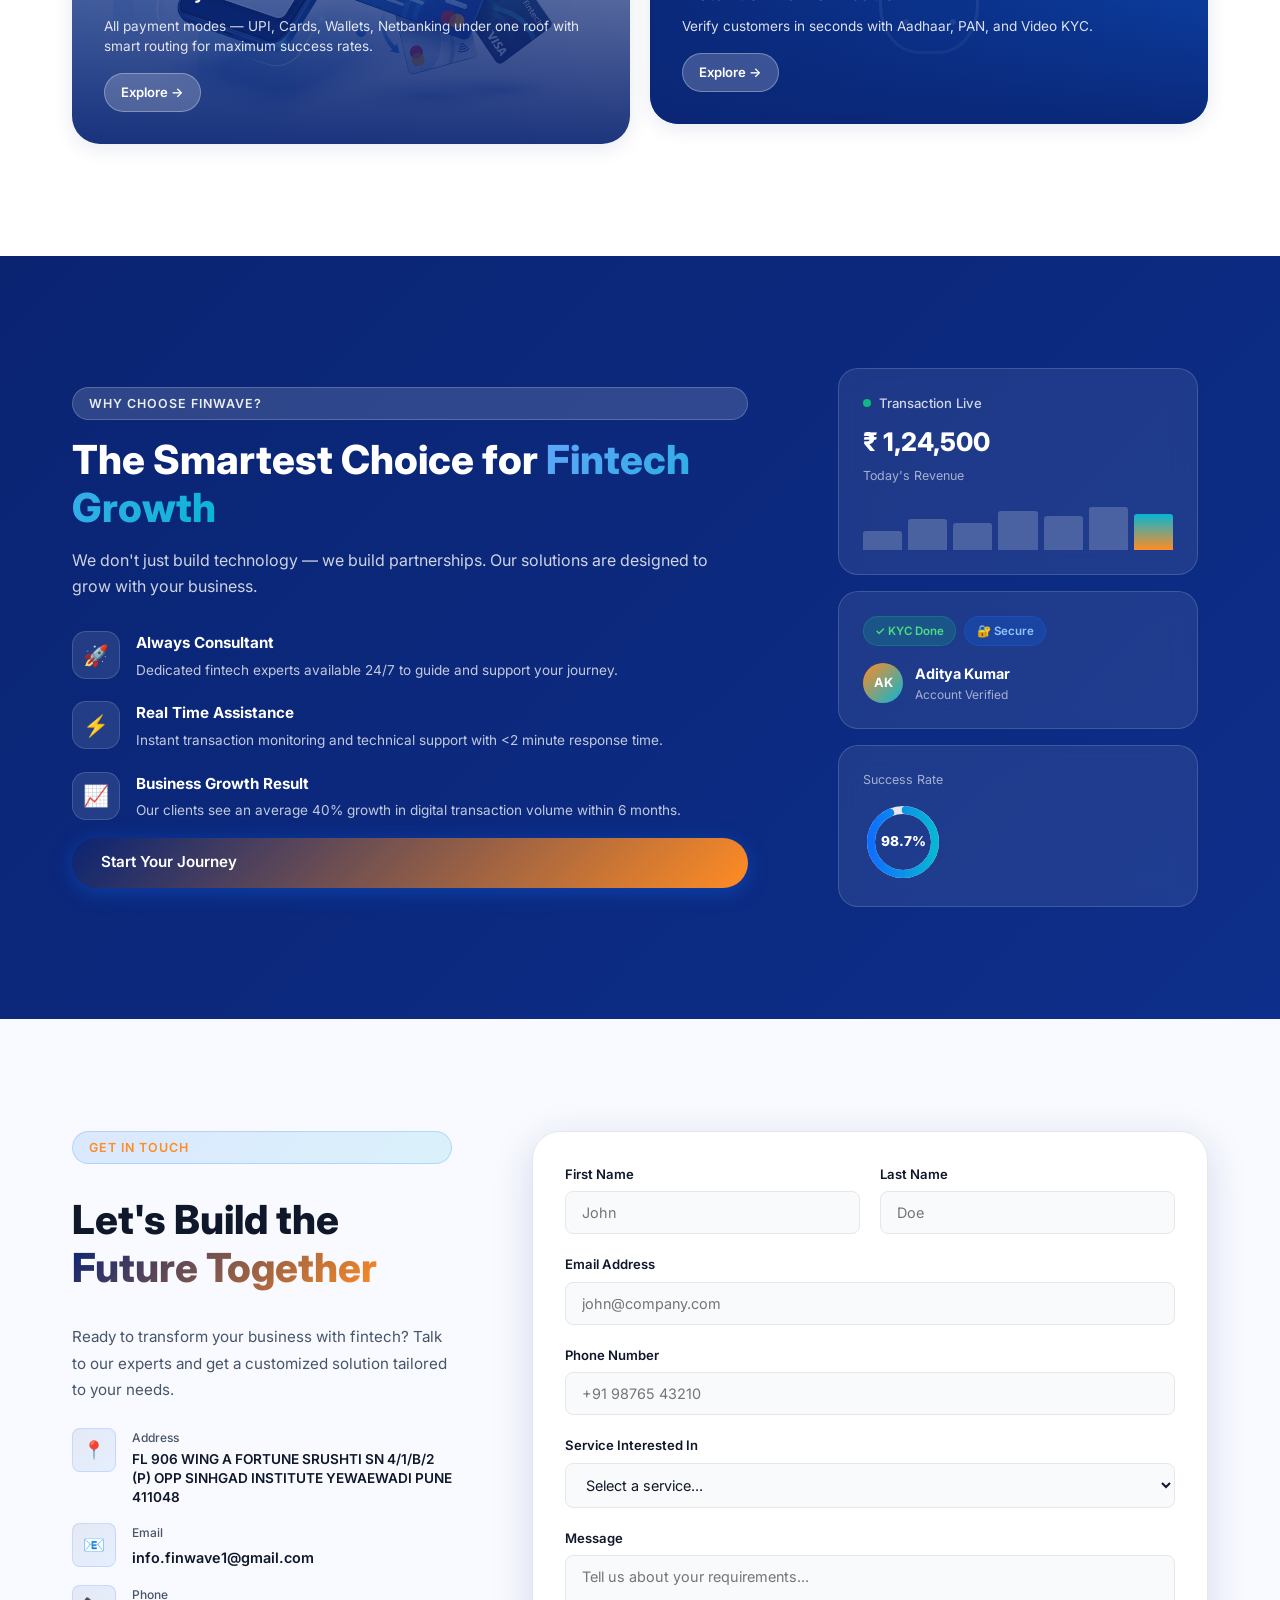
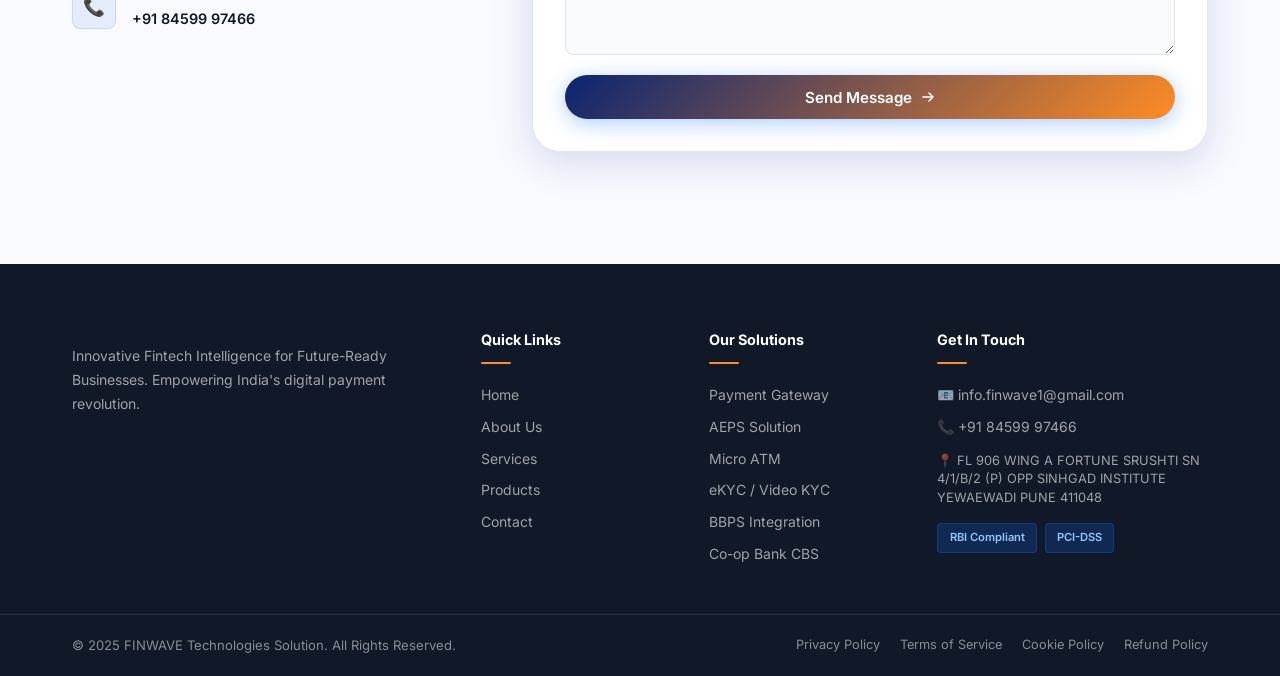
==== commit 49cdf6cd: "Chatbot integrated" ====
--- a/index.html
+++ b/index.html
@@ -1174,6 +1174,28 @@
     <img src="images/whatsapp.png" alt="WhatsApp" />
   </a>
 
+  <div id="chatbot-btn">
+		<svg viewBox="0 -960 960 960" width="28" height="28" fill="currentColor">
+		  <path d="M160-360q-50 0-85-35t-35-85q0-50 35-85t85-35v-80q0-33 23.5-56.5T240-760h120q0-50 35-85t85-35q50 0 85 35t35 85h120q33 0 56.5 23.5T800-680v80q50 0 85 35t35 85q0 50-35 85t-85 35v160q0 33-23.5 56.5T720-120H240q-33 0-56.5-23.5T160-200v-160Zm242.5-97.5Q420-475 420-500t-17.5-42.5Q385-560 360-560t-42.5 17.5Q300-525 300-500t17.5 42.5Q335-440 360-440t42.5-17.5Zm240 0Q660-475 660-500t-17.5-42.5Q625-560 600-560t-42.5 17.5Q540-525 540-500t17.5 42.5Q575-440 600-440t42.5-17.5ZM320-280h320v-80H320v80Zm-80 80h480v-480H240v480Zm240-240Z"/>
+		</svg>
+	</div>
+
+    <div id="chatbot-container" class="hidden">
+        <div class="chat-header">
+            <span id="ask"><b>Ask About Us</b></span>
+            <button id="close-chat">✖</button>
+        </div>
+
+        <div id="chat-body">
+            <p class="message bot">Hello! How can we help you with FinWave’s services, support, or any other inquiries?</p>
+        </div>
+
+        <div class="chat-input">
+            <input type="text" id="user-input" placeholder="Type a message..." />
+            <button id="send-btn"><b>Send</b></button>
+        </div>
+    </div>
+
   <script src="script.js"></script>
 </body>
 
--- a/style.css
+++ b/style.css
@@ -226,7 +226,7 @@
   position: fixed;
   inset: 0;
   background: white;
-  z-index: 9999;
+  z-index: 9999999999;
   display: flex;
   align-items: center;
   justify-content: center;
@@ -4140,4 +4140,526 @@
   color: var(--text-sub);
   line-height: 1.75;
   margin-bottom: 0.5rem;
-}+}
+
+/* CHATBOT STYLING */
+#chatbot-btn {
+  position: fixed;
+  bottom: 20px;
+  right: 20px;
+  background: #ffbd39;
+  color: white;
+  font-size: 22px;
+  padding: 15px;
+  border-radius: 50%;
+  cursor: pointer;
+  z-index: 999;
+  box-shadow: 0 4px 10px rgba(0,0,0,0.2);
+}
+
+/* Chat Container */
+#chatbot-container {
+  position: fixed;
+  bottom: 80px;
+  right: 20px;
+  width: 650px;
+  height: 550px;
+  background: #1e1e1e;
+  border-radius: 12px;
+  display: flex;
+  flex-direction: column;
+  box-shadow: 0 5px 20px rgba(0,0,0,0.2);
+  z-index: 999;
+}
+
+/* Hide initially */
+.hidden {
+  display: none;
+}
+
+/* Header */
+.chat-header {
+  background: #ffbd39;
+  color: white;
+  padding: 10px;
+  display: flex;
+  justify-content: space-between;
+}
+
+/* Chat Body */
+#chat-body {
+  flex: 1;
+  padding: 10px;
+  overflow-y: auto;
+}
+
+/* Input */
+.chat-input {
+  display: flex;
+  border-top: 1px solid #ddd;
+}
+
+#user-input{
+  background-color: #eee !important;
+  color:black !important;
+}
+
+.chat-input input {
+  flex: 1;
+  padding: 10px;
+  border: none;
+}
+
+.chat-input button {
+  padding: 10px;
+  background: #ffbd39;
+  color: white;
+  border: none;
+  cursor: pointer;
+}
+
+/* Messages */
+.message {
+  margin: 8px 0;
+  max-width: 70%;
+  padding: 8px 12px;
+  border-radius: 10px;
+}
+
+/* User message (right) */
+.user {
+  background: #73bdf1;
+  color: black;
+  margin-left: auto;
+}
+
+#ask{
+  color:black;
+}
+
+/* Bot message (left) */
+.bot {
+  background: #eee;
+  margin-right: auto;
+}
+
+.hidden {
+  display: none !important;
+}
+
+#user-input,
+.bot{
+  color:black;
+}
+
+:root {
+  --bg: #0b0f19;
+  --card: rgba(17, 22, 35, 0.92);
+  --border: rgba(255, 255, 255, 0.08);
+  --text: #f5f5f5;
+  --muted: #b9b9c3;
+  --accent: #ff8c24;
+  --accent-dark: #ff6a00;
+  --bot-msg: #f3f3f3;
+  --user-msg: linear-gradient(135deg, #ff9d2f, #ff6a00);
+  --shadow: 0 20px 60px rgba(0, 0, 0, 0.45);
+  --blur: blur(18px);
+}
+
+#chatbot-btn {
+  position: fixed;
+  bottom: 200px;
+  right: 25px;
+  left: auto;
+  width: 68px;
+  height: 68px;
+  border-radius: 50%;
+  background: #2079ec;
+  color: white;
+  display: flex;
+  align-items: center;
+  justify-content: center;
+  cursor: pointer;
+  z-index: 9999;
+  box-shadow:
+      0 0 0 6px rgba(255, 136, 0, 0.08),
+      0 15px 35px rgba(255, 106, 0, 0.35);
+  transition: all 0.35s ease;
+  overflow: hidden;
+}
+
+#chatbot-btn::before {
+  content: "";
+  position: absolute;
+  inset: 0;
+  border-radius: inherit;
+  background: linear-gradient(
+    135deg,
+    rgba(255,255,255,0.2),
+    transparent
+  );
+}
+
+#chatbot-btn:hover {
+  transform: translateY(-6px) scale(1.05);
+  box-shadow:
+    0 0 0 8px rgba(255, 136, 0, 0.12),
+    0 20px 45px rgba(255, 106, 0, 0.45);
+}
+
+#chatbot-btn svg {
+  width: 30px;
+  height: 30px;
+}
+
+#chatbot-container {
+  position: fixed;
+  bottom: 165px;
+  right: 25px;
+  left: auto;
+  width: 55%;
+  height: 73%;
+  background: #ffffff;
+  backdrop-filter: var(--blur);
+  -webkit-backdrop-filter: var(--blur);
+  border: 1px solid rgba(255,255,255,0.08);
+  border-radius: 28px;
+  overflow: hidden;
+  z-index: 9999;
+  display: flex;
+  flex-direction: column;
+  box-shadow: var(--shadow);
+  animation: chatbotFade 0.35s ease;
+}
+
+#chatbot-container::before {
+  content: "";
+  position: absolute;
+  width: 260px;
+  height: 260px;
+  background: rgba(255, 128, 0, 0.16);
+  filter: blur(90px);
+  top: -120px;
+  right: -100px;
+  z-index: 0;
+}
+
+#chatbot-container::after {
+  content: "";
+  position: absolute;
+  width: 220px;
+  height: 220px;
+  background: rgba(255, 98, 0, 0.12);
+  filter: blur(90px);
+  bottom: -120px;
+  left: -80px;
+  z-index: 0;
+}
+
+.hidden {
+  display: none !important;
+}
+
+@keyframes chatbotFade {
+  from {
+    opacity: 0;
+    transform: translateY(20px) scale(0.96);
+  }
+  to {
+    opacity: 1;
+    transform: translateY(0) scale(1);
+  }
+}
+
+.chat-header {
+  position: relative;
+  z-index: 2;
+  padding: 20px 22px;
+  display: flex;
+  align-items: center;
+  justify-content: space-between;
+  background: rgba(255,255,255,0.03);
+  border-bottom: 1px solid rgba(255,255,255,0.06);
+}
+
+.chat-header span {
+  font-size: 1rem;
+  font-weight: 600;
+  color: white;
+  letter-spacing: 0.4px;
+}
+
+.chat-header span::before {
+  content: "";
+  display: inline-block;
+  width: 10px;
+  height: 10px;
+  background: #00ff88;
+  border-radius: 50%;
+  margin-right: 10px;
+  box-shadow: 0 0 12px #00ff88;
+}
+
+#close-chat {
+  background: rgba(255,255,255,0.06);
+  border: none;
+  color: black;
+  width: 34px;
+  height: 34px;
+  border-radius: 10px;
+  cursor: pointer;
+  transition: 0.3s ease;
+  font-size: 14px;
+}
+
+#close-chat:hover {
+  background: rgba(255,255,255,0.12);
+  color: black;
+  transform: rotate(90deg);
+}
+
+#chat-body {
+  flex: 1;
+  overflow-y: auto;
+  padding: 22px;
+  position: relative;
+  z-index: 2;
+  display: flex;
+  flex-direction: column;
+  gap: 16px;
+  scroll-behavior: smooth;
+}
+
+#chat-body::-webkit-scrollbar {
+  width: 6px;
+}
+
+#chat-body::-webkit-scrollbar-thumb {
+  background: rgba(255,255,255,0.12);
+  border-radius: 10px;
+}
+
+.bot-message,
+.user-message {
+  max-width: 82%;
+  padding: 16px 18px;
+  line-height: 1.7;
+  font-size: 0.96rem;
+  border-radius: 20px;
+  word-wrap: break-word;
+  animation: msgFade 0.25s ease;
+}
+
+/* @keyframes msgFade {
+  from {
+    opacity: 0;
+    transform: translateY(10px);
+  }
+  to {
+    opacity: 1;
+    transform: translateY(0);
+  }
+} */
+
+.bot-message {
+  align-self: flex-start;
+  background: rgba(255,255,255,0.08);
+  color: #f3f3f3;
+  border: 1px solid rgba(255,255,255,0.05);
+  border-bottom-left-radius: 6px;
+  backdrop-filter: blur(12px);
+}
+
+.user-message {
+  align-self: flex-end;
+  background: var(--user-msg);
+  color: white;
+  border-bottom-right-radius: 6px;
+  box-shadow: 0 10px 30px rgba(255, 106, 0, 0.25);
+}
+
+.chat-input {
+  position: relative;
+  z-index: 2;
+  padding: 18px;
+  display: flex;
+  align-items: center;
+  gap: 12px;
+  background: #fff;   
+  border-top: 1px solid rgba(255,255,255,0.06);
+}
+
+.chat-input input {
+  flex: 1;
+  height: 56px;
+  border: 1px solid rgba(255,255,255,0.08);
+  background: rgba(255,255,255,0.05);
+  border-radius: 16px;
+  padding: 0 18px;
+  outline: none;
+  color: black;
+  font-size: 0.96rem;
+  transition: all 0.3s ease;
+}
+
+.chat-input input::placeholder {
+  color: rgb(44, 41, 41);
+}
+
+.chat-input input:focus {
+  border-color: rgba(255, 136, 0, 0.55);
+  box-shadow: 0 0 0 4px rgba(255, 136, 0, 0.08);
+  background: rgba(255,255,255,0.07);
+}
+
+#send-btn {
+  height: 56px;
+  padding: 0 22px;
+  border: none;
+  border-radius: 16px;
+  background: #73bdf1 ;
+  color: white;
+  cursor: pointer;
+  font-size: 0.95rem;
+  transition: all 0.3s ease;
+  box-shadow: 0 10px 25px rgba(255, 106, 0, 0.3);
+}
+
+#send-btn:hover {
+  transform: translateY(-2px);
+  box-shadow: 0 14px 30px rgba(255, 106, 0, 0.45);
+}
+
+@media (max-width: 600px) {
+
+  #chatbot-container {
+      width: calc(100% - 24px);
+      height: 85vh;
+  
+      right: 25px;       
+      left: auto;
+  
+      bottom: 95px;
+      border-radius: 24px;
+    }
+  
+    #chatbot-btn {
+    bottom: 5rem;
+    right: 1rem;
+    width: 51px;
+    height: 51px;
+    }
+  
+    .chat-input input {
+      font-size: 15px;
+    }
+  
+    .bot-message,
+    .user-message {
+      max-width: 90%;
+      font-size: 0.92rem;
+    }
+  }
+
+#chatbot-btn {
+  position: fixed;
+  bottom: 9rem;
+  right: 1rem;
+  width: 54px;
+  height: 54px;
+  border-radius: 50%;
+  background: #2079ec;
+  color: white;
+  display: flex;
+  align-items: center;
+  justify-content: center;
+  cursor: pointer;
+  z-index: 9999;
+
+  box-shadow: 0 8px 25px rgba(37, 211, 102, 0.45);
+
+  transition: transform 0.3s ease;
+
+  animation: pulseMain 3s infinite;
+}
+
+#chatbot-btn:hover {
+  transform: scale(1.08);
+}
+
+#chatbot-btn svg {
+  width: 30px;
+  height: 30px;
+  z-index: 2;
+}
+
+#chatbot-btn::before,
+#chatbot-btn::after {
+  content: "";
+  position: absolute;
+
+  width: 100%;
+  height: 100%;
+  border-radius: 50%;
+
+  background: rgba(37, 211, 102, 0.35);
+
+  z-index: -1;
+
+  animation: wave 3s infinite;
+}
+
+#chatbot-btn::after {
+  animation-delay: 1.2s;
+}
+
+@keyframes pulseMain {
+  0% {
+    transform: scale(1);
+  }
+
+  8% {
+    transform: scale(1.15);
+  }
+
+  15% {
+    transform: scale(1);
+  }
+
+  100% {
+    transform: scale(1);
+  }
+}
+
+@keyframes wave {
+  0% {
+    transform: scale(1);
+    opacity: 0.6;
+  }
+
+  30% {
+    transform: scale(1.8);
+    opacity: 0;
+  }
+
+  100% {
+    transform: scale(1.8);
+    opacity: 0;
+  }
+}
+
+@media (max-width: 508px) {
+  #chatbot-btn {
+    bottom: 8rem;
+    right: 1rem;
+    width: 51px;
+    height: 51px;
+  }
+
+  #chatbot-btn svg {
+    width: 26px;
+    height: 26px;
+  }
+}
+
+
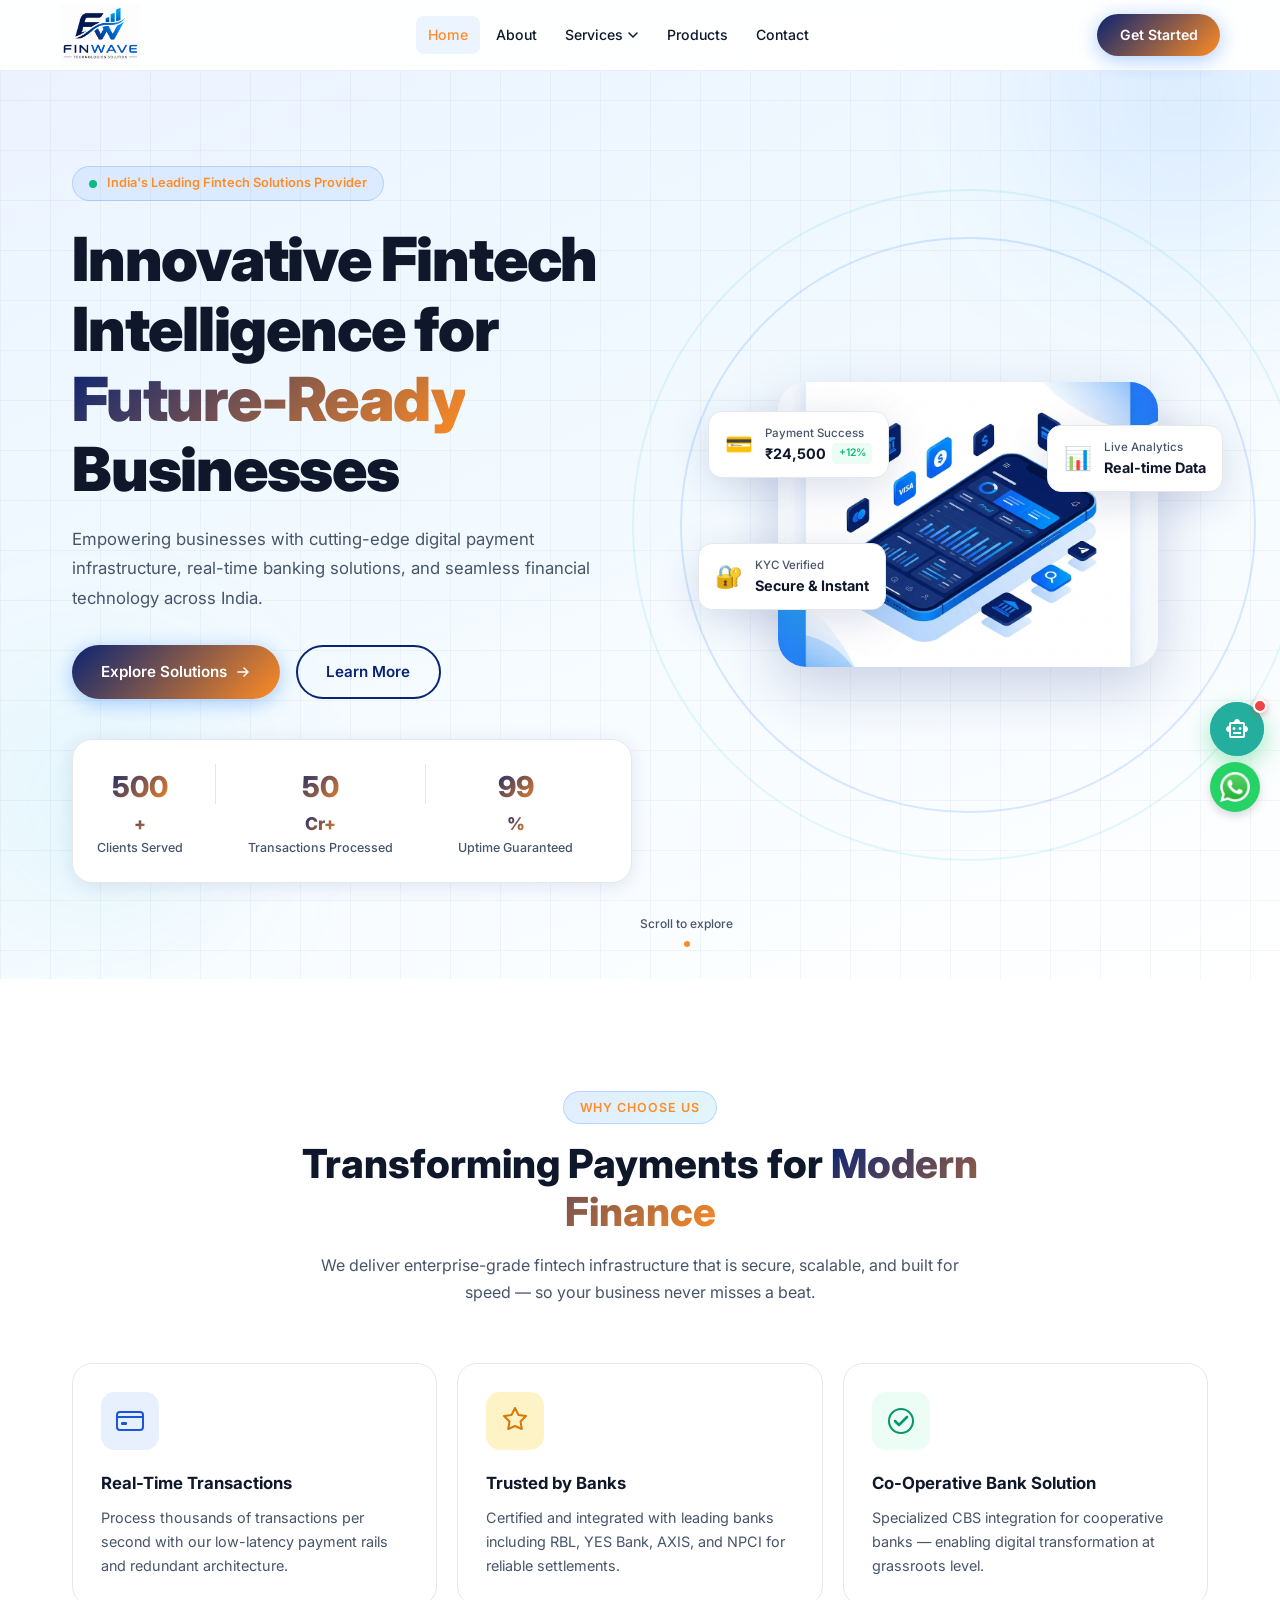
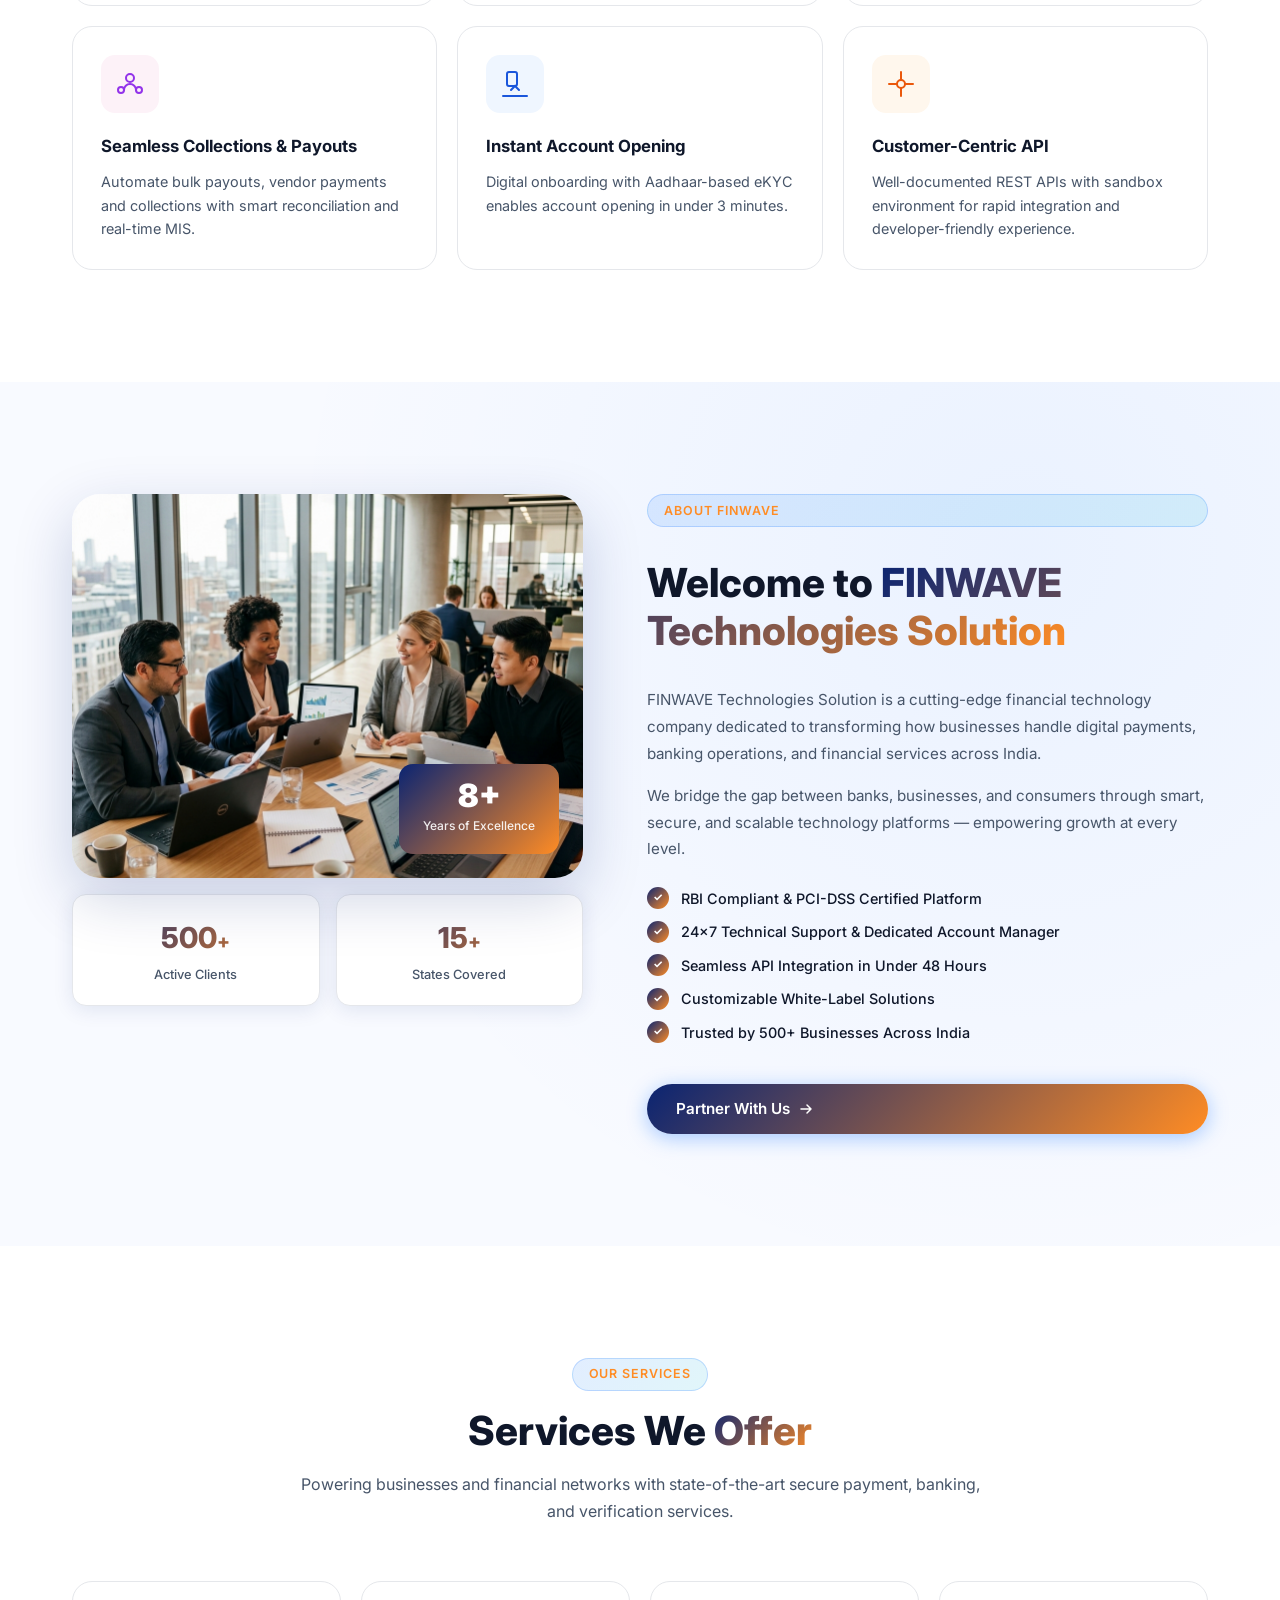
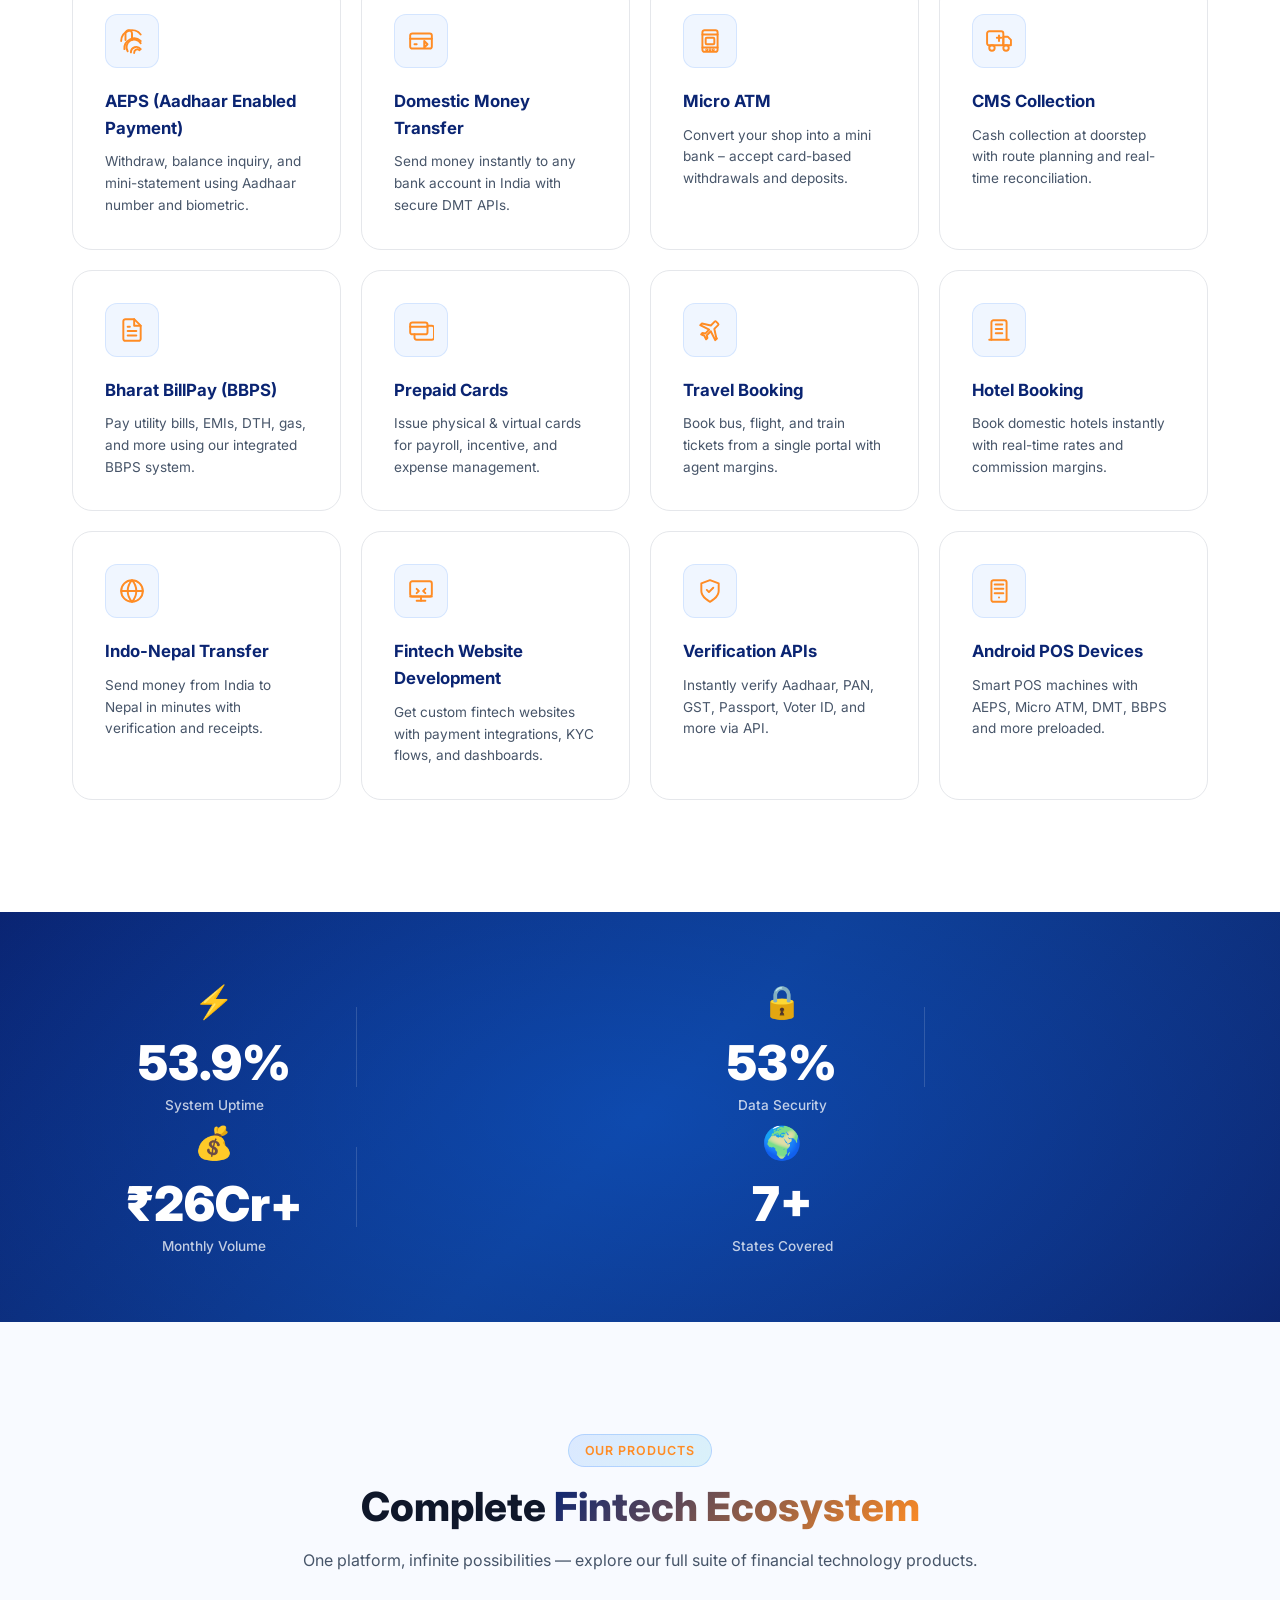
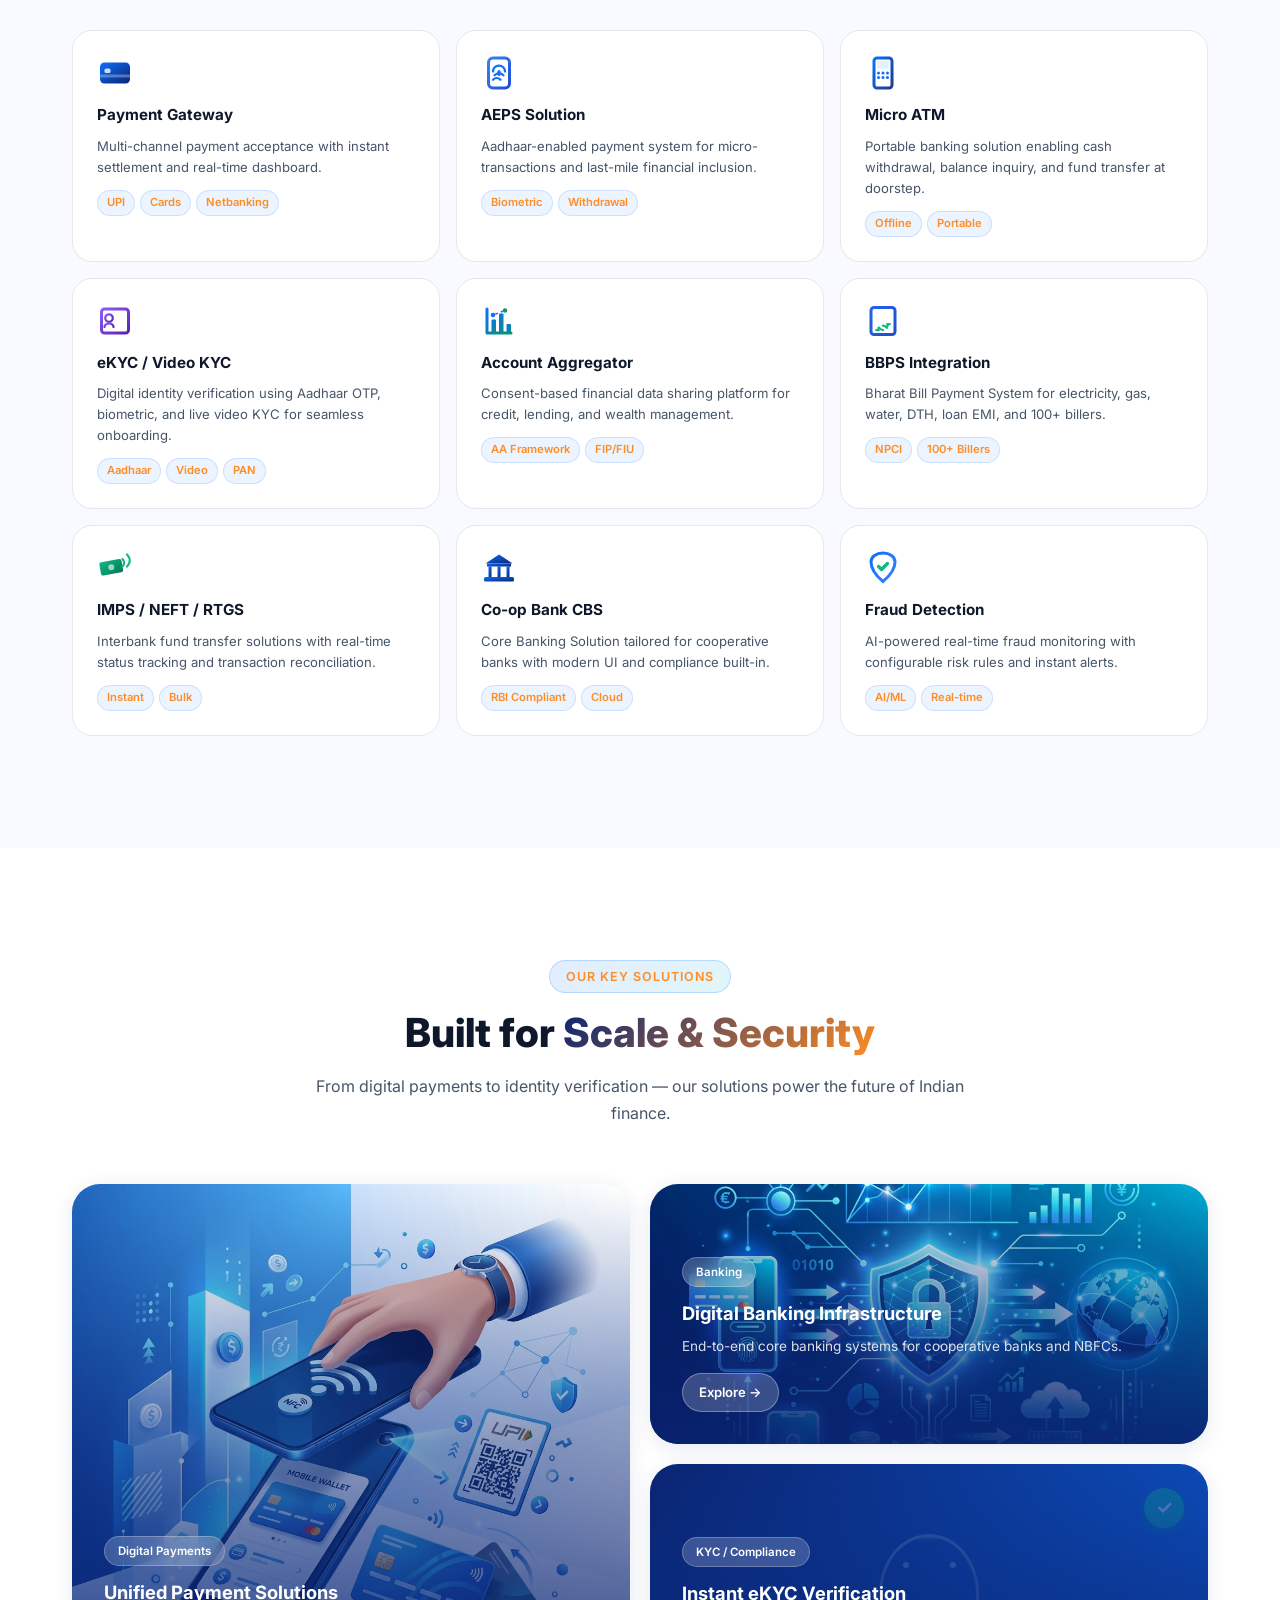
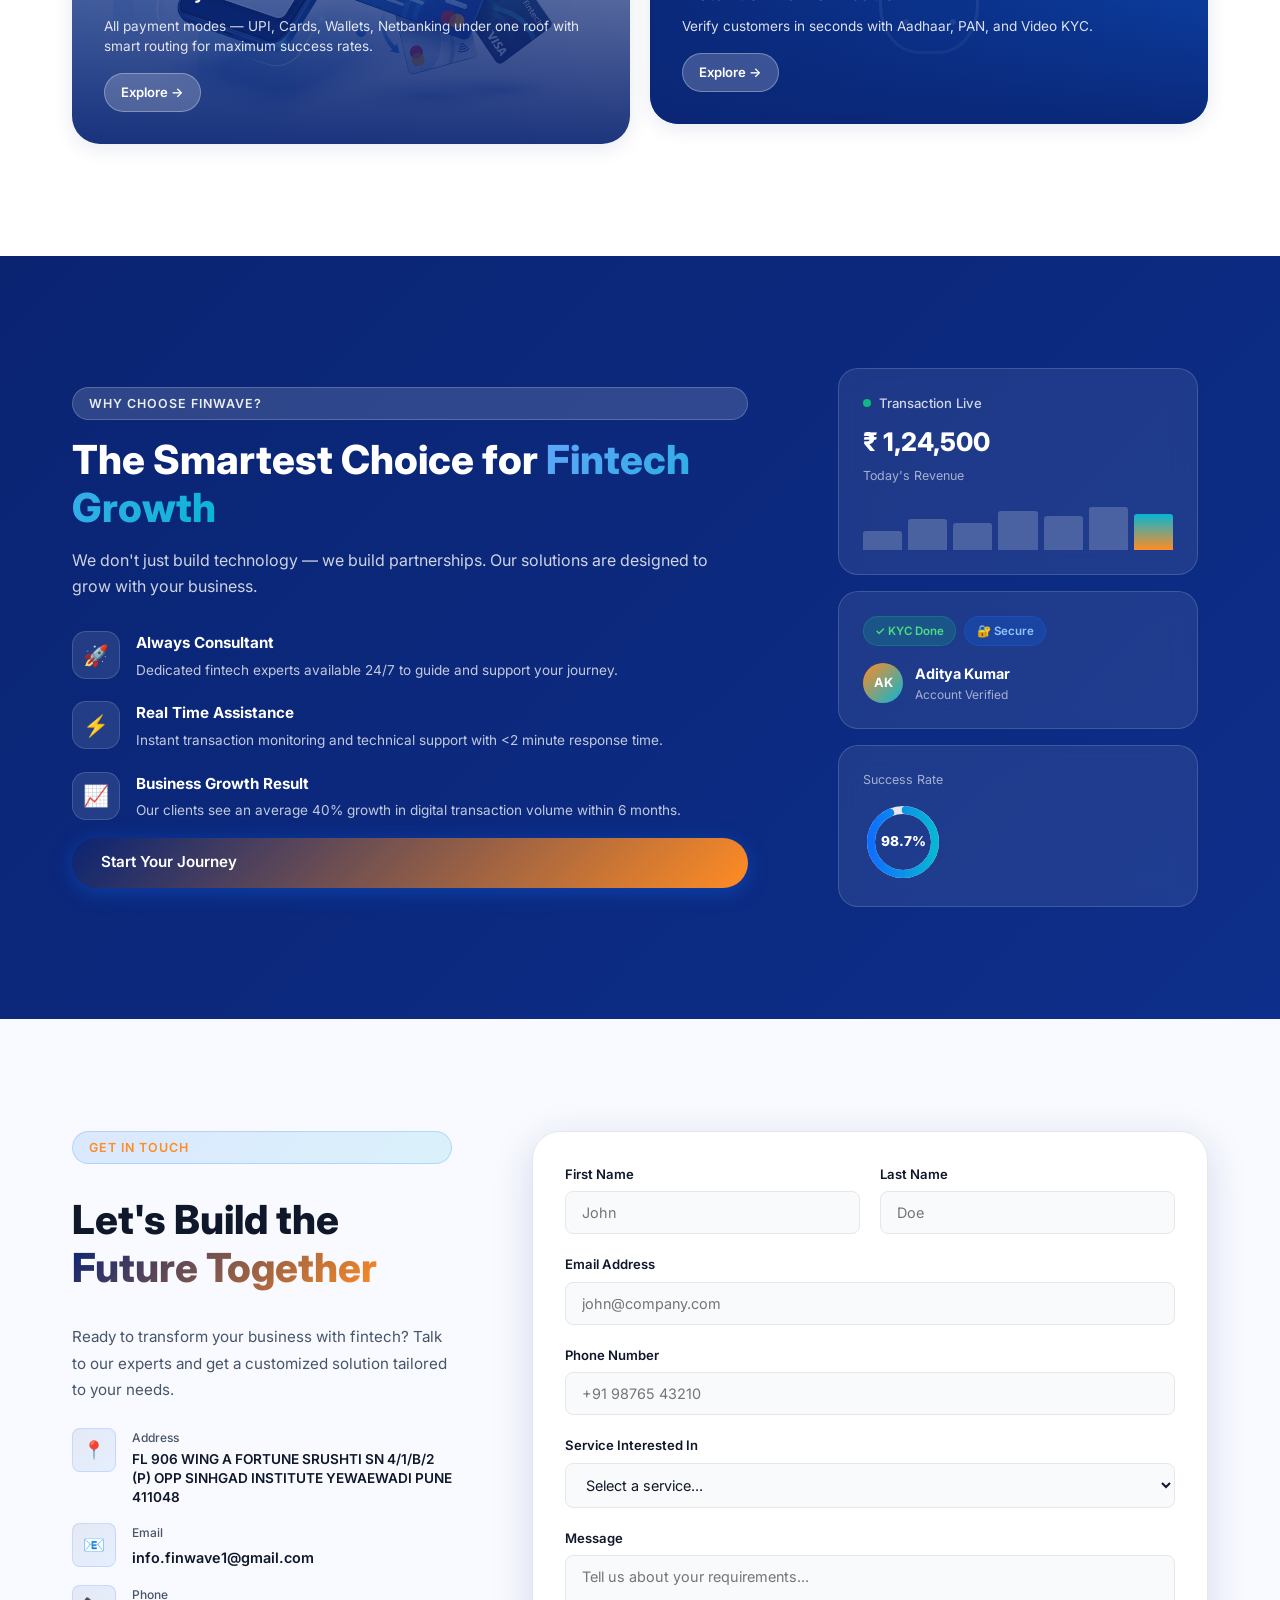
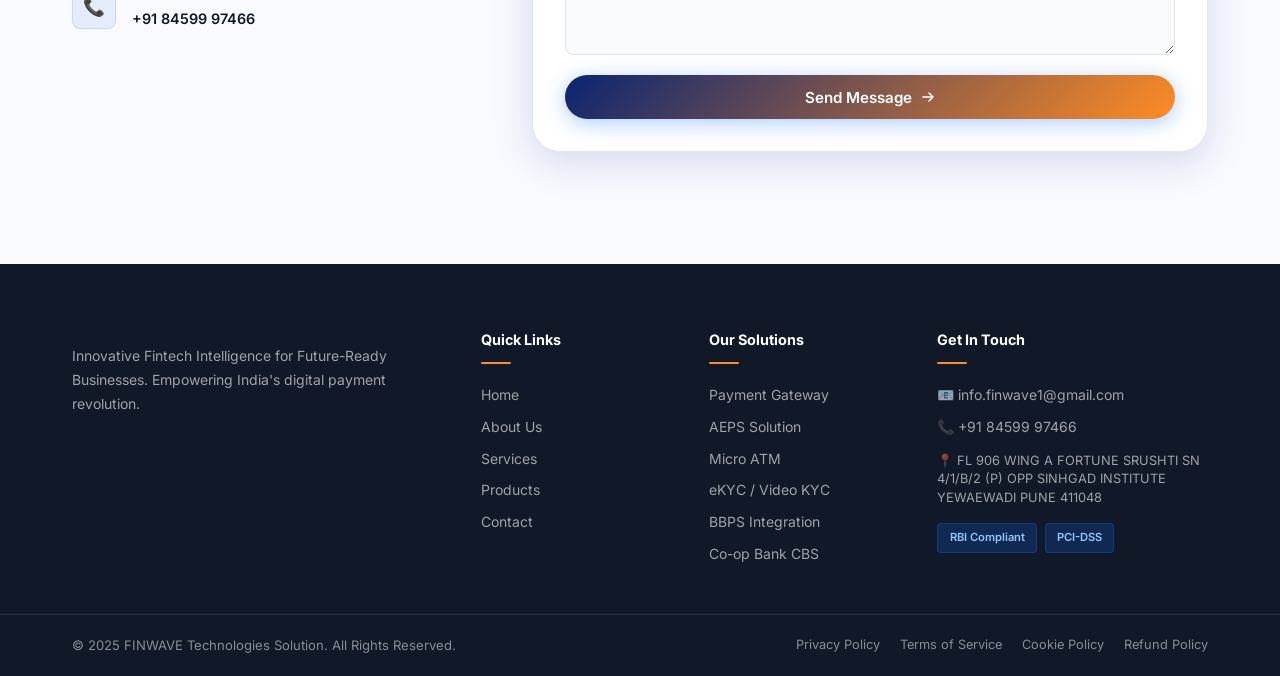
==== commit b090813d: "Chatbot improved" ====
--- a/index.html
+++ b/index.html
@@ -624,9 +624,11 @@
                 </linearGradient>
               </defs>
               <rect x="5" y="2" width="14" height="20" rx="3" stroke="url(#phoneGrad)" stroke-width="2" />
-              <path d="M12 7c-2.2 0-4 1.8-4 4m8 0c0-2.2-1.8-4-4-4" stroke="#0E6FFF" stroke-width="1.5" stroke-linecap="round" />
+              <path d="M12 7c-2.2 0-4 1.8-4 4m8 0c0-2.2-1.8-4-4-4" stroke="#0E6FFF" stroke-width="1.5"
+                stroke-linecap="round" />
               <path d="M12 10a1 1 0 0 1 1 1v2a1 1 0 0 1-2 0v-2a1 1 0 0 1 1-1z" fill="#0E6FFF" />
-              <path d="M9 13.5c1-1 2-1.5 3-1.5s2 .5 3 1.5m-7 3c1.5-1.5 3.5-1.5 5 0" stroke="#0E6FFF" stroke-width="1.5" stroke-linecap="round" />
+              <path d="M9 13.5c1-1 2-1.5 3-1.5s2 .5 3 1.5m-7 3c1.5-1.5 3.5-1.5 5 0" stroke="#0E6FFF" stroke-width="1.5"
+                stroke-linecap="round" />
             </svg>
           </div>
           <h3>AEPS Solution</h3>
@@ -668,7 +670,8 @@
               </defs>
               <rect x="3" y="4" width="18" height="16" rx="2" stroke="url(#idGrad)" stroke-width="2" />
               <circle cx="8" cy="10" r="2.5" stroke="url(#idGrad)" stroke-width="1.5" />
-              <path d="M5 16c0-1.5 1.5-2.5 3-2.5s3 1 3 2.5" stroke="url(#idGrad)" stroke-width="1.5" stroke-linecap="round" />
+              <path d="M5 16c0-1.5 1.5-2.5 3-2.5s3 1 3 2.5" stroke="url(#idGrad)" stroke-width="1.5"
+                stroke-linecap="round" />
               <line x1="14" y1="9" x2="19" y2="9" stroke="url(#idGrad)" stroke-width="1.5" stroke-linecap="round" />
               <line x1="14" y1="12" x2="18" y2="12" stroke="url(#idGrad)" stroke-width="1.5" stroke-linecap="round" />
               <line x1="14" y1="15" x2="17" y2="15" stroke="url(#idGrad)" stroke-width="1.5" stroke-linecap="round" />
@@ -712,7 +715,8 @@
               <rect x="4" y="3" width="16" height="18" rx="2" stroke="url(#bbpsGrad)" stroke-width="2" />
               <line x1="8" y1="8" x2="16" y2="8" stroke="url(#bbpsGrad)" stroke-width="1.5" stroke-linecap="round" />
               <line x1="8" y1="12" x2="13" y2="12" stroke="url(#bbpsGrad)" stroke-width="1.5" stroke-linecap="round" />
-              <path d="M12 18a3 3 0 0 1-2.6-1.5m5.2 0A3 3 0 0 0 12 15" stroke="#10B981" stroke-width="1.5" stroke-linecap="round" />
+              <path d="M12 18a3 3 0 0 1-2.6-1.5m5.2 0A3 3 0 0 0 12 15" stroke="#10B981" stroke-width="1.5"
+                stroke-linecap="round" />
               <path d="M15 15.5V14h1.5M9 16.5V18H7.5" stroke="#10B981" stroke-width="1.5" stroke-linecap="round" />
             </svg>
           </div>
@@ -729,9 +733,11 @@
                   <stop offset="100%" stop-color="#047857" />
                 </linearGradient>
               </defs>
-              <rect x="2" y="7" width="15" height="9" rx="1.5" fill="url(#moneyGrad)" transform="rotate(-10 9.5 11.5)" />
+              <rect x="2" y="7" width="15" height="9" rx="1.5" fill="url(#moneyGrad)"
+                transform="rotate(-10 9.5 11.5)" />
               <circle cx="9.5" cy="11.5" r="2" fill="#FFFFFF" opacity="0.6" />
-              <path d="M17 6c1.5 1.5 1.5 3.5 0 5m3-8c2.5 2.5 2.5 5.5 0 8" stroke="#10B981" stroke-width="1.5" stroke-linecap="round" />
+              <path d="M17 6c1.5 1.5 1.5 3.5 0 5m3-8c2.5 2.5 2.5 5.5 0 8" stroke="#10B981" stroke-width="1.5"
+                stroke-linecap="round" />
             </svg>
           </div>
           <h3>IMPS / NEFT / RTGS</h3>
@@ -768,8 +774,10 @@
                   <stop offset="100%" stop-color="#3B82F6" />
                 </linearGradient>
               </defs>
-              <path d="M12 2C7.5 2 4 4.5 4 8c0 5.5 5 10.5 8 13 3-2.5 8-7.5 8-13 0-3.5-3.5-6-8-6z" stroke="url(#shieldGrad)" stroke-width="2" fill="none" />
-              <path d="M9 11l2 2 4-4" stroke="#10B981" stroke-width="2.2" stroke-linecap="round" stroke-linejoin="round" />
+              <path d="M12 2C7.5 2 4 4.5 4 8c0 5.5 5 10.5 8 13 3-2.5 8-7.5 8-13 0-3.5-3.5-6-8-6z"
+                stroke="url(#shieldGrad)" stroke-width="2" fill="none" />
+              <path d="M9 11l2 2 4-4" stroke="#10B981" stroke-width="2.2" stroke-linecap="round"
+                stroke-linejoin="round" />
             </svg>
           </div>
           <h3>Fraud Detection</h3>
@@ -1175,26 +1183,28 @@
   </a>
 
   <div id="chatbot-btn">
-		<svg viewBox="0 -960 960 960" width="28" height="28" fill="currentColor">
-		  <path d="M160-360q-50 0-85-35t-35-85q0-50 35-85t85-35v-80q0-33 23.5-56.5T240-760h120q0-50 35-85t85-35q50 0 85 35t35 85h120q33 0 56.5 23.5T800-680v80q50 0 85 35t35 85q0 50-35 85t-85 35v160q0 33-23.5 56.5T720-120H240q-33 0-56.5-23.5T160-200v-160Zm242.5-97.5Q420-475 420-500t-17.5-42.5Q385-560 360-560t-42.5 17.5Q300-525 300-500t17.5 42.5Q335-440 360-440t42.5-17.5Zm240 0Q660-475 660-500t-17.5-42.5Q625-560 600-560t-42.5 17.5Q540-525 540-500t17.5 42.5Q575-440 600-440t42.5-17.5ZM320-280h320v-80H320v80Zm-80 80h480v-480H240v480Zm240-240Z"/>
-		</svg>
-	</div>
-
-    <div id="chatbot-container" class="hidden">
-        <div class="chat-header">
-            <span id="ask"><b>Ask About Us</b></span>
-            <button id="close-chat">✖</button>
-        </div>
-
-        <div id="chat-body">
-            <p class="message bot">Hello! How can we help you with FinWave’s services, support, or any other inquiries?</p>
-        </div>
-
-        <div class="chat-input">
-            <input type="text" id="user-input" placeholder="Type a message..." />
-            <button id="send-btn"><b>Send</b></button>
-        </div>
-    </div>
+    <svg viewBox="0 -960 960 960" width="28" height="28" fill="currentColor">
+      <path
+        d="M160-360q-50 0-85-35t-35-85q0-50 35-85t85-35v-80q0-33 23.5-56.5T240-760h120q0-50 35-85t85-35q50 0 85 35t35 85h120q33 0 56.5 23.5T800-680v80q50 0 85 35t35 85q0 50-35 85t-85 35v160q0 33-23.5 56.5T720-120H240q-33 0-56.5-23.5T160-200v-160Zm242.5-97.5Q420-475 420-500t-17.5-42.5Q385-560 360-560t-42.5 17.5Q300-525 300-500t17.5 42.5Q335-440 360-440t42.5-17.5Zm240 0Q660-475 660-500t-17.5-42.5Q625-560 600-560t-42.5 17.5Q540-525 540-500t17.5 42.5Q575-440 600-440t42.5-17.5ZM320-280h320v-80H320v80Zm-80 80h480v-480H240v480Zm240-240Z" />
+    </svg>
+    <span id="chatbot-red-dot"></span>
+  </div>
+
+  <div id="chatbot-container" class="hidden">
+    <div class="chat-header">
+      <span id="ask"><b>Ask About Us</b></span>
+      <button id="close-chat">✖</button>
+    </div>
+
+    <div id="chat-body">
+      <p class="message bot">Hello! How can we help you with FinWave’s services, support, or any other inquiries?</p>
+    </div>
+
+    <div class="chat-input">
+      <input type="text" id="user-input" placeholder="Type a message..." />
+      <button id="send-btn"><b>Send</b></button>
+    </div>
+  </div>
 
   <script src="script.js"></script>
 </body>
--- a/style.css
+++ b/style.css
@@ -4285,7 +4285,7 @@
       0 0 0 6px rgba(255, 136, 0, 0.08),
       0 15px 35px rgba(255, 106, 0, 0.35);
   transition: all 0.35s ease;
-  overflow: hidden;
+  /* overflow: hidden removed so notification dot is not clipped */
 }
 
 #chatbot-btn::before {
@@ -4662,4 +4662,35 @@
   }
 }
 
-
+/* ── Chatbot Red Notification Dot ── */
+#chatbot-red-dot {
+  position: absolute;
+  top: -3px;
+  right: -3px;
+  width: 14px;
+  height: 14px;
+  background: #ef4444;
+  border-radius: 50%;
+  border: 2.5px solid #ffffff;
+  box-shadow:
+    0 0 0 0 rgba(239, 68, 68, 0.5),
+    0 2px 6px rgba(239, 68, 68, 0.45);
+  animation: redDotPulse 2s ease-in-out infinite;
+  z-index: 10001;
+  pointer-events: none;
+  transition: opacity 0.3s ease, transform 0.3s cubic-bezier(0.34, 1.56, 0.64, 1);
+  transform-origin: center center;
+}
+
+#chatbot-red-dot.dot-hidden {
+  opacity: 0;
+  transform: scale(0);
+  pointer-events: none;
+  animation: none;
+}
+
+@keyframes redDotPulse {
+  0%   { box-shadow: 0 0 0 0 rgba(239, 68, 68, 0.6), 0 2px 6px rgba(239, 68, 68, 0.45); }
+  50%  { box-shadow: 0 0 0 6px rgba(239, 68, 68, 0), 0 2px 6px rgba(239, 68, 68, 0.3); }
+  100% { box-shadow: 0 0 0 0 rgba(239, 68, 68, 0), 0 2px 6px rgba(239, 68, 68, 0.45); }
+}
